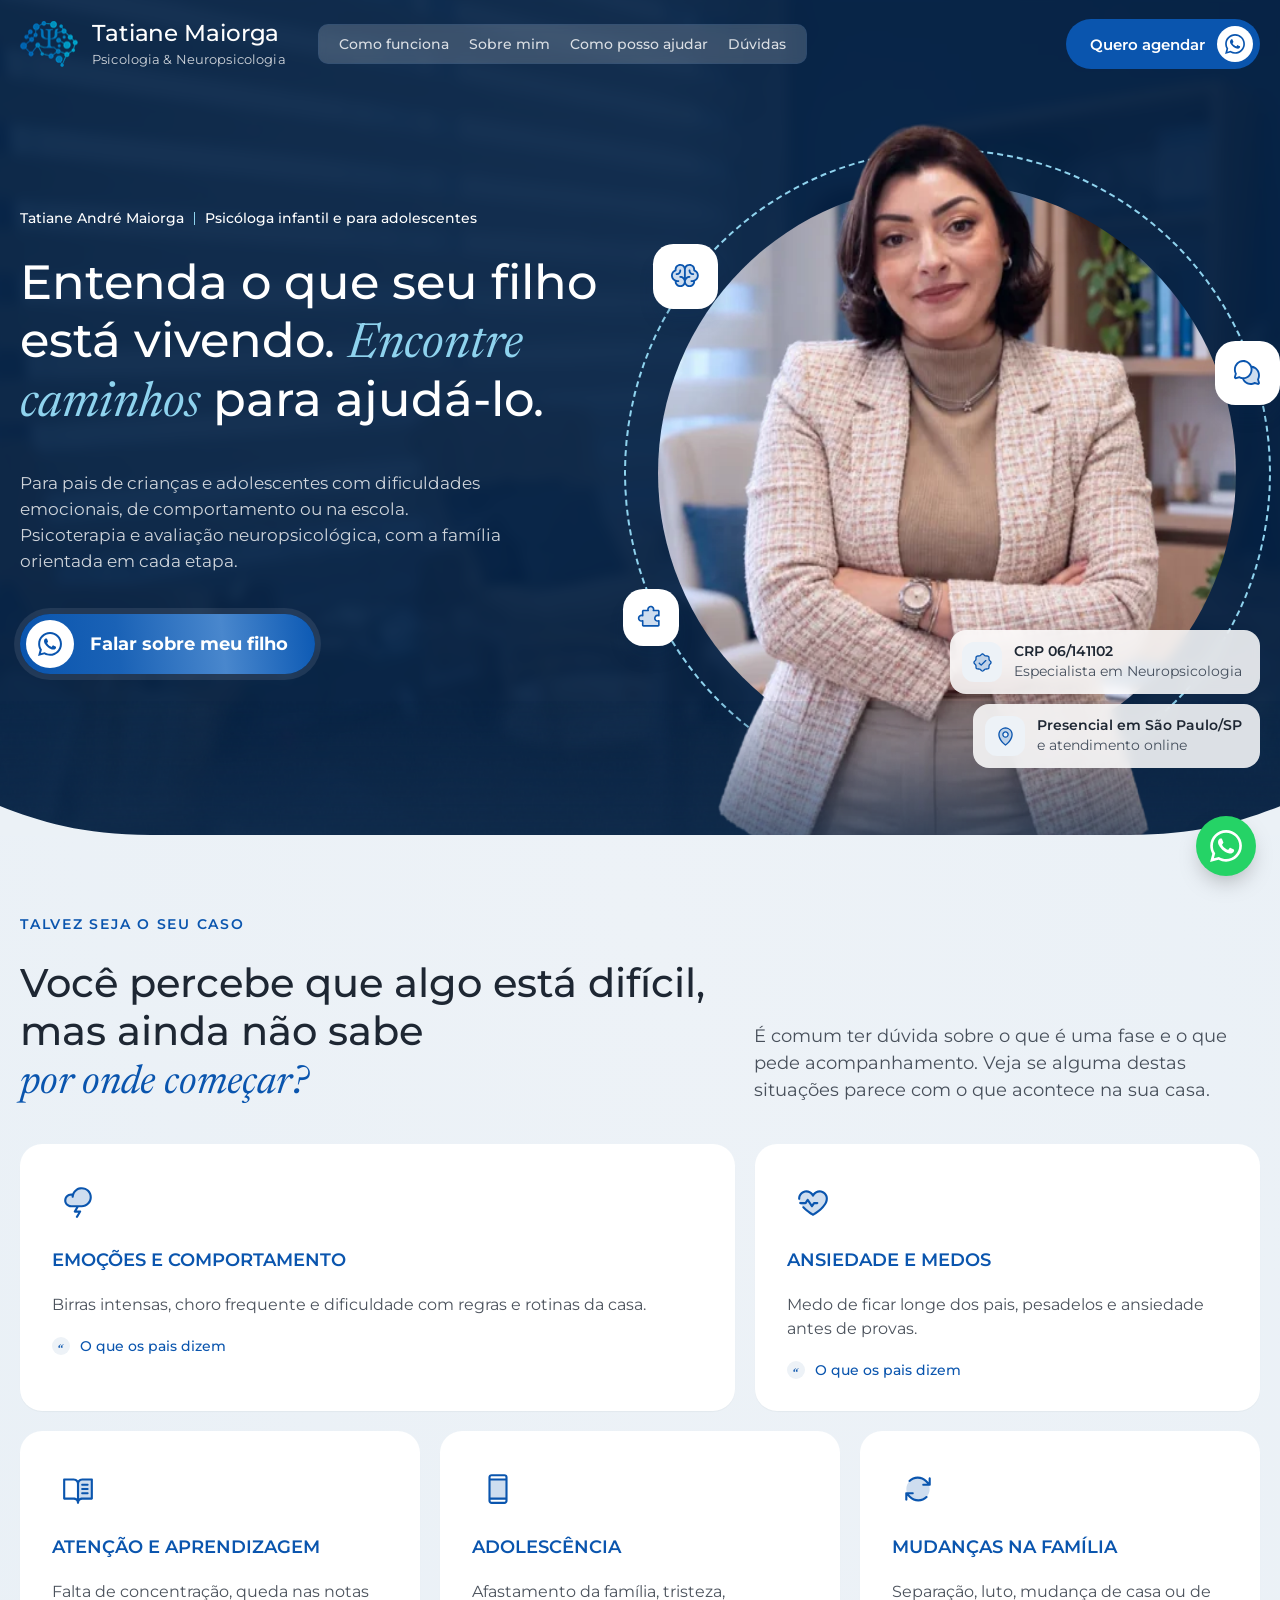
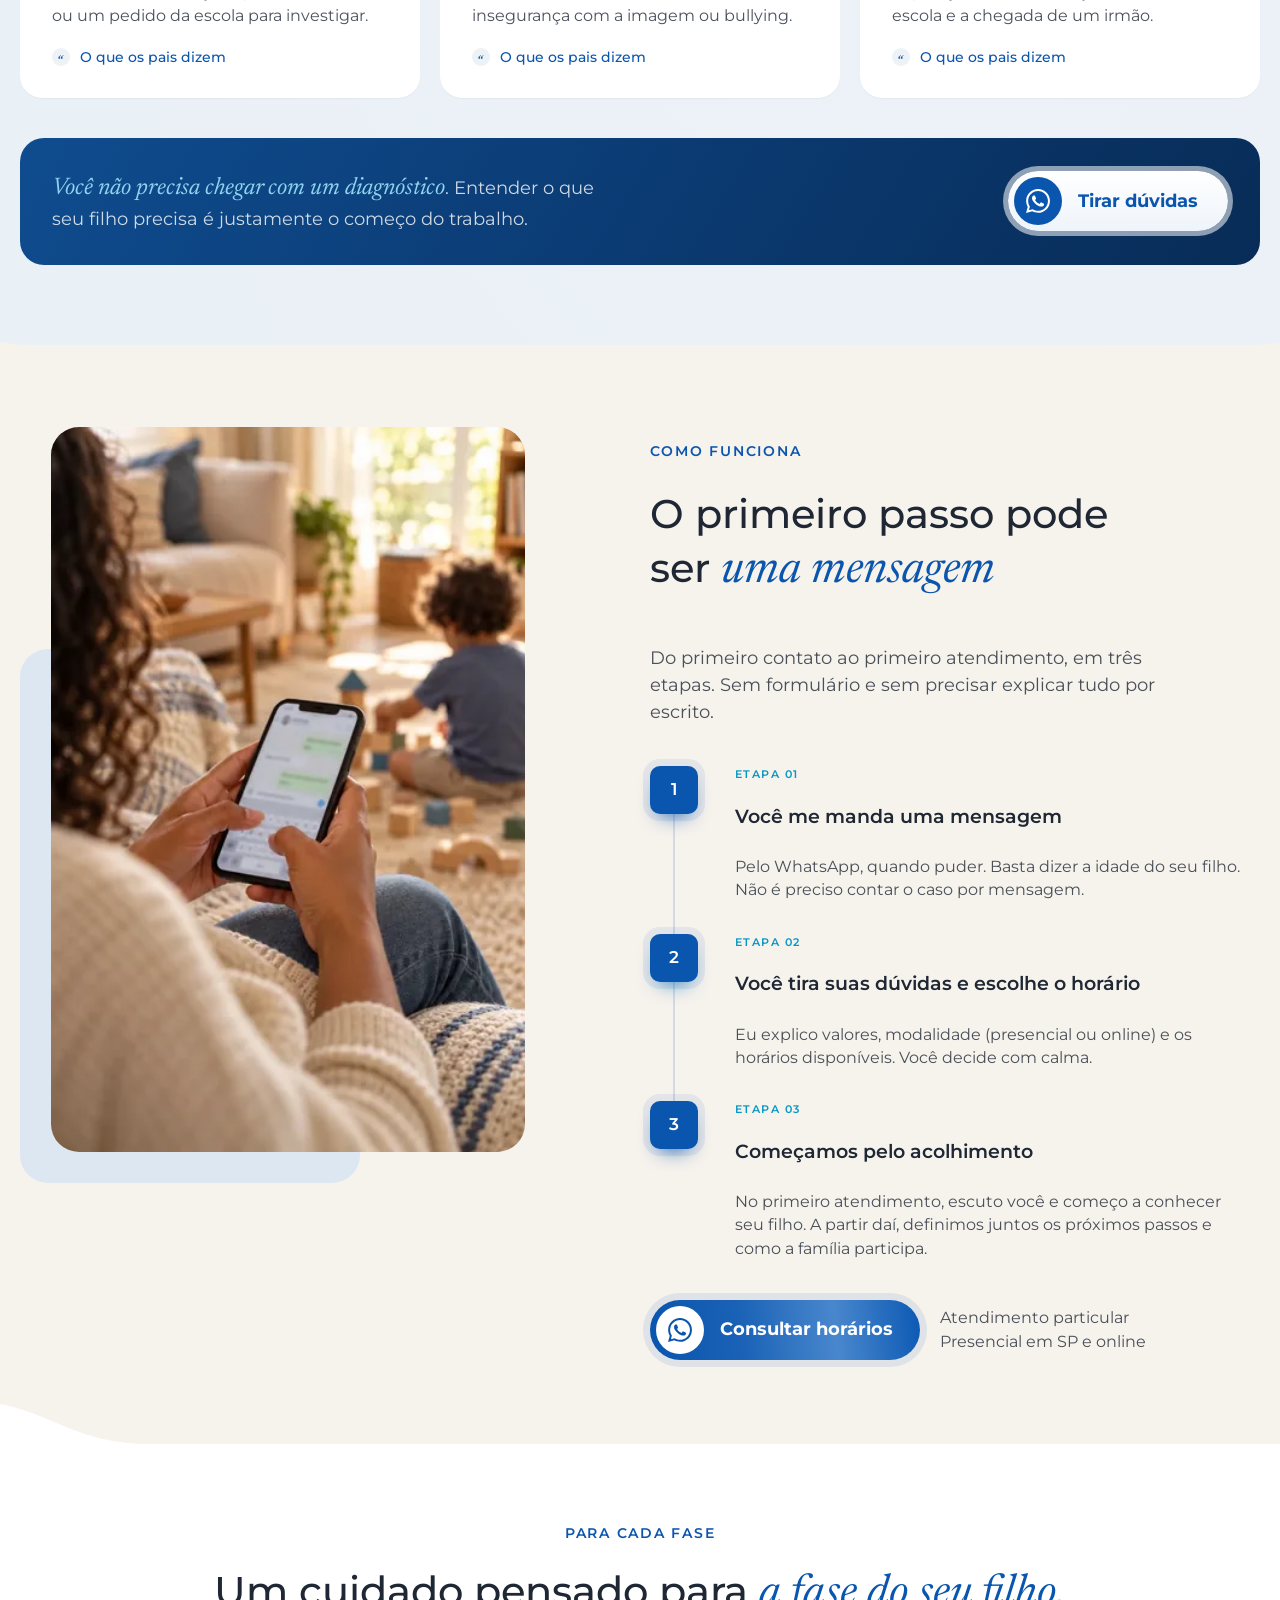
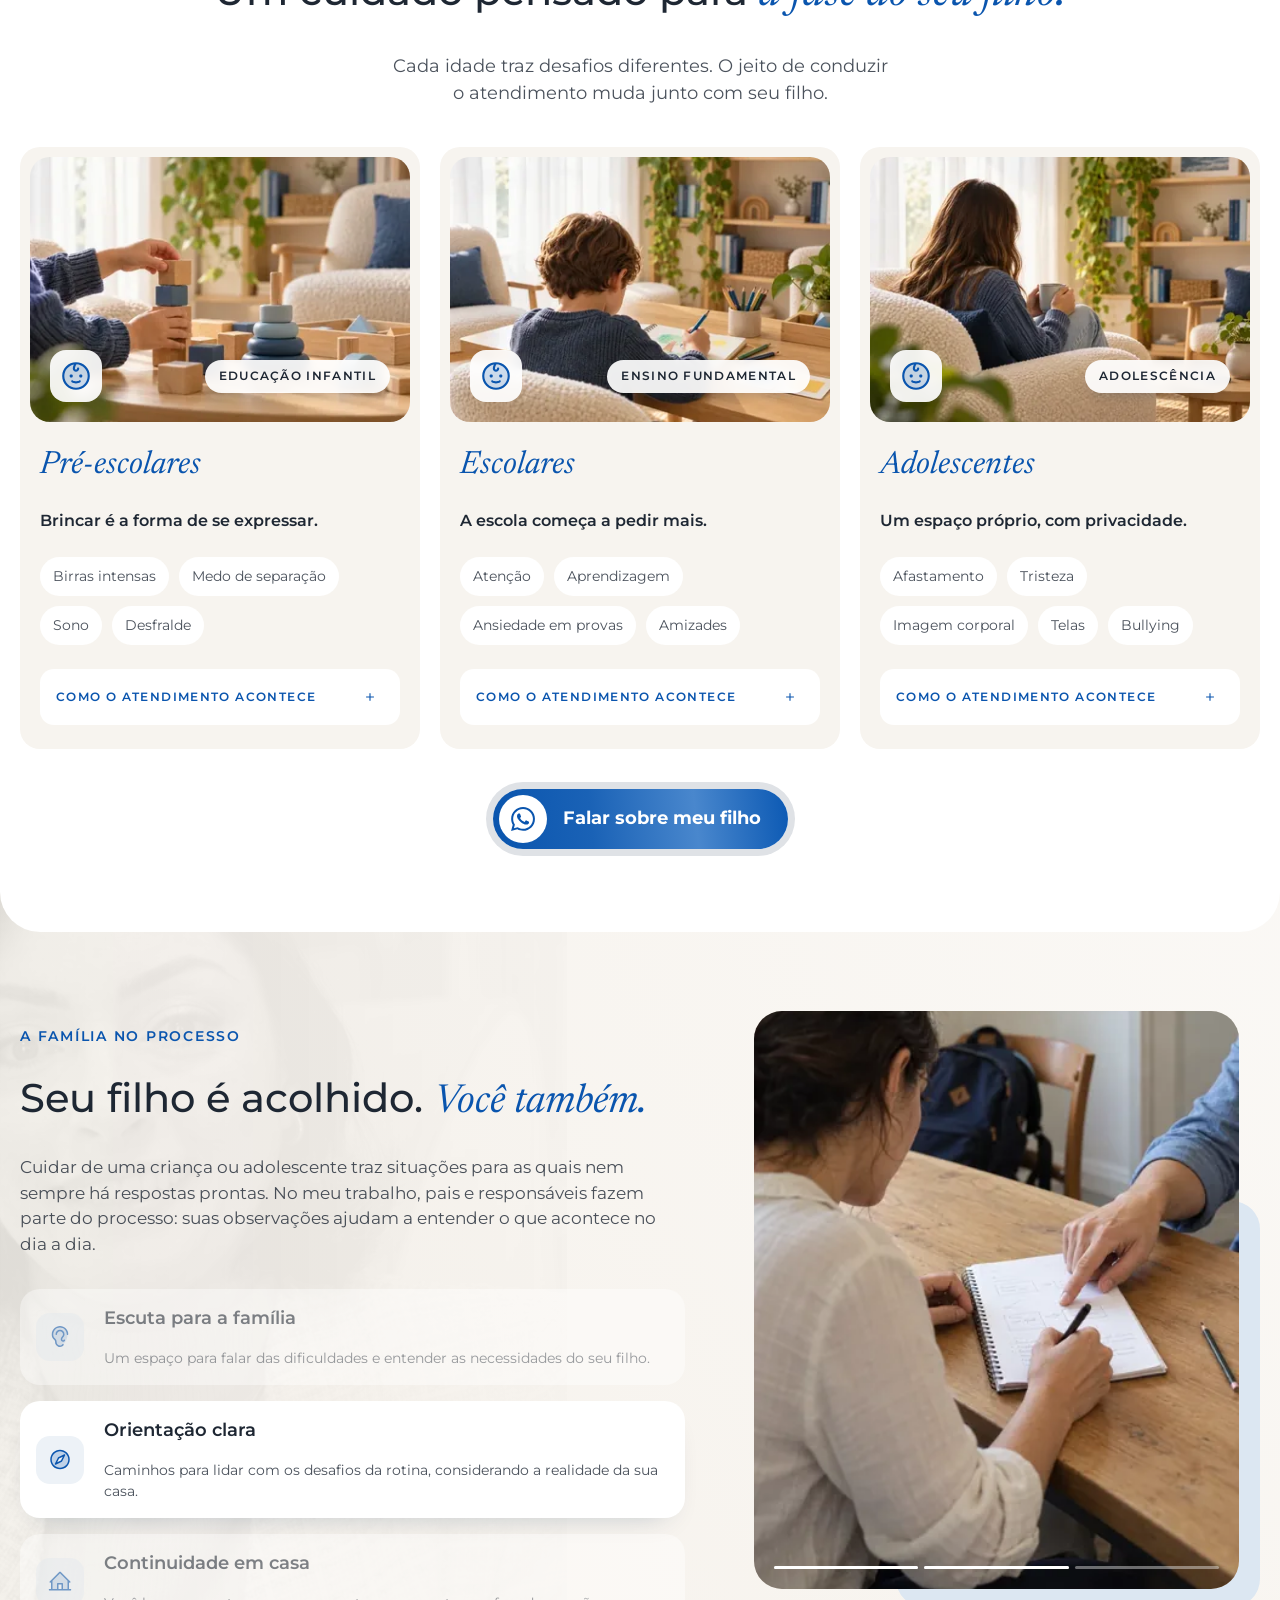
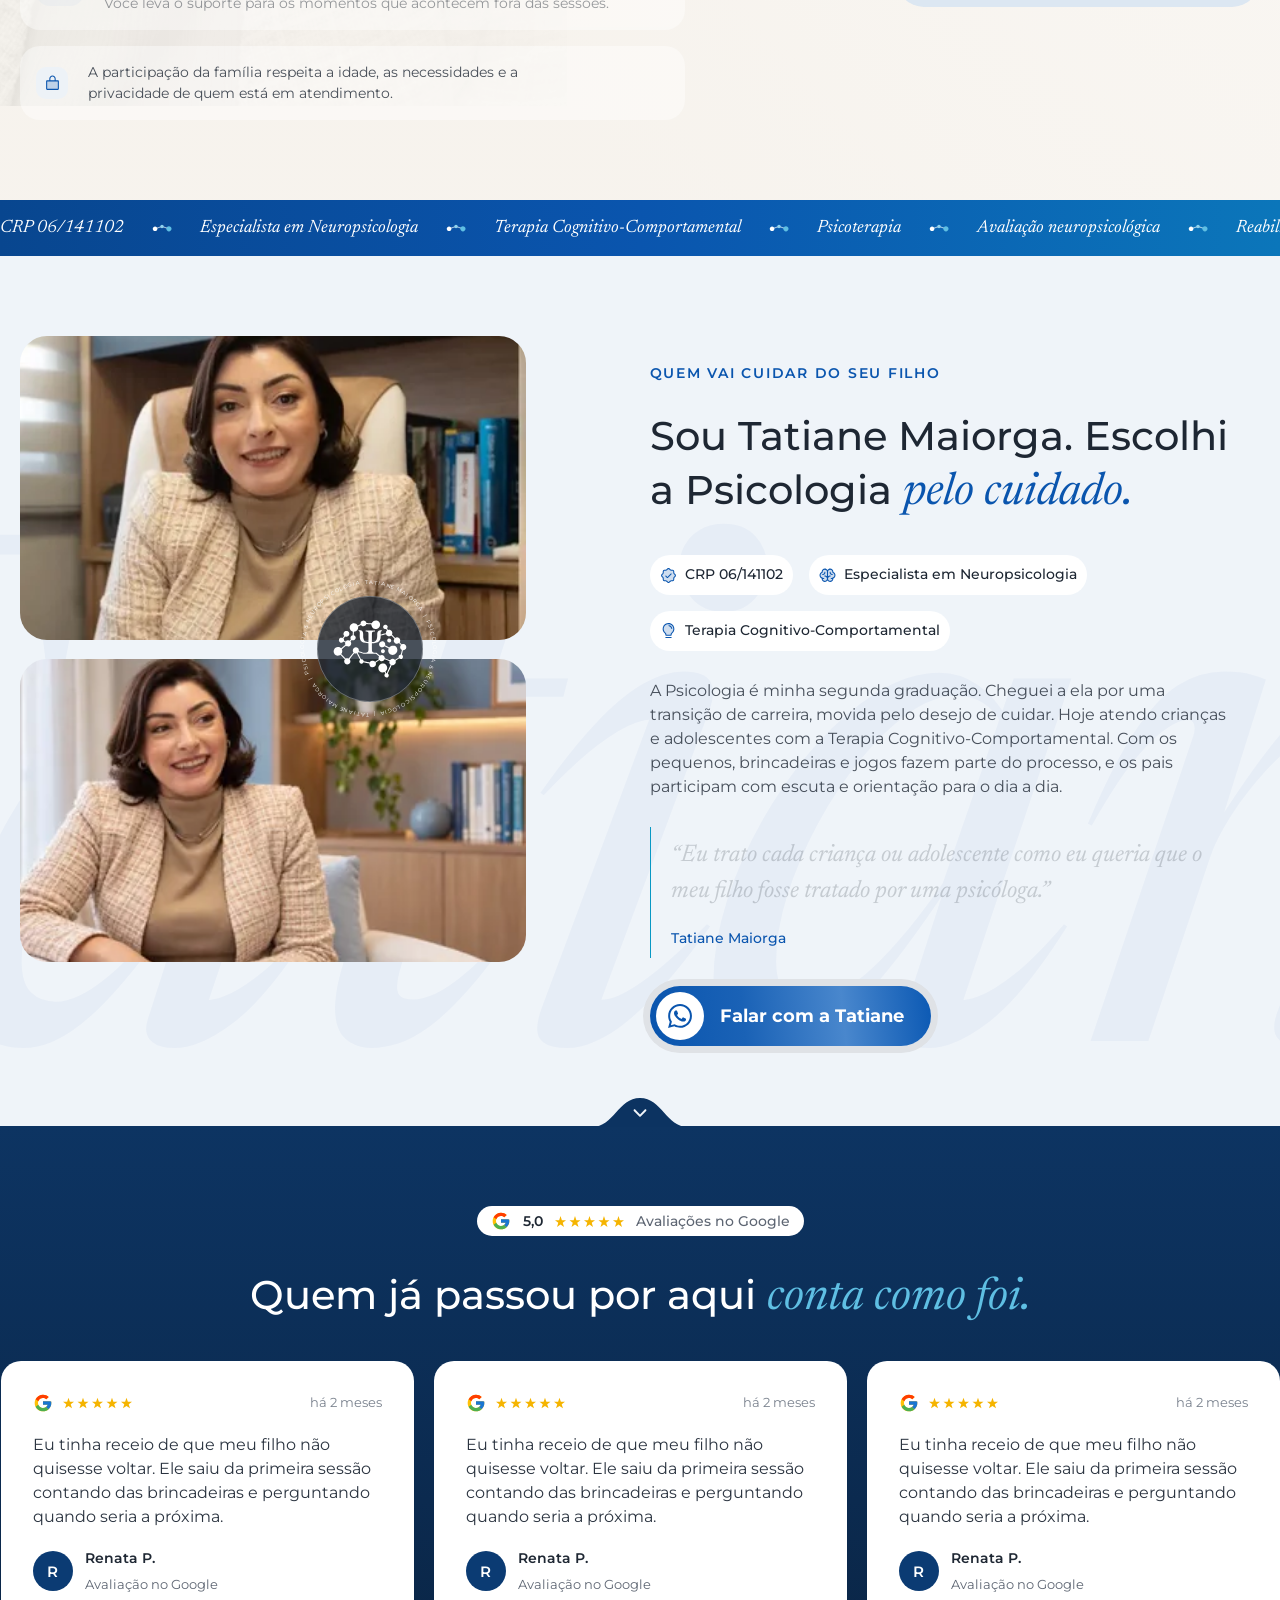
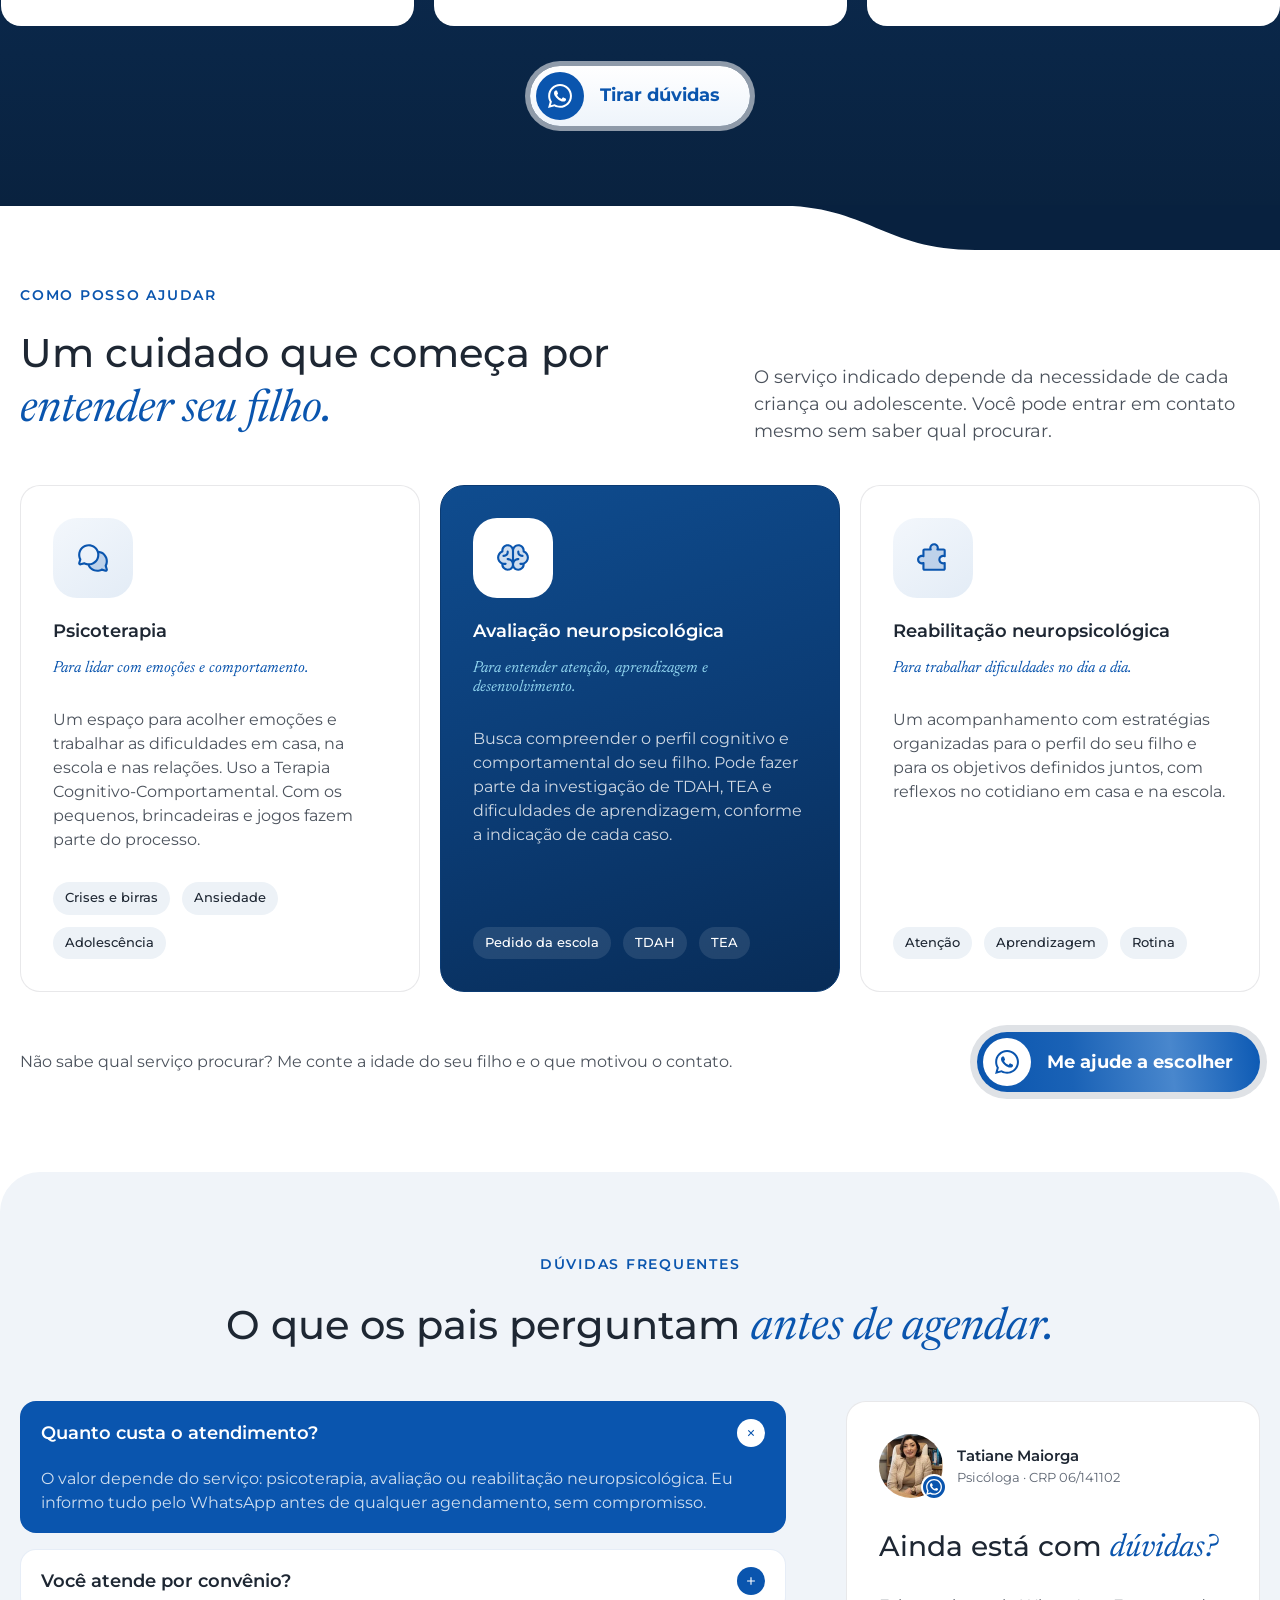
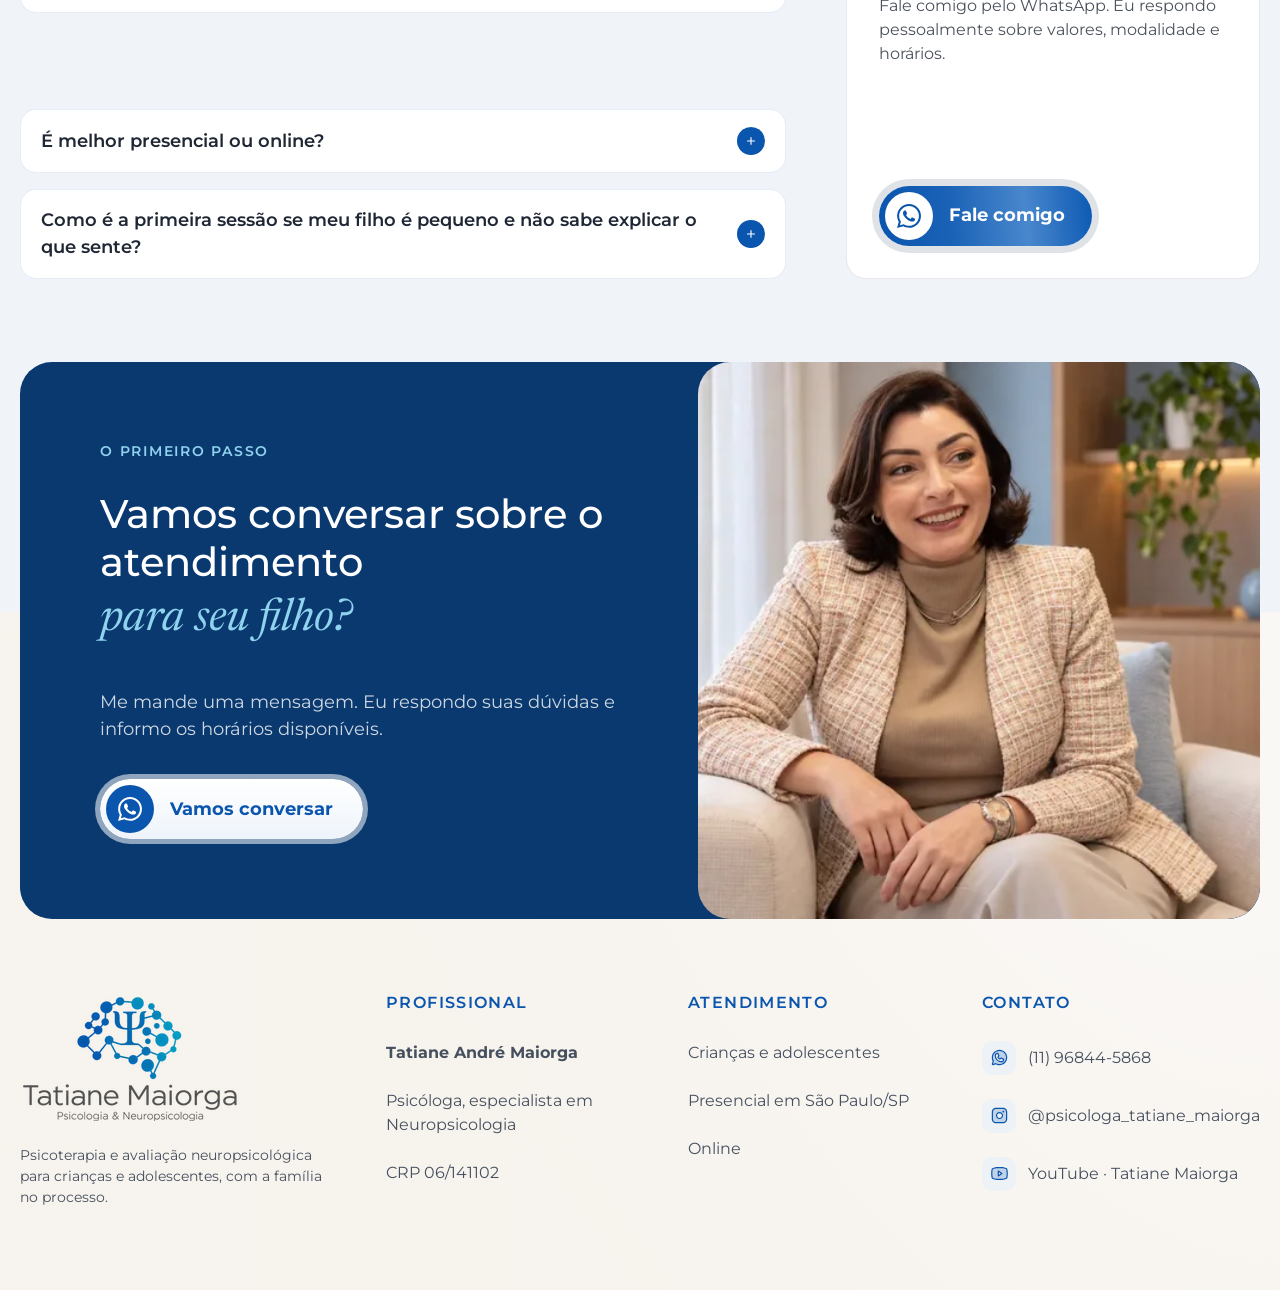
==== index-dark.html @ a5fa5084 "Mensagem predefinida do WhatsApp em cada botão, de acordo com o contexto Cada um dos 12 links abre a" ====
<!doctype html>
<html lang="pt-BR" class="escuro">
<!-- Versão escura: cópia do index.html com a classe "escuro" e noindex (só o hero muda, via style.css).
     Ao editar o conteúdo, aplique no index.html e gere de novo esta cópia. -->
<head>
  <meta charset="utf-8">
  <meta name="viewport" content="width=device-width, initial-scale=1">
  <title>Tatiane Maiorga — Psicologia Infantil e Neuropsicologia</title>
  <meta name="description" content="Psicoterapia e avaliação neuropsicológica para crianças e adolescentes, com a família orientada em cada etapa. Presencial em São Paulo/SP e online.">
  <meta name="robots" content="noindex, follow">
  <link rel="canonical" href="https://tatianemaiorga.vercel.app/">
  <link rel="icon" href="favicon.svg" type="image/svg+xml">
  <link rel="icon" href="favicon.ico" sizes="32x32">
  <link rel="apple-touch-icon" href="apple-touch-icon.png">

  <!-- Open Graph: prévia ao compartilhar o link (WhatsApp, Instagram, Facebook, LinkedIn, X).
       Ao trocar de domínio, substitua "tatianemaiorga.vercel.app" nas 3 URLs abaixo e no canonical. -->
  <meta property="og:type" content="website">
  <meta property="og:locale" content="pt_BR">
  <meta property="og:site_name" content="Tatiane Maiorga — Psicologia &amp; Neuropsicologia">
  <meta property="og:title" content="Tatiane Maiorga — Psicologia Infantil e Neuropsicologia">
  <meta property="og:description" content="Psicoterapia e avaliação neuropsicológica para crianças e adolescentes, com a família orientada em cada etapa. Presencial em São Paulo/SP e online.">
  <meta property="og:url" content="https://tatianemaiorga.vercel.app/">
  <meta property="og:image" content="https://tatianemaiorga.vercel.app/assets/og-imagem.jpg">
  <meta property="og:image:type" content="image/jpeg">
  <meta property="og:image:width" content="1200">
  <meta property="og:image:height" content="630">
  <meta property="og:image:alt" content="Tatiane Maiorga, psicóloga infantil, no consultório, ao lado da frase: Entenda o que seu filho está vivendo. Encontre caminhos para ajudá-lo.">
  <meta name="twitter:card" content="summary_large_image">
  <link rel="preload" href="assets/fonts/montserrat-latin.woff2" as="font" type="font/woff2" crossorigin>
  <link rel="preload" href="assets/fonts/newsreader-italic-latin.woff2" as="font" type="font/woff2" crossorigin>
  <link rel="stylesheet" href="style.css">
  <!-- Dados estruturados (schema.org) para buscadores -->
  <script type="application/ld+json">
  {
    "@context": "https://schema.org",
    "@graph": [
      {
        "@type": "WebSite",
        "@id": "https://tatianemaiorga.vercel.app/#site",
        "url": "https://tatianemaiorga.vercel.app/",
        "name": "Tatiane Maiorga — Psicologia & Neuropsicologia",
        "inLanguage": "pt-BR",
        "publisher": {
          "@id": "https://tatianemaiorga.vercel.app/#consultorio"
        }
      },
      {
        "@type": "MedicalBusiness",
        "@id": "https://tatianemaiorga.vercel.app/#consultorio",
        "name": "Tatiane Maiorga Psicologia e Neuropsicologia",
        "legalName": "Tatiane Maiorga Psicologia e Neuropsicologia Ltda - ME",
        "taxID": "53.846.377/0001-22",
        "description": "Psicoterapia e avaliação neuropsicológica para crianças e adolescentes, com a família orientada em cada etapa. Presencial em São Paulo/SP e online.",
        "url": "https://tatianemaiorga.vercel.app/",
        "image": "https://tatianemaiorga.vercel.app/assets/og-imagem.jpg",
        "logo": "https://tatianemaiorga.vercel.app/assets/logotipo.webp",
        "telephone": "+55 11 96844-5868",
        "address": {
          "@type": "PostalAddress",
          "streetAddress": "Rua Padre Chico, 221 - Conjunto 206 - Perdizes",
          "addressLocality": "São Paulo",
          "addressRegion": "SP",
          "postalCode": "05008-010",
          "addressCountry": "BR"
        },
        "areaServed": [
          {
            "@type": "City",
            "name": "São Paulo"
          },
          {
            "@type": "Country",
            "name": "Brasil"
          }
        ],
        "sameAs": [
          "https://www.instagram.com/psicologa_tatiane_maiorga/"
        ],
        "founder": {
          "@id": "https://tatianemaiorga.vercel.app/#tatiane"
        },
        "hasOfferCatalog": {
          "@type": "OfferCatalog",
          "name": "Serviços",
          "itemListElement": [
            {
              "@type": "Offer",
              "itemOffered": {
                "@type": "Service",
                "name": "Psicoterapia infantil e para adolescentes",
                "description": "Terapia Cognitivo-Comportamental para lidar com emoções e comportamento; com os pequenos, brincadeiras e jogos fazem parte do processo."
              }
            },
            {
              "@type": "Offer",
              "itemOffered": {
                "@type": "Service",
                "name": "Avaliação neuropsicológica",
                "description": "Para entender atenção, aprendizagem e desenvolvimento; pode fazer parte da investigação de TDAH, TEA e dificuldades de aprendizagem."
              }
            },
            {
              "@type": "Offer",
              "itemOffered": {
                "@type": "Service",
                "name": "Reabilitação neuropsicológica",
                "description": "Acompanhamento com estratégias organizadas para o perfil da criança, com reflexos em casa e na escola."
              }
            }
          ]
        }
      },
      {
        "@type": "Person",
        "@id": "https://tatianemaiorga.vercel.app/#tatiane",
        "name": "Tatiane André Maiorga",
        "jobTitle": "Psicóloga infantil e para adolescentes, especialista em Neuropsicologia",
        "image": "https://tatianemaiorga.vercel.app/assets/sobre-foto-1.webp",
        "worksFor": {
          "@id": "https://tatianemaiorga.vercel.app/#consultorio"
        },
        "knowsAbout": [
          "Psicologia infantil",
          "Psicologia do adolescente",
          "Neuropsicologia",
          "Avaliação neuropsicológica",
          "Reabilitação neuropsicológica",
          "Terapia Cognitivo-Comportamental"
        ],
        "hasCredential": {
          "@type": "EducationalOccupationalCredential",
          "name": "CRP 06/141102",
          "credentialCategory": "Registro profissional",
          "recognizedBy": {
            "@type": "Organization",
            "name": "Conselho Regional de Psicologia de São Paulo (CRP-06)"
          }
        },
        "sameAs": [
          "https://www.instagram.com/psicologa_tatiane_maiorga/"
        ]
      },
      {
        "@type": "FAQPage",
        "@id": "https://tatianemaiorga.vercel.app/#duvidas",
        "mainEntity": [
          {
            "@type": "Question",
            "name": "Quanto custa o atendimento?",
            "acceptedAnswer": {
              "@type": "Answer",
              "text": "O valor depende do serviço: psicoterapia, avaliação ou reabilitação neuropsicológica. Eu informo tudo pelo WhatsApp antes de qualquer agendamento, sem compromisso."
            }
          },
          {
            "@type": "Question",
            "name": "Você atende por convênio?",
            "acceptedAnswer": {
              "@type": "Answer",
              "text": "Não. O atendimento é particular. Valores e formas de pagamento são informados pelo WhatsApp."
            }
          },
          {
            "@type": "Question",
            "name": "Quanto tempo dura o acompanhamento?",
            "acceptedAnswer": {
              "@type": "Answer",
              "text": "Depende da necessidade do seu filho e dos objetivos definidos juntos. Os próximos passos são conversados com você ao longo do processo."
            }
          },
          {
            "@type": "Question",
            "name": "É melhor presencial ou online?",
            "acceptedAnswer": {
              "@type": "Answer",
              "text": "Atendo presencialmente em São Paulo/SP e também online. A modalidade mais adequada depende do serviço e das necessidades do seu filho, e conversamos sobre isso antes de começar."
            }
          },
          {
            "@type": "Question",
            "name": "Como é a primeira sessão se meu filho é pequeno e não sabe explicar o que sente?",
            "acceptedAnswer": {
              "@type": "Answer",
              "text": "Ele não precisa explicar. Com crianças pequenas, o processo é lúdico: brincadeiras e jogos ajudam a criança a se expressar do jeito dela. Você também é ouvido, para que eu entenda o que acontece em casa e na escola."
            }
          }
        ]
      }
    ]
  }
  </script>
  <!-- liga as entradas ao rolar já no carregamento (evita o conteúdo aparecer e sumir) -->
  <script>if (matchMedia('(prefers-reduced-motion: no-preference)').matches) document.documentElement.classList.add('revela');</script>
</head>
<body>

  <!-- Header + Hero -->
  <div class="topo">
    <header class="cabecalho container">
      <a class="logo" href="#" aria-label="Tatiane Maiorga — início">
        <img class="logo-simbolo" src="assets/logo-simbolo-58.webp" srcset="assets/logo-simbolo-58.webp 1x, assets/logo-simbolo.webp 2x" alt="" width="58" height="45">
        <span class="logo-texto">
          <span class="logo-nome">Tatiane Maiorga</span>
          <span class="logo-sub">Psicologia &amp; Neuropsicologia</span>
        </span>
      </a>

      <button class="menu-toggle" type="button" aria-label="Abrir menu" aria-expanded="false" aria-controls="nav">
        <span></span><span></span><span></span>
      </button>

      <nav class="nav" id="nav" aria-label="Principal">
        <ul class="menu">
          <li><a href="#como-funciona">Como funciona</a></li>
          <li><a href="#sobre-mim">Sobre mim</a></li>
          <li><a href="#como-posso-ajudar">Como posso ajudar</a></li>
          <li><a href="#duvidas">Dúvidas</a></li>
        </ul>
        <a class="btn-agendar" data-tm-shine style="--tm-atraso: 1s" href="https://wa.me/5511968445868?text=Ol%C3%A1%2C%20Tatiane%21%20Vim%20pelo%20seu%20site%20e%20gostaria%20de%20agendar%20um%20atendimento%20para%20meu%20filho." target="_blank" rel="noopener">
          <span>Quero agendar</span>
          <span class="btn-agendar__icone"><img src="assets/whatsapp.svg" alt=""></span>
        </a>
      </nav>
    </header>

    <section class="hero container">
      <div class="hero-conteudo">
        <p class="hero-eyebrow">
          <span class="so-desktop">Tatiane André Maiorga</span>
          <span class="hero-eyebrow__sep so-desktop" aria-hidden="true"></span>
          <span>Psicóloga infantil e para adolescentes</span>
        </p>
        <h1 class="hero-titulo">Entenda o que seu filho está vivendo. <em>Encontre caminhos</em> para ajudá-lo.</h1>
        <p class="hero-sub">Para pais de crianças e adolescentes com dificuldades emocionais, de comportamento ou na escola. Psicoterapia e avaliação neuropsicológica, com a família orientada em cada etapa.</p>
        <a class="btn-cta" data-tm-shine style="--tm-atraso: 1.6s" href="https://wa.me/5511968445868?text=Ol%C3%A1%2C%20Tatiane%21%20Vim%20pelo%20seu%20site%20e%20gostaria%20de%20conversar%20sobre%20o%20meu%20filho." target="_blank" rel="noopener">
          <span class="btn-cta__icone"><img src="assets/whatsapp.svg" alt=""></span>
          <span class="btn-cta__texto">Falar sobre meu filho</span>
        </a>
      </div>

      <div class="hero-visual">
        <span class="hero-anel" aria-hidden="true"></span>
        <img class="hero-foto" src="assets/hero-foto.webp" srcset="assets/hero-foto-400.webp 400w, assets/hero-foto-500.webp 500w, assets/hero-foto-600.webp 600w, assets/hero-foto-700.webp 700w, assets/hero-foto-800.webp 800w, assets/hero-foto-900.webp 900w, assets/hero-foto.webp 1040w" sizes="(max-width: 599px) 282px, (max-width: 1023px) 370px, (max-width: 1319px) calc(46.64vw - 19px), 597px" alt="Tatiane Maiorga em seu consultório" width="1040" height="1300" fetchpriority="high">
        <img class="hero-recorte" src="assets/hero-recorte.webp" srcset="assets/hero-recorte-400.webp 400w, assets/hero-recorte-500.webp 500w, assets/hero-recorte-600.webp 600w, assets/hero-recorte-700.webp 700w, assets/hero-recorte-800.webp 800w, assets/hero-recorte-900.webp 900w, assets/hero-recorte.webp 1040w" sizes="(max-width: 599px) 282px, (max-width: 1023px) 370px, (max-width: 1319px) calc(46.64vw - 19px), 597px" alt="" width="1040" height="1300" fetchpriority="high">
        <!-- recorte da versão escura (desktop); oculto na clara, então não chega a carregar -->
        <img class="hero-recorte hero-recorte--escuro" src="assets/hero-recorte-escuro.webp" srcset="assets/hero-recorte-escuro-400.webp 400w, assets/hero-recorte-escuro-500.webp 500w, assets/hero-recorte-escuro-600.webp 600w, assets/hero-recorte-escuro-700.webp 700w, assets/hero-recorte-escuro.webp 820w" sizes="(max-width: 1319px) calc(38.16vw - 15px), 489px" alt="" width="820" height="1024" loading="lazy">
        <span class="hero-badge hero-badge--cerebro"><img src="assets/icone-cerebro.svg" alt=""></span>
        <span class="hero-badge hero-badge--conversa"><img src="assets/icone-conversa.svg" alt=""></span>
        <span class="hero-badge hero-badge--quebra"><img src="assets/icone-quebra-cabeca.svg" alt=""></span>
      </div>

      <ul class="hero-selos">
        <li class="selo">
          <span class="selo__icone"><img src="assets/icone-selo.svg" alt=""></span>
          <span class="selo__texto"><strong>CRP 06/141102</strong> Especialista em Neuropsicologia</span>
        </li>
        <li class="selo">
          <span class="selo__icone"><img src="assets/icone-local.svg" alt=""></span>
          <span class="selo__texto"><strong>Presencial em São Paulo/SP</strong> e atendimento online</span>
        </li>
      </ul>
    </section>
  </div>

  <main>
    <!-- 2. Dores -->
    <section class="dores">
      <div class="container">
        <div class="cabecalho-duplo">
          <div>
            <p class="eyebrow">Talvez seja o seu caso</p>
            <h2 class="titulo-secao">Você percebe que algo está difícil, mas ainda não sabe <em>por onde começar?</em></h2>
          </div>
          <p class="texto-secao">É comum ter dúvida sobre o que é uma fase e o que pede acompanhamento. Veja se alguma destas situações parece com o que acontece na sua casa.</p>
        </div>

        <div class="dores-cards">
          <div class="dores-linha">
            <article class="card-dor">
              <img class="card-dor__icone" src="assets/icone-emocoes.svg" alt="">
              <h3>Emoções e comportamento</h3>
              <p>Birras intensas, choro frequente e dificuldade com regras e rotinas da casa.</p>
              <div class="card-dor__rodape">
                <button type="button" aria-describedby="dica-emocoes"><img src="assets/icone-aspas.svg" alt=""><span>O que os pais dizem</span></button>
                <span class="dica" id="dica-emocoes" role="tooltip">“Qualquer frustração vira uma crise.”</span>
              </div>
            </article>
            <article class="card-dor">
              <img class="card-dor__icone" src="assets/icone-ansiedade.svg" alt="">
              <h3>Ansiedade e medos</h3>
              <p>Medo de ficar longe dos pais, pesadelos e ansiedade antes de provas.</p>
              <div class="card-dor__rodape">
                <button type="button" aria-describedby="dica-ansiedade"><img src="assets/icone-aspas.svg" alt=""><span>O que os pais dizem</span></button>
                <span class="dica" id="dica-ansiedade" role="tooltip">“Ele chora na porta da escola e não me deixa ir embora.”</span>
              </div>
            </article>
          </div>
          <div class="dores-linha dores-linha--3">
            <article class="card-dor">
              <img class="card-dor__icone" src="assets/icone-atencao.svg" alt="">
              <h3>Atenção e aprendizagem</h3>
              <p>Falta de concentração, queda nas notas ou um pedido da escola para investigar.</p>
              <div class="card-dor__rodape">
                <button type="button" aria-describedby="dica-atencao"><img src="assets/icone-aspas.svg" alt=""><span>O que os pais dizem</span></button>
                <span class="dica" id="dica-atencao" role="tooltip">“A escola me chamou de novo para falar das notas.”</span>
              </div>
            </article>
            <article class="card-dor">
              <img class="card-dor__icone" src="assets/icone-adolescencia.svg" alt="">
              <h3>Adolescência</h3>
              <p>Afastamento da família, tristeza, insegurança com a imagem ou bullying.</p>
              <div class="card-dor__rodape">
                <button type="button" aria-describedby="dica-adolescencia"><img src="assets/icone-aspas.svg" alt=""><span>O que os pais dizem</span></button>
                <span class="dica" id="dica-adolescencia" role="tooltip">“Ela se fechou no quarto e no celular.”</span>
              </div>
            </article>
            <article class="card-dor">
              <img class="card-dor__icone" src="assets/icone-mudancas.svg" alt="">
              <h3>Mudanças na família</h3>
              <p>Separação, luto, mudança de casa ou de escola e a chegada de um irmão.</p>
              <div class="card-dor__rodape">
                <button type="button" aria-describedby="dica-mudancas"><img src="assets/icone-aspas.svg" alt=""><span>O que os pais dizem</span></button>
                <span class="dica" id="dica-mudancas" role="tooltip">“Depois da separação, ele não é mais o mesmo.”</span>
              </div>
            </article>
          </div>
        </div>

        <div class="dores-faixa">
          <p><em>Você não precisa chegar com um diagnóstico</em>. Entender o que seu filho precisa é justamente o começo do trabalho.</p>
          <a class="btn-cta btn-cta--claro" data-tm-shine style="--tm-atraso: 2.2s" href="https://wa.me/5511968445868?text=Ol%C3%A1%2C%20Tatiane%21%20Vim%20pelo%20seu%20site.%20Tenho%20percebido%20algumas%20dificuldades%20com%20meu%20filho%20e%20gostaria%20de%20tirar%20algumas%20d%C3%BAvidas." target="_blank" rel="noopener">
            <span class="btn-cta__icone"><img src="assets/whatsapp-branco.svg" alt=""></span>
            <span class="btn-cta__texto">Tirar dúvidas</span>
          </a>
        </div>
      </div>
    </section>

    <!-- 3. Como Funciona -->
    <section class="como-funciona" id="como-funciona">
      <div class="container">
        <div class="cf-foto">
          <img src="assets/como-funciona-mensagem.webp" srcset="assets/como-funciona-mensagem-400.webp 400w, assets/como-funciona-mensagem-500.webp 500w, assets/como-funciona-mensagem-600.webp 600w, assets/como-funciona-mensagem-700.webp 700w, assets/como-funciona-mensagem-800.webp 800w, assets/como-funciona-mensagem-900.webp 900w, assets/como-funciona-mensagem.webp 1024w" sizes="(max-width: 1023px) calc(100vw - 60px), (max-width: 1319px) calc(38.96vw - 16px), 499px" alt="Mãe mandando mensagem pelo celular enquanto o filho brinca com blocos na sala" width="1024" height="1536" loading="lazy">
        </div>

        <div class="cf-conteudo">
          <p class="eyebrow">Como funciona</p>
          <h2 class="titulo-secao">O primeiro passo pode ser <em>uma mensagem</em></h2>
          <p class="texto-secao">Do primeiro contato ao primeiro atendimento, em três etapas. Sem formulário e sem precisar explicar tudo por escrito.</p>

          <ol class="etapas">
            <li class="etapa">
              <span class="etapa__numero">1</span>
              <div class="etapa__conteudo">
                <p class="etapa__rotulo">Etapa 01</p>
                <h3>Você me manda uma mensagem</h3>
                <p class="etapa__texto">Pelo WhatsApp, quando puder. Basta dizer a idade do seu filho. Não é preciso contar o caso por mensagem.</p>
              </div>
            </li>
            <li class="etapa etapa--2">
              <span class="etapa__numero">2</span>
              <div class="etapa__conteudo">
                <p class="etapa__rotulo">Etapa 02</p>
                <h3>Você tira suas dúvidas e escolhe o horário</h3>
                <p class="etapa__texto">Eu explico valores, modalidade (presencial ou online) e os horários disponíveis. Você decide com calma.</p>
              </div>
            </li>
            <li class="etapa">
              <span class="etapa__numero">3</span>
              <div class="etapa__conteudo">
                <p class="etapa__rotulo">Etapa 03</p>
                <h3>Começamos pelo acolhimento</h3>
                <p class="etapa__texto">No primeiro atendimento, escuto você e começo a conhecer seu filho. A partir daí, definimos juntos os próximos passos e como a família participa.</p>
              </div>
            </li>
          </ol>

          <div class="cf-rodape">
            <a class="btn-cta" data-tm-shine style="--tm-atraso: 1s" href="https://wa.me/5511968445868?text=Ol%C3%A1%2C%20Tatiane%21%20Vim%20pelo%20seu%20site%20e%20gostaria%20de%20saber%20os%20hor%C3%A1rios%20dispon%C3%ADveis.%20Meu%20filho%20tem%20___%20anos." target="_blank" rel="noopener">
              <span class="btn-cta__icone"><img src="assets/whatsapp.svg" alt=""></span>
              <span class="btn-cta__texto">Consultar horários</span>
            </a>
            <p class="cf-apoio"><span>Atendimento particular</span> <span>Presencial em SP e online</span></p>
          </div>
        </div>
      </div>
    </section>

    <!-- 4. Para Cada Fase -->
    <section class="fases">
      <div class="container">
        <div class="fases-cabecalho">
          <p class="eyebrow">Para cada fase</p>
          <h2 class="titulo-secao">Um cuidado pensado para <em>a fase do seu filho.</em></h2>
          <p class="texto-secao">Cada idade traz desafios diferentes. O jeito de conduzir o atendimento muda junto com seu filho.</p>
        </div>

        <div class="fases-cards" role="region" aria-label="Fases do atendimento" tabindex="0">
          <article class="card-fase">
            <div class="card-fase__foto">
              <img src="assets/fase-pre-escolares.webp" srcset="assets/fase-pre-escolares-400.webp 400w, assets/fase-pre-escolares-500.webp 500w, assets/fase-pre-escolares-600.webp 600w, assets/fase-pre-escolares-700.webp 700w, assets/fase-pre-escolares.webp 786w" sizes="(max-width: 1023px) 304px, (max-width: 1319px) calc(33.33vw - 47px), 394px" alt="Criança brincando com blocos de madeira" width="786" height="590" loading="lazy">
              <div class="card-fase__selos">
                <span class="card-fase__icone"><img src="assets/icone-fase.svg" alt=""></span>
                <span class="card-fase__etiqueta">Educação infantil</span>
              </div>
            </div>
            <div class="card-fase__conteudo">
              <h3>Pré-escolares</h3>
              <p class="card-fase__sub">Brincar é a forma de se expressar.</p>
              <ul class="card-fase__tags">
                <li>Birras intensas</li>
                <li>Medo de separação</li>
                <li>Sono</li>
                <li>Desfralde</li>
              </ul>
              <div class="card-fase__mais">
                <button class="card-fase__toggle" type="button" aria-expanded="false" aria-controls="fase-pre">
                  <span>Como o atendimento acontece</span>
                  <span class="card-fase__sinal" aria-hidden="true"><svg viewBox="0 0 16 16"><path d="M7.43242 11.8244V4.17561H8.56758V11.8244H7.43242ZM4.08561 8.53698V7.47082H11.9144V8.53698H4.08561Z"/></svg></span>
                </button>
                <div class="card-fase__painel" id="fase-pre">
                  <div><p>O processo é lúdico: brincadeiras e jogos ajudam a criança a mostrar o que sente. Os pais são orientados de perto para lidar com a rotina em casa.</p></div>
                </div>
              </div>
            </div>
          </article>
          <article class="card-fase">
            <div class="card-fase__foto">
              <img src="assets/fase-escolares.webp" srcset="assets/fase-escolares-400.webp 400w, assets/fase-escolares-500.webp 500w, assets/fase-escolares-600.webp 600w, assets/fase-escolares-700.webp 700w, assets/fase-escolares.webp 786w" sizes="(max-width: 1023px) 304px, (max-width: 1319px) calc(33.33vw - 47px), 394px" alt="Menino desenhando em uma mesa" width="786" height="590" loading="lazy">
              <div class="card-fase__selos">
                <span class="card-fase__icone"><img src="assets/icone-fase.svg" alt=""></span>
                <span class="card-fase__etiqueta">Ensino fundamental</span>
              </div>
            </div>
            <div class="card-fase__conteudo">
              <h3>Escolares</h3>
              <p class="card-fase__sub">A escola começa a pedir mais.</p>
              <ul class="card-fase__tags">
                <li>Atenção</li>
                <li>Aprendizagem</li>
                <li>Ansiedade em provas</li>
                <li>Amizades</li>
              </ul>
              <div class="card-fase__mais">
                <button class="card-fase__toggle" type="button" aria-expanded="false" aria-controls="fase-escolares">
                  <span>Como o atendimento acontece</span>
                  <span class="card-fase__sinal" aria-hidden="true"><svg viewBox="0 0 16 16"><path d="M7.43242 11.8244V4.17561H8.56758V11.8244H7.43242ZM4.08561 8.53698V7.47082H11.9144V8.53698H4.08561Z"/></svg></span>
                </button>
                <div class="card-fase__painel" id="fase-escolares">
                  <div><p>Recursos da TCC adaptados à idade e, quando indicada, avaliação neuropsicológica. A família participa e recebe orientação para apoiar em casa e na escola.</p></div>
                </div>
              </div>
            </div>
          </article>
          <article class="card-fase">
            <div class="card-fase__foto">
              <img src="assets/fase-adolescentes.webp" srcset="assets/fase-adolescentes-400.webp 400w, assets/fase-adolescentes-500.webp 500w, assets/fase-adolescentes-600.webp 600w, assets/fase-adolescentes-700.webp 700w, assets/fase-adolescentes.webp 786w" sizes="(max-width: 1023px) 304px, (max-width: 1319px) calc(33.33vw - 47px), 394px" alt="Adolescente sentada em uma poltrona" width="786" height="590" loading="lazy">
              <div class="card-fase__selos">
                <span class="card-fase__icone"><img src="assets/icone-fase.svg" alt=""></span>
                <span class="card-fase__etiqueta">Adolescência</span>
              </div>
            </div>
            <div class="card-fase__conteudo">
              <h3>Adolescentes</h3>
              <p class="card-fase__sub">Um espaço próprio, com privacidade.</p>
              <ul class="card-fase__tags">
                <li>Afastamento</li>
                <li>Tristeza</li>
                <li>Imagem corporal</li>
                <li>Telas</li>
                <li>Bullying</li>
              </ul>
              <div class="card-fase__mais">
                <button class="card-fase__toggle" type="button" aria-expanded="false" aria-controls="fase-adolescentes">
                  <span>Como o atendimento acontece</span>
                  <span class="card-fase__sinal" aria-hidden="true"><svg viewBox="0 0 16 16"><path d="M7.43242 11.8244V4.17561H8.56758V11.8244H7.43242ZM4.08561 8.53698V7.47082H11.9144V8.53698H4.08561Z"/></svg></span>
                </button>
                <div class="card-fase__painel" id="fase-adolescentes">
                  <div><p>Conversas e estratégias para lidar com o que está difícil. A família participa de forma combinada, respeitando a privacidade do adolescente.</p></div>
                </div>
              </div>
            </div>
          </article>
        </div>

        <a class="btn-cta" data-tm-shine style="--tm-atraso: 1.6s" href="https://wa.me/5511968445868?text=Ol%C3%A1%2C%20Tatiane%21%20Vim%20pelo%20seu%20site%20e%20gostaria%20de%20saber%20como%20%C3%A9%20o%20atendimento%20para%20a%20fase%20do%20meu%20filho.%20Ele%20tem%20___%20anos." target="_blank" rel="noopener">
          <span class="btn-cta__icone"><img src="assets/whatsapp.svg" alt=""></span>
          <span class="btn-cta__texto">Falar sobre meu filho</span>
        </a>
      </div>
    </section>

    <!-- 5. Família no Processo -->
    <section class="familia">
      <div class="container">
        <div class="familia-conteudo">
          <p class="eyebrow">A família no processo</p>
          <h2 class="titulo-secao">Seu filho é acolhido. <em>Você também.</em></h2>
          <p class="texto-secao">Cuidar de uma criança ou adolescente traz situações para as quais nem sempre há respostas prontas. No meu trabalho, pais e responsáveis fazem parte do processo: suas observações ajudam a entender o que acontece no dia a dia.</p>

          <ul class="familia-lista">
            <li class="familia-item ativo" data-foto="0" tabindex="0" aria-current="true">
              <span class="familia-item__icone"><img src="assets/icone-escuta.svg" alt=""></span>
              <div>
                <h3>Escuta para a família</h3>
                <p>Um espaço para falar das dificuldades e entender as necessidades do seu filho.</p>
              </div>
            </li>
            <li class="familia-item" data-foto="1" tabindex="0">
              <span class="familia-item__icone"><img src="assets/icone-orientacao.svg" alt=""></span>
              <div>
                <h3>Orientação clara</h3>
                <p>Caminhos para lidar com os desafios da rotina, considerando a realidade da sua casa.</p>
              </div>
            </li>
            <li class="familia-item" data-foto="2" tabindex="0">
              <span class="familia-item__icone"><img src="assets/icone-casa.svg" alt=""></span>
              <div>
                <h3>Continuidade em casa</h3>
                <p>Você leva o suporte para os momentos que acontecem fora das sessões.</p>
              </div>
            </li>
            <li class="familia-item familia-item--nota">
              <span class="familia-item__icone"><img src="assets/icone-cadeado.svg" alt=""></span>
              <p>A participação da família respeita a idade, as necessidades e a privacidade de quem está em atendimento.</p>
            </li>
          </ul>
        </div>

        <div class="familia-foto">
          <div class="familia-foto__quadro">
            <!-- uma foto por item; trocam sozinhas (script.js) -->
            <img class="familia-slide ativo" src="assets/familia-escuta.webp" srcset="assets/familia-escuta-400.webp 400w, assets/familia-escuta-500.webp 500w, assets/familia-escuta-600.webp 600w, assets/familia-escuta-700.webp 700w, assets/familia-escuta-800.webp 800w, assets/familia-escuta-900.webp 900w, assets/familia-escuta.webp 1000w" sizes="(max-width: 1023px) calc(100vw - 56px), (max-width: 1319px) calc(39.06vw - 16px), 500px" alt="Mãe e pai conversando, sentados no sofá" width="1000" height="1249" loading="lazy" style="--foco: 50% 22%">
            <img class="familia-slide" src="assets/familia-orientacao.webp" srcset="assets/familia-orientacao-400.webp 400w, assets/familia-orientacao-500.webp 500w, assets/familia-orientacao-600.webp 600w, assets/familia-orientacao-700.webp 700w, assets/familia-orientacao-800.webp 800w, assets/familia-orientacao-900.webp 900w, assets/familia-orientacao.webp 1000w" sizes="(max-width: 1023px) calc(100vw - 56px), (max-width: 1319px) calc(39.06vw - 16px), 500px" alt="Mãe fazendo anotações em um caderno, com orientação" width="1000" height="1249" loading="lazy" style="--foco: 50% 58%">
            <img class="familia-slide" src="assets/familia-continuidade.webp" srcset="assets/familia-continuidade-400.webp 400w, assets/familia-continuidade-500.webp 500w, assets/familia-continuidade-600.webp 600w, assets/familia-continuidade-700.webp 700w, assets/familia-continuidade-800.webp 800w, assets/familia-continuidade-900.webp 900w, assets/familia-continuidade.webp 1000w" sizes="(max-width: 1023px) calc(100vw - 56px), (max-width: 1319px) calc(39.06vw - 16px), 500px" alt="Pai ajudando o filho a fechar a mochila em casa" width="1000" height="1249" loading="lazy" style="--foco: 50% 30%">
            <div class="familia-progresso" aria-hidden="true"><span></span><span></span><span></span></div>
          </div>
        </div>
      </div>
    </section>

    <!-- 6. Faixa de Credenciais (letreiro em loop: a 2ª lista é cópia para emendar) -->
    <section class="faixa" aria-label="Credenciais">
      <div class="faixa__trilho">
        <ul class="faixa__lista">
          <li><span>CRP 06/141102</span></li>
          <li><span>Especialista em Neuropsicologia</span></li>
          <li><span>Terapia Cognitivo-Comportamental</span></li>
          <li><span>Psicoterapia</span></li>
          <li><span>Avaliação neuropsicológica</span></li>
          <li><span>Reabilitação neuropsicológica</span></li>
        </ul>
        <ul class="faixa__lista" aria-hidden="true">
          <li><span>CRP 06/141102</span></li>
          <li><span>Especialista em Neuropsicologia</span></li>
          <li><span>Terapia Cognitivo-Comportamental</span></li>
          <li><span>Psicoterapia</span></li>
          <li><span>Avaliação neuropsicológica</span></li>
          <li><span>Reabilitação neuropsicológica</span></li>
        </ul>
      </div>
    </section>

    <!-- 7. Sobre Mim -->
    <section class="sobre" id="sobre-mim">
      <span class="sobre-marca" aria-hidden="true">Tatiane</span>
      <div class="container">
        <div class="sobre-galeria">
          <div class="sobre-foto sobre-foto--1">
            <img src="assets/sobre-foto-1.webp" srcset="assets/sobre-foto-1-400.webp 400w, assets/sobre-foto-1-500.webp 500w, assets/sobre-foto-1.webp 640w" sizes="(max-width: 1023px) calc(100vw - 39px), (max-width: 1319px) calc(40.78vw - 16px), 522px" alt="Tatiane Maiorga sorrindo em seu consultório" width="640" height="641" loading="lazy">
          </div>
          <div class="sobre-foto sobre-foto--2">
            <img src="assets/sobre-foto-2.webp" srcset="assets/sobre-foto-2-400.webp 400w, assets/sobre-foto-2-500.webp 500w, assets/sobre-foto-2-600.webp 600w, assets/sobre-foto-2-700.webp 700w, assets/sobre-foto-2-800.webp 800w, assets/sobre-foto-2-900.webp 900w, assets/sobre-foto-2-1000.webp 1000w, assets/sobre-foto-2-1100.webp 1100w, assets/sobre-foto-2-1200.webp 1200w, assets/sobre-foto-2-1300.webp 1300w, assets/sobre-foto-2-1400.webp 1400w, assets/sobre-foto-2.webp 1536w" sizes="(max-width: 1023px) calc(121.75vw - 47px), (max-width: 1319px) calc(49.65vw - 20px), 636px" alt="Tatiane Maiorga sentada no consultório, ao lado de uma estante de livros" width="1536" height="1024" loading="lazy">
          </div>
          <div class="sobre-selo" aria-hidden="true">
            <img src="assets/selo-simbolo.svg" alt="">
            <svg viewBox="0 0 143.4 143.4">
              <path id="selo-circulo" d="M71.7 5.5a66.2 66.2 0 1 1 0 132.4a66.2 66.2 0 1 1 0-132.4" fill="none"/>
              <text transform="rotate(-3 71.7 71.7)"><textPath href="#selo-circulo" textLength="410" lengthAdjust="spacing">TATIANE MAIORGA  |  PSICOLOGIA &amp; NEUROPSICOLOGIA  |  TATIANE MAIORGA  |  PSICOLOGIA &amp; NEUROPSICOLOGIA</textPath></text>
            </svg>
          </div>
        </div>

        <div class="sobre-conteudo">
          <p class="eyebrow">Quem vai cuidar do seu filho</p>
          <h2 class="titulo-secao">Sou Tatiane Maiorga. Escolhi a Psicologia <em>pelo cuidado.</em></h2>
          <ul class="sobre-credenciais">
            <li><img src="assets/icone-crp.svg" alt=""><span>CRP 06/141102</span></li>
            <li><img src="assets/icone-neuro.svg" alt=""><span>Especialista em Neuropsicologia</span></li>
            <li><img src="assets/icone-lampada.svg" alt=""><span>Terapia Cognitivo-Comportamental</span></li>
          </ul>
          <p class="texto-secao sobre-bio">A Psicologia é minha segunda graduação. Cheguei a ela por uma transição de carreira, movida pelo desejo de cuidar. Hoje atendo crianças e adolescentes com a Terapia Cognitivo-Comportamental. Com os pequenos, brincadeiras e jogos fazem parte do processo, e os pais participam com escuta e orientação para o dia a dia.</p>
          <figure class="sobre-citacao">
            <blockquote>“Eu trato cada criança ou adolescente como eu queria que o meu filho fosse tratado por uma psicóloga.”</blockquote>
            <figcaption>Tatiane Maiorga</figcaption>
          </figure>
          <a class="btn-cta" data-tm-shine style="--tm-atraso: 2.2s" href="https://wa.me/5511968445868?text=Ol%C3%A1%2C%20Tatiane%21%20Conheci%20seu%20trabalho%20pelo%20site%20e%20gostaria%20de%20conversar%20com%20voc%C3%AA%20sobre%20um%20atendimento%20para%20meu%20filho." target="_blank" rel="noopener">
            <span class="btn-cta__icone"><img src="assets/whatsapp.svg" alt=""></span>
            <span class="btn-cta__texto">Falar com a Tatiane</span>
          </a>
        </div>
      </div>
    </section>

    <!-- 8. Depoimentos (carrossel contínuo: o script.js clona a lista) -->
    <section class="depoimentos" aria-label="Depoimentos">
      <div class="container depo-cabecalho">
        <p class="depo-selo">
          <img src="assets/icone-google.svg" alt="" width="20" height="20">
          <strong>5,0</strong>
          <img src="assets/estrelas.svg" alt="5 de 5 estrelas" width="69" height="11">
          <span>Avaliações no Google</span>
        </p>
        <h2 class="titulo-secao">Quem já passou por aqui <em>conta como foi.</em></h2>
      </div>

      <div class="depo-carrossel">
        <div class="depo-trilho">
          <ul class="depo-lista">
            <li class="depo-card">
              <div class="depo-card__topo">
                <img src="assets/google-estrelas.svg" alt="Avaliação 5 estrelas no Google" width="99" height="20">
                <span>há 2 meses</span>
              </div>
              <p class="depo-card__texto">Eu tinha receio de que meu filho não quisesse voltar. Ele saiu da primeira sessão contando das brincadeiras e perguntando quando seria a próxima.</p>
              <div class="depo-card__autor">
                <span class="depo-card__avatar" aria-hidden="true">R</span>
                <div>
                  <p class="depo-card__nome">Renata P.</p>
                  <p class="depo-card__origem">Avaliação no Google</p>
                </div>
              </div>
            </li>
            <li class="depo-card">
              <div class="depo-card__topo">
                <img src="assets/google-estrelas.svg" alt="Avaliação 5 estrelas no Google" width="99" height="20">
                <span>há 2 meses</span>
              </div>
              <p class="depo-card__texto">Eu tinha receio de que meu filho não quisesse voltar. Ele saiu da primeira sessão contando das brincadeiras e perguntando quando seria a próxima.</p>
              <div class="depo-card__autor">
                <span class="depo-card__avatar" aria-hidden="true">R</span>
                <div>
                  <p class="depo-card__nome">Renata P.</p>
                  <p class="depo-card__origem">Avaliação no Google</p>
                </div>
              </div>
            </li>
            <li class="depo-card">
              <div class="depo-card__topo">
                <img src="assets/google-estrelas.svg" alt="Avaliação 5 estrelas no Google" width="99" height="20">
                <span>há 2 meses</span>
              </div>
              <p class="depo-card__texto">Eu tinha receio de que meu filho não quisesse voltar. Ele saiu da primeira sessão contando das brincadeiras e perguntando quando seria a próxima.</p>
              <div class="depo-card__autor">
                <span class="depo-card__avatar" aria-hidden="true">R</span>
                <div>
                  <p class="depo-card__nome">Renata P.</p>
                  <p class="depo-card__origem">Avaliação no Google</p>
                </div>
              </div>
            </li>
            <li class="depo-card">
              <div class="depo-card__topo">
                <img src="assets/google-estrelas.svg" alt="Avaliação 5 estrelas no Google" width="99" height="20">
                <span>há 2 meses</span>
              </div>
              <p class="depo-card__texto">Eu tinha receio de que meu filho não quisesse voltar. Ele saiu da primeira sessão contando das brincadeiras e perguntando quando seria a próxima.</p>
              <div class="depo-card__autor">
                <span class="depo-card__avatar" aria-hidden="true">R</span>
                <div>
                  <p class="depo-card__nome">Renata P.</p>
                  <p class="depo-card__origem">Avaliação no Google</p>
                </div>
              </div>
            </li>
            <li class="depo-card">
              <div class="depo-card__topo">
                <img src="assets/google-estrelas.svg" alt="Avaliação 5 estrelas no Google" width="99" height="20">
                <span>há 2 meses</span>
              </div>
              <p class="depo-card__texto">Eu tinha receio de que meu filho não quisesse voltar. Ele saiu da primeira sessão contando das brincadeiras e perguntando quando seria a próxima.</p>
              <div class="depo-card__autor">
                <span class="depo-card__avatar" aria-hidden="true">R</span>
                <div>
                  <p class="depo-card__nome">Renata P.</p>
                  <p class="depo-card__origem">Avaliação no Google</p>
                </div>
              </div>
            </li>
          </ul>
        </div>
      </div>

      <div class="container depo-rodape">
        <a class="btn-cta btn-cta--claro" data-tm-shine style="--tm-atraso: 1s" href="https://wa.me/5511968445868?text=Ol%C3%A1%2C%20Tatiane%21%20Vim%20pelo%20seu%20site%20e%20gostaria%20de%20tirar%20algumas%20d%C3%BAvidas%20sobre%20o%20atendimento." target="_blank" rel="noopener">
          <span class="btn-cta__icone"><img src="assets/whatsapp-branco.svg" alt=""></span>
          <span class="btn-cta__texto">Tirar dúvidas</span>
        </a>
      </div>
    </section>

    <!-- 9. Serviços -->
    <section class="servicos" id="como-posso-ajudar">
      <div class="container">
        <div class="cabecalho-duplo">
          <div>
            <p class="eyebrow">Como posso ajudar</p>
            <h2 class="titulo-secao">Um cuidado que começa por <em>entender seu filho.</em></h2>
          </div>
          <p class="texto-secao">O serviço indicado depende da necessidade de cada criança ou adolescente. Você pode entrar em contato mesmo sem saber qual procurar.</p>
        </div>

        <div class="servicos-cards">
          <article class="card-servico">
            <span class="card-servico__icone"><img src="assets/icone-servico-psicoterapia.svg" alt=""></span>
            <h3>Psicoterapia</h3>
            <p class="card-servico__sub">Para lidar com emoções e comportamento.</p>
            <p class="card-servico__texto">Um espaço para acolher emoções e trabalhar as dificuldades em casa, na escola e nas relações. Uso a Terapia Cognitivo-Comportamental. Com os pequenos, brincadeiras e jogos fazem parte do processo.</p>
            <ul class="card-servico__tags"><li>Crises e birras</li><li>Ansiedade</li><li>Adolescência</li></ul>
          </article>
          <article class="card-servico card-servico--destaque">
            <span class="card-servico__icone"><img src="assets/icone-servico-avaliacao.svg" alt=""></span>
            <h3>Avaliação neuropsicológica</h3>
            <p class="card-servico__sub">Para entender atenção, aprendizagem e desenvolvimento.</p>
            <p class="card-servico__texto">Busca compreender o perfil cognitivo e comportamental do seu filho. Pode fazer parte da investigação de TDAH, TEA e dificuldades de aprendizagem, conforme a indicação de cada caso.</p>
            <ul class="card-servico__tags"><li>Pedido da escola</li><li>TDAH</li><li>TEA</li></ul>
          </article>
          <article class="card-servico">
            <span class="card-servico__icone"><img src="assets/icone-servico-reabilitacao.svg" alt=""></span>
            <h3>Reabilitação neuropsicológica</h3>
            <p class="card-servico__sub">Para trabalhar dificuldades no dia a dia.</p>
            <p class="card-servico__texto">Um acompanhamento com estratégias organizadas para o perfil do seu filho e para os objetivos definidos juntos, com reflexos no cotidiano em casa e na escola.</p>
            <ul class="card-servico__tags"><li>Atenção</li><li>Aprendizagem</li><li>Rotina</li></ul>
          </article>
        </div>

        <div class="servicos-rodape">
          <p>Não sabe qual serviço procurar? Me conte a idade do seu filho e o que motivou o contato.</p>
          <a class="btn-cta" data-tm-shine style="--tm-atraso: 1.6s" href="https://wa.me/5511968445868?text=Ol%C3%A1%2C%20Tatiane%21%20Vim%20pelo%20seu%20site%20e%20gostaria%20de%20ajuda%20para%20saber%20qual%20atendimento%20%C3%A9%20o%20mais%20indicado.%20Meu%20filho%20tem%20___%20anos%20e%20o%20que%20me%20fez%20procurar%20foi%3A%20" target="_blank" rel="noopener">
            <span class="btn-cta__icone"><img src="assets/whatsapp.svg" alt=""></span>
            <span class="btn-cta__texto">Me ajude a escolher</span>
          </a>
        </div>
      </div>
    </section>

    <!-- 10. Dúvidas Frequentes (acordeão nativo: <details name> abre uma por vez) -->
    <section class="faq" id="duvidas">
      <div class="container">
        <div class="faq-cabecalho">
          <p class="eyebrow">Dúvidas frequentes</p>
          <h2 class="titulo-secao">O que os pais perguntam <em>antes de agendar.</em></h2>
        </div>

        <div class="faq-conteudo">
          <div class="faq-lista">
          <details class="faq-item" name="faq" open>
            <summary>
              <span>Quanto custa o atendimento?</span>
              <img class="faq-item__abrir" src="assets/faq-abrir.svg" alt="">
              <img class="faq-item__fechar" src="assets/faq-fechar.svg" alt="">
            </summary>
            <p>O valor depende do serviço: psicoterapia, avaliação ou reabilitação neuropsicológica. Eu informo tudo pelo WhatsApp antes de qualquer agendamento, sem compromisso.</p>
          </details>
          <details class="faq-item" name="faq">
            <summary>
              <span>Você atende por convênio?</span>
              <img class="faq-item__abrir" src="assets/faq-abrir.svg" alt="">
              <img class="faq-item__fechar" src="assets/faq-fechar.svg" alt="">
            </summary>
            <p>Não. O atendimento é particular. Valores e formas de pagamento são informados pelo WhatsApp.</p>
          </details>
          <details class="faq-item" name="faq">
            <summary>
              <span>Quanto tempo dura o acompanhamento?</span>
              <img class="faq-item__abrir" src="assets/faq-abrir.svg" alt="">
              <img class="faq-item__fechar" src="assets/faq-fechar.svg" alt="">
            </summary>
            <p>Depende da necessidade do seu filho e dos objetivos definidos juntos. Os próximos passos são conversados com você ao longo do processo.</p>
          </details>
          <details class="faq-item" name="faq">
            <summary>
              <span>É melhor presencial ou online?</span>
              <img class="faq-item__abrir" src="assets/faq-abrir.svg" alt="">
              <img class="faq-item__fechar" src="assets/faq-fechar.svg" alt="">
            </summary>
            <p>Atendo presencialmente em São Paulo/SP e também online. A modalidade mais adequada depende do serviço e das necessidades do seu filho, e conversamos sobre isso antes de começar.</p>
          </details>
          <details class="faq-item" name="faq">
            <summary>
              <span>Como é a primeira sessão se meu filho é pequeno e não sabe explicar o que sente?</span>
              <img class="faq-item__abrir" src="assets/faq-abrir.svg" alt="">
              <img class="faq-item__fechar" src="assets/faq-fechar.svg" alt="">
            </summary>
            <p>Ele não precisa explicar. Com crianças pequenas, o processo é lúdico: brincadeiras e jogos ajudam a criança a se expressar do jeito dela. Você também é ouvido, para que eu entenda o que acontece em casa e na escola.</p>
          </details>
          </div>

          <aside class="faq-contato">
            <div class="faq-contato__perfil">
              <span class="faq-contato__avatar">
                <img src="assets/faq-tatiane.webp" alt="Tatiane Maiorga" width="64" height="64" loading="lazy">
                <span class="faq-contato__badge"><img src="assets/whatsapp-branco.svg" alt=""></span>
              </span>
              <div>
                <p class="faq-contato__nome">Tatiane Maiorga</p>
                <p class="faq-contato__status">Psicóloga · CRP 06/141102</p>
              </div>
            </div>
            <h3 class="faq-contato__titulo">Ainda está com <em>dúvidas?</em></h3>
            <p class="faq-contato__texto">Fale comigo pelo WhatsApp. Eu respondo pessoalmente sobre valores, modalidade e horários.</p>
            <a class="btn-cta" data-tm-shine style="--tm-atraso: 2.2s" href="https://wa.me/5511968445868?text=Ol%C3%A1%2C%20Tatiane%21%20Vim%20pelo%20seu%20site%20e%20tenho%20uma%20d%C3%BAvida%20sobre%20o%20atendimento%3A%20" target="_blank" rel="noopener">
              <span class="btn-cta__icone"><img src="assets/whatsapp.svg" alt=""></span>
              <span class="btn-cta__texto">Fale comigo</span>
            </a>
          </aside>
        </div>
      </div>
    </section>
  </main>

  <!-- 11. CTA Final + 12. Rodapé: fundo compartilhado (degradê bege contínuo) -->
  <div class="fim">
    <section class="cta-final" aria-label="Agende uma conversa">
      <div class="container">
        <div class="cta-card">
          <div class="cta-card__texto">
            <p class="eyebrow">O primeiro passo</p>
            <h2 class="titulo-secao">Vamos conversar sobre o atendimento <em>para seu filho?</em></h2>
            <p class="texto-secao">Me mande uma mensagem. Eu respondo suas dúvidas e informo os horários disponíveis.</p>
            <a class="btn-cta btn-cta--claro" data-tm-shine style="--tm-atraso: 1.6s" href="https://wa.me/5511968445868?text=Ol%C3%A1%2C%20Tatiane%21%20Vim%20pelo%20seu%20site%20e%20gostaria%20de%20conversar%20sobre%20o%20atendimento%20para%20meu%20filho%20e%20saber%20os%20hor%C3%A1rios%20dispon%C3%ADveis." target="_blank" rel="noopener">
              <span class="btn-cta__icone"><img src="assets/whatsapp-branco.svg" alt=""></span>
              <span class="btn-cta__texto">Vamos conversar</span>
            </a>
          </div>
          <div class="cta-card__foto">
            <img src="assets/cta-foto.webp" srcset="assets/cta-foto-400.webp 400w, assets/cta-foto-500.webp 500w, assets/cta-foto-600.webp 600w, assets/cta-foto-700.webp 700w, assets/cta-foto-800.webp 800w, assets/cta-foto-900.webp 900w, assets/cta-foto-1000.webp 1000w, assets/cta-foto-1100.webp 1100w, assets/cta-foto.webp 1166w" sizes="(max-width: 1023px) calc(100vw - 40px), 678px" alt="Tatiane Maiorga sentada em uma poltrona no consultório, sorrindo" width="1166" height="777" loading="lazy">
          </div>
        </div>
      </div>
    </section>

    <!-- 12. Rodapé -->
    <footer class="rodape">
      <div class="container">
        <div class="rodape-marca">
          <div class="rodape-logo"><img src="assets/logotipo.webp" srcset="assets/logotipo-300.webp 300w, assets/logotipo-400.webp 400w, assets/logotipo-500.webp 500w, assets/logotipo.webp 600w" sizes="(max-width: 1023px) 195px, 300px" alt="Tatiane Maiorga — Psicologia &amp; Neuropsicologia" width="600" height="300" loading="lazy"></div>
          <p>Psicoterapia e avaliação neuropsicológica para crianças e adolescentes, com a família no processo.</p>
        </div>
        <div class="rodape-coluna rodape-coluna--profissional">
          <p class="rodape-titulo">Profissional</p>
          <ul class="rodape-lista">
            <li><strong>Tatiane André Maiorga</strong></li>
            <li>Psicóloga, especialista em<br>Neuropsicologia</li>
            <li>CRP 06/141102</li>
          </ul>
        </div>
        <div class="rodape-coluna rodape-coluna--atendimento">
          <p class="rodape-titulo">Atendimento</p>
          <ul class="rodape-lista">
            <li>Crianças e adolescentes</li>
            <li>Presencial em São Paulo/SP</li>
            <li>Online</li>
          </ul>
        </div>
        <div class="rodape-coluna">
          <p class="rodape-titulo">Contato</p>
          <ul class="rodape-lista rodape-contatos">
            <li><a href="https://wa.me/5511968445868?text=Ol%C3%A1%2C%20Tatiane%21%20Vim%20pelo%20seu%20site%20e%20gostaria%20de%20mais%20informa%C3%A7%C3%B5es%20sobre%20o%20atendimento." target="_blank" rel="noopener"><span class="rodape-icone"><img src="assets/icone-rodape-whatsapp.svg" alt=""></span><span>(11) 96844-5868</span></a></li>
            <li><a href="https://www.instagram.com/psicologa_tatiane_maiorga/" target="_blank" rel="noopener"><span class="rodape-icone"><img src="assets/icone-rodape-instagram.svg" alt=""></span><span>@psicologa_tatiane_maiorga</span></a></li>
            <!-- falta o link do canal: trocar o <span> por <a href="..."> quando tiver a URL -->
            <li><span class="rodape-contato"><span class="rodape-icone"><img src="assets/icone-rodape-youtube.svg" alt=""></span><span>YouTube · Tatiane Maiorga</span></span></li>
          </ul>
        </div>
      </div>
    </footer>
  </div>

  <!-- Botão flutuante do WhatsApp -->
  <a class="whatsapp-flutuante" href="https://wa.me/5511968445868?text=Ol%C3%A1%2C%20Tatiane%21%20Vim%20pelo%20seu%20site%20e%20gostaria%20de%20mais%20informa%C3%A7%C3%B5es%20sobre%20o%20atendimento." target="_blank" rel="noopener" aria-label="Conversar com a Tatiane pelo WhatsApp">
    <img src="assets/whatsapp-branco.svg" alt="" width="32" height="32">
  </a>

  <script src="script.js"></script>
</body>
</html>
---- style.css ----
/* ==========================================================================
   Fontes (auto-hospedadas, do Google Fonts — licença SIL Open Font License 1.1)
   Subconjunto "latin": cobre todo o português. Ambas são fontes variáveis.
   ========================================================================== */
@font-face {
  font-family: "Montserrat";
  font-style: normal;
  font-weight: 100 900;
  font-display: block; /* espera a fonte (arquivo local, carrega em ms) em vez de piscar com a fonte reserva */
  src: url("assets/fonts/montserrat-latin.woff2") format("woff2");
  unicode-range: U+0000-00FF, U+0131, U+0152-0153, U+02BB-02BC, U+02C6, U+02DA, U+02DC, U+0304, U+0308, U+0329, U+2000-206F, U+20AC, U+2122, U+2191, U+2193, U+2212, U+2215, U+FEFF, U+FFFD;
}
@font-face {
  font-family: "Newsreader";
  font-style: italic;
  font-weight: 400;
  font-display: block; /* espera a fonte (arquivo local, carrega em ms) em vez de piscar com a fonte reserva */
  src: url("assets/fonts/newsreader-italic-latin.woff2") format("woff2");
  unicode-range: U+0000-00FF, U+0131, U+0152-0153, U+02BB-02BC, U+02C6, U+02DA, U+02DC, U+0304, U+0308, U+0329, U+2000-206F, U+20AC, U+2122, U+2191, U+2193, U+2212, U+2215, U+FEFF, U+FFFD;
}

/* ==========================================================================
   Design tokens
   ========================================================================== */
:root {
  --azul: #0a55ae;
  --ciano: #0898c4;
  --texto: #1e2733;
  --texto-80: rgba(30, 39, 51, 0.8);
  --cinza: #46505e;
  --cinza-logo: #4a4e55;
  --cinza-logo-sub: #5e636b;
  --areia: #f6f2ec;
  --gelo: #edf2f7;
  --azul-gelo: #ebf1f6;
  --borda-botao: #dfe2e6;
  --marinho: #0b2a4f;
  --branco: #fff;

  --grad-cta: linear-gradient(84deg, #0a55ae 1.59%, #1a62b6 33.5%, #4987cd 68.45%, #0d5ab4 99.25%);

  --fonte: "Montserrat", system-ui, sans-serif;
  --fonte-serif: "Newsreader", Georgia, serif;

  --container: 1280px;
  --gutter: 20px;
  --u: 1px; /* escala das composições desktop (1px = Figma) */
}

/* ==========================================================================
   Base
   ========================================================================== */
*, *::before, *::after { box-sizing: border-box; }
* { margin: 0; padding: 0; }
html { scroll-behavior: smooth; }
body {
  font-family: var(--fonte);
  color: var(--texto);
  background: var(--branco);
  -webkit-font-smoothing: antialiased;
  -moz-osx-font-smoothing: grayscale;
  overflow-x: hidden;
}
img { display: block; max-width: 100%; }
a { color: inherit; text-decoration: none; }
ul { list-style: none; }
button { font: inherit; border: 0; background: none; cursor: pointer; }

.container {
  width: min(var(--container), 100% - var(--gutter) * 2);
  margin-inline: auto;
}
/* corta na horizontal as ondas e enfeites mais largos que a tela (sem criar rolagem lateral);
   "clip" mantém a vertical livre e não cria contêiner de rolagem */
main, .fim { overflow-x: clip; }

/* ==========================================================================
   Componentes compartilhados
   ========================================================================== */

/* Botão CTA (gradiente + ícone do WhatsApp) */
.btn-cta {
  display: inline-flex;
  flex-shrink: 0;
  align-items: center;
  gap: 16px;
  padding: 6px 27px 6px 6px;
  border-radius: 999px;
  background: var(--grad-cta);
  box-shadow: 0 0 0 7px var(--borda-botao);
  color: var(--branco);
  font-weight: 700;
  font-size: 18px;
  line-height: 1.4;
  white-space: nowrap;
  transition: filter 0.2s;
}
.btn-cta:hover { filter: brightness(1.08); }
.btn-cta__icone {
  display: grid;
  place-items: center;
  flex: none;
  width: 48px;
  height: 48px;
  border-radius: 50%;
  background: var(--branco);
}
.btn-cta__icone img { width: 24px; height: 24px; }
/* text-box: o Figma mede o texto da altura das maiúsculas até a linha de base */
.btn-cta__texto { text-box: trim-both cap alphabetic; }

/* telas muito estreitas (até 400px): o texto do botão quebra em vez de sair da tela */
@media (max-width: 400px) {
  .btn-cta { max-width: 100%; white-space: normal; }
}

/* Variante clara, usada sobre fundos azuis */
.btn-cta--claro {
  padding-right: 30px;
  background: linear-gradient(#fff, #eef4fb);
  box-shadow: 0 0 0 5px rgba(255, 255, 255, 0.54);
  color: var(--azul);
}
.btn-cta--claro .btn-cta__icone { background: var(--azul); }

/* Reflexo dos botões CTA: faixa de luz a cada 5s (passagem de ~1,2s) */
[data-tm-shine] {
  position: relative;
  overflow: hidden;
}
[data-tm-shine]::after {
  content: "";
  position: absolute;
  top: 0;
  bottom: 0;
  left: 0;
  width: 34%;
  background: linear-gradient(90deg, transparent, rgba(255, 255, 255, 0.42), transparent);
  pointer-events: none;
  transform: translateX(-160%) skewX(-20deg); /* fora do botão durante o atraso */
  animation: tm-shine 5s ease-in-out infinite;
  animation-delay: var(--tm-atraso, 1s);
}
.btn-cta--claro[data-tm-shine]::after {
  background: linear-gradient(90deg, transparent, rgba(10, 85, 174, 0.16), transparent);
}
@keyframes tm-shine {
  0%       { transform: translateX(-160%) skewX(-20deg); }
  24%,100% { transform: translateX(420%) skewX(-20deg); }
}
@media (prefers-reduced-motion: reduce) {
  [data-tm-shine]::after { animation: none !important; display: none; }
}

/* Cabeçalho de seção */
.eyebrow {
  font-weight: 600;
  font-size: 14px;
  line-height: 1.4;
  letter-spacing: 1.75px;
  text-transform: uppercase;
  color: var(--azul);
  text-box: trim-both cap alphabetic;
}
.titulo-secao {
  margin-top: 24px;
  font-weight: 500;
  font-size: 40px;
  line-height: 1.2;
  text-box: trim-both cap alphabetic;
}
.texto-secao {
  font-size: 18px;
  line-height: 1.5;
  color: var(--texto-80);
  text-box: trim-both cap alphabetic;
}
/* trecho em itálico azul dos títulos */
.titulo-secao em { white-space: nowrap; } /* não quebra o destaque entre linhas */
.hero-titulo em,
.titulo-secao em {
  line-height: 1; /* evita que a Newsreader aumente a altura da linha */
  font-family: var(--fonte-serif);
  font-style: italic;
  font-weight: 400;
  color: var(--azul);
}

/* ==========================================================================
   1. Header + Hero
   ========================================================================== */
.topo {
  position: relative;
  overflow: hidden;
  background: var(--areia);
}
/* foto do consultório desfocada ao fundo */
.topo::before {
  content: "";
  position: absolute;
  inset: -12px;
  background: url("assets/hero-fundo.webp") center / cover no-repeat;
  opacity: 0.07;
  filter: blur(5.8px);
  pointer-events: none;
}
/* onda de transição para a próxima seção */
.topo::after {
  content: "";
  position: absolute;
  /* -1px: avança 1px sobre a seção vizinha (mesma cor) para não sobrar uma linha fina
     na emenda quando a borda cai no meio de um pixel (zoom do sistema, larguras quebradas) */
  left: 50%;
  bottom: -1px;
  z-index: 3;
  width: 4617.72px;
  height: 79px;
  translate: -50% 0;
  background: url("assets/onda-hero.svg") 0 0 / 100% 100% no-repeat;
  pointer-events: none;
}

/* Header */
.cabecalho {
  position: relative;
  z-index: 10;
  display: flex;
  align-items: center;
  padding-top: 19px;
}
.logo {
  display: flex;
  align-items: center;
  gap: 14px;
  flex: none;
}
.logo-simbolo { width: 58px; height: 45.42px; }
.logo-texto { display: flex; flex-direction: column; gap: 8px; }
.logo-nome {
  font-weight: 500;
  font-size: 23px;
  line-height: 23px;
  letter-spacing: -0.115px;
  color: var(--cinza-logo);
  text-box: trim-both cap alphabetic;
}
.logo-sub {
  font-size: 13px;
  line-height: 13px;
  letter-spacing: 0.13px;
  color: var(--cinza-logo-sub);
  text-box: trim-both cap alphabetic;
}

.nav {
  flex: 1;
  display: flex;
  align-items: center;
  justify-content: space-between;
  padding-left: 168px;
}
.menu {
  display: flex;
  gap: 20px;
  padding: 12px 20px; /* + 1px de borda = 13px/21px (medidas do menu da versão escura) */
  border: 1px solid rgba(10, 85, 174, 0.08);
  border-radius: 10px;
  background: rgba(237, 242, 247, 0.85);
  backdrop-filter: blur(4px);
  font-weight: 500;
  font-size: 14px;
  line-height: 14px;
  white-space: nowrap;
}
.menu a {
  display: block;
  text-box: trim-both cap alphabetic;
  transition: color 0.2s;
}
.menu a:hover { color: var(--azul); }

.btn-agendar {
  display: flex;
  align-items: center;
  gap: 12px;
  height: 50px;
  padding: 0 7px 0 24px;
  border-radius: 999px;
  background: var(--azul);
  color: var(--branco);
  font-weight: 600;
  font-size: 15px;
  line-height: 15px;
  white-space: nowrap;
  transition: filter 0.2s;
}
.btn-agendar:hover { filter: brightness(1.12); }
.btn-agendar__icone {
  display: grid;
  place-items: center;
  width: 36px;
  height: 36px;
  border-radius: 50%;
  background: var(--branco);
}
.btn-agendar__icone img { width: 20.39px; height: 20.39px; }

.menu-toggle {
  display: none;
  flex-direction: column;
  align-items: center;
  justify-content: center;
  gap: 2px;
  width: 35.9px;
  height: 35.9px;
  margin-left: auto;
  border-radius: 8.2px;
  background: var(--azul);
}
.menu-toggle span {
  width: 19.95px;
  height: 3px;
  border-radius: 1px;
  background: var(--branco);
}

/* Hero */
.hero {
  position: relative;
  height: 766px; /* 835 do Figma menos os 69 do header */
}
.hero-conteudo {
  position: relative;
  z-index: 2;
  width: 630px;
  padding-top: 140px;
}
.hero-eyebrow {
  display: flex;
  align-items: center;
  gap: 10px;
  font-weight: 500;
  font-size: 14px;
  line-height: 1.4;
  color: var(--cinza);
  white-space: nowrap;
}
.hero-eyebrow span { text-box: trim-both cap alphabetic; }
.hero-eyebrow__sep {
  width: 1.24px;
  height: 13.1px;
  background: var(--ciano);
}
.hero-titulo {
  margin-top: 24px;
  font-weight: 500;
  font-size: 50px;
  line-height: 1.2;
  text-box: trim-both cap alphabetic;
}
.hero-sub {
  width: 506px;
  margin-top: 40px;
  font-size: 18px;
  line-height: 1.5;
  color: var(--texto-80);
  text-box: trim-both cap alphabetic;
}
.hero-conteudo .btn-cta { margin-top: 40px; }

/* Composição da foto: medidas do Figma multiplicadas por --u */
.hero-visual {
  position: absolute;
  right: calc(-11.04 * var(--u));
  bottom: calc(-3.67 * var(--u));
  width: calc(668 * var(--u));
  height: calc(711.33 * var(--u));
}
.hero-anel {
  position: absolute;
  inset: 0 0 auto;
  height: calc(668 * var(--u));
  border: max(1.044 * var(--u), 0.5px) dashed rgba(10, 85, 174, 0.28);
  border-radius: 50%;
}
.hero-foto {
  position: absolute;
  left: calc(35.49 * var(--u));
  top: calc(35.49 * var(--u));
  width: calc(597.03 * var(--u));
  height: calc(597.03 * var(--u));
  max-width: none;
  border-radius: 50%;
  object-fit: cover;
}
.hero-recorte {
  position: absolute;
  left: calc(35.5 * var(--u));
  top: calc(-34.67 * var(--u));
  width: calc(597.03 * var(--u));
  height: calc(746 * var(--u));
  max-width: none;
}
.hero-badge {
  --tam: 66.8;
  --icone: 31.31px;
  position: absolute;
  display: grid;
  place-items: center;
  width: calc(var(--tam) * var(--u));
  height: calc(var(--tam) * var(--u));
  border-radius: calc(20.875 * var(--u));
  background: var(--branco);
  box-shadow: 0 calc(14.613 * var(--u)) calc(15.656 * var(--u)) rgba(11, 42, 79, 0.12);
}
.hero-badge img { width: var(--icone); height: var(--icone); }
.hero-badge--cerebro  { left: calc(32.36 * var(--u));  top: calc(101.24 * var(--u)); }
.hero-badge--conversa { left: calc(611.64 * var(--u)); top: calc(192.05 * var(--u)); }
.hero-badge--quebra   { left: 0; top: calc(457.16 * var(--u)); --tam: 58.45; --icone: 27.14px; }

.hero-selos {
  position: absolute;
  right: 0;
  bottom: 67px;
  z-index: 4;
  display: flex;
  flex-direction: column;
  align-items: flex-end;
  gap: 10px;
}
.selo {
  display: flex;
  align-items: center;
  gap: 12px;
  padding: 12px 18px 12px 12px;
  border-radius: 16px;
  background: rgba(255, 255, 255, 0.86);
  backdrop-filter: blur(5.8px);
}
.selo__icone {
  display: grid;
  place-items: center;
  flex: none;
  width: 40px;
  height: 40px;
  border-radius: 12px;
  background: var(--gelo);
}
.selo__icone img { width: 21px; height: 21px; }
.selo__texto {
  font-size: 14px;
  line-height: 1.4;
  color: var(--cinza);
  white-space: nowrap;
  text-box: trim-both cap alphabetic;
}
.selo__texto strong {
  display: block;
  font-weight: 600;
  color: var(--texto);
}

/* Desktop estreito: o hero encolhe na proporção do container */
@media (min-width: 1024px) and (max-width: 1319px) {
  :root { --u: calc((100vw - 40px) / 1280); }
  .nav { padding-left: 32px; }
  .hero-conteudo { width: calc(630 * var(--u)); }
  .hero-titulo { font-size: calc(50 * var(--u)); }
  .hero-sub { width: max(420px, 506 * var(--u)); font-size: max(16px, 18 * var(--u)); }
}

/* Tablet e mobile: layout empilhado (Figma mobile 420px) */
@media (max-width: 1023px) {
  .topo { --u: 0.4718px; }
  .topo::after {
    width: 1827.62px;
    height: 33px;
    background-image: url("assets/onda-hero-mobile.svg");
  }

  .cabecalho { padding-top: 17px; }
  .logo { gap: 10px; }
  .logo-texto { gap: 6px; }
  .logo-nome { font-size: 17px; line-height: 17px; letter-spacing: -0.085px; }
  .logo-sub { font-size: 10px; line-height: 10px; letter-spacing: 0.1px; }
  .menu-toggle { display: flex; }
  .nav {
    display: none;
    position: absolute;
    top: calc(100% + 12px);
    left: 0;
    right: 0;
    flex-direction: column;
    align-items: stretch;
    gap: 16px;
    padding: 16px;
    border-radius: 16px;
    background: var(--branco);
    box-shadow: 0 14px 32px rgba(11, 42, 79, 0.12);
  }
  .cabecalho.aberto .nav { display: flex; }
  .menu {
    flex-direction: column;
    gap: 0;
    padding: 0;
    border: 0;
    background: none;
    backdrop-filter: none;
    font-size: 16px;
  }
  .menu a { padding: 14px 4px; text-box: none; }
  .btn-agendar { justify-content: space-between; }

  .hero {
    height: auto;
    display: flex;
    flex-direction: column;
    align-items: center;
  }
  .hero-conteudo {
    width: 100%;
    max-width: 560px;
    padding-top: 70.6px;
    display: flex;
    flex-direction: column;
    align-items: center;
    text-align: center;
  }
  .hero-eyebrow { gap: 7px; font-size: 12px; }
  /* linhas com o itálico de 34px ditam a altura (34 × 1.2) */
  .hero-titulo { font-size: 28px; line-height: calc(40.8 / 28); }
  .hero-titulo em { font-size: calc(34em / 28); }
  .hero-sub { width: auto; margin-top: 32px; font-size: 16px; }
  .hero-conteudo .btn-cta { margin-top: 32px; }

  .hero-visual {
    position: relative;
    right: auto;
    bottom: auto;
    flex: none;
    margin: 65.5px 0 -4.2px;
  }
  .hero-badge { --icone: 21.7px; }
  .hero-badge--quebra { --icone: 21.7px; }
  .hero-selos { display: none; }
}

@media (min-width: 600px) and (max-width: 1023px) {
  .topo { --u: 0.62px; }
}

/* ==========================================================================
   2. Dores
   ========================================================================== */
.dores {
  position: relative;
  padding: 80px 0;
  background: url("data:image/svg+xml;utf8,<svg viewBox='0 0 1920 978' xmlns='http://www.w3.org/2000/svg' preserveAspectRatio='none'><rect width='100%' height='100%' fill='url(%23g)'/><defs><radialGradient id='g' gradientUnits='userSpaceOnUse' cx='0' cy='0' r='10' gradientTransform='matrix(-96 87.131 -171.05 -183.93 960 80.512)'><stop stop-color='%23edf2f7'/><stop offset='1' stop-color='%23e9f0f6'/></radialGradient></defs></svg>") 0 0 / 100% 100%;
  background-color: #e9f0f6; /* cor da borda do degradê, por baixo da imagem (evita linha clara na emenda) */
}
/* onda de transição para "Como funciona" */
.dores::after {
  content: "";
  position: absolute;
  left: 50%;
  bottom: -1px; /* ver nota da onda do hero */
  width: 3267.5px;
  height: 45px;
  translate: -50% 0;
  background: url("assets/onda-dores.svg") 0 0 / 100% 100% no-repeat;
  pointer-events: none;
}

.cabecalho-duplo {
  display: flex;
  align-items: flex-end;
  gap: 36px;
}
.cabecalho-duplo > div { flex: 1; }
.cabecalho-duplo .texto-secao { flex: none; width: 506px; }

.dores-cards {
  display: flex;
  flex-direction: column;
  gap: 20px;
  margin-top: 40px;
}
.dores-linha {
  display: grid;
  grid-template-columns: 738fr 522fr;
  gap: 20px;
}
.dores-linha--3 { grid-template-columns: repeat(3, 1fr); }

.card-dor {
  display: flex;
  flex-direction: column;
  align-items: flex-start;
  gap: 20px;
  padding: 32px;
  border-radius: 22px;
  background: var(--branco);
  box-shadow: 0 1px 1px rgba(30, 39, 51, 0.04);
}
.card-dor__icone { width: 52px; height: 52px; padding: 9px; }
.card-dor h3 {
  font-weight: 600;
  font-size: 18px;
  line-height: 1.4;
  text-transform: uppercase;
  color: var(--azul);
  text-box: trim-both cap alphabetic;
}
.card-dor p {
  font-size: 16px;
  line-height: 1.5;
  color: var(--texto-80);
  text-box: trim-both cap alphabetic;
}
.card-dor__rodape { position: relative; }
.card-dor__rodape button {
  display: flex;
  align-items: center;
  gap: 10px;
  font-weight: 500;
  font-size: 14px;
  line-height: 12.5px;
  color: var(--azul);
  white-space: nowrap;
}
.card-dor__rodape img { width: 18px; height: 18px; }
.card-dor__rodape button span { text-box: trim-both cap alphabetic; }

/* Tooltip "O que os pais dizem" (abre via .aberta, controlado no script.js) */
.dica {
  position: absolute;
  left: -10px;
  bottom: calc(100% + 12px);
  z-index: 10;
  width: 250px;
  padding: 16px 18px;
  border-radius: 16px;
  background: var(--marinho);
  box-shadow: 0 18px 36px -16px rgba(11, 42, 79, 0.55);
  font-family: var(--fonte-serif);
  font-style: italic;
  font-weight: 400;
  font-size: 19px;
  line-height: 1.35;
  color: var(--branco);
  pointer-events: none;
  visibility: hidden;
  opacity: 0;
  translate: 0 6px;
  /* ao fechar, esconde só depois do fade */
  transition: opacity 0.2s ease, translate 0.2s ease, visibility 0s linear 0.2s;
}
.dica::after {
  content: "";
  position: absolute;
  left: 18px;
  bottom: -6px;
  width: 14px;
  height: 14px;
  border-radius: 2px;
  background: var(--marinho);
  rotate: 45deg;
}
.card-dor__rodape.aberta .dica {
  visibility: visible;
  opacity: 1;
  translate: 0 0;
  transition: opacity 0.25s ease-out, translate 0.25s ease-out, visibility 0s;
}
@media (prefers-reduced-motion: reduce) {
  .dica { transition: none !important; translate: none; }
}

.dores-faixa {
  display: flex;
  align-items: center;
  justify-content: space-between;
  gap: 24px;
  margin-top: 40px;
  padding: 32px;
  border-radius: 24px;
  background: linear-gradient(121.57deg, #0f4c8f 0%, #0b3b73 50%, #082c57 100%);
}
.dores-faixa p {
  flex: 0 1 556px;
  font-size: 18px;
  line-height: 1.5;
  color: rgba(255, 255, 255, 0.8);
  text-box: trim-both cap alphabetic;
}
.dores-faixa em {
  font-family: var(--fonte-serif);
  font-size: 24px;
  color: #8fd3ee;
}

@media (max-width: 1023px) {
  .titulo-secao { font-size: 28px; }
  /* a linha com o itálico de 34px fica mais alta, como no Figma */
  .titulo-secao em { font-size: calc(34em / 28); line-height: 1.56; }
  .texto-secao { font-size: 16px; }

  .dores {
    padding: 100px 0 60px;
    background-image: url("data:image/svg+xml;utf8,<svg viewBox='0 0 420 1841' xmlns='http://www.w3.org/2000/svg' preserveAspectRatio='none'><rect width='100%' height='100%' fill='url(%23g)'/><defs><radialGradient id='g' gradientUnits='userSpaceOnUse' cx='0' cy='0' r='10' gradientTransform='matrix(-21 164.02 -37.418 -346.22 210 151.56)'><stop stop-color='%23edf2f7'/><stop offset='1' stop-color='%23e9f0f6'/></radialGradient></defs></svg>");
  }
  .dores::after { display: none; }
  .cabecalho-duplo { flex-direction: column; align-items: stretch; }
  .cabecalho-duplo .texto-secao { width: auto; }
  .dores-cards { margin-top: 36px; }
  .dores-linha,
  .dores-linha--3 { grid-template-columns: 1fr; }
  .card-dor { padding: 20px; }

  .dores-faixa {
    flex-direction: column;
    gap: 25px;
    margin-top: 36px;
    padding: 28px 20px;
    text-align: center;
    background: linear-gradient(96.76deg, #0f4c8f 0%, #0b3b73 50%, #082c57 100%);
  }
  .dores-faixa p { flex: none; font-size: 16px; }
  .dores-faixa em { font-size: 20px; line-height: 1.4; }
}

/* ==========================================================================
   3. Como Funciona
   ========================================================================== */
.como-funciona {
  position: relative;
  padding: 82px 0 84px;
  background: var(--areia);
}
/* onda de transição para "Para cada fase" (só sobe do lado esquerdo) */
.como-funciona::after {
  content: "";
  position: absolute;
  left: calc(50% - 1522px);
  bottom: -1px; /* ver nota da onda do hero */
  width: 2426.5px;
  height: 45px;
  background: url("assets/onda-como-funciona.svg") 0 0 / 100% 100% no-repeat;
  pointer-events: none;
}
.como-funciona .container {
  position: relative;
  z-index: 1;
  display: flex;
  align-items: flex-start;
}

.cf-foto {
  position: relative;
  flex: none;
  width: calc(521.66 * var(--u));
  height: calc(780 * var(--u));
}
/* moldura azul atrás da foto */
.cf-foto::before {
  content: "";
  position: absolute;
  left: 0;
  top: calc(229 * var(--u));
  width: calc(351 * var(--u));
  height: calc(551 * var(--u));
  border-radius: 28px;
  background: #dce7f2;
}
.cf-foto img {
  position: absolute;
  left: calc(32 * var(--u));
  top: 0;
  width: calc(489.66 * var(--u));
  height: calc(748 * var(--u));
  max-width: none;
  border-radius: 28px;
  background: #e9e2d8;
  object-fit: cover;
}

.cf-conteudo {
  flex: 0 1 630px;
  min-width: 0;
  margin: 15px 0 0 calc(128.34 * var(--u));
}
.cf-conteudo .eyebrow,
.cf-conteudo .titulo-secao,
.cf-conteudo > .texto-secao { max-width: 522px; }
.cf-conteudo .titulo-secao { margin-top: 28px; }
/* itálico maior (45px): a linha cresce como no Figma */
.cf-conteudo .titulo-secao em { font-size: 45px; line-height: 1.5; }
.cf-conteudo > .texto-secao { max-width: 506px; margin-top: 40px; }

.etapas {
  margin-top: 40px;
  max-width: 591px;
  list-style: none;
}
.etapa {
  --sombra-numero: var(--azul);
  position: relative;
  display: flex;
  align-items: flex-start;
  gap: 37px;
}
.etapa--2 { --sombra-numero: #0b76ba; }
/* linha que liga os números */
.etapa:not(:last-child)::before {
  content: "";
  position: absolute;
  left: 23px;
  top: 48px;
  bottom: 0;
  width: 2px;
  background: var(--azul);
}
/* a linha vai sendo preenchida conforme o scroll, medida pelo meio da tela
   (navegadores sem suporte mostram a linha cheia, como no Figma) */
@supports (animation-timeline: view()) {
  .etapa {
    view-timeline: --etapa block;
    view-timeline-inset: 50% 50%;
  }
  .etapa:not(:last-child)::before {
    background: linear-gradient(var(--azul), var(--azul)) 0 0 / 100% 0% no-repeat rgba(10, 85, 174, 0.15);
    animation: preencher-linha linear both;
    animation-timeline: --etapa;
    animation-range: cover 48px cover 100%;
  }
}
@keyframes preencher-linha { to { background-size: 100% 100%; } }
.etapa__numero {
  position: relative;
  z-index: 1;
  flex: none;
  width: 48px;
  height: 48px;
  padding-top: 15px;
  border-radius: 10px;
  background: var(--azul);
  box-shadow: 0 0 0 7px rgba(10, 85, 174, 0.08), 0 10px 20px -10px var(--sombra-numero);
  font-weight: 600;
  font-size: 17px;
  line-height: 17px;
  text-align: center;
  color: var(--branco);
}
.etapa__conteudo {
  flex: 1;
  padding-bottom: 32px;
  line-height: 1.5;
}
.etapa:last-child .etapa__conteudo { padding-bottom: 0; }
.etapa__rotulo {
  font-weight: 600;
  font-size: 11px;
  letter-spacing: 1.54px;
  text-transform: uppercase;
  color: var(--ciano);
  text-box: trim-both cap alphabetic;
}
.etapa h3 {
  margin-top: 20px;
  font-weight: 600;
  font-size: 19px;
  line-height: 1.5;
  text-box: trim-both cap alphabetic;
}
.etapa__texto {
  margin-top: 24px;
  font-size: 15.5px;
  color: var(--texto-80);
  text-box: trim-both cap alphabetic;
}

.cf-rodape {
  display: flex;
  flex-wrap: wrap;
  align-items: center;
  gap: 20px;
  margin-top: 40px;
}
.cf-apoio {
  font-size: 16px;
  line-height: 1.5;
  color: var(--texto-80);
  white-space: nowrap;
  text-box: trim-both cap alphabetic;
}
.cf-apoio span { display: block; }

@media (max-width: 1023px) {
  .como-funciona { padding: 60px 0; }
  .como-funciona::after { display: none; }
  .como-funciona .container { flex-direction: column; align-items: stretch; gap: 40px; }

  .cf-foto { width: auto; height: 418.84px; margin-left: -1px; }
  .cf-foto::before {
    top: 16.41px;
    width: 67.3%;
    height: 402.43px;
    border-radius: 20.45px;
  }
  .cf-foto img {
    left: auto;
    right: 0;
    width: calc(100% - 20px);
    height: 400px;
    border-radius: 20.45px;
    object-position: 50% 50%;
  }

  .cf-conteudo { flex: none; margin: 0; }
  .cf-conteudo .titulo-secao em { font-size: calc(34em / 28); line-height: 1.56; }
  .cf-conteudo > .texto-secao { margin-top: 36px; }

  .etapas { margin-top: 36px; }
  .etapa { gap: 24px; }
  .etapa h3 { font-size: 16px; }
  .etapa__texto { margin-top: 20px; font-size: 14px; }

  .cf-rodape { flex-direction: column; align-items: flex-start; margin-top: 36px; }
  .cf-apoio { font-size: 14px; white-space: normal; }
  .cf-apoio span { display: inline; }
  .cf-apoio span + span::before { content: "- "; }
}

/* ==========================================================================
   4. Para Cada Fase
   ========================================================================== */
.fases {
  position: relative;
  z-index: 1;           /* cantos arredondados ficam por cima da próxima seção */
  margin-bottom: -55px; /* e avançam 55px sobre ela, como no Figma */
  padding: 80px 0 83px;
  border-radius: 0 0 40px 40px;
  background: var(--branco);
}
.fases .container {
  display: flex;
  flex-direction: column;
  align-items: center;
}
.fases-cabecalho {
  display: flex;
  flex-direction: column;
  align-items: center;
  text-align: center;
}
.fases-cabecalho .titulo-secao em { font-size: 44px; }
.fases-cabecalho .texto-secao { width: 506px; max-width: 100%; margin-top: 36px; }

.fases-cards {
  display: grid;
  grid-template-columns: repeat(3, 1fr);
  gap: 20px;
  width: 100%;
  margin-top: 40px;
}
.card-fase {
  --curva: cubic-bezier(0.2, 0.7, 0.2, 1);
  display: flex;
  flex-direction: column;
  overflow: hidden;
  border-radius: 20px;
  background: #f7f4ef;
  transition: transform 0.3s var(--curva), box-shadow 0.3s ease;
}
@media (hover: hover) and (min-width: 1024px) {
  .card-fase:hover {
    transform: translateY(-4px);
    box-shadow: 0 14px 28px -22px rgba(11, 42, 79, 0.18);
  }
}
.card-fase__foto {
  position: relative;
  display: flex;
  align-items: flex-end;
  flex: 1 0 265px; /* cresce para ocupar a sobra do card, sem deixar vão */
  margin: 10px 10px 0;
  padding: 20px;
  overflow: hidden;
  border-radius: 20px;
  transition: flex-basis 0.45s var(--curva);
}
.card-fase.aberto .card-fase__foto { flex-basis: 112px; }
.card-fase__foto > img {
  position: absolute;
  inset: 0;
  width: 100%;
  height: 100%;
  object-fit: cover;
}
.card-fase__selos {
  position: relative;
  display: flex;
  align-items: center;
  justify-content: space-between;
  width: 100%;
}
.card-fase__icone {
  display: grid;
  place-items: center;
  width: 52px;
  height: 52px;
  border-radius: 16px;
  background: rgba(255, 255, 255, 0.92);
  backdrop-filter: blur(4px);
}
.card-fase__icone img { width: 34px; height: 34px; }
.card-fase__etiqueta {
  padding: 9px 14px;
  border-radius: 999px;
  background: rgba(255, 255, 255, 0.92);
  backdrop-filter: blur(4px);
  box-shadow: 0 6px 16px -8px rgba(11, 42, 79, 0.35);
  font-weight: 600;
  font-size: 12px;
  line-height: 1.2;
  letter-spacing: 1.32px;
  text-transform: uppercase;
  white-space: nowrap;
  text-box: trim-both cap alphabetic;
}

.card-fase__conteudo {
  flex: 1;
  display: flex;
  flex-direction: column;
  gap: 24px;
  padding: 24px 20px;
}
.card-fase h3 {
  font-family: var(--fonte-serif);
  font-style: italic;
  font-weight: 400;
  font-size: 32px;
  line-height: 1.2;
  color: var(--azul);
  text-box: trim-both cap alphabetic;
}
.card-fase__sub {
  font-weight: 600;
  font-size: 16px;
  line-height: 1.5;
  text-box: trim-both cap alphabetic;
}
.card-fase__tags {
  display: flex;
  flex-wrap: wrap;
  gap: 10px;
  max-width: 372px; /* quebra as tags nas mesmas linhas do Figma */
  list-style: none;
}
.card-fase__tags li {
  padding: 9px 13px;
  border-radius: 99px;
  background: var(--branco);
  font-size: 14px;
  line-height: 1.5;
  color: var(--texto-80);
  white-space: nowrap;
  text-box: trim-both cap alphabetic;
}
/* "Como o atendimento acontece": abre/fecha (classe .aberto no script.js) */
.card-fase__mais {
  margin-top: auto; /* alinha os blocos quando os cards têm alturas diferentes */
  padding: 14px 16px;
  border-radius: 14px;
  background: var(--branco);
}
.card-fase__toggle {
  display: flex;
  align-items: center;
  justify-content: space-between;
  gap: 8px;
  width: 100%;
  font-weight: 600;
  font-size: 11.5px;
  line-height: 1.4;
  letter-spacing: 0.12em;
  text-transform: uppercase;
  text-align: left;
  color: var(--azul);
}
.card-fase__sinal {
  display: grid;
  place-items: center;
  flex: none;
  width: 28px;
  height: 28px;
  border-radius: 50%;
  background: var(--branco);
  color: var(--azul);
  transition: rotate 0.25s ease, background-color 0.25s ease, color 0.25s ease;
}
.card-fase__sinal svg { width: 16px; height: 16px; fill: currentColor; }
.card-fase.aberto .card-fase__sinal { rotate: 45deg; background: var(--azul); color: var(--branco); }

.card-fase__painel {
  display: grid;
  grid-template-rows: 0fr;
  opacity: 0;
  visibility: hidden;
  transition: grid-template-rows 0.45s var(--curva), opacity 0.4s ease, visibility 0s linear 0.45s;
}
.card-fase.aberto .card-fase__painel {
  grid-template-rows: 1fr;
  opacity: 1;
  visibility: visible;
  transition: grid-template-rows 0.45s var(--curva), opacity 0.4s ease, visibility 0s;
}
.card-fase__painel > div { min-height: 0; overflow: hidden; }
.card-fase__painel p {
  padding-top: 10px;
  font-size: 15.5px;
  line-height: 1.6;
  color: var(--cinza);
}

@media (prefers-reduced-motion: reduce) {
  .card-fase,
  .card-fase__foto,
  .card-fase__painel,
  .card-fase__sinal { transition: none !important; }
}

.fases .btn-cta { margin-top: 40px; }

@media (max-width: 1023px) {
  .fases {
    margin-bottom: -60px;
    padding: 60px 0;
  }
  .fases-cabecalho .titulo-secao em { font-size: calc(34em / 28); }
  .fases-cabecalho .texto-secao { width: auto; }

  /* carrossel horizontal, de borda a borda da tela */
  .fases-cards {
    display: flex;
    align-self: stretch;
    width: auto;
    margin: 36px calc(var(--gutter) * -1) 0;
    padding-inline: var(--gutter);
    overflow-x: auto;
    scroll-snap-type: x mandatory;
    scroll-padding-inline: var(--gutter);
    scrollbar-width: none;
  }
  .fases-cards::-webkit-scrollbar { display: none; }
  .card-fase {
    flex: none;
    width: 319.36px;
    border-radius: 15.465px;
    scroll-snap-align: start;
  }
  .card-fase__foto {
    flex-basis: 204.91px;
    margin: 7.733px 7.733px 0;
    padding: 15.465px;
    border-radius: 15.465px;
  }
  .card-fase__etiqueta {
    padding: 6.959px 10.826px;
    backdrop-filter: blur(3.09px);
    box-shadow: 0 4.64px 12.37px -6.19px rgba(11, 42, 79, 0.35);
    letter-spacing: 1.02px;
  }
  .card-fase__conteudo { gap: 18.558px; padding: 18.558px 15.465px; }
  .card-fase h3 { font-size: 24px; }
  .card-fase__sub { font-size: 14px; }
  .card-fase__tags { gap: 7.733px; max-width: none; }
  .card-fase__tags li { padding: 6.959px 10.052px; font-size: 12px; }
  /* bloco que expande na escala dos cards mobile do Figma (×0,773),
     assim o texto aberto ocupa o espaço que a foto libera e a página não pula */
  .card-fase__mais { padding: 10.83px 12.37px; border-radius: 10.83px; }
  .card-fase__toggle { font-size: 9.28px; letter-spacing: 1.07px; }
  .card-fase__sinal { width: 21.65px; height: 21.65px; }
  .card-fase__sinal svg { width: 12.37px; height: 12.37px; }
  .card-fase__painel p { padding-top: 7.73px; font-size: 12px; }

  .so-desktop { display: none; }
  .fases .btn-cta { margin-top: 36px; }
}

/* ==========================================================================
   5. Família no Processo
   ========================================================================== */
.familia {
  position: relative;
  padding: 134px 0 80px;
  background:
    url("data:image/svg+xml;utf8,<svg viewBox='0 0 2056.4 829' xmlns='http://www.w3.org/2000/svg' preserveAspectRatio='none'><rect width='100%' height='100%' fill='url(%23g)'/><defs><radialGradient id='g' gradientUnits='userSpaceOnUse' cx='0' cy='0' r='10' gradientTransform='matrix(-75.242 76.795 -127.79 -125.2 1780.6 61.051)'><stop stop-color='rgba(246,242,236,0.5)'/><stop offset='1' stop-color='rgba(246,242,236,0.92549)'/></radialGradient></defs></svg>") 50% 0 / 2056.4px 100% no-repeat,
    linear-gradient(var(--branco), var(--branco)) 50% 0 / 2056.4px 100% no-repeat, /* o degradê é translúcido sobre branco */
    #f7f3ed; /* fora dos 2056px (telas muito largas): cor da borda do degradê */
}
/* retrato da Tatiane em tons de cinza, bem apagado, à esquerda */
.familia::before {
  content: "";
  position: absolute;
  left: -223.14px;
  top: 0;
  width: 790px;
  height: 829px;
  background: url("assets/familia-retrato.webp") 0 0 / 100% 100% no-repeat;
  pointer-events: none;
}
.familia .container {
  position: relative;
  display: flex;
  align-items: flex-start;
  justify-content: space-between;
  gap: 40px;
}

.familia-conteudo {
  flex: 0 1 665px;
  min-width: 0;
  margin-top: 16px;
}
.familia .titulo-secao { margin-top: 28px; }
.familia-conteudo > .texto-secao { margin-top: 32px; font-size: 17px; }

.familia-lista {
  display: flex;
  flex-direction: column;
  gap: 16px;
  margin-top: 32px;
  list-style: none;
}
.familia-item {
  display: flex;
  align-items: center;
  gap: 20px;
  padding: 16px;
  border-radius: 20px;
  background: rgba(255, 255, 255, 0.7);
}
.familia-item__icone {
  display: grid;
  place-items: center;
  flex: none;
  width: 48px;
  height: 48px;
  border-radius: 14px;
  background: var(--gelo);
}
.familia-item__icone img { width: 24px; height: 24px; }
.familia-item > div { flex: 1; min-width: 0; }
.familia-item h3 {
  font-weight: 600;
  font-size: 18px;
  line-height: 1.5;
  text-box: trim-both cap alphabetic;
}
.familia-item p {
  font-size: 14px;
  line-height: 1.5;
  color: var(--texto-80);
  text-box: trim-both cap alphabetic;
}
.familia-item div p { margin-top: 16px; }
.familia-item--nota { background: rgba(255, 255, 255, 0.4); }
.familia-item--nota .familia-item__icone { width: 32px; height: 32px; border-radius: 10px; }
.familia-item--nota .familia-item__icone img { width: 17px; height: 17px; }
.familia-item--nota > p { max-width: 506px; }

.familia-foto {
  position: relative;
  flex: none;
  width: calc(522 * var(--u));
  height: calc(615 * var(--u));
}
/* moldura azul atrás da foto */
.familia-foto::before {
  content: "";
  position: absolute;
  left: calc(146.17 * var(--u));
  top: calc(196.8 * var(--u));
  width: calc(375.83 * var(--u));
  height: calc(418.2 * var(--u));
  border-radius: 28px;
  background: #dce7f2;
}
.familia-foto__quadro {
  position: absolute;
  left: 0;
  top: 0;
  width: calc(500 * var(--u));
  height: calc(597 * var(--u));
  overflow: hidden;
  border-radius: 28px;
  background: #e9e2d8;
}
/* fotos que se dissolvem uma na outra; --foco ajusta o recorte de cada uma (pesa no mobile) */
.familia-slide {
  position: absolute;
  inset: 0;
  width: 100%;
  height: 100%;
  object-fit: cover;
  object-position: var(--foco, 50% 50%);
  opacity: 0;
  transition: opacity 0.9s ease;
}
.familia-slide.ativo { opacity: 1; }

/* barrinhas de carregamento dentro da foto, a 20px das bordas */
.familia-progresso {
  position: absolute;
  left: 20px;
  right: 20px;
  bottom: 20px;
  z-index: 1;
  display: flex;
  gap: 6px;
}
.familia-progresso span {
  flex: 1;
  height: 3px;
  overflow: hidden;
  border-radius: 3px;
  background: rgba(255, 255, 255, 0.4);
}
.familia-progresso span::after {
  content: "";
  display: block;
  height: 100%;
  background: var(--branco);
  transform-origin: left;
  scale: 0 1;
}
.familia-progresso .feito::after { scale: 1 1; }
.familia-progresso .atual::after { animation: familia-carregar 6s linear forwards; }
/* mouse/teclado em cima de um item: a contagem para e a barra dele fica cheia */
.familia.pausado .familia-progresso .atual::after { animation: none; scale: 1 1; }
/* fora da tela: o tempo não corre */
.familia.fora .familia-progresso .atual::after { animation-play-state: paused; }
@keyframes familia-carregar { to { scale: 1 1; } }

/* item em destaque: fundo branco e sombra leve; os outros mais apagados */
.familia-item[data-foto] {
  cursor: pointer;
  transition: background-color 0.4s ease, box-shadow 0.4s ease, opacity 0.4s ease;
}
.familia-item[data-foto]:not(.ativo) { opacity: 0.55; }
.familia-item.ativo {
  background: var(--branco);
  box-shadow: 0 14px 30px -20px rgba(11, 42, 79, 0.3);
}
.familia-item[data-foto]:focus-visible { outline: 2px solid var(--azul); outline-offset: 2px; }

@media (prefers-reduced-motion: reduce) {
  /* sem troca automática: as fotos só mudam no hover/toque, sem dissolver */
  .familia-progresso .atual::after { animation: none; scale: 1 1; }
  .familia-slide, .familia-item[data-foto] { transition: none; }
}

@media (max-width: 1023px) {
  .familia {
    padding: 120px 0 61px;
    background-image: url("data:image/svg+xml;utf8,<svg viewBox='0 0 435 1360' xmlns='http://www.w3.org/2000/svg' preserveAspectRatio='none'><rect width='100%' height='100%' fill='url(%23g)'/><defs><radialGradient id='g' gradientUnits='userSpaceOnUse' cx='0' cy='0' r='10' gradientTransform='matrix(-15.916 125.98 -27.031 -205.4 376.66 100.16)'><stop stop-color='rgba(246,242,236,0.5)'/><stop offset='1' stop-color='rgba(246,242,236,0.92549)'/></radialGradient></defs></svg>");
    background-size: 100% 100%;
  }
  .familia::before { display: none; }
  .familia .container { flex-direction: column; align-items: stretch; }

  .familia-foto {
    order: -1;
    width: auto;
    height: 352.94px;
  }
  .familia-foto::before {
    left: auto;
    right: 0;
    top: 47.7px;
    width: 72%;
    height: 305.23px;
    border-radius: 20.437px;
  }
  .familia-foto__quadro {
    width: calc(100% - 16px);
    height: 340px;
    border-radius: 20.437px;
  }

  .familia-conteudo { flex: none; margin-top: 0; }
  /* no Figma mobile o destaque quebra entre as linhas e é maior (36px) */
  .familia .titulo-secao { line-height: calc(48.4 / 28); } /* altura das duas linhas igual ao Figma (68px) */
  .familia .titulo-secao em { font-size: calc(36em / 28); line-height: 1; white-space: normal; }
  .familia-conteudo > .texto-secao { font-size: 16px; }
  .familia-item h3 { font-size: 16px; }
  .familia-item--nota > p { flex: 1; max-width: none; }
}

/* ==========================================================================
   6. Faixa de Credenciais
   ========================================================================== */
.faixa {
  --faixa-duracao: 40s;
  display: flex;
  align-items: center;
  height: 56px;
  overflow: hidden;
  background: linear-gradient(90deg, #08468f, #0a55ae 50%, #0b76ba);
}
.faixa__trilho {
  display: flex;
  flex: none;
  animation: faixa-rolar var(--faixa-duracao) linear infinite;
}
/* cada lista = um ciclo de 1511px (6 itens + separadores); o trilho anda uma lista e recomeça */
.faixa__lista {
  display: flex;
  flex: none;
  gap: 28px;
  padding-right: 28px;
  list-style: none;
}
.faixa__lista li {
  display: flex;
  align-items: center;
  gap: 28px;
  font-family: var(--fonte-serif);
  font-style: italic;
  font-size: 18px;
  line-height: 20px;
  color: var(--branco);
  white-space: nowrap;
}
.faixa__lista li span { text-box: trim-both cap alphabetic; }
.faixa__lista li::after {
  content: "";
  width: 20px;
  height: 10px;
  background: url("assets/separador-faixa.svg") 0 0 / 100% 100% no-repeat;
}
@keyframes faixa-rolar {
  to { translate: -50% 0; }
}

@media (max-width: 1023px) {
  /* no Figma mobile a faixa começa deslocada 750px */
  .faixa__trilho { animation-delay: calc(var(--faixa-duracao) * -750 / 1511); }
}
@media (prefers-reduced-motion: reduce) {
  .faixa__trilho { animation: none; }
}
@media (prefers-reduced-motion: reduce) and (max-width: 1023px) {
  .faixa__trilho { translate: -750px 0; }
}

/* ==========================================================================
   7. Sobre Mim
   ========================================================================== */
.sobre {
  position: relative;
  /* corta o "Tatiane" gigante na borda da seção; "clip" (e não "hidden")
     para não virar contêiner de rolagem e não quebrar a citação animada pelo scroll */
  overflow: clip;
  padding: 80px 0;
  background: #eff4f9;
}
/* "Tatiane" decorativo ao fundo */
.sobre-marca {
  position: absolute;
  left: calc(50% - 1103px);
  bottom: -103px;
  font-family: var(--fonte-serif);
  font-style: italic;
  font-size: 708.056px;
  line-height: 708.056px;
  letter-spacing: -14.161px;
  color: rgba(10, 85, 174, 0.04);
  white-space: nowrap;
  pointer-events: none;
  text-box: trim-both cap alphabetic;
}
.sobre .container {
  position: relative;
  display: flex;
  align-items: flex-start;
}

.sobre-galeria {
  position: relative;
  flex: none;
  display: flex;
  flex-direction: column;
  gap: calc(20 * var(--u));
  width: calc(522 * var(--u));
}
.sobre-foto {
  position: relative;
  height: calc(313 * var(--u));
  overflow: hidden;
  border-radius: 27px;
}
/* recortes do Figma: largura e deslocamento da foto dentro da moldura;
   a altura segue a proporção da imagem (height: auto), então nunca deforma */
.sobre-foto img { position: absolute; max-width: none; height: auto; }
.sobre-foto--1 img { left: 0; top: -9.76%; width: 100%; }
.sobre-foto--2 img { left: -21.69%; top: -3.26%; width: 121.75%; }

/* selo circular entre as fotos */
.sobre-selo {
  position: absolute;
  left: calc(287.88 * var(--u));
  top: calc(250.88 * var(--u));
  width: calc(143.4 * var(--u));
  aspect-ratio: 1;
}
.sobre-selo img {
  position: absolute;
  left: 12.76%;
  top: 11.74%;
  width: 76.53%;
  height: 76.53%;
}
.sobre-selo svg { position: absolute; inset: 0; width: 100%; height: 100%; overflow: visible; }
.sobre-selo text {
  font-family: var(--fonte);
  font-weight: 400;
  font-size: 5.5px;
  white-space: pre;
  fill: var(--branco);
}

.sobre-conteudo {
  flex: 0 1 585px;
  min-width: 0;
  margin: 28px 0 0 calc(128 * var(--u));
}
.sobre .titulo-secao { margin-top: 28px; }
.sobre .titulo-secao em { font-size: 45px; line-height: 1.5; }
.sobre-credenciais {
  display: flex;
  flex-wrap: wrap;
  gap: 16px;
  margin-top: 28px;
  list-style: none;
}
.sobre-credenciais li {
  display: flex;
  align-items: center;
  gap: 8px;
  padding: 10px;
  border-radius: 999px;
  background: var(--branco);
  font-weight: 500;
  font-size: 14px;
  line-height: 1.4;
  white-space: nowrap;
}
.sobre-credenciais img { width: 17px; height: 17px; }
.sobre-credenciais span { text-box: trim-both cap alphabetic; }
.sobre-bio { margin-top: 28px; font-size: 16px; }
.sobre-citacao {
  margin-top: 28px;
  padding: 10px 20px;
  border-left: 1px solid var(--ciano);
}
.sobre-citacao blockquote {
  font-family: var(--fonte-serif);
  font-style: italic;
  font-size: 24px;
  line-height: 1.5;
  text-box: trim-both cap alphabetic;
}
/* citação "lida" com o scroll: cada palavra começa clara e escurece em sequência
   (palavras separadas pelo script.js; sem suporte, o texto fica na cor final) */
@supports (animation-timeline: view()) {
  .sobre-citacao blockquote { view-timeline: --citacao block; }
  .sobre-citacao .palavra {
    color: rgba(30, 39, 51, 0.2);
    animation: ler-palavra linear both;
    animation-timeline: --citacao;
    animation-range:
      contain calc(10% + 40% * var(--i) / var(--n))
      contain calc(10% + 40% * (var(--i) + 1) / var(--n));
  }
}
@keyframes ler-palavra { to { color: var(--texto); } }
@media (prefers-reduced-motion: reduce) {
  .sobre-citacao .palavra { animation: none; color: var(--texto); }
}
.sobre-citacao figcaption {
  margin-top: 20px;
  font-weight: 500;
  font-size: 14px;
  line-height: 1.4;
  color: var(--azul);
  text-box: trim-both cap alphabetic;
}
.sobre .btn-cta { margin-top: 28px; }

@media (max-width: 1023px) {
  .sobre { padding: 60px 0 89.36px; }
  .sobre-marca {
    left: -51.2px;
    bottom: 0;
    font-size: 198.073px;
    line-height: 198.073px;
    letter-spacing: -3.9615px;
  }
  .sobre .container { flex-direction: column; align-items: stretch; gap: 40px; }

  .sobre-galeria { width: auto; gap: 14.636px; margin-left: -1px; }
  .sobre-foto { border-radius: 19.759px; }
  .sobre-foto--1 { height: 175px; }
  .sobre-foto--1 img { top: -9.46%; }
  .sobre-foto--2 { height: 170px; }
  .sobre-foto--2 img { top: -4.6%; }
  /* ancorado pela direita: em 420px fica em x=231 como no Figma e não sai da tela nas menores */
  .sobre-selo { left: auto; right: 45.2px; top: 128px; width: 104.82px; }

  .sobre-conteudo { flex: none; margin: 0; }
  /* no Figma mobile o destaque quebra entre as linhas (como no hero) */
  .sobre .titulo-secao { line-height: calc(40.8 / 28); }
  .sobre .titulo-secao em { font-size: calc(34em / 28); line-height: 1; white-space: normal; }
  .sobre-credenciais { gap: 12px; }
  .sobre-credenciais li { font-size: 12px; }
  .sobre-citacao blockquote { font-size: 18px; }
}

/* ==========================================================================
   8. Depoimentos
   ========================================================================== */
.depoimentos {
  --depo-card: 413px;
  --depo-x: 1072.5px;  /* início da lista em relação ao centro da tela (como no Figma) */
  --depo-s: 2165px;    /* largura de uma lista: 5 × (card + 20px) */
  --depo-duracao: 50s;
  position: relative;
  padding: 80px 0;
  background: linear-gradient(#0d3462, #0b2a4f 55%, #09223f);
}
/* "abinha" com seta no topo da seção */
.depoimentos::before {
  content: "";
  position: absolute;
  left: 50%;
  top: -28px; /* 1px dentro da seção, para não sobrar linha na emenda */
  width: 96px;
  height: 29px;
  translate: -50% 0;
  background: url("assets/seta-depoimentos.svg") 0 0 / 100% 100% no-repeat;
}

.depo-cabecalho {
  display: flex;
  flex-direction: column;
  align-items: center;
  text-align: center;
}
.depo-selo {
  display: inline-flex;
  align-items: center;
  gap: 12px;
  padding: 5px 14px;
  border-radius: 999px;
  background: var(--branco);
  font-size: 14px;
  white-space: nowrap;
}
.depo-selo img:first-child { width: 20px; height: 20px; }
.depo-selo img + strong + img { width: 69.01px; height: 10.5px; }
.depo-selo strong { font-weight: 600; line-height: 15px; text-box: trim-both cap alphabetic; }
.depo-selo span { font-weight: 500; line-height: 13px; color: #5e6673; text-box: trim-both cap alphabetic; }
/* padding: o itálico de 45px é mais alto que a linha de 40px (30px no Figma em vez de 28px) */
.depoimentos .titulo-secao { margin-top: 33px; padding-top: 2px; color: var(--branco); }
.depoimentos .titulo-secao em { font-size: 45px; color: #5fbfe3; }

/* carrossel contínuo */
.depo-carrossel {
  margin-top: 40px;
  overflow: hidden;
}
.depo-trilho {
  display: flex;
  width: max-content;
  margin-left: calc(50% - var(--depo-x));
}
.depo-trilho.rolando {
  margin-left: calc(50% - var(--depo-x) - var(--depo-s));
  animation: depo-rolar var(--depo-duracao) linear infinite;
}
@keyframes depo-rolar {
  to { translate: calc(var(--depo-s) * -1) 0; }
}
@media (hover: hover) {
  .depo-trilho.rolando:hover { animation-play-state: paused; }
}
.depo-lista {
  display: flex;
  flex: none;
  gap: 20px;
  padding-right: 20px;
  list-style: none;
}
.depo-card {
  display: flex;
  flex-direction: column;
  gap: 20px;
  flex: none;
  width: var(--depo-card);
  padding: 32px;
  border-radius: 20px;
  background: var(--branco);
  box-shadow: 0 1px 1px rgba(30, 39, 51, 0.04);
}
.depo-card__topo {
  display: flex;
  align-items: center;
  justify-content: space-between;
  height: 20px;
}
.depo-card__topo img { width: 99.01px; height: 20px; }
.depo-card__topo span { font-size: 12.5px; line-height: 12.5px; color: #7a828e; }
.depo-card__texto {
  font-size: 16px;
  line-height: 1.5;
  color: #2b3440;
  text-box: trim-both cap alphabetic;
}
.depo-card__autor { display: flex; align-items: center; gap: 12px; }
.depo-card__avatar {
  display: grid;
  place-items: center;
  flex: none;
  width: 40px;
  height: 40px;
  border-radius: 50%;
  background: #0b3b73;
  font-weight: 600;
  font-size: 15px;
  line-height: 15px;
  color: var(--branco);
}
.depo-card__nome {
  font-weight: 600;
  font-size: 14px;
  line-height: 18.2px;
  text-box: trim-both cap alphabetic;
}
.depo-card__origem {
  margin-top: 10px;
  font-size: 12.5px;
  line-height: 16.25px;
  color: #5e6673;
  text-box: trim-both cap alphabetic;
}

.depo-rodape { display: flex; justify-content: center; margin-top: 40px; }

@media (max-width: 1023px) {
  .depoimentos {
    --depo-card: 294px;
    --depo-x: 775.5px;
    --depo-s: 1570px;
    --depo-duracao: 36s;
    padding: 60px 0;
  }
  .depoimentos .titulo-secao { padding-top: 0; }
  .depoimentos .titulo-secao em { font-size: calc(36em / 28); line-height: 1.5; }
  .depo-carrossel { margin-top: 36px; }
  .depo-card { padding: 24px 20px; }
  .depo-rodape { margin-top: 36px; }
}
@media (prefers-reduced-motion: reduce) {
  /* sem animação: o carrossel vira uma faixa com rolagem manual */
  .depo-carrossel { overflow-x: auto; }
  .depo-trilho.rolando { animation: none; }
}

/* ==========================================================================
   9. Serviços
   ========================================================================== */
.servicos {
  position: relative;
  padding: 80px 0;
  background: var(--branco);
}
/* curva escura que continua o fundo dos Depoimentos (vetor do Figma girado 180°) */
.servicos::before {
  content: "";
  position: absolute;
  left: calc(50% - 1254px);
  top: -1px; /* ver nota da onda do hero */
  width: 2426.5px;
  height: 45px;
  rotate: 180deg;
  background: url("assets/onda-servicos.svg") 0 0 / 100% 100% no-repeat;
  pointer-events: none;
}
.servicos .container { position: relative; }
.servicos .titulo-secao em { font-size: 45px; line-height: 1.5; }

.servicos-cards {
  display: grid;
  grid-template-columns: repeat(3, 1fr);
  gap: 20px;
  margin-top: 40px;
}
.card-servico {
  display: flex;
  flex-direction: column;
  padding: 32px;
  border: 1px solid rgba(30, 33, 51, 0.1);
  border-radius: 20px;
  background: var(--branco);
}
.card-servico__icone {
  display: grid;
  place-items: center;
  width: 80px;
  height: 80px;
  border-radius: 24px;
  background: linear-gradient(145deg, #f3f7fc, #e3ecf6);
}
.card-servico__icone img { width: 34px; height: 34px; }
.card-servico h3 {
  margin-top: 20px;
  font-weight: 600;
  font-size: 18px;
  line-height: 1.5;
  text-box: trim-both cap alphabetic;
}
.card-servico__sub {
  margin-top: 14px;
  font-family: var(--fonte-serif);
  font-style: italic;
  /* abaixo de 18px o Figma não alarga a Newsreader pelo tamanho óptico (usa o padrão, 18) */
  font-optical-sizing: none;
  font-size: 16px;
  line-height: 1.2;
  color: var(--azul);
  text-box: trim-both cap alphabetic;
}
.card-servico__texto {
  max-width: 345px; /* quebra as linhas nos mesmos pontos do Figma */
  margin-top: 30px;
  font-size: 16px;
  line-height: 1.5;
  color: var(--texto-80);
  text-box: trim-both cap alphabetic;
}
/* tags sempre no pé do card, a pelo menos 30px do texto */
.card-servico__tags {
  display: flex;
  flex-wrap: wrap;
  gap: 12px;
  margin-top: auto;
  padding-top: 30px;
  list-style: none;
}
.card-servico__tags li {
  padding: 7px 12px;
  border-radius: 999px;
  background: var(--gelo);
  font-weight: 500;
  font-size: 12.5px;
  line-height: 1.5;
  white-space: nowrap;
  text-box: trim-both cap alphabetic;
}
.card-servico--destaque {
  border-color: #0b3b73;
  border-radius: 24px;
  background: linear-gradient(161.67deg, #0f4c8f 0%, #0b3b73 55%, #082c57 100%);
  color: var(--branco);
}
.card-servico--destaque .card-servico__icone { background: var(--branco); }
.card-servico--destaque .card-servico__sub { color: #8fd3ee; }
.card-servico--destaque .card-servico__texto { color: rgba(255, 255, 255, 0.8); }
.card-servico--destaque .card-servico__tags li { background: rgba(255, 255, 255, 0.1); }

.servicos-rodape {
  display: flex;
  align-items: center;
  justify-content: space-between;
  gap: 24px;
  margin-top: 40px;
}
.servicos-rodape p {
  font-size: 16px;
  line-height: 1.5;
  color: var(--texto-80);
  text-box: trim-both cap alphabetic;
}

@media (max-width: 1023px) {
  .servicos { padding: 60px 0; }
  .servicos::before { display: none; }
  .servicos .cabecalho-duplo { align-items: center; text-align: center; }
  .servicos .titulo-secao em { font-size: calc(35em / 28); line-height: 1.56; }

  .servicos-cards { grid-template-columns: 1fr; margin-top: 36px; }
  .card-servico { padding: 28px 20px; }
  .card-servico h3 { font-size: 20px; }
  .card-servico__sub { font-size: 15px; }
  .card-servico--destaque .card-servico__tags { padding-top: 20px; }

  .servicos-rodape {
    flex-direction: column;
    gap: 32px;
    margin-top: 36px;
    text-align: center;
  }
}

/* ==========================================================================
   10. Dúvidas Frequentes
   ========================================================================== */
.faq {
  padding: 83px 0;
  border-radius: 40px 40px 0 0;
  background: #f0f4f9;
}
.faq-cabecalho {
  display: flex;
  flex-direction: column;
  align-items: center;
  text-align: center;
}
/* padding: o itálico de 45px é mais alto que a linha de 40px (30px no Figma) */
.faq .titulo-secao { padding-top: 2px; }
.faq .titulo-secao em { font-size: 45px; }

.faq-conteudo {
  display: flex;
  align-items: stretch;
  gap: 60px;
  margin-top: 50px;
}
.faq-lista {
  flex: 1;
  min-width: 0;
  display: flex;
  flex-direction: column;
  gap: 16px;
}

/* Pergunta (acordeão) */
.faq-item {
  padding: 17px 20px;
  border: 1px solid rgba(10, 85, 174, 0.1);
  border-radius: 16px;
  background: var(--branco);
  transition: background-color 0.3s ease;
}
.faq-item summary {
  display: flex;
  align-items: center;
  justify-content: space-between;
  gap: 16px;
  list-style: none;
  cursor: pointer;
  font-weight: 600;
  font-size: 18px;
  line-height: 1.5;
}
.faq-item summary::-webkit-details-marker { display: none; }
.faq-item summary span { text-box: trim-both cap alphabetic; transition: color 0.3s ease; }
.faq-item summary img { flex: none; width: 28px; height: 28px; }
.faq-item__fechar { display: none; }
.faq-item p {
  padding-top: 20px;
  font-size: 16px;
  line-height: 1.5;
  color: rgba(255, 255, 255, 0.8);
  text-box: trim-both cap alphabetic;
}
.faq-item[open] { background: var(--azul); }
.faq-item[open] summary span { color: var(--branco); }
.faq-item[open] .faq-item__abrir { display: none; }
.faq-item[open] .faq-item__fechar { display: block; }
/* abre e fecha deslizando (navegadores que suportam; nos outros, abre direto) */
@supports selector(::details-content) {
  .faq-lista { interpolate-size: allow-keywords; }
  .faq-item::details-content {
    block-size: 0;
    /* clip + margem: corta na animação sem cortar as letras que descem da linha (g, p, ç) */
    overflow: clip;
    overflow-clip-margin: 8px;
    transition: block-size 0.35s ease, content-visibility 0.35s allow-discrete;
  }
  .faq-item[open]::details-content { block-size: auto; }
}
@media (prefers-reduced-motion: reduce) {
  .faq-item, .faq-item summary span, .faq-item::details-content { transition: none !important; }
}

/* Card de contato */
.faq-contato {
  display: flex;
  flex-direction: column;
  flex: none;
  width: 414px;
  padding: 32px;
  border: 1px solid rgba(30, 33, 51, 0.1);
  border-radius: 20px;
  background: var(--branco);
}
.faq-contato__perfil { display: flex; align-items: center; gap: 14px; }
.faq-contato__avatar { position: relative; flex: none; width: 64px; height: 64px; }
.faq-contato__avatar > img { width: 64px; height: 64px; border-radius: 50%; }
.faq-contato__badge {
  position: absolute;
  right: -4px;
  bottom: -2px;
  display: grid;
  place-items: center;
  width: 26px;
  height: 26px;
  border: 2px solid var(--branco);
  border-radius: 50%;
  background: var(--azul);
}
.faq-contato__badge img { width: 15.59px; height: 15.59px; }
.faq-contato__nome { font-weight: 600; font-size: 15px; line-height: 18px; }
.faq-contato__status { margin-top: 4px; font-size: 13px; line-height: 16.9px; color: #5e6673; }
.faq-contato__titulo {
  margin-top: 30px;
  padding-top: 2.4px; /* o itálico de 32px é mais alto que a linha de 28px */
  font-weight: 500;
  font-size: 28px;
  line-height: 1.2;
  text-box: trim-both cap alphabetic;
}
.faq-contato__titulo em {
  font-family: var(--fonte-serif);
  font-style: italic;
  font-weight: 400;
  font-size: 32px;
  line-height: 1;
  color: var(--azul);
}
.faq-contato__texto {
  margin-top: 30px;
  font-size: 16px;
  line-height: 1.5;
  color: var(--texto-80);
  text-box: trim-both cap alphabetic;
}
.faq-contato .btn-cta { align-self: flex-start; margin-top: auto; }

@media (max-width: 1023px) {
  /* no Figma mobile o fundo azul-claro tem 968px e termina no meio do card de contato */
  .faq {
    padding: 60px 0;
    background: linear-gradient(#f0f4f9, #f0f4f9) 0 0 / 100% 968px no-repeat, var(--branco);
  }
  /* no Figma o espaço antes do itálico também tem 34px e deixa a 1ª linha mais alta (título com 65px) */
  .faq .titulo-secao { padding-top: 0; line-height: calc(41 / 28); }
  .faq .titulo-secao em { font-size: calc(34em / 28); }
  .faq-conteudo { flex-direction: column; gap: 38px; margin-top: 38px; }
  .faq-contato { width: auto; }
  .faq-contato__titulo { padding-top: 0; }
  .faq-contato__titulo em { line-height: 1.5; } /* "dúvidas?" na 2ª linha, que fica mais alta (60px no Figma) */
  .faq-contato .btn-cta { margin-top: 32px; }
}

/* ==========================================================================
   Entradas ao rolar
   (.revela no <html> é ligada no <head>; o script.js marca e revela os blocos)
   ========================================================================== */
[data-revela] { --rx: 0px; --ry: 28px; }
[data-revela="esq"] { --rx: -48px; --ry: 0px; }
[data-revela="dir"] { --rx: 48px; --ry: 0px; }
@media (max-width: 1023px) {
  [data-revela="esq"],
  [data-revela="dir"] { --rx: 0px; --ry: 28px; }
}
.revela [data-revela]:not(.visivel) { opacity: 0; }
.revela [data-revela].visivel,
.revela [data-revela="esq"].visivel img,
.revela [data-revela="dir"].visivel img {
  animation: revela 0.9s cubic-bezier(0.2, 0.7, 0.2, 1) both;
  animation-delay: calc(var(--i, 0) * 90ms); /* itens que entram juntos vêm em sequência */
}
.revela [data-revela="esq"].visivel img,
.revela [data-revela="dir"].visivel img { animation-name: revela-zoom; }
.revela [data-revela="selo"].visivel { animation-name: revela-selo; animation-duration: 1.1s; }
@keyframes revela { from { opacity: 0; translate: var(--rx) var(--ry); } }
@keyframes revela-zoom { from { scale: 1.08; } }
@keyframes revela-selo { from { opacity: 0; scale: 0.6; rotate: -30deg; } }

/* ==========================================================================
   11. CTA Final  (dentro de .fim, que também vai envolver o rodapé)
   ========================================================================== */
.fim {
  --faq-resto: 249px; /* o fundo azul-claro da FAQ continua por trás do topo do card */
  background:
    url("assets/onda-cta.svg") 50% var(--faq-resto) / 3355.5px 45px no-repeat,
    linear-gradient(#f0f4f9, #f0f4f9) 0 0 / 100% calc(var(--faq-resto) + 1px) no-repeat, /* +1px por baixo da onda */
    url("data:image/svg+xml;utf8,<svg viewBox='0 0 1920 563' xmlns='http://www.w3.org/2000/svg' preserveAspectRatio='none'><rect width='100%' height='100%' fill='url(%23g)'/><defs><radialGradient id='g' gradientUnits='userSpaceOnUse' cx='0' cy='0' r='10' gradientTransform='matrix(-70.25 52.154 -119.31 -85.028 1662.5 41.461)'><stop stop-color='rgba(246,242,236,0.5)'/><stop offset='1' stop-color='rgba(246,242,236,0.92549)'/></radialGradient></defs></svg>") 0 var(--faq-resto) / 100% calc(100% - var(--faq-resto)) no-repeat,
    var(--branco);
}

.cta-card {
  display: flex;
  gap: 1px;
  overflow: hidden;
  border-radius: 32px;
  background: #0a3970;
}
.cta-card__texto {
  flex: 0 1 696px;
  min-width: 0;
  padding: 80px;
}
.cta-card .eyebrow { color: #8fd3ee; }
.cta-card .titulo-secao { margin-top: 28px; color: var(--branco); }
.cta-card .titulo-secao em { font-size: 45px; line-height: 1.5; color: #8fd3ee; }
.cta-card .texto-secao { margin-top: 36px; color: rgba(255, 255, 255, 0.8); }
.cta-card .btn-cta { margin-top: 36px; }
.cta-card__foto {
  position: relative;
  flex: 1 1 583px;
  min-width: 300px;
  overflow: hidden;
  border-radius: 32px;
}
.cta-card__foto img {
  position: absolute;
  inset: 0;
  width: 100%;
  height: 100%;
  object-fit: cover;
}

@media (max-width: 1023px) {
  .fim {
    /* mobile: sem onda; o bege começa na metade do card (453px abaixo do topo) */
    background:
      url("data:image/svg+xml;utf8,<svg viewBox='0 0 420 1107' xmlns='http://www.w3.org/2000/svg' preserveAspectRatio='none'><rect width='100%' height='100%' fill='url(%23g)'/><defs><radialGradient id='g' gradientUnits='userSpaceOnUse' cx='0' cy='0' r='10' gradientTransform='matrix(-15.367 102.55 -26.099 -167.19 363.67 81.523)'><stop stop-color='rgba(246,242,236,0.5)'/><stop offset='1' stop-color='rgba(246,242,236,0.92549)'/></radialGradient></defs></svg>") 0 453px / 100% calc(100% - 453px) no-repeat,
      var(--branco);
  }
  .cta-card { flex-direction: column; }
  /* proporção do Figma mobile (380×176): 176px no celular, cresce no tablet */
  .cta-card__foto { order: -1; flex: none; min-width: 0; aspect-ratio: 380 / 176; }
  .cta-card__foto img { object-position: 50% 0; }
  .cta-card__texto {
    flex: none;
    display: flex;
    flex-direction: column;
    align-items: center;
    padding: 54px 20px;
    text-align: center;
  }
  /* linhas na altura do itálico de 34px, que quebra entre a 2ª e a 3ª linha (102px no Figma) */
  .cta-card .titulo-secao { line-height: calc(40.8 / 28); }
  .cta-card .titulo-secao em { font-size: calc(34em / 28); line-height: 1; white-space: normal; }
}

/* ==========================================================================
   12. Rodapé
   ========================================================================== */
.rodape { padding: 78px 0 82px; }
.rodape .container {
  display: flex;
  align-items: flex-start;
  justify-content: space-between;
  gap: 24px;
}
.rodape-marca { flex: 0 1 305px; min-width: 0; }
.rodape-coluna--profissional { flex: 0 1 241px; min-width: 0; }
.rodape-coluna--atendimento { flex: 0 1 233px; min-width: 0; }

/* logotipo: recorte do Figma (moldura 220×124, imagem 300×150 deslocada) */
.rodape-logo { position: relative; width: 220px; height: 124px; overflow: hidden; }
.rodape-logo img { position: absolute; left: -40px; top: -18px; width: 300px; height: 150px; max-width: none; }
.rodape-marca p {
  margin-top: 24px;
  font-size: 14px;
  line-height: 1.5;
  color: var(--cinza);
  text-box: trim-both cap alphabetic;
}

.rodape-titulo {
  font-weight: 600;
  font-size: 16px;
  line-height: 11.5px;
  letter-spacing: 1.38px;
  text-transform: uppercase;
  color: var(--azul);
  text-box: trim-both cap alphabetic;
}
.rodape-lista {
  display: flex;
  flex-direction: column;
  gap: 24px;
  margin-top: 32px;
  list-style: none;
  font-size: 16px;
  line-height: 1.5;
  color: var(--cinza);
}
.rodape-lista li { text-box: trim-both cap alphabetic; }
.rodape-lista strong { font-weight: 700; }
.rodape-contatos li { text-box: none; }
.rodape-contatos a,
.rodape-contato {
  display: flex;
  align-items: center;
  gap: 12px;
  height: 34px;
  white-space: nowrap;
  transition: color 0.2s;
}
.rodape-contatos a:hover { color: var(--azul); }
.rodape-contatos a > span:last-child,
.rodape-contato > span:last-child { text-box: trim-both cap alphabetic; }
.rodape-icone {
  display: grid;
  place-items: center;
  flex: none;
  width: 34px;
  height: 34px;
  border-radius: 10px;
  background: var(--gelo);
}
.rodape-icone img { width: 19px; height: 19px; }

@media (max-width: 1023px) {
  .rodape { padding: 120px 0 60px; }
  .rodape .container { flex-direction: column; gap: 60px; }
  .rodape-marca { flex: none; width: min(305px, 100%); }
  .rodape-coluna--profissional { flex: none; width: 241px; }
  .rodape-coluna--atendimento { flex: none; width: 233px; }
  .rodape-logo { width: 143px; height: 80.6px; }
  .rodape-logo img { left: -26px; top: -11.7px; width: 195px; height: 97.5px; }
  .rodape-marca p { margin-top: 20px; }
  .rodape-lista { gap: 20px; }
}

@media (max-width: 360px) {
  .depo-selo { gap: 8px; }
}

/* ==========================================================================
   Versão escura (index-dark.html, <html class="escuro">): só o hero muda
   ========================================================================== */
.hero-recorte--escuro { display: none; }

.escuro .topo { background: #032145; }
.escuro .logo-nome { color: var(--branco); }
.escuro .logo-sub { color: rgba(255, 255, 255, 0.8); }

.escuro .hero-eyebrow,
.escuro .hero-titulo { color: var(--branco); }
.escuro .hero-eyebrow__sep { background: #8fd3ee; }
.escuro .hero-titulo em { color: #8fd3ee; }
.escuro .hero-sub { color: rgba(255, 255, 255, 0.8); }
.escuro .hero .btn-cta { box-shadow: 0 0 0 6px rgba(223, 226, 230, 0.1); }
.escuro .hero-anel { border: calc(2.088 * var(--u)) dashed #8fd3ee; }

/* faixa escura esfumada que apaga a base da foto (por cima da foto, abaixo da onda e dos selos) */
.escuro .hero::after {
  content: "";
  position: absolute;
  left: 50%;
  bottom: -4.2px;
  z-index: 2;
  width: 100vw;
  height: 137.78px;
  translate: -50% 0;
  background: url("assets/hero-sombra-escuro.png") 0 0 / 100% 100% no-repeat;
  pointer-events: none;
}

@media (min-width: 1024px) {
  /* menu em "vidro" escuro, cantos de 10px */
  .escuro .menu {
    background: rgba(237, 242, 247, 0.19);
    color: rgba(255, 255, 255, 0.81);
  }
  .escuro .menu a:hover { color: var(--branco); }

  /* no desktop o escuro usa outro recorte, esticado na moldura como no Figma */
  .escuro .hero-recorte { display: none; }
  .escuro .hero-recorte--escuro {
    display: block;
    left: calc(89.77 * var(--u));
    top: calc(-34.45 * var(--u));
    width: calc(488.475 * var(--u));
    height: calc(746.281 * var(--u));
  }
  .escuro .hero-badge--cerebro  { left: calc(30.27 * var(--u));  top: calc(98.11 * var(--u)); }
  .escuro .hero-badge--conversa { left: calc(610.6 * var(--u));  top: calc(197.27 * var(--u)); }
  .escuro .hero-badge--quebra   { left: calc(-1.04 * var(--u));  top: calc(454.03 * var(--u)); }
}
@media (max-width: 1023px) {
  .escuro .hero::after {
    bottom: 0;
    height: 65px;
    background-image: url("assets/hero-sombra-escuro-mobile.png");
  }
  .escuro .hero-badge--cerebro  { left: calc(28.13 * var(--u));  top: calc(101.33 * var(--u)); }
  .escuro .hero-badge--conversa { left: calc(601.2 * var(--u));  top: calc(197.27 * var(--u)); }
  .escuro .hero-badge--quebra   { left: calc(3.12 * var(--u));   top: calc(457.16 * var(--u)); }
}

/* Celulares mais estreitos que o Figma mobile (420px, coluna de texto de 380px): os títulos
   encolhem na mesma proporção da coluna, então as quebras de linha ficam iguais às do Figma
   (ex.: iPhone 14, 390px → título com 25,8px em vez de 28px). */
@media (max-width: 419px) {
  .hero-titulo,
  .titulo-secao { font-size: calc((100vw - 40px) * 28 / 380); }
}


/* ==========================================================================
   Botão flutuante do WhatsApp (canto inferior direito, verde oficial)
   ========================================================================== */
.whatsapp-flutuante {
  position: fixed;
  right: 24px;
  bottom: calc(24px + env(safe-area-inset-bottom)); /* acima da barra do iPhone */
  z-index: 50;
  display: grid;
  place-items: center;
  width: 60px;
  height: 60px;
  border-radius: 50%;
  background: #25d366;
  box-shadow: 0 10px 24px -8px rgba(0, 0, 0, 0.35);
  transition: scale 0.2s ease, box-shadow 0.2s ease;
}
.whatsapp-flutuante:hover {
  scale: 1.08;
  box-shadow: 0 14px 28px -8px rgba(0, 0, 0, 0.4);
}
.whatsapp-flutuante:focus-visible { outline: 3px solid #128c7e; outline-offset: 3px; }
.whatsapp-flutuante img { width: 32px; height: 32px; }

@media (max-width: 1023px) {
  .whatsapp-flutuante {
    right: 16px;
    bottom: calc(16px + env(safe-area-inset-bottom));
    width: 56px;
    height: 56px;
  }
  .whatsapp-flutuante img { width: 30px; height: 30px; }
}
@media (prefers-reduced-motion: reduce) {
  .whatsapp-flutuante { transition: none; }
}
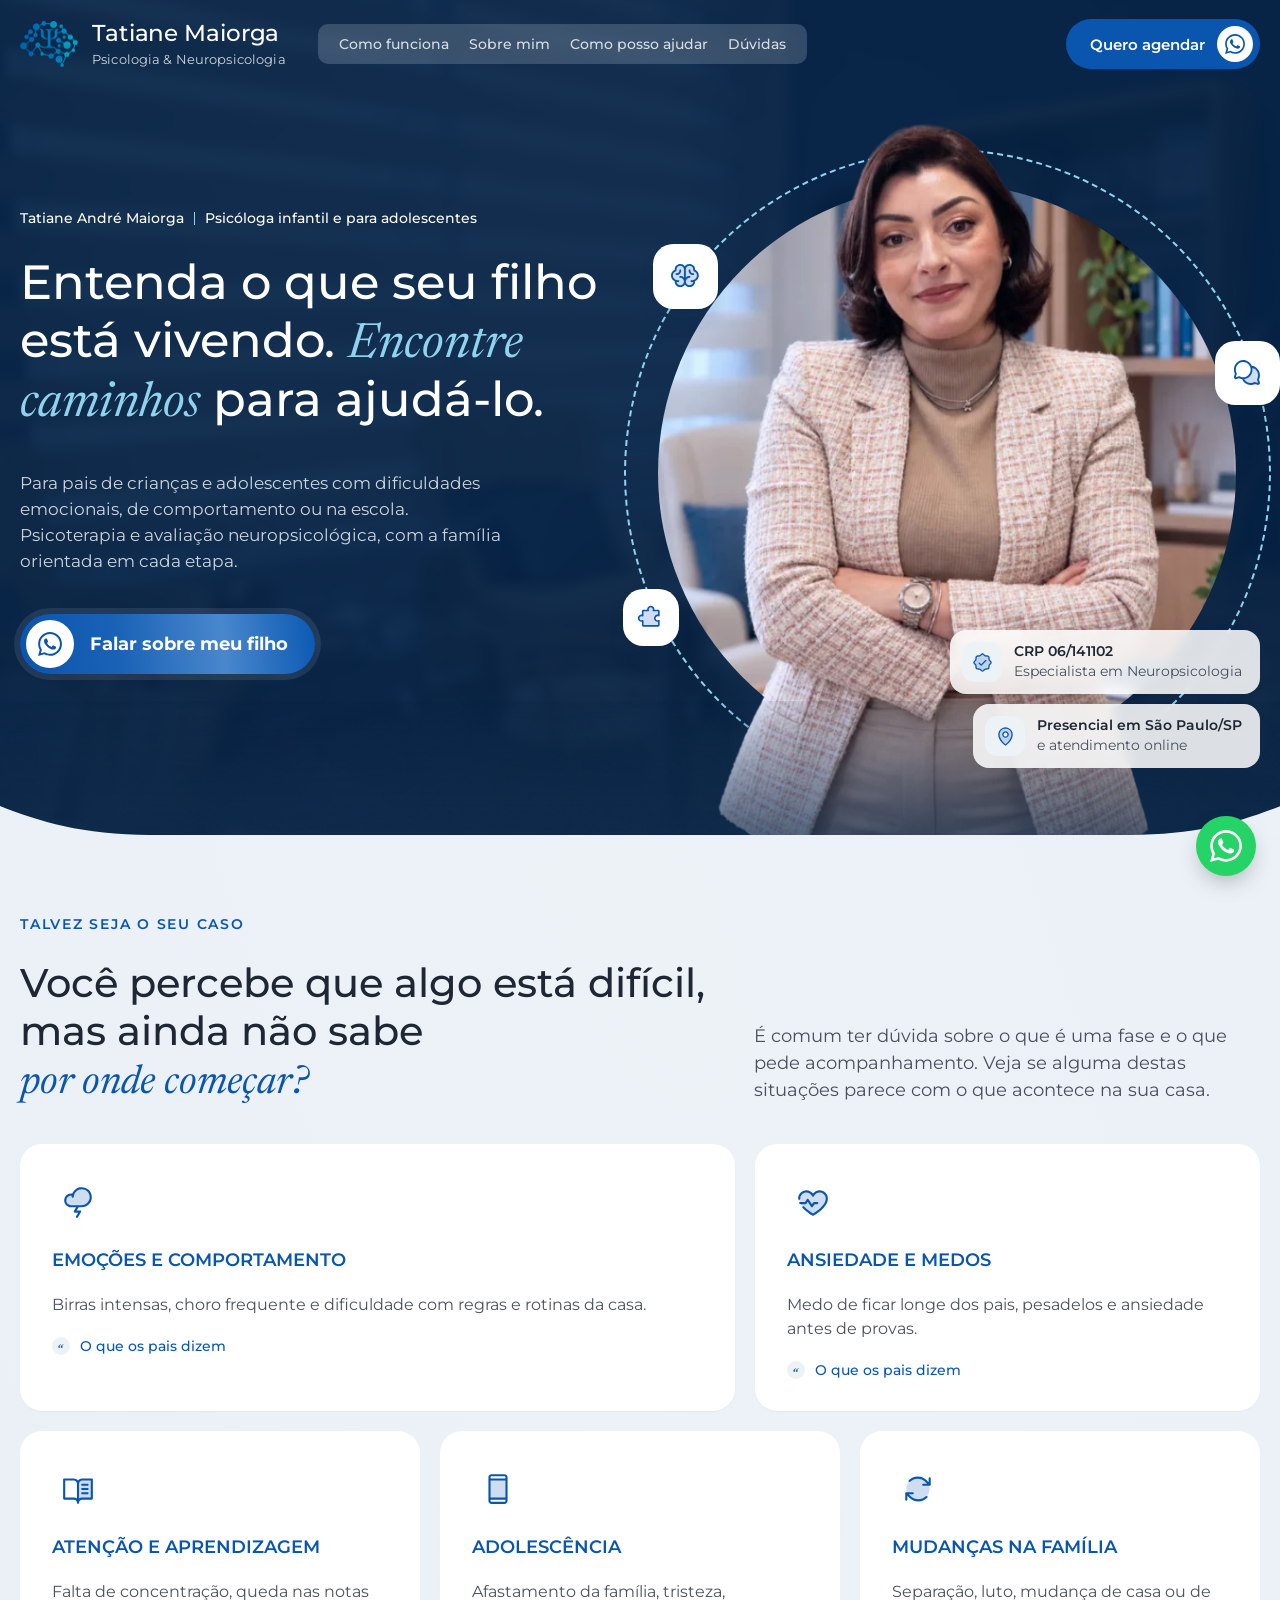
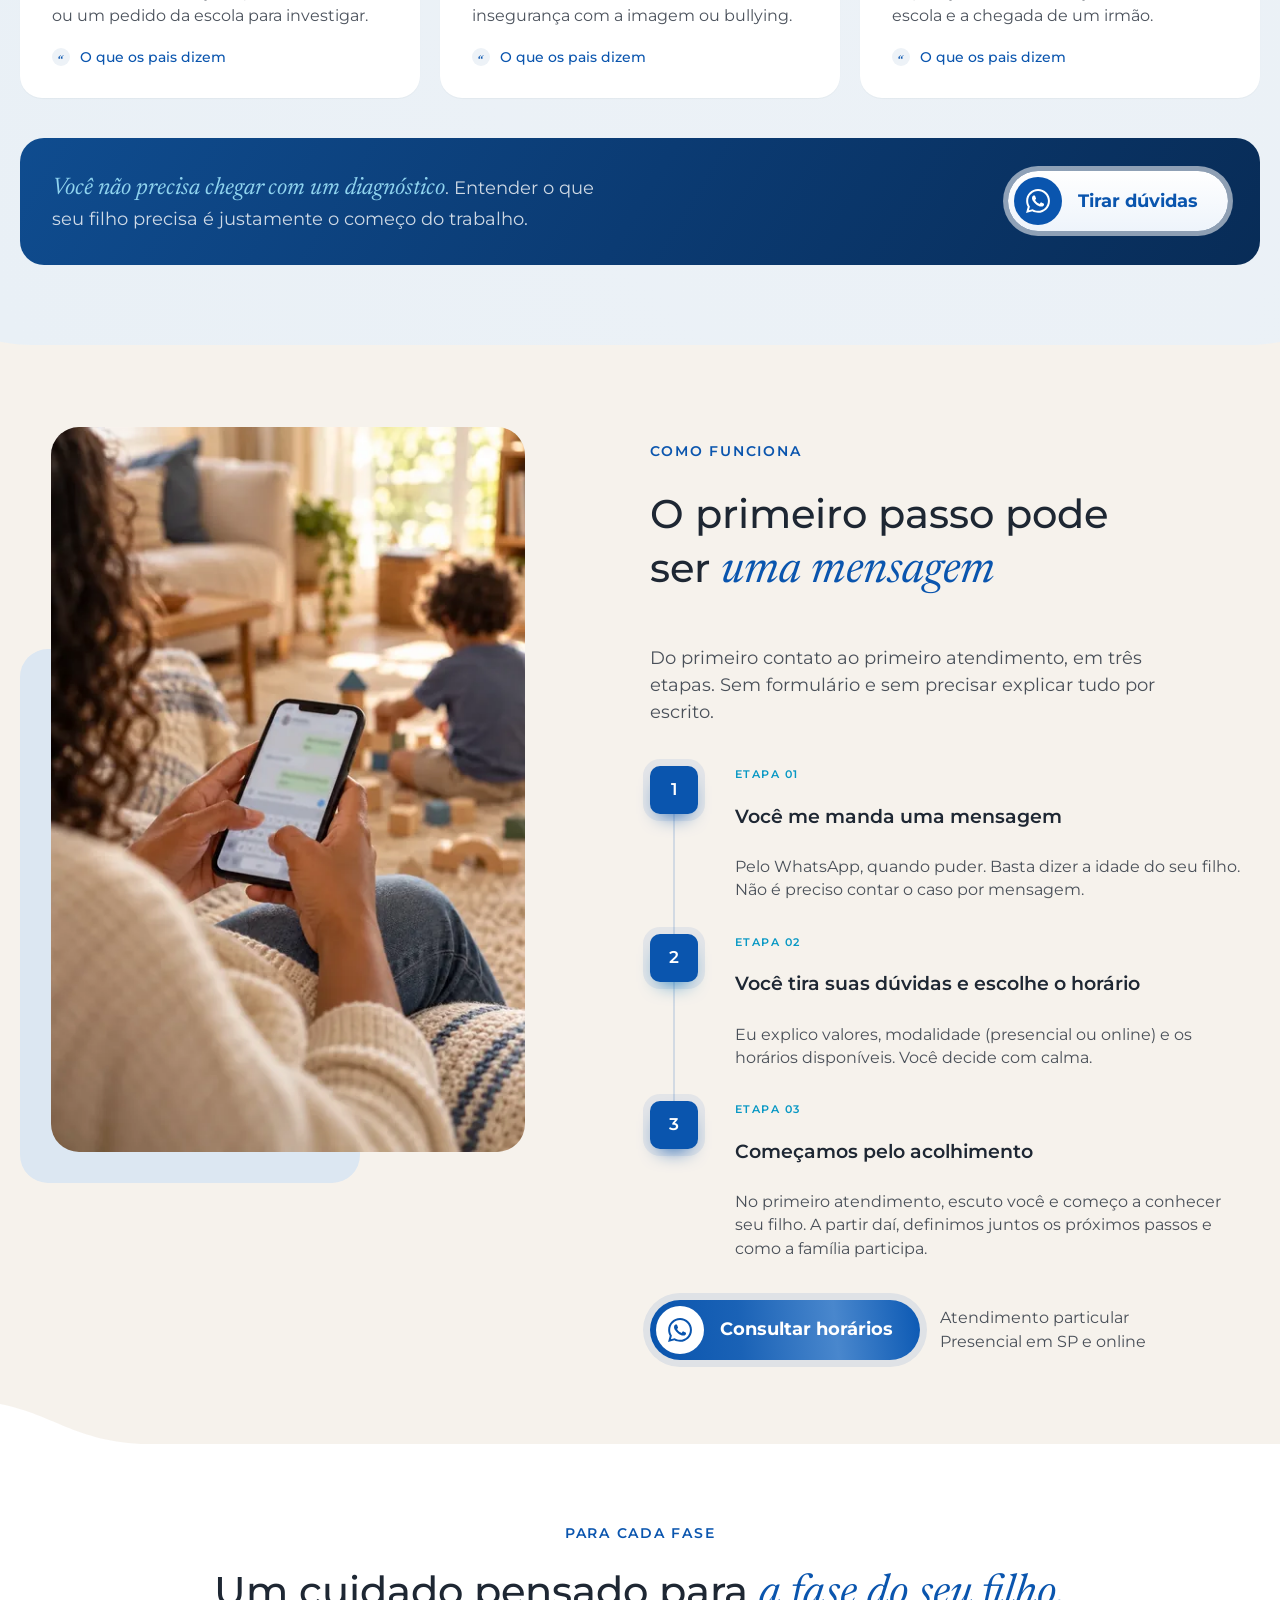
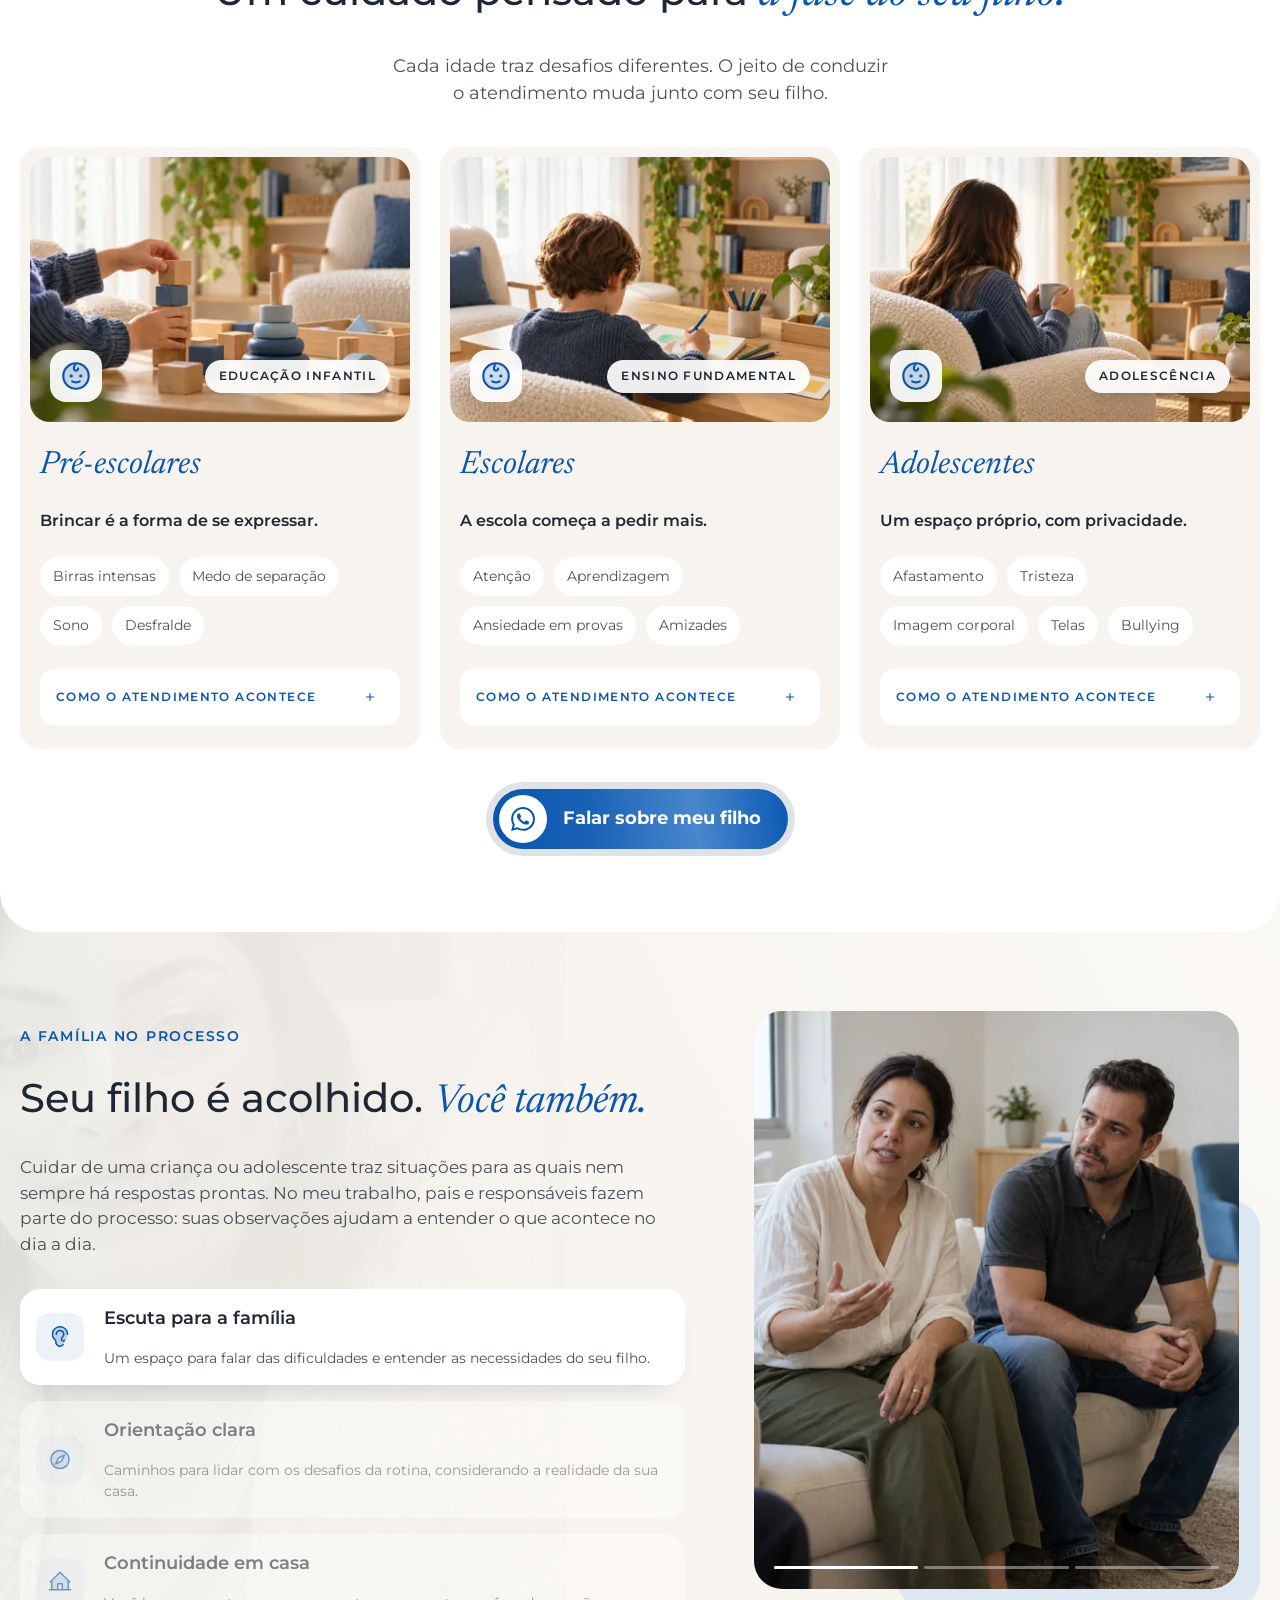
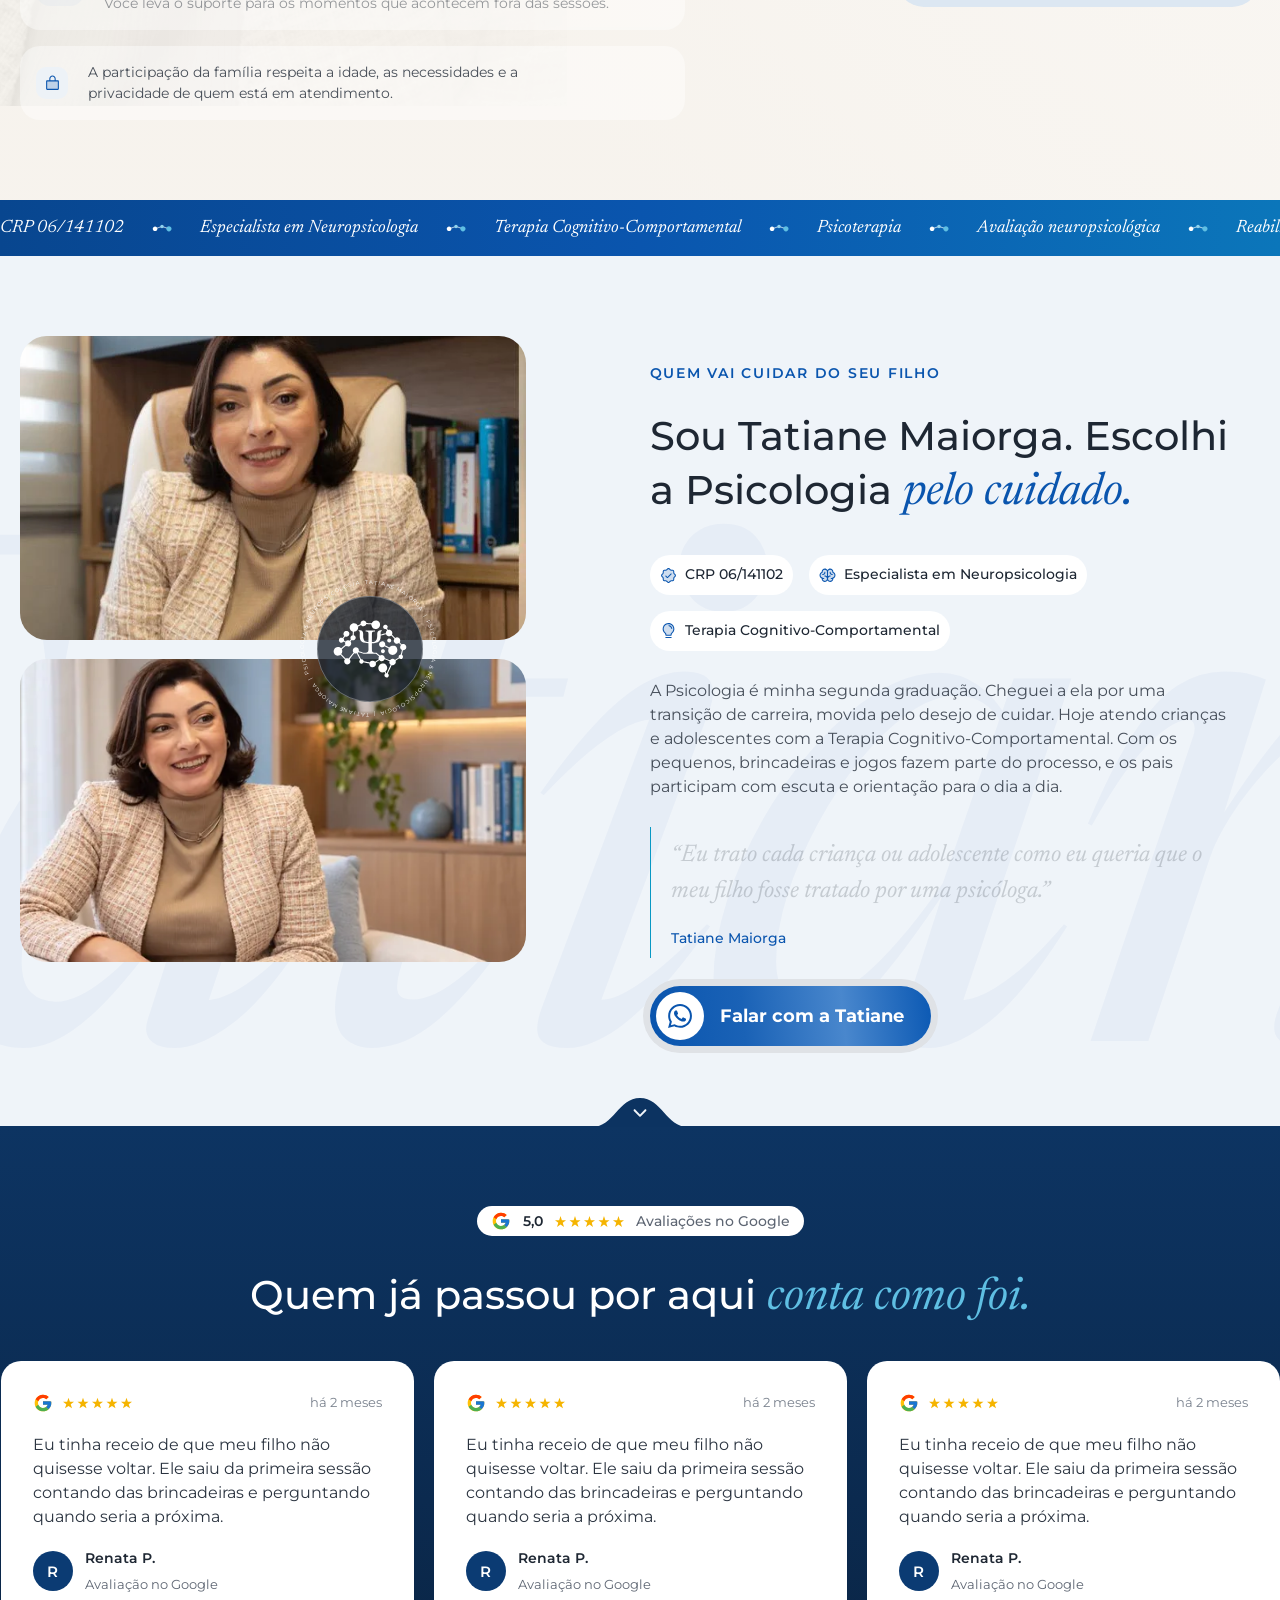
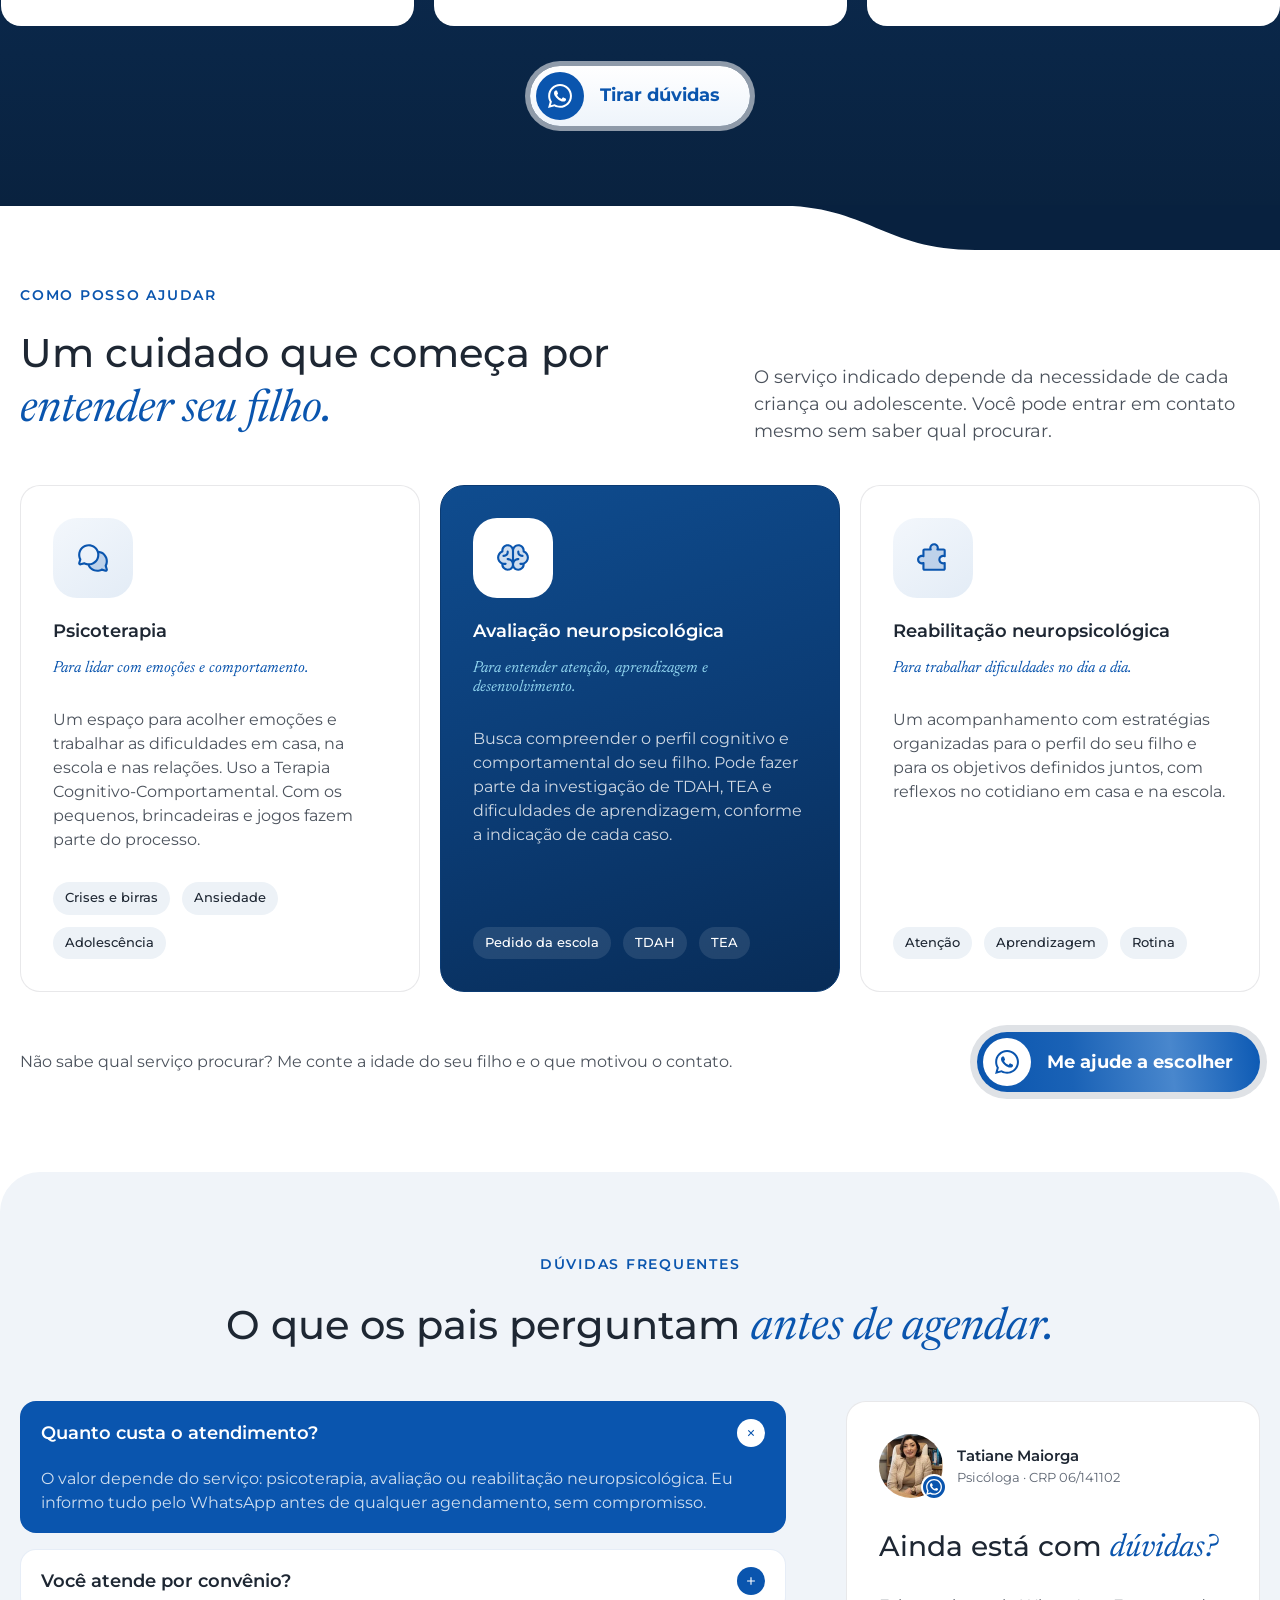
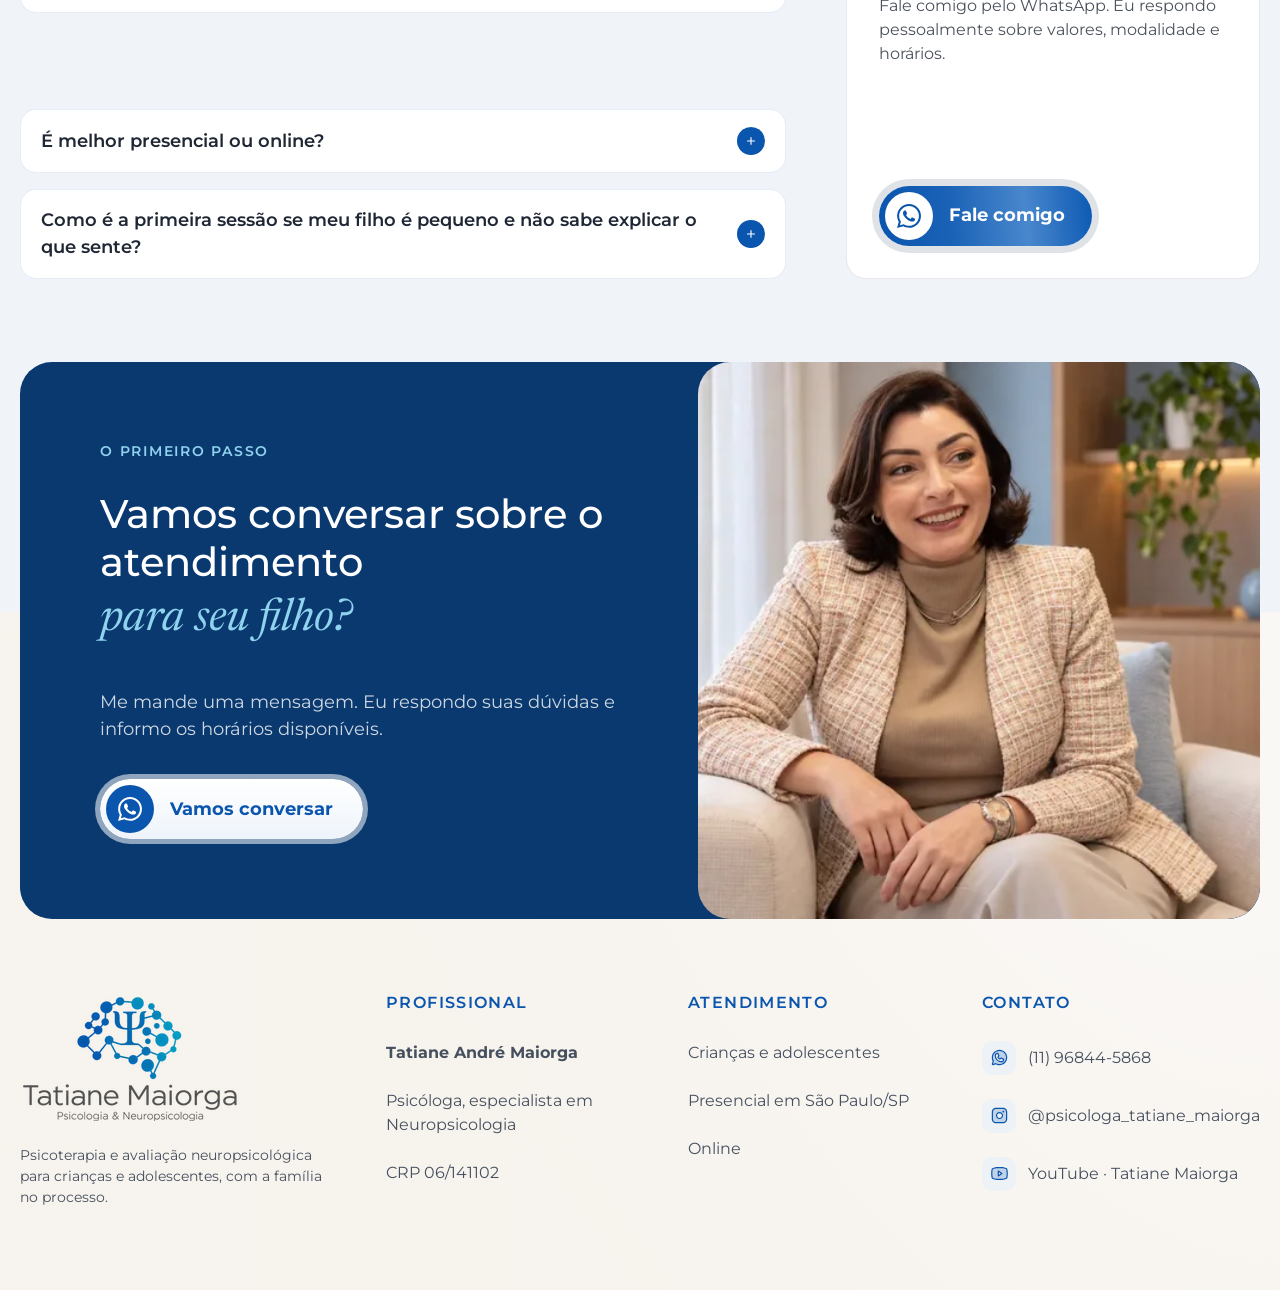
==== commit f1d0de57: "Camada de eventos para tags (Zaraz/GTM): clique no WhatsApp com o local do botão Cada link do WhatsA" ====
--- a/index-dark.html
+++ b/index-dark.html
@@ -217,7 +217,7 @@
           <li><a href="#como-posso-ajudar">Como posso ajudar</a></li>
           <li><a href="#duvidas">Dúvidas</a></li>
         </ul>
-        <a class="btn-agendar" data-tm-shine style="--tm-atraso: 1s" href="https://wa.me/5511968445868?text=Ol%C3%A1%2C%20Tatiane%21%20Vim%20pelo%20seu%20site%20e%20gostaria%20de%20agendar%20um%20atendimento%20para%20meu%20filho." target="_blank" rel="noopener">
+        <a data-local="header" class="btn-agendar" data-tm-shine style="--tm-atraso: 1s" href="https://wa.me/5511968445868?text=Ol%C3%A1%2C%20Tatiane%21%20Vim%20pelo%20seu%20site%20e%20gostaria%20de%20agendar%20um%20atendimento%20para%20meu%20filho." target="_blank" rel="noopener">
           <span>Quero agendar</span>
           <span class="btn-agendar__icone"><img src="assets/whatsapp.svg" alt=""></span>
         </a>
@@ -233,7 +233,7 @@
         </p>
         <h1 class="hero-titulo">Entenda o que seu filho está vivendo. <em>Encontre caminhos</em> para ajudá-lo.</h1>
         <p class="hero-sub">Para pais de crianças e adolescentes com dificuldades emocionais, de comportamento ou na escola. Psicoterapia e avaliação neuropsicológica, com a família orientada em cada etapa.</p>
-        <a class="btn-cta" data-tm-shine style="--tm-atraso: 1.6s" href="https://wa.me/5511968445868?text=Ol%C3%A1%2C%20Tatiane%21%20Vim%20pelo%20seu%20site%20e%20gostaria%20de%20conversar%20sobre%20o%20meu%20filho." target="_blank" rel="noopener">
+        <a data-local="hero" class="btn-cta" data-tm-shine style="--tm-atraso: 1.6s" href="https://wa.me/5511968445868?text=Ol%C3%A1%2C%20Tatiane%21%20Vim%20pelo%20seu%20site%20e%20gostaria%20de%20conversar%20sobre%20o%20meu%20filho." target="_blank" rel="noopener">
           <span class="btn-cta__icone"><img src="assets/whatsapp.svg" alt=""></span>
           <span class="btn-cta__texto">Falar sobre meu filho</span>
         </a>
@@ -329,7 +329,7 @@
 
         <div class="dores-faixa">
           <p><em>Você não precisa chegar com um diagnóstico</em>. Entender o que seu filho precisa é justamente o começo do trabalho.</p>
-          <a class="btn-cta btn-cta--claro" data-tm-shine style="--tm-atraso: 2.2s" href="https://wa.me/5511968445868?text=Ol%C3%A1%2C%20Tatiane%21%20Vim%20pelo%20seu%20site.%20Tenho%20percebido%20algumas%20dificuldades%20com%20meu%20filho%20e%20gostaria%20de%20tirar%20algumas%20d%C3%BAvidas." target="_blank" rel="noopener">
+          <a data-local="situacoes" class="btn-cta btn-cta--claro" data-tm-shine style="--tm-atraso: 2.2s" href="https://wa.me/5511968445868?text=Ol%C3%A1%2C%20Tatiane%21%20Vim%20pelo%20seu%20site.%20Tenho%20percebido%20algumas%20dificuldades%20com%20meu%20filho%20e%20gostaria%20de%20tirar%20algumas%20d%C3%BAvidas." target="_blank" rel="noopener">
             <span class="btn-cta__icone"><img src="assets/whatsapp-branco.svg" alt=""></span>
             <span class="btn-cta__texto">Tirar dúvidas</span>
           </a>
@@ -377,7 +377,7 @@
           </ol>
 
           <div class="cf-rodape">
-            <a class="btn-cta" data-tm-shine style="--tm-atraso: 1s" href="https://wa.me/5511968445868?text=Ol%C3%A1%2C%20Tatiane%21%20Vim%20pelo%20seu%20site%20e%20gostaria%20de%20saber%20os%20hor%C3%A1rios%20dispon%C3%ADveis.%20Meu%20filho%20tem%20___%20anos." target="_blank" rel="noopener">
+            <a data-local="como-funciona" class="btn-cta" data-tm-shine style="--tm-atraso: 1s" href="https://wa.me/5511968445868?text=Ol%C3%A1%2C%20Tatiane%21%20Vim%20pelo%20seu%20site%20e%20gostaria%20de%20saber%20os%20hor%C3%A1rios%20dispon%C3%ADveis.%20Meu%20filho%20tem%20___%20anos." target="_blank" rel="noopener">
               <span class="btn-cta__icone"><img src="assets/whatsapp.svg" alt=""></span>
               <span class="btn-cta__texto">Consultar horários</span>
             </a>
@@ -484,7 +484,7 @@
           </article>
         </div>
 
-        <a class="btn-cta" data-tm-shine style="--tm-atraso: 1.6s" href="https://wa.me/5511968445868?text=Ol%C3%A1%2C%20Tatiane%21%20Vim%20pelo%20seu%20site%20e%20gostaria%20de%20saber%20como%20%C3%A9%20o%20atendimento%20para%20a%20fase%20do%20meu%20filho.%20Ele%20tem%20___%20anos." target="_blank" rel="noopener">
+        <a data-local="fases" class="btn-cta" data-tm-shine style="--tm-atraso: 1.6s" href="https://wa.me/5511968445868?text=Ol%C3%A1%2C%20Tatiane%21%20Vim%20pelo%20seu%20site%20e%20gostaria%20de%20saber%20como%20%C3%A9%20o%20atendimento%20para%20a%20fase%20do%20meu%20filho.%20Ele%20tem%20___%20anos." target="_blank" rel="noopener">
           <span class="btn-cta__icone"><img src="assets/whatsapp.svg" alt=""></span>
           <span class="btn-cta__texto">Falar sobre meu filho</span>
         </a>
@@ -595,7 +595,7 @@
             <blockquote>“Eu trato cada criança ou adolescente como eu queria que o meu filho fosse tratado por uma psicóloga.”</blockquote>
             <figcaption>Tatiane Maiorga</figcaption>
           </figure>
-          <a class="btn-cta" data-tm-shine style="--tm-atraso: 2.2s" href="https://wa.me/5511968445868?text=Ol%C3%A1%2C%20Tatiane%21%20Conheci%20seu%20trabalho%20pelo%20site%20e%20gostaria%20de%20conversar%20com%20voc%C3%AA%20sobre%20um%20atendimento%20para%20meu%20filho." target="_blank" rel="noopener">
+          <a data-local="sobre" class="btn-cta" data-tm-shine style="--tm-atraso: 2.2s" href="https://wa.me/5511968445868?text=Ol%C3%A1%2C%20Tatiane%21%20Conheci%20seu%20trabalho%20pelo%20site%20e%20gostaria%20de%20conversar%20com%20voc%C3%AA%20sobre%20um%20atendimento%20para%20meu%20filho." target="_blank" rel="noopener">
             <span class="btn-cta__icone"><img src="assets/whatsapp.svg" alt=""></span>
             <span class="btn-cta__texto">Falar com a Tatiane</span>
           </a>
@@ -693,7 +693,7 @@
       </div>
 
       <div class="container depo-rodape">
-        <a class="btn-cta btn-cta--claro" data-tm-shine style="--tm-atraso: 1s" href="https://wa.me/5511968445868?text=Ol%C3%A1%2C%20Tatiane%21%20Vim%20pelo%20seu%20site%20e%20gostaria%20de%20tirar%20algumas%20d%C3%BAvidas%20sobre%20o%20atendimento." target="_blank" rel="noopener">
+        <a data-local="depoimentos" class="btn-cta btn-cta--claro" data-tm-shine style="--tm-atraso: 1s" href="https://wa.me/5511968445868?text=Ol%C3%A1%2C%20Tatiane%21%20Vim%20pelo%20seu%20site%20e%20gostaria%20de%20tirar%20algumas%20d%C3%BAvidas%20sobre%20o%20atendimento." target="_blank" rel="noopener">
           <span class="btn-cta__icone"><img src="assets/whatsapp-branco.svg" alt=""></span>
           <span class="btn-cta__texto">Tirar dúvidas</span>
         </a>
@@ -737,7 +737,7 @@
 
         <div class="servicos-rodape">
           <p>Não sabe qual serviço procurar? Me conte a idade do seu filho e o que motivou o contato.</p>
-          <a class="btn-cta" data-tm-shine style="--tm-atraso: 1.6s" href="https://wa.me/5511968445868?text=Ol%C3%A1%2C%20Tatiane%21%20Vim%20pelo%20seu%20site%20e%20gostaria%20de%20ajuda%20para%20saber%20qual%20atendimento%20%C3%A9%20o%20mais%20indicado.%20Meu%20filho%20tem%20___%20anos%20e%20o%20que%20me%20fez%20procurar%20foi%3A%20" target="_blank" rel="noopener">
+          <a data-local="servicos" class="btn-cta" data-tm-shine style="--tm-atraso: 1.6s" href="https://wa.me/5511968445868?text=Ol%C3%A1%2C%20Tatiane%21%20Vim%20pelo%20seu%20site%20e%20gostaria%20de%20ajuda%20para%20saber%20qual%20atendimento%20%C3%A9%20o%20mais%20indicado.%20Meu%20filho%20tem%20___%20anos%20e%20o%20que%20me%20fez%20procurar%20foi%3A%20" target="_blank" rel="noopener">
             <span class="btn-cta__icone"><img src="assets/whatsapp.svg" alt=""></span>
             <span class="btn-cta__texto">Me ajude a escolher</span>
           </a>
@@ -810,7 +810,7 @@
             </div>
             <h3 class="faq-contato__titulo">Ainda está com <em>dúvidas?</em></h3>
             <p class="faq-contato__texto">Fale comigo pelo WhatsApp. Eu respondo pessoalmente sobre valores, modalidade e horários.</p>
-            <a class="btn-cta" data-tm-shine style="--tm-atraso: 2.2s" href="https://wa.me/5511968445868?text=Ol%C3%A1%2C%20Tatiane%21%20Vim%20pelo%20seu%20site%20e%20tenho%20uma%20d%C3%BAvida%20sobre%20o%20atendimento%3A%20" target="_blank" rel="noopener">
+            <a data-local="duvidas" class="btn-cta" data-tm-shine style="--tm-atraso: 2.2s" href="https://wa.me/5511968445868?text=Ol%C3%A1%2C%20Tatiane%21%20Vim%20pelo%20seu%20site%20e%20tenho%20uma%20d%C3%BAvida%20sobre%20o%20atendimento%3A%20" target="_blank" rel="noopener">
               <span class="btn-cta__icone"><img src="assets/whatsapp.svg" alt=""></span>
               <span class="btn-cta__texto">Fale comigo</span>
             </a>
@@ -829,7 +829,7 @@
             <p class="eyebrow">O primeiro passo</p>
             <h2 class="titulo-secao">Vamos conversar sobre o atendimento <em>para seu filho?</em></h2>
             <p class="texto-secao">Me mande uma mensagem. Eu respondo suas dúvidas e informo os horários disponíveis.</p>
-            <a class="btn-cta btn-cta--claro" data-tm-shine style="--tm-atraso: 1.6s" href="https://wa.me/5511968445868?text=Ol%C3%A1%2C%20Tatiane%21%20Vim%20pelo%20seu%20site%20e%20gostaria%20de%20conversar%20sobre%20o%20atendimento%20para%20meu%20filho%20e%20saber%20os%20hor%C3%A1rios%20dispon%C3%ADveis." target="_blank" rel="noopener">
+            <a data-local="cta-final" class="btn-cta btn-cta--claro" data-tm-shine style="--tm-atraso: 1.6s" href="https://wa.me/5511968445868?text=Ol%C3%A1%2C%20Tatiane%21%20Vim%20pelo%20seu%20site%20e%20gostaria%20de%20conversar%20sobre%20o%20atendimento%20para%20meu%20filho%20e%20saber%20os%20hor%C3%A1rios%20dispon%C3%ADveis." target="_blank" rel="noopener">
               <span class="btn-cta__icone"><img src="assets/whatsapp-branco.svg" alt=""></span>
               <span class="btn-cta__texto">Vamos conversar</span>
             </a>
@@ -867,7 +867,7 @@
         <div class="rodape-coluna">
           <p class="rodape-titulo">Contato</p>
           <ul class="rodape-lista rodape-contatos">
-            <li><a href="https://wa.me/5511968445868?text=Ol%C3%A1%2C%20Tatiane%21%20Vim%20pelo%20seu%20site%20e%20gostaria%20de%20mais%20informa%C3%A7%C3%B5es%20sobre%20o%20atendimento." target="_blank" rel="noopener"><span class="rodape-icone"><img src="assets/icone-rodape-whatsapp.svg" alt=""></span><span>(11) 96844-5868</span></a></li>
+            <li><a data-local="rodape" href="https://wa.me/5511968445868?text=Ol%C3%A1%2C%20Tatiane%21%20Vim%20pelo%20seu%20site%20e%20gostaria%20de%20mais%20informa%C3%A7%C3%B5es%20sobre%20o%20atendimento." target="_blank" rel="noopener"><span class="rodape-icone"><img src="assets/icone-rodape-whatsapp.svg" alt=""></span><span>(11) 96844-5868</span></a></li>
             <li><a href="https://www.instagram.com/psicologa_tatiane_maiorga/" target="_blank" rel="noopener"><span class="rodape-icone"><img src="assets/icone-rodape-instagram.svg" alt=""></span><span>@psicologa_tatiane_maiorga</span></a></li>
             <!-- falta o link do canal: trocar o <span> por <a href="..."> quando tiver a URL -->
             <li><span class="rodape-contato"><span class="rodape-icone"><img src="assets/icone-rodape-youtube.svg" alt=""></span><span>YouTube · Tatiane Maiorga</span></span></li>
@@ -878,7 +878,7 @@
   </div>
 
   <!-- Botão flutuante do WhatsApp -->
-  <a class="whatsapp-flutuante" href="https://wa.me/5511968445868?text=Ol%C3%A1%2C%20Tatiane%21%20Vim%20pelo%20seu%20site%20e%20gostaria%20de%20mais%20informa%C3%A7%C3%B5es%20sobre%20o%20atendimento." target="_blank" rel="noopener" aria-label="Conversar com a Tatiane pelo WhatsApp">
+  <a data-local="botao-flutuante" class="whatsapp-flutuante" href="https://wa.me/5511968445868?text=Ol%C3%A1%2C%20Tatiane%21%20Vim%20pelo%20seu%20site%20e%20gostaria%20de%20mais%20informa%C3%A7%C3%B5es%20sobre%20o%20atendimento." target="_blank" rel="noopener" aria-label="Conversar com a Tatiane pelo WhatsApp">
     <img src="assets/whatsapp-branco.svg" alt="" width="32" height="32">
   </a>
 
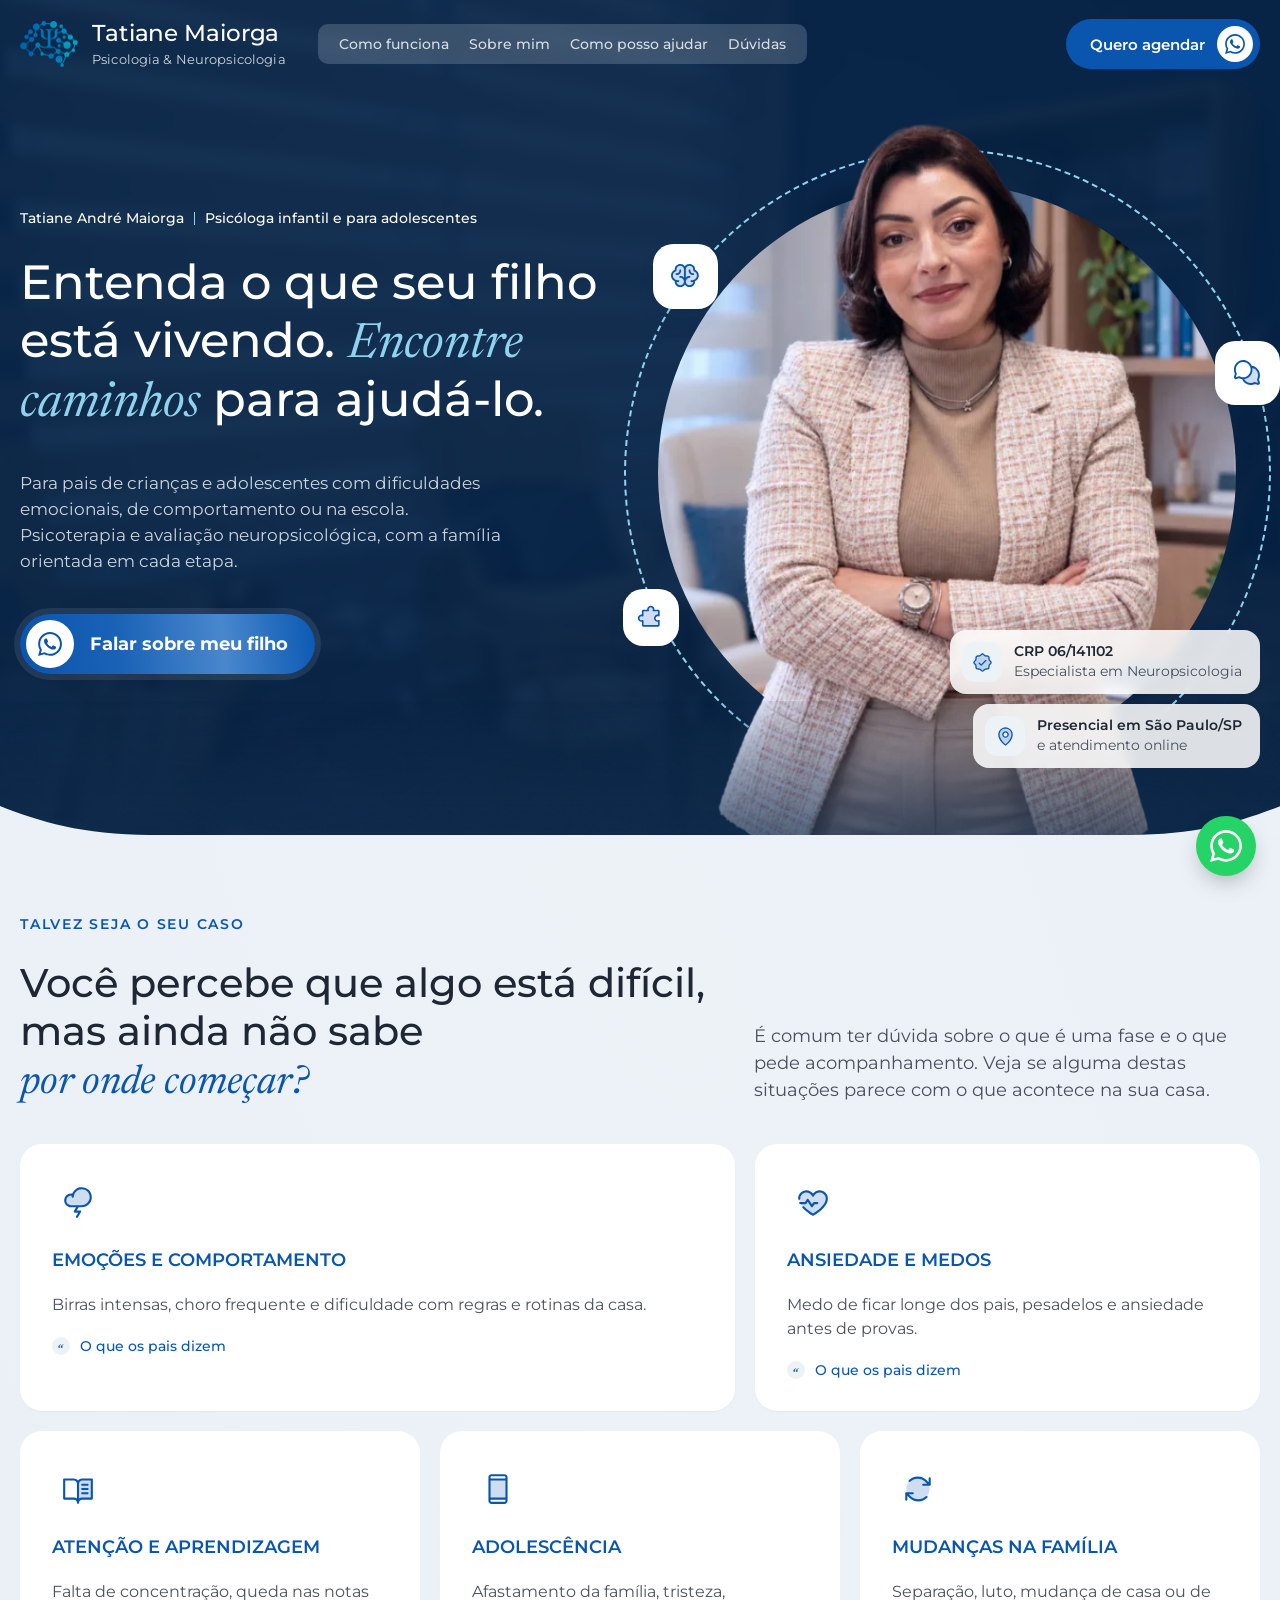
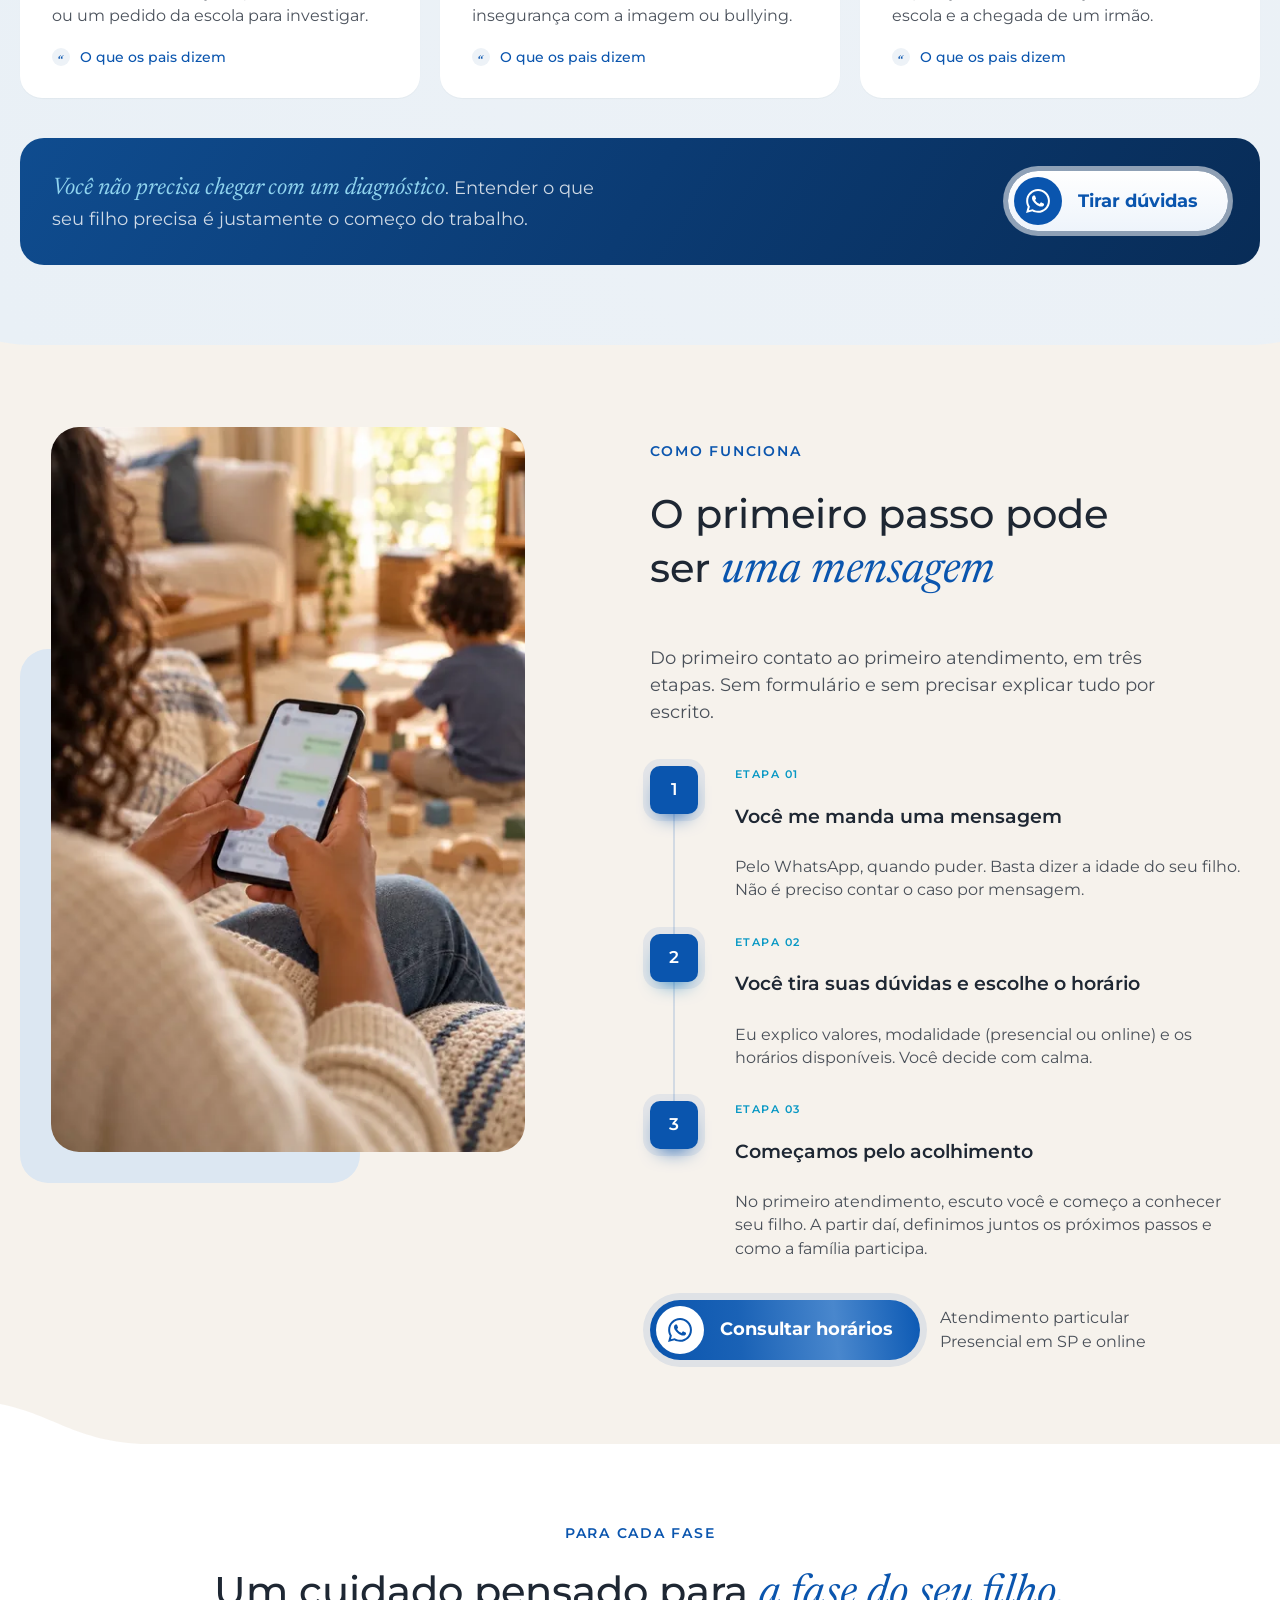
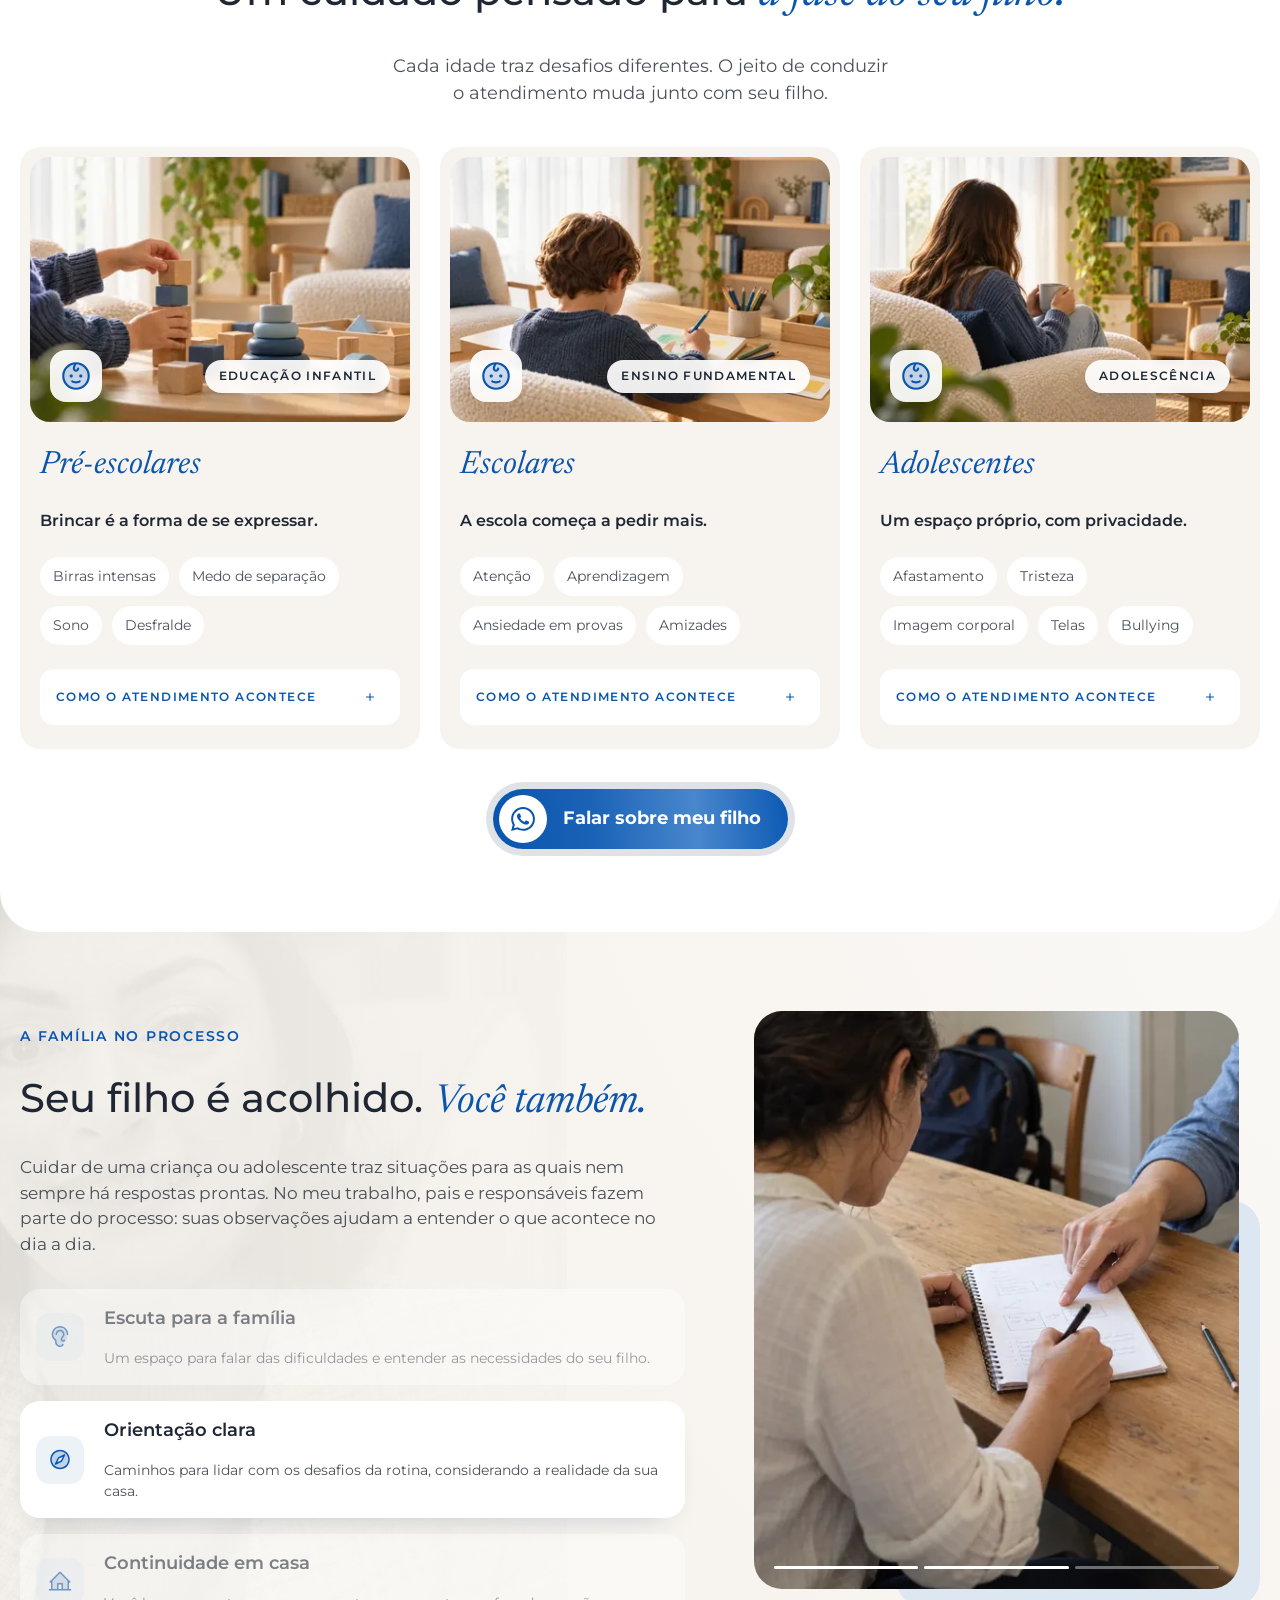
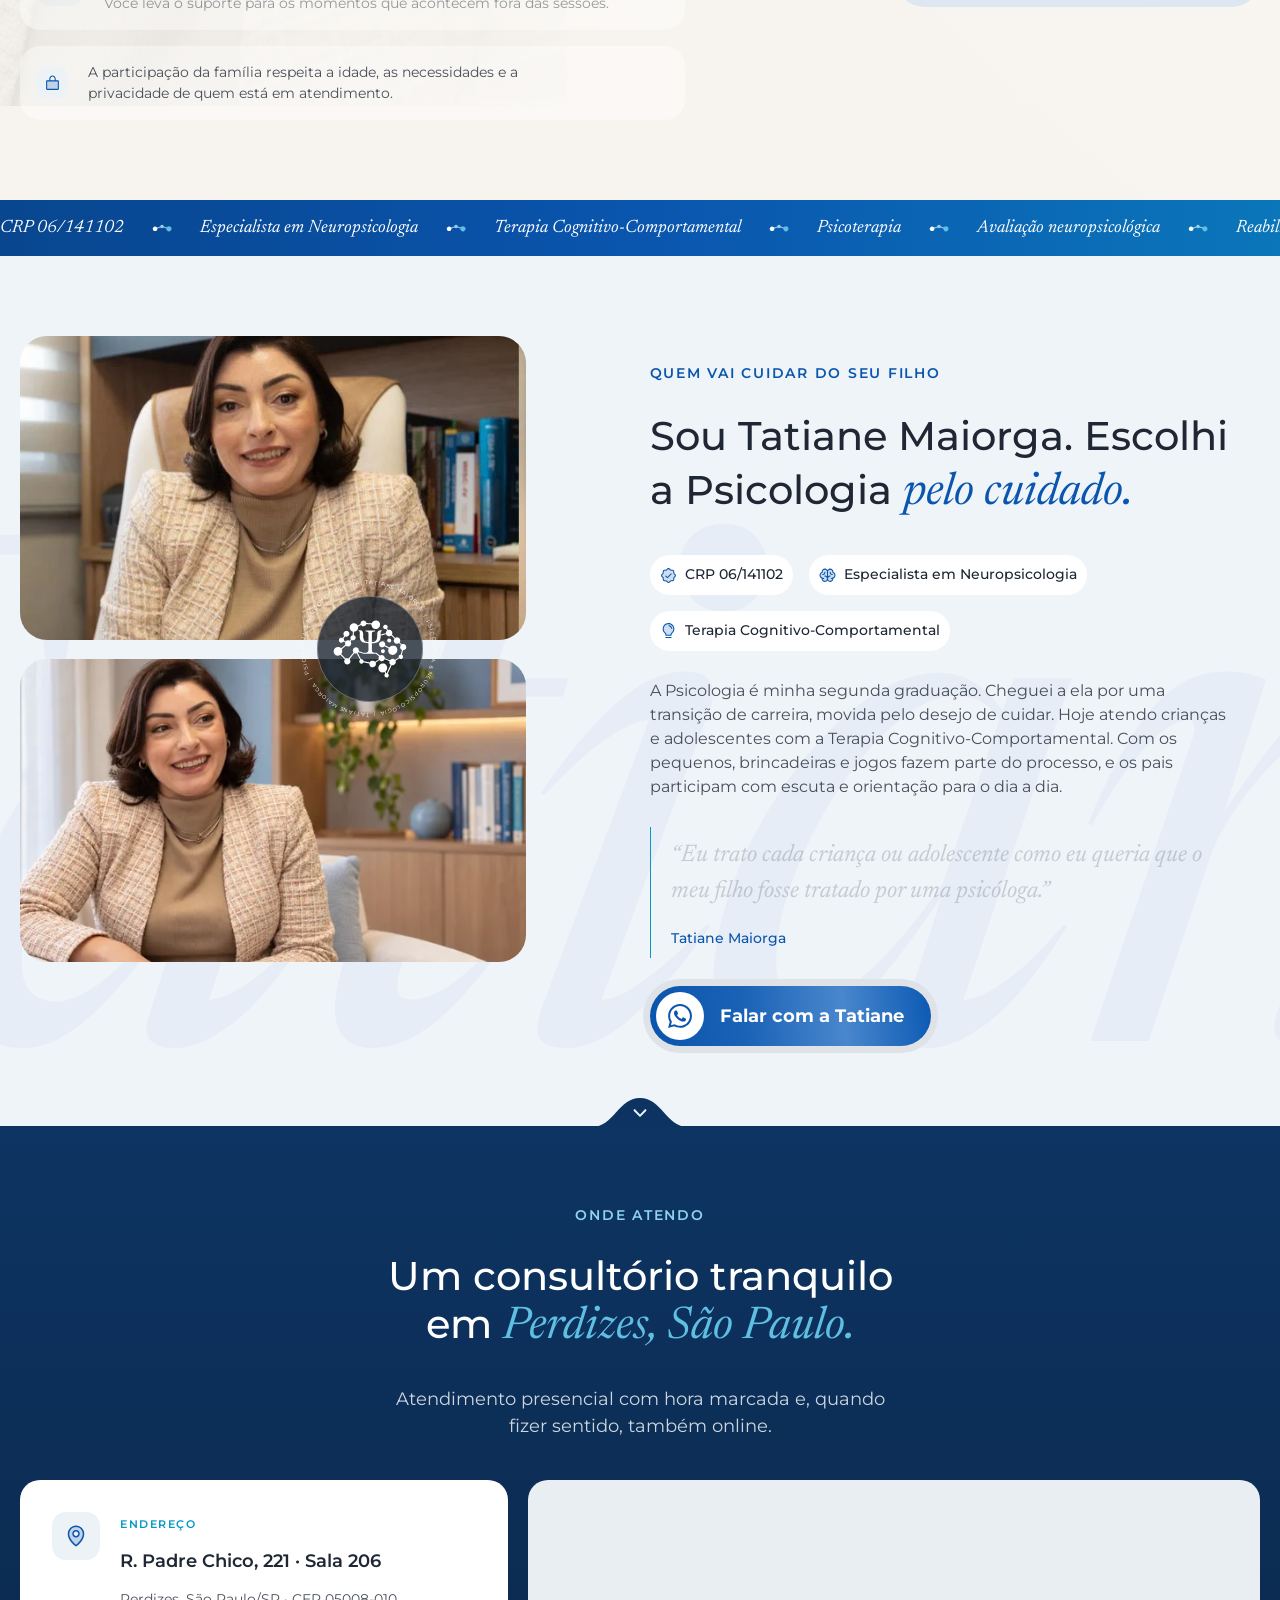
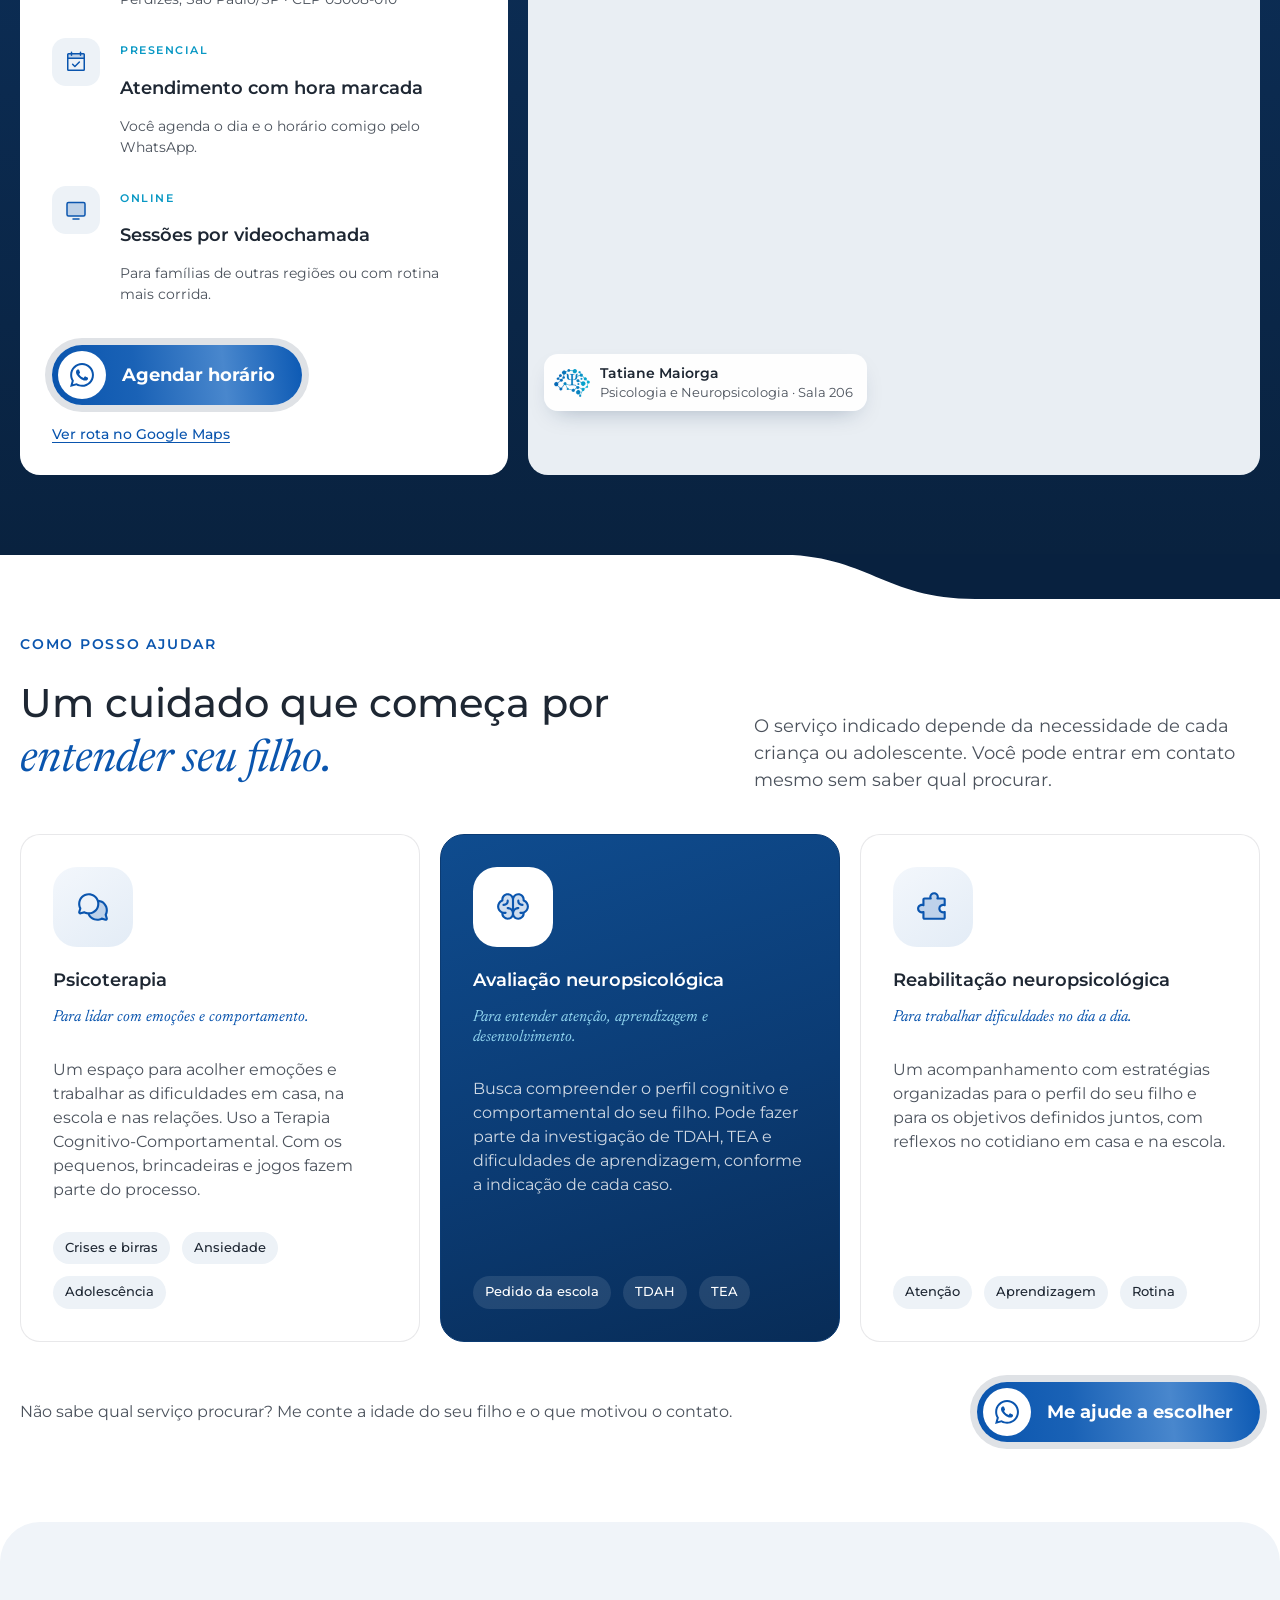
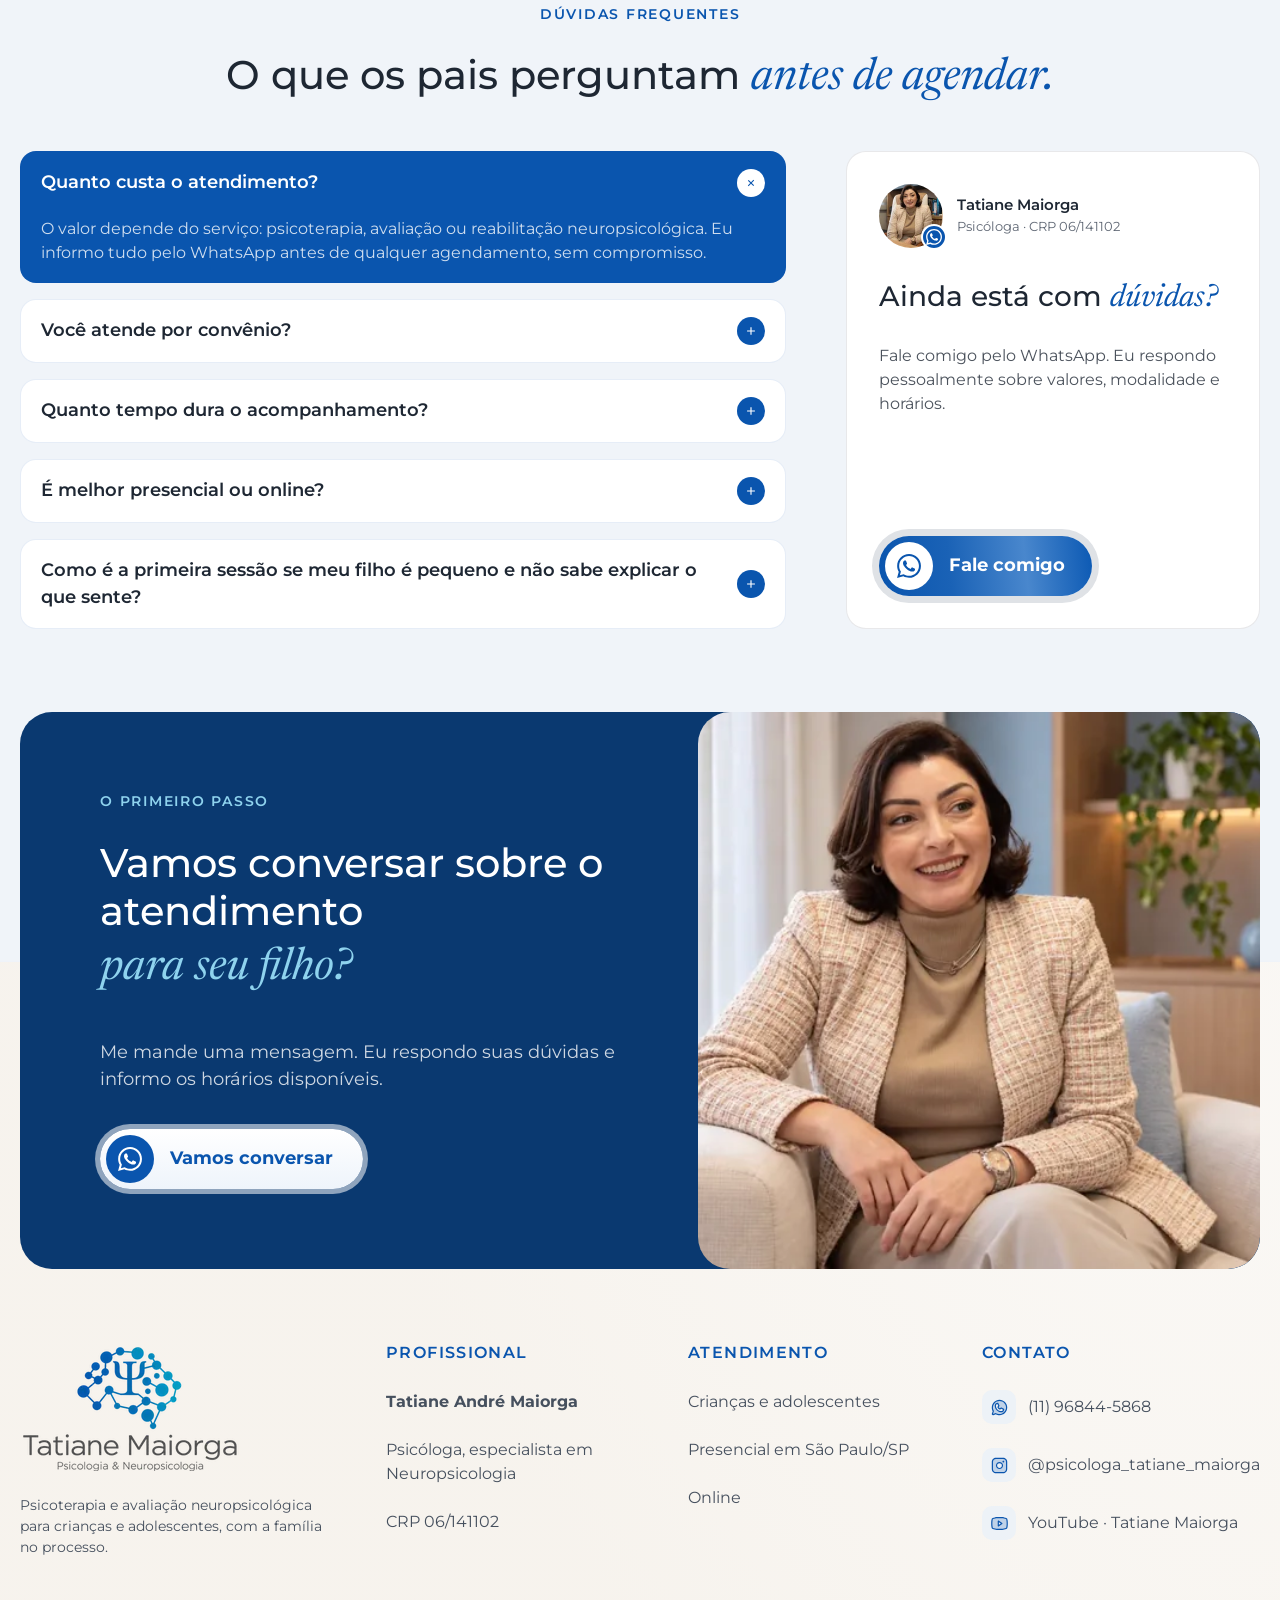
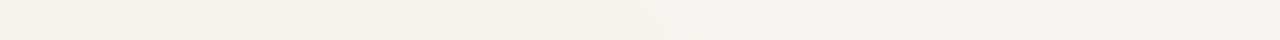
==== commit 138b7a7c: "Troca a seção de Depoimentos por "Onde atendo" (localização) A cliente não tem avaliações públicas n" ====
--- a/index-dark.html
+++ b/index-dark.html
@@ -27,6 +27,26 @@
   <meta property="og:image:height" content="630">
   <meta property="og:image:alt" content="Tatiane Maiorga, psicóloga infantil, no consultório, ao lado da frase: Entenda o que seu filho está vivendo. Encontre caminhos para ajudá-lo.">
   <meta name="twitter:card" content="summary_large_image">
+  <!-- Rastreamento: Google Tag Manager. Para ativar, preencha o ID do contêiner (ex.: 'GTM-ABC1234').
+       Vazio = nenhuma tag carrega e o banner de cookies não aparece. Tags, eventos e IDs ficam no painel do GTM. -->
+  <script>
+    window.GTM_ID = '';
+    window.dataLayer = window.dataLayer || [];
+    function gtag() { dataLayer.push(arguments); }
+    // LGPD: tudo negado até a pessoa escolher no banner (Modo de Consentimento v2 do Google)
+    gtag('consent', 'default', { ad_storage: 'denied', ad_user_data: 'denied', ad_personalization: 'denied', analytics_storage: 'denied' });
+    gtag('set', 'ads_data_redaction', true);
+    try {
+      var c = JSON.parse(localStorage.getItem('consentimento'));
+      if (c) gtag('consent', 'update', { analytics_storage: c.estatistica ? 'granted' : 'denied', ad_storage: c.marketing ? 'granted' : 'denied',
+        ad_user_data: c.marketing ? 'granted' : 'denied', ad_personalization: c.marketing ? 'granted' : 'denied' });
+    } catch (e) {}
+    if (window.GTM_ID) {
+      dataLayer.push({ 'gtm.start': Date.now(), event: 'gtm.js' });
+      var g = document.createElement('script'); g.async = true; g.src = 'https://www.googletagmanager.com/gtm.js?id=' + window.GTM_ID;
+      document.head.appendChild(g);
+    }
+  </script>
   <link rel="preload" href="assets/fonts/montserrat-latin.woff2" as="font" type="font/woff2" crossorigin>
   <link rel="preload" href="assets/fonts/newsreader-italic-latin.woff2" as="font" type="font/woff2" crossorigin>
   <link rel="stylesheet" href="style.css">
@@ -603,100 +623,58 @@
       </div>
     </section>
 
-    <!-- 8. Depoimentos (carrossel contínuo: o script.js clona a lista) -->
-    <section class="depoimentos" aria-label="Depoimentos">
-      <div class="container depo-cabecalho">
-        <p class="depo-selo">
-          <img src="assets/icone-google.svg" alt="" width="20" height="20">
-          <strong>5,0</strong>
-          <img src="assets/estrelas.svg" alt="5 de 5 estrelas" width="69" height="11">
-          <span>Avaliações no Google</span>
-        </p>
-        <h2 class="titulo-secao">Quem já passou por aqui <em>conta como foi.</em></h2>
-      </div>
-
-      <div class="depo-carrossel">
-        <div class="depo-trilho">
-          <ul class="depo-lista">
-            <li class="depo-card">
-              <div class="depo-card__topo">
-                <img src="assets/google-estrelas.svg" alt="Avaliação 5 estrelas no Google" width="99" height="20">
-                <span>há 2 meses</span>
-              </div>
-              <p class="depo-card__texto">Eu tinha receio de que meu filho não quisesse voltar. Ele saiu da primeira sessão contando das brincadeiras e perguntando quando seria a próxima.</p>
-              <div class="depo-card__autor">
-                <span class="depo-card__avatar" aria-hidden="true">R</span>
+    <!-- 8. Onde atendo (localização) -->
+    <section class="local" id="onde-atendo" aria-labelledby="titulo-local">
+      <div class="container">
+        <div class="local-cabecalho">
+          <p class="eyebrow">Onde atendo</p>
+          <h2 class="titulo-secao" id="titulo-local">Um consultório tranquilo<br class="so-desktop"> em <em>Perdizes, São Paulo.</em></h2>
+          <p class="texto-secao">Atendimento presencial com hora marcada e, quando fizer sentido, também online.</p>
+        </div>
+
+        <div class="local-grade">
+          <div class="local-card">
+            <ul class="local-lista">
+              <li class="local-item">
+                <span class="local-item__icone"><img src="assets/icone-local.svg" alt=""></span>
                 <div>
-                  <p class="depo-card__nome">Renata P.</p>
-                  <p class="depo-card__origem">Avaliação no Google</p>
+                  <p class="local-item__rotulo">Endereço</p>
+                  <address class="local-item__titulo">R. Padre Chico, 221<span class="local-sep"> · </span><span class="local-linha">Sala 206</span></address>
+                  <p class="local-item__texto">Perdizes, São Paulo/SP<span class="local-sep"> · </span><span class="local-linha">CEP 05008-010</span></p>
                 </div>
-              </div>
-            </li>
-            <li class="depo-card">
-              <div class="depo-card__topo">
-                <img src="assets/google-estrelas.svg" alt="Avaliação 5 estrelas no Google" width="99" height="20">
-                <span>há 2 meses</span>
-              </div>
-              <p class="depo-card__texto">Eu tinha receio de que meu filho não quisesse voltar. Ele saiu da primeira sessão contando das brincadeiras e perguntando quando seria a próxima.</p>
-              <div class="depo-card__autor">
-                <span class="depo-card__avatar" aria-hidden="true">R</span>
+              </li>
+              <li class="local-item">
+                <span class="local-item__icone"><img src="assets/icone-calendario.svg" alt=""></span>
                 <div>
-                  <p class="depo-card__nome">Renata P.</p>
-                  <p class="depo-card__origem">Avaliação no Google</p>
+                  <p class="local-item__rotulo">Presencial</p>
+                  <h3 class="local-item__titulo">Atendimento com hora marcada</h3>
+                  <p class="local-item__texto">Você agenda o dia e o horário comigo pelo WhatsApp.</p>
                 </div>
-              </div>
-            </li>
-            <li class="depo-card">
-              <div class="depo-card__topo">
-                <img src="assets/google-estrelas.svg" alt="Avaliação 5 estrelas no Google" width="99" height="20">
-                <span>há 2 meses</span>
-              </div>
-              <p class="depo-card__texto">Eu tinha receio de que meu filho não quisesse voltar. Ele saiu da primeira sessão contando das brincadeiras e perguntando quando seria a próxima.</p>
-              <div class="depo-card__autor">
-                <span class="depo-card__avatar" aria-hidden="true">R</span>
+              </li>
+              <li class="local-item">
+                <span class="local-item__icone"><img src="assets/icone-monitor.svg" alt=""></span>
                 <div>
-                  <p class="depo-card__nome">Renata P.</p>
-                  <p class="depo-card__origem">Avaliação no Google</p>
+                  <p class="local-item__rotulo">Online</p>
+                  <h3 class="local-item__titulo">Sessões por videochamada</h3>
+                  <p class="local-item__texto">Para famílias de outras regiões ou com rotina mais corrida.</p>
                 </div>
-              </div>
-            </li>
-            <li class="depo-card">
-              <div class="depo-card__topo">
-                <img src="assets/google-estrelas.svg" alt="Avaliação 5 estrelas no Google" width="99" height="20">
-                <span>há 2 meses</span>
-              </div>
-              <p class="depo-card__texto">Eu tinha receio de que meu filho não quisesse voltar. Ele saiu da primeira sessão contando das brincadeiras e perguntando quando seria a próxima.</p>
-              <div class="depo-card__autor">
-                <span class="depo-card__avatar" aria-hidden="true">R</span>
-                <div>
-                  <p class="depo-card__nome">Renata P.</p>
-                  <p class="depo-card__origem">Avaliação no Google</p>
-                </div>
-              </div>
-            </li>
-            <li class="depo-card">
-              <div class="depo-card__topo">
-                <img src="assets/google-estrelas.svg" alt="Avaliação 5 estrelas no Google" width="99" height="20">
-                <span>há 2 meses</span>
-              </div>
-              <p class="depo-card__texto">Eu tinha receio de que meu filho não quisesse voltar. Ele saiu da primeira sessão contando das brincadeiras e perguntando quando seria a próxima.</p>
-              <div class="depo-card__autor">
-                <span class="depo-card__avatar" aria-hidden="true">R</span>
-                <div>
-                  <p class="depo-card__nome">Renata P.</p>
-                  <p class="depo-card__origem">Avaliação no Google</p>
-                </div>
-              </div>
-            </li>
-          </ul>
-        </div>
-      </div>
-
-      <div class="container depo-rodape">
-        <a data-local="depoimentos" class="btn-cta btn-cta--claro" data-tm-shine style="--tm-atraso: 1s" href="https://wa.me/5511968445868?text=Ol%C3%A1%2C%20Tatiane%21%20Vim%20pelo%20seu%20site%20e%20gostaria%20de%20tirar%20algumas%20d%C3%BAvidas%20sobre%20o%20atendimento." target="_blank" rel="noopener">
-          <span class="btn-cta__icone"><img src="assets/whatsapp-branco.svg" alt=""></span>
-          <span class="btn-cta__texto">Tirar dúvidas</span>
-        </a>
+              </li>
+            </ul>
+            <a class="btn-cta" data-local="localizacao" data-tm-shine style="--tm-atraso: 1s" href="https://wa.me/5511968445868?text=Ol%C3%A1%2C%20Tatiane%21%20Vim%20pelo%20seu%20site%20e%20gostaria%20de%20agendar%20um%20hor%C3%A1rio%20no%20consult%C3%B3rio%2C%20em%20Perdizes." target="_blank" rel="noopener">
+              <span class="btn-cta__icone"><img src="assets/whatsapp.svg" alt=""></span>
+              <span class="btn-cta__texto">Agendar horário</span>
+            </a>
+            <a class="local-rota" href="https://www.google.com/maps/dir/?api=1&amp;destination=Tatiane+Maiorga+Piscologia+e+Neuropsicologia%2C+R.+Padre+Chico%2C+221+-+Perdizes%2C+S%C3%A3o+Paulo+-+SP%2C+05008-010" target="_blank" rel="noopener">Ver rota no Google Maps</a>
+          </div>
+
+          <div class="local-mapa">
+            <iframe src="https://maps.google.com/maps?q=R.%20Padre%20Chico%2C%20221%20-%20Perdizes%2C%20S%C3%A3o%20Paulo%20-%20SP%2C%2005008-010&amp;z=16&amp;hl=pt-BR&amp;output=embed" title="Mapa do consultório: R. Padre Chico, 221, Perdizes, São Paulo" loading="lazy" referrerpolicy="no-referrer-when-downgrade"></iframe>
+            <div class="local-mapa__selo" aria-hidden="true">
+              <img src="assets/logo-simbolo-58.webp" alt="" width="36" height="28">
+              <span><strong>Tatiane Maiorga</strong> Psicologia e Neuropsicologia · Sala 206</span>
+            </div>
+          </div>
+        </div>
       </div>
     </section>
 
--- a/style.css
+++ b/style.css
@@ -1630,19 +1630,15 @@
 }
 
 /* ==========================================================================
-   8. Depoimentos
+   8. Onde atendo (localização) — mesmo fundo e divisores da antiga seção de depoimentos
    ========================================================================== */
-.depoimentos {
-  --depo-card: 413px;
-  --depo-x: 1072.5px;  /* início da lista em relação ao centro da tela (como no Figma) */
-  --depo-s: 2165px;    /* largura de uma lista: 5 × (card + 20px) */
-  --depo-duracao: 50s;
+.local {
   position: relative;
   padding: 80px 0;
   background: linear-gradient(#0d3462, #0b2a4f 55%, #09223f);
 }
 /* "abinha" com seta no topo da seção */
-.depoimentos::before {
+.local::before {
   content: "";
   position: absolute;
   left: 50%;
@@ -1650,133 +1646,129 @@
   width: 96px;
   height: 29px;
   translate: -50% 0;
-  background: url("assets/seta-depoimentos.svg") 0 0 / 100% 100% no-repeat;
-}
-
-.depo-cabecalho {
+  background: url("assets/seta-secao.svg") 0 0 / 100% 100% no-repeat;
+}
+
+.local-cabecalho {
   display: flex;
   flex-direction: column;
   align-items: center;
   text-align: center;
 }
-.depo-selo {
-  display: inline-flex;
-  align-items: center;
-  gap: 12px;
-  padding: 5px 14px;
-  border-radius: 999px;
-  background: var(--branco);
-  font-size: 14px;
-  white-space: nowrap;
-}
-.depo-selo img:first-child { width: 20px; height: 20px; }
-.depo-selo img + strong + img { width: 69.01px; height: 10.5px; }
-.depo-selo strong { font-weight: 600; line-height: 15px; text-box: trim-both cap alphabetic; }
-.depo-selo span { font-weight: 500; line-height: 13px; color: #5e6673; text-box: trim-both cap alphabetic; }
-/* padding: o itálico de 45px é mais alto que a linha de 40px (30px no Figma em vez de 28px) */
-.depoimentos .titulo-secao { margin-top: 33px; padding-top: 2px; color: var(--branco); }
-.depoimentos .titulo-secao em { font-size: 45px; color: #5fbfe3; }
-
-/* carrossel contínuo */
-.depo-carrossel {
+.local .eyebrow { color: #8fd3ee; }
+/* padding: o itálico de 45px é mais alto que a linha de 40px */
+.local .titulo-secao { padding-top: 2px; color: var(--branco); }
+.local .titulo-secao em { font-size: 45px; color: #5fbfe3; }
+.local-cabecalho .texto-secao { max-width: 506px; margin-top: 36px; color: rgba(255, 255, 255, 0.8); }
+
+.local-grade {
+  display: grid;
+  grid-template-columns: 2fr 3fr;
+  gap: 20px;
   margin-top: 40px;
-  overflow: hidden;
-}
-.depo-trilho {
-  display: flex;
-  width: max-content;
-  margin-left: calc(50% - var(--depo-x));
-}
-.depo-trilho.rolando {
-  margin-left: calc(50% - var(--depo-x) - var(--depo-s));
-  animation: depo-rolar var(--depo-duracao) linear infinite;
-}
-@keyframes depo-rolar {
-  to { translate: calc(var(--depo-s) * -1) 0; }
-}
-@media (hover: hover) {
-  .depo-trilho.rolando:hover { animation-play-state: paused; }
-}
-.depo-lista {
-  display: flex;
-  flex: none;
-  gap: 20px;
-  padding-right: 20px;
-  list-style: none;
-}
-.depo-card {
+}
+.local-card {
   display: flex;
   flex-direction: column;
-  gap: 20px;
-  flex: none;
-  width: var(--depo-card);
   padding: 32px;
   border-radius: 20px;
   background: var(--branco);
-  box-shadow: 0 1px 1px rgba(30, 39, 51, 0.04);
-}
-.depo-card__topo {
-  display: flex;
-  align-items: center;
-  justify-content: space-between;
-  height: 20px;
-}
-.depo-card__topo img { width: 99.01px; height: 20px; }
-.depo-card__topo span { font-size: 12.5px; line-height: 12.5px; color: #7a828e; }
-.depo-card__texto {
-  font-size: 16px;
-  line-height: 1.5;
-  color: #2b3440;
-  text-box: trim-both cap alphabetic;
-}
-.depo-card__autor { display: flex; align-items: center; gap: 12px; }
-.depo-card__avatar {
+}
+.local-lista {
+  display: flex;
+  flex-direction: column;
+  gap: 28px;
+  list-style: none;
+}
+.local-item { display: flex; align-items: flex-start; gap: 20px; }
+.local-item__icone {
   display: grid;
   place-items: center;
   flex: none;
-  width: 40px;
-  height: 40px;
-  border-radius: 50%;
-  background: #0b3b73;
+  width: 48px;
+  height: 48px;
+  border-radius: 14px;
+  background: var(--gelo);
+}
+.local-item__icone img { width: 24px; height: 24px; }
+.local-item__rotulo {
+  padding-top: 4px;
   font-weight: 600;
-  font-size: 15px;
-  line-height: 15px;
-  color: var(--branco);
-}
-.depo-card__nome {
+  font-size: 11px;
+  line-height: 1.5;
+  letter-spacing: 1.54px;
+  text-transform: uppercase;
+  color: var(--ciano);
+  text-box: trim-both cap alphabetic;
+}
+.local-item__titulo {
+  margin-top: 16px;
+  font-style: normal;
   font-weight: 600;
+  font-size: 18px;
+  line-height: 1.5;
+  text-box: trim-both cap alphabetic;
+}
+.local-item__texto {
+  margin-top: 14px;
   font-size: 14px;
-  line-height: 18.2px;
-  text-box: trim-both cap alphabetic;
-}
-.depo-card__origem {
-  margin-top: 10px;
+  line-height: 1.5;
+  color: var(--texto-80);
+  text-box: trim-both cap alphabetic;
+}
+.local-card .btn-cta { align-self: flex-start; margin-top: auto; }
+.local-lista { margin-bottom: 40px; } /* distância mínima até o botão, que desce para a base do card */
+.local-rota {
+  align-self: flex-start;
+  margin-top: 20px;
+  font-weight: 500;
+  font-size: 14px;
+  color: var(--azul);
+  text-decoration: underline;
+  text-underline-offset: 3px;
+}
+.local-rota:hover { color: var(--texto); }
+
+.local-mapa {
+  position: relative;
+  min-height: 460px;
+  overflow: hidden;
+  border-radius: 20px;
+  background: #e9eef3;
+}
+.local-mapa iframe { position: absolute; inset: 0; width: 100%; height: 100%; border: 0; }
+/* selinho com o nome (acima do seletor de satélite, sem cobrir o logo e os créditos do Google) */
+.local-mapa__selo {
+  position: absolute;
+  left: 16px;
+  bottom: 64px;
+  display: flex;
+  align-items: center;
+  gap: 10px;
+  max-width: calc(100% - 32px);
+  padding: 10px 14px 10px 10px;
+  border-radius: 14px;
+  background: rgba(255, 255, 255, 0.95);
+  box-shadow: 0 10px 24px -12px rgba(11, 42, 79, 0.35);
   font-size: 12.5px;
-  line-height: 16.25px;
-  color: #5e6673;
-  text-box: trim-both cap alphabetic;
-}
-
-.depo-rodape { display: flex; justify-content: center; margin-top: 40px; }
+  line-height: 1.4;
+  color: var(--texto-80);
+  pointer-events: none;
+}
+.local-mapa__selo img { flex: none; width: 36px; height: 28px; }
+.local-mapa__selo strong { display: block; font-weight: 600; font-size: 14px; color: var(--texto); }
 
 @media (max-width: 1023px) {
-  .depoimentos {
-    --depo-card: 294px;
-    --depo-x: 775.5px;
-    --depo-s: 1570px;
-    --depo-duracao: 36s;
-    padding: 60px 0;
-  }
-  .depoimentos .titulo-secao { padding-top: 0; }
-  .depoimentos .titulo-secao em { font-size: calc(36em / 28); line-height: 1.5; }
-  .depo-carrossel { margin-top: 36px; }
-  .depo-card { padding: 24px 20px; }
-  .depo-rodape { margin-top: 36px; }
-}
-@media (prefers-reduced-motion: reduce) {
-  /* sem animação: o carrossel vira uma faixa com rolagem manual */
-  .depo-carrossel { overflow-x: auto; }
-  .depo-trilho.rolando { animation: none; }
+  .local { padding: 60px 0; }
+  .local .titulo-secao { padding-top: 0; }
+  .local-grade { grid-template-columns: 1fr; margin-top: 36px; }
+  .local .titulo-secao { text-wrap: balance; } /* sem "em" sozinho numa linha */
+  .local-card { padding: 28px 20px; }
+  .local-item__titulo { font-size: 16px; text-wrap: balance; } /* padrão mobile do Figma para títulos de item */
+  /* endereço em duas linhas no celular, sem número ou CEP pulando sozinho */
+  .local-sep { display: none; }
+  .local-linha { display: block; }
+  .local-mapa { min-height: 340px; }
 }
 
 /* ==========================================================================
@@ -1787,7 +1779,7 @@
   padding: 80px 0;
   background: var(--branco);
 }
-/* curva escura que continua o fundo dos Depoimentos (vetor do Figma girado 180°) */
+/* curva escura que continua o fundo da seção "Onde atendo" (vetor do Figma girado 180°) */
 .servicos::before {
   content: "";
   position: absolute;
@@ -2242,9 +2234,6 @@
   .rodape-lista { gap: 20px; }
 }
 
-@media (max-width: 360px) {
-  .depo-selo { gap: 8px; }
-}
 
 /* ==========================================================================
    Versão escura (index-dark.html, <html class="escuro">): só o hero muda
@@ -2354,3 +2343,96 @@
 @media (prefers-reduced-motion: reduce) {
   .whatsapp-flutuante { transition: none; }
 }
+
+/* ==========================================================================
+   Banner de cookies (LGPD) — só aparece com o Google Tag Manager ativo
+   ========================================================================== */
+.cookies {
+  position: fixed;
+  left: 24px;
+  bottom: 24px;
+  z-index: 60;
+  width: min(460px, calc(100vw - 48px));
+  padding: 20px;
+  border: 1px solid rgba(10, 85, 174, 0.1);
+  border-radius: 20px;
+  background: var(--branco);
+  box-shadow: 0 18px 40px -16px rgba(11, 42, 79, 0.35);
+  font-size: 14px;
+  line-height: 1.5;
+  color: var(--texto);
+  animation: cookies-entra 0.4s ease-out;
+}
+@keyframes cookies-entra { from { opacity: 0; translate: 0 16px; } }
+.cookies__texto { color: var(--texto-80); }
+.cookies__opcoes {
+  display: flex;
+  flex-direction: column;
+  gap: 10px;
+  margin-top: 14px;
+  padding-top: 14px;
+  border-top: 1px solid rgba(10, 85, 174, 0.1);
+}
+.cookies__opcoes[hidden] { display: none; }
+.cookies__opcoes label { display: flex; align-items: flex-start; gap: 10px; cursor: pointer; }
+.cookies__opcoes input { width: 18px; height: 18px; margin-top: 1px; accent-color: var(--azul); flex: none; }
+.cookies__opcoes strong { display: block; font-weight: 600; }
+.cookies__opcoes span { color: var(--texto-80); }
+.cookies__acoes {
+  display: flex;
+  flex-wrap: wrap;
+  align-items: center;
+  justify-content: flex-end;
+  gap: 8px;
+  margin-top: 16px;
+}
+.cookies__btn {
+  min-height: 44px;
+  padding: 0 20px;
+  border-radius: 999px;
+  background: var(--azul);
+  font-weight: 600;
+  font-size: 14px;
+  color: var(--branco);
+  transition: filter 0.2s;
+}
+.cookies__btn:hover { filter: brightness(1.1); }
+.cookies__btn--sec {
+  border: 1px solid rgba(10, 85, 174, 0.3);
+  background: var(--branco);
+  color: var(--azul);
+}
+.cookies__btn--sec:hover { filter: brightness(0.97); }
+.cookies__btn--link {
+  margin-right: auto;
+  padding: 0 4px;
+  background: none;
+  color: var(--azul);
+  text-decoration: underline;
+  text-underline-offset: 3px;
+}
+.cookies__btn:focus-visible { outline: 2px solid var(--azul); outline-offset: 2px; }
+
+/* link "Preferências de cookies" no rodapé */
+.rodape-cookies {
+  margin-top: 16px;
+  font-size: 13px;
+  color: var(--cinza);
+  text-decoration: underline;
+  text-underline-offset: 3px;
+}
+.rodape-cookies:hover { color: var(--azul); }
+
+@media (max-width: 1023px) {
+  .cookies {
+    left: 12px;
+    right: 12px;
+    bottom: calc(12px + env(safe-area-inset-bottom));
+    width: auto;
+  }
+  /* no celular o banner ocupa a base da tela: o botão do WhatsApp some até a escolha */
+  .cookies-aberto .whatsapp-flutuante { opacity: 0; pointer-events: none; }
+}
+@media (prefers-reduced-motion: reduce) {
+  .cookies { animation: none; }
+}
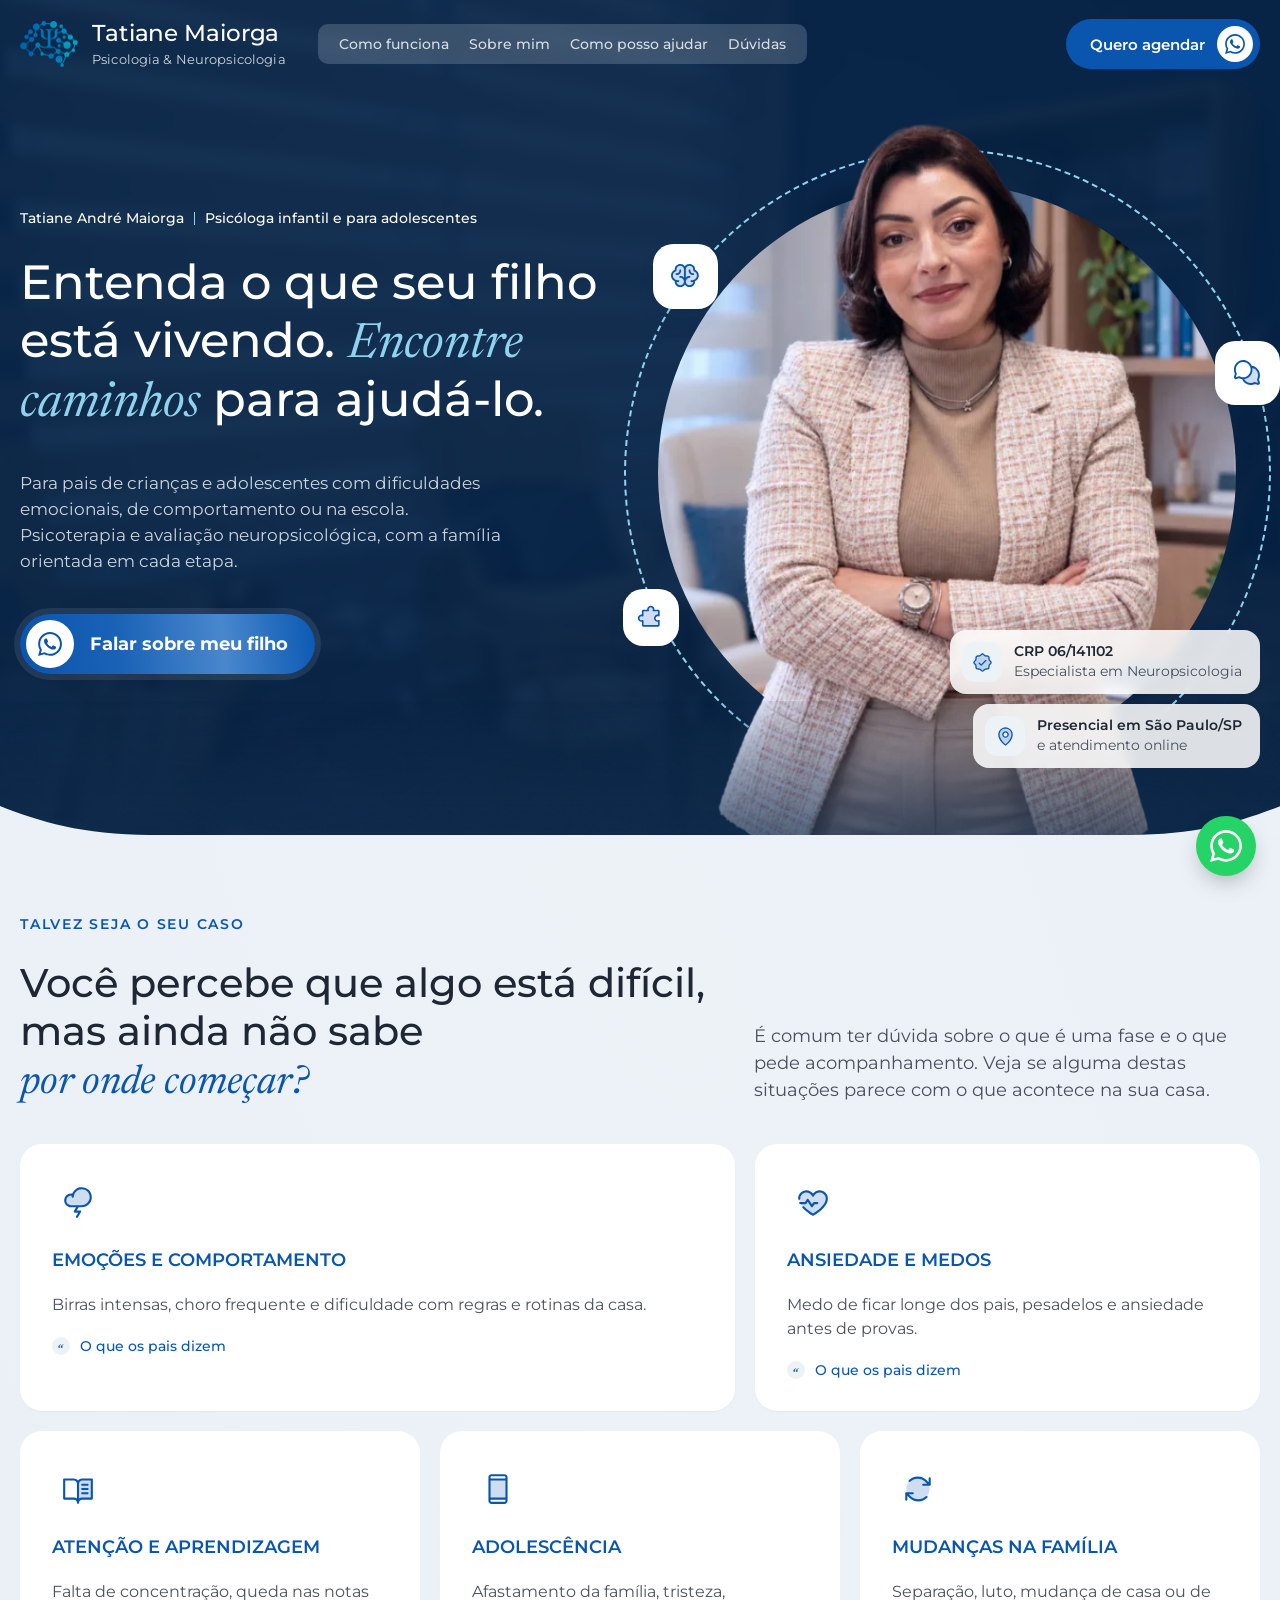
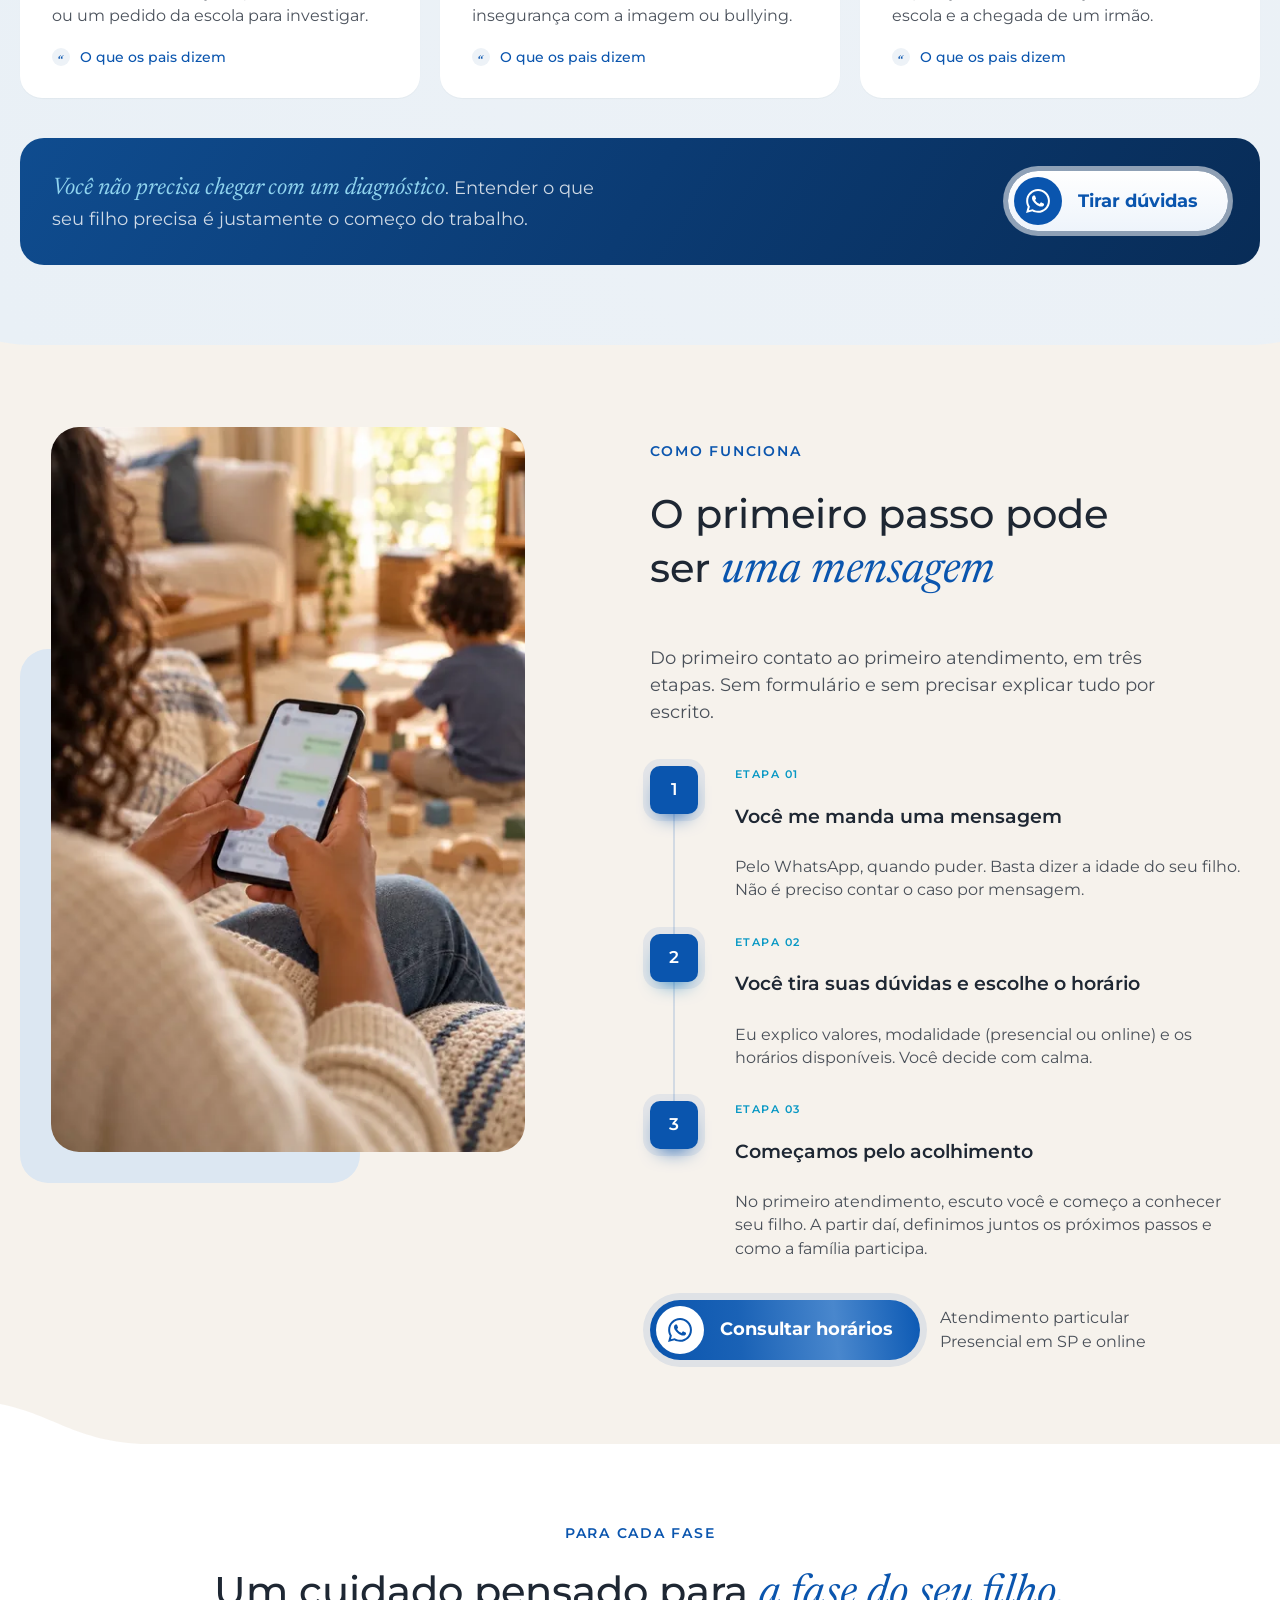
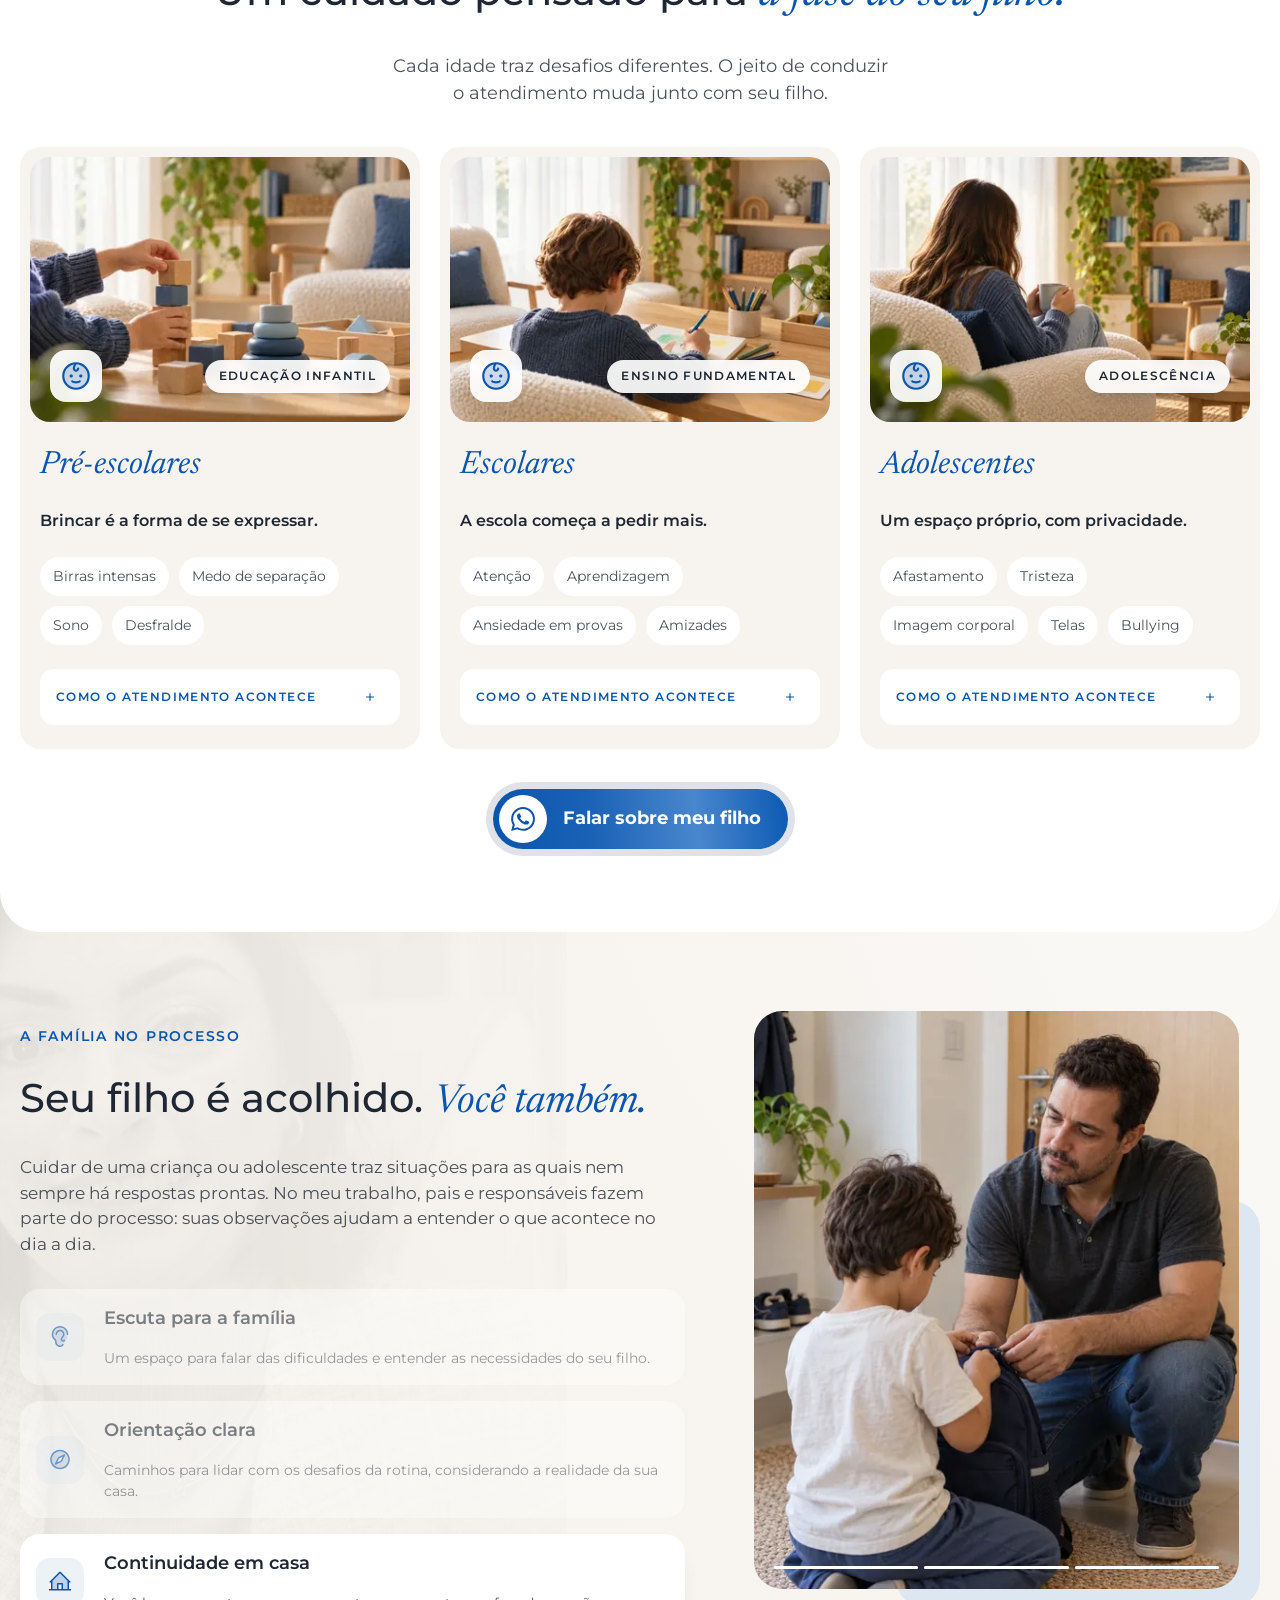
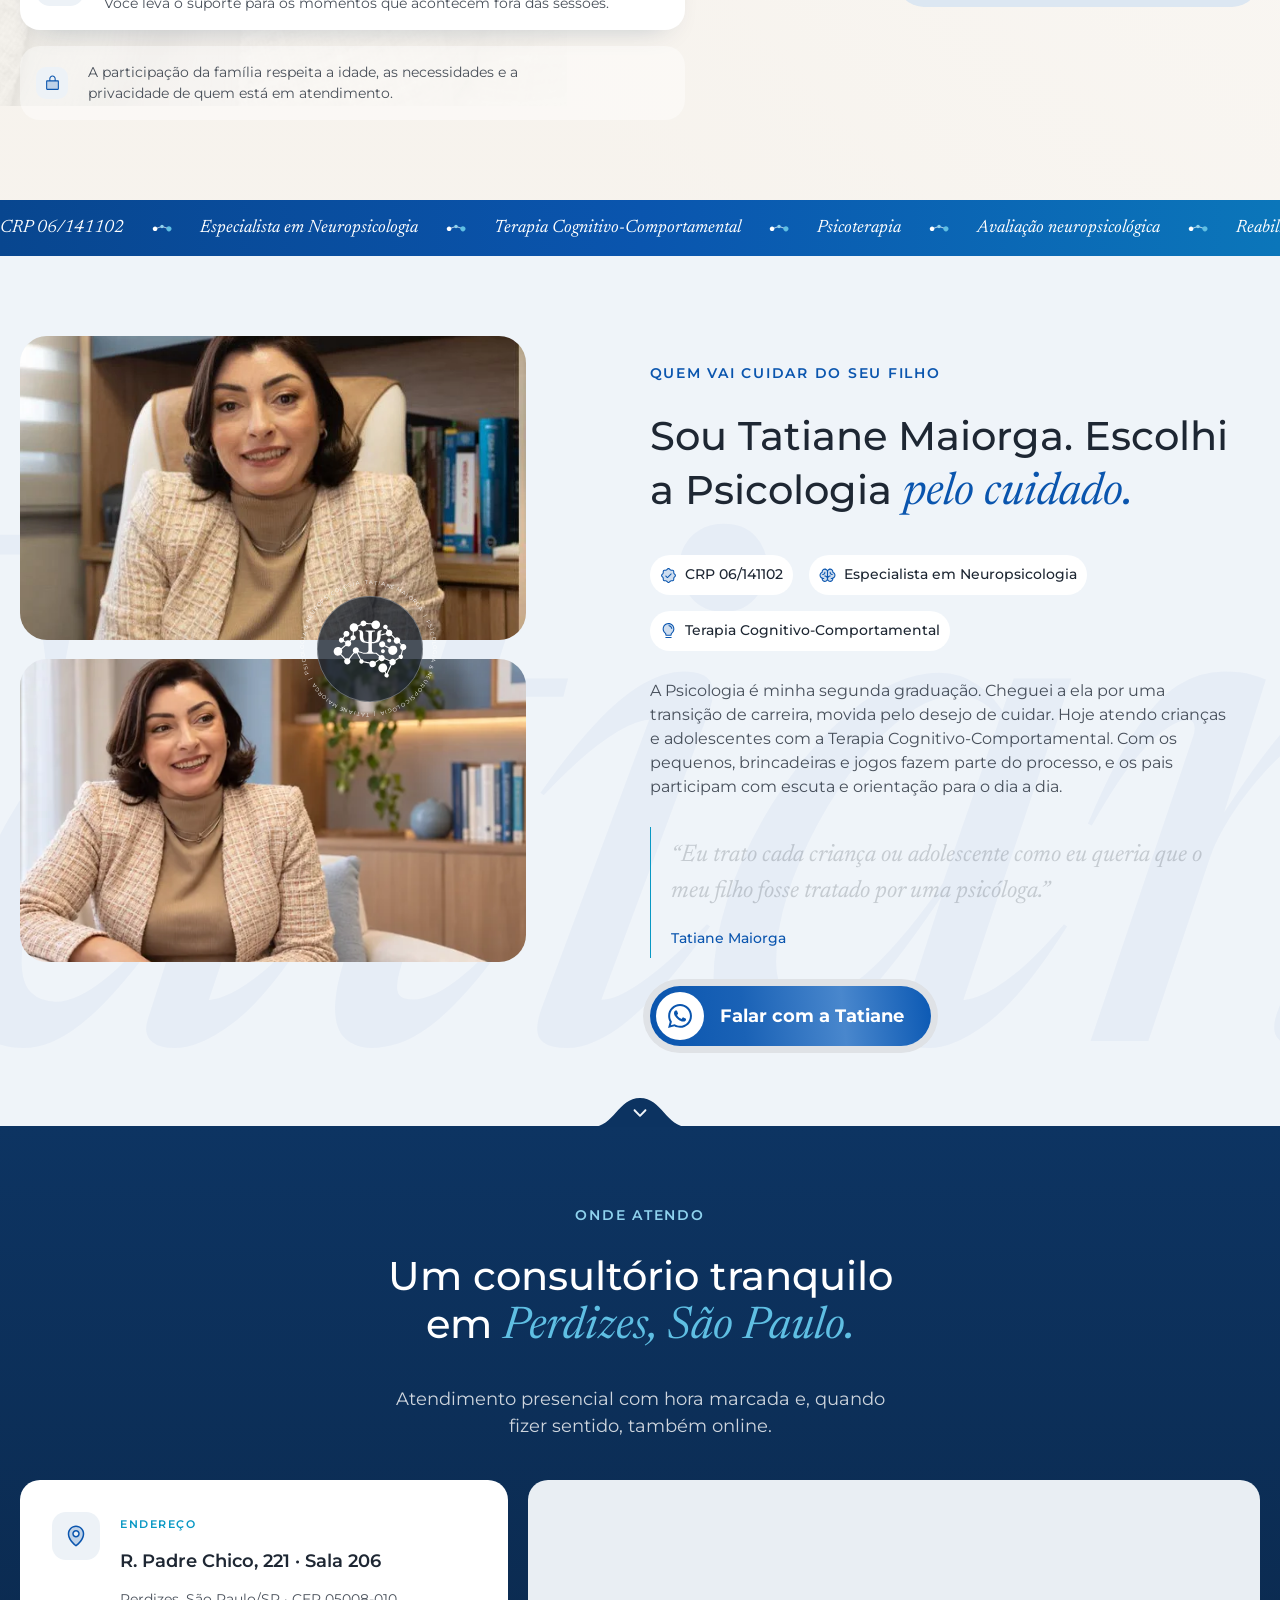
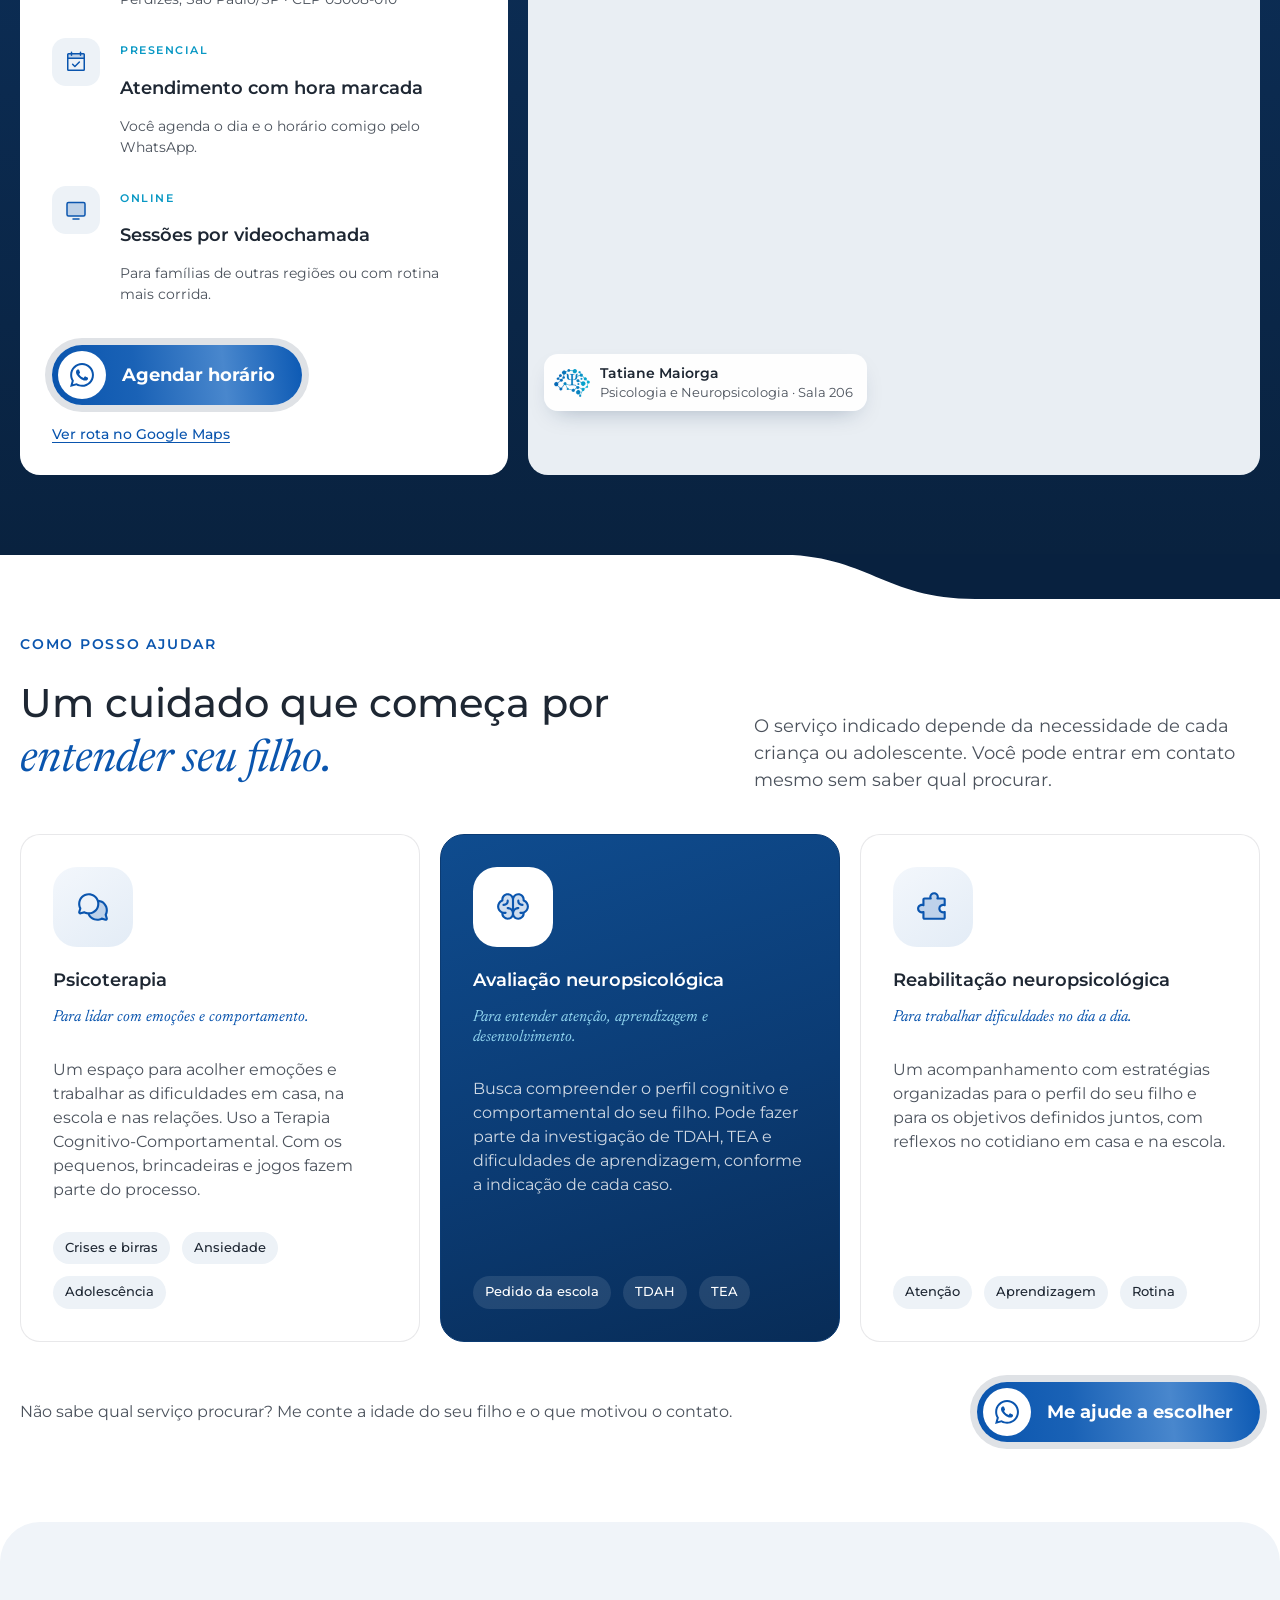
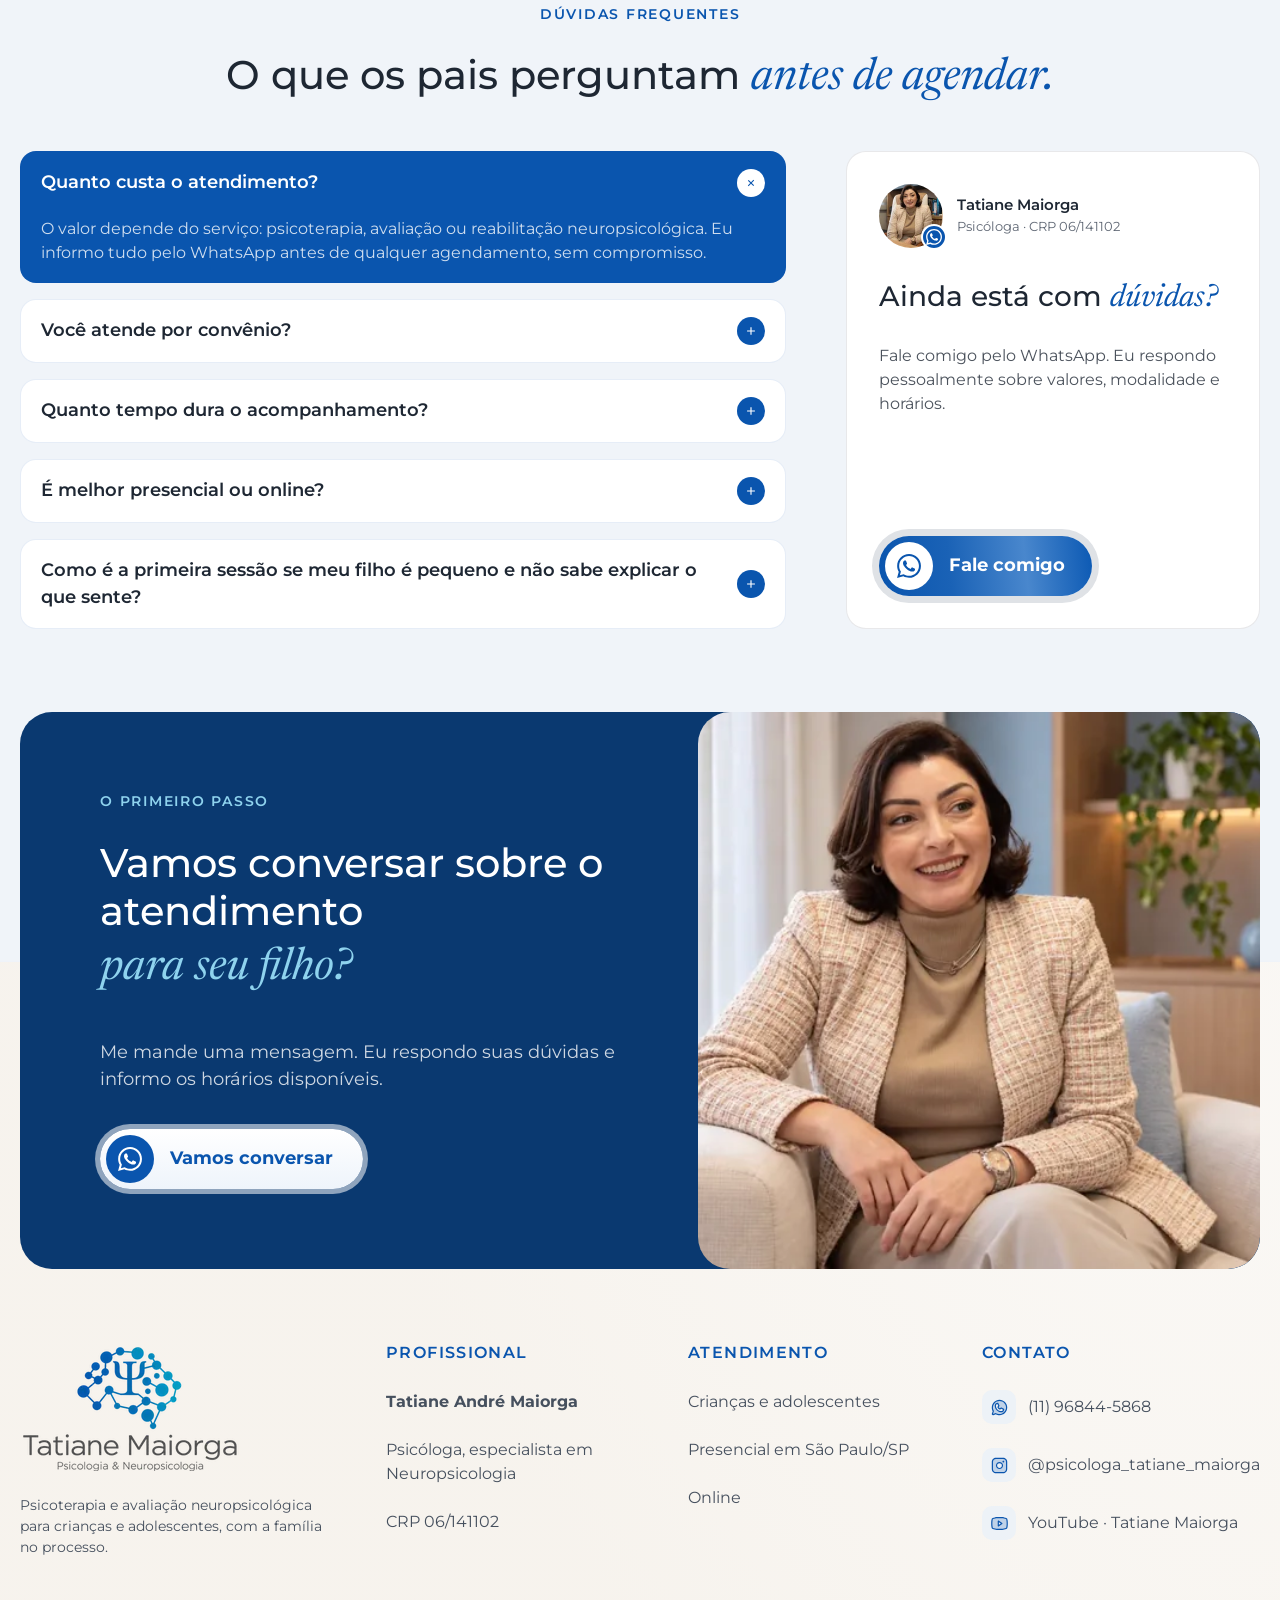
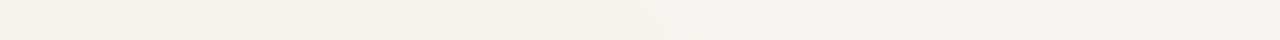
==== commit edff4a16: "Mapa e rota apontam para a ficha do Google Meu Negócio Co-Authored-By: Claude Opus 5.5 <noreply@anth" ====
--- a/index-dark.html
+++ b/index-dark.html
@@ -95,7 +95,8 @@
           }
         ],
         "sameAs": [
-          "https://www.instagram.com/psicologa_tatiane_maiorga/"
+          "https://www.instagram.com/psicologa_tatiane_maiorga/",
+          "https://maps.google.com/?cid=3370122279599488494"
         ],
         "founder": {
           "@id": "https://tatianemaiorga.vercel.app/#tatiane"
@@ -129,7 +130,13 @@
               }
             }
           ]
-        }
+        },
+        "geo": {
+          "@type": "GeoCoordinates",
+          "latitude": -23.5304259,
+          "longitude": -46.6818989
+        },
+        "hasMap": "https://maps.google.com/?cid=3370122279599488494"
       },
       {
         "@type": "Person",
@@ -664,15 +671,15 @@
               <span class="btn-cta__icone"><img src="assets/whatsapp.svg" alt=""></span>
               <span class="btn-cta__texto">Agendar horário</span>
             </a>
-            <a class="local-rota" href="https://www.google.com/maps/dir/?api=1&amp;destination=Tatiane+Maiorga+Piscologia+e+Neuropsicologia%2C+R.+Padre+Chico%2C+221+-+Perdizes%2C+S%C3%A3o+Paulo+-+SP%2C+05008-010" target="_blank" rel="noopener">Ver rota no Google Maps</a>
+            <a class="local-rota" href="https://www.google.com/maps/dir//Tatiane+Maiorga+Piscologia+e+Neuropsicologia/@-23.5304259,-46.6818989,17z/data=!4m8!4m7!1m0!1m5!1m1!1s0x94ce57366da62259:0x2ec5145b8d283dee!2m2!1d-46.6818989!2d-23.5304259" target="_blank" rel="noopener">Ver rota no Google Maps</a>
           </div>
 
           <div class="local-mapa">
-            <iframe src="https://maps.google.com/maps?q=R.%20Padre%20Chico%2C%20221%20-%20Perdizes%2C%20S%C3%A3o%20Paulo%20-%20SP%2C%2005008-010&amp;z=16&amp;hl=pt-BR&amp;output=embed" title="Mapa do consultório: R. Padre Chico, 221, Perdizes, São Paulo" loading="lazy" referrerpolicy="no-referrer-when-downgrade"></iframe>
-            <div class="local-mapa__selo" aria-hidden="true">
+            <iframe src="https://www.google.com/maps/embed?pb=!1m18!1m12!1m3!1d1828.7!2d-46.6818989!3d-23.5304259!2m3!1f0!2f0!3f0!3m2!1i1024!2i768!4f13.1!3m3!1m2!1s0x94ce57366da62259%3A0x2ec5145b8d283dee!2sTatiane%20Maiorga%20Piscologia%20e%20Neuropsicologia!5e0!3m2!1spt-BR!2sbr!4v1791480000000!5m2!1spt-BR!2sbr" title="Mapa do consultório: R. Padre Chico, 221, Perdizes, São Paulo" loading="lazy" referrerpolicy="no-referrer-when-downgrade"></iframe>
+            <a class="local-mapa__selo" href="https://maps.google.com/?cid=3370122279599488494" target="_blank" rel="noopener" aria-label="Abrir a ficha do consultório no Google Maps">
               <img src="assets/logo-simbolo-58.webp" alt="" width="36" height="28">
               <span><strong>Tatiane Maiorga</strong> Psicologia e Neuropsicologia · Sala 206</span>
-            </div>
+            </a>
           </div>
         </div>
       </div>
--- a/style.css
+++ b/style.css
@@ -217,6 +217,9 @@
   height: 79px;
   translate: -50% 0;
   background: url("assets/onda-hero.svg") 0 0 / 100% 100% no-repeat;
+  /* telas mais largas que a onda (ultra-wide, zoom reduzido): a ponta cheia continua até a borda
+     com a mesma cor; a curva fica no mesmo lugar do Figma (sombra sobrepõe 1px para não criar linha) */
+  box-shadow: -4616.72px 0 0 #ebf1f6, 4616.72px 0 0 #ebf1f6;
   pointer-events: none;
 }
 
@@ -476,6 +479,7 @@
     width: 1827.62px;
     height: 33px;
     background-image: url("assets/onda-hero-mobile.svg");
+    box-shadow: none;
   }
 
   .cabecalho { padding-top: 17px; }
@@ -568,6 +572,7 @@
   height: 45px;
   translate: -50% 0;
   background: url("assets/onda-dores.svg") 0 0 / 100% 100% no-repeat;
+  box-shadow: -3266.5px 0 0 #f6f2ec, 3266.5px 0 0 #f6f2ec; /* ver nota da onda do hero */
   pointer-events: none;
 }
 
@@ -746,6 +751,7 @@
   width: 2426.5px;
   height: 45px;
   background: url("assets/onda-como-funciona.svg") 0 0 / 100% 100% no-repeat;
+  box-shadow: -2425.5px 0 0 var(--branco); /* ver nota da onda do hero */
   pointer-events: none;
 }
 .como-funciona .container {
@@ -1737,7 +1743,7 @@
   background: #e9eef3;
 }
 .local-mapa iframe { position: absolute; inset: 0; width: 100%; height: 100%; border: 0; }
-/* selinho com o nome (acima do seletor de satélite, sem cobrir o logo e os créditos do Google) */
+/* selinho com o nome, abre a ficha no Google (acima do seletor de satélite, sem cobrir o logo e os créditos do Google) */
 .local-mapa__selo {
   position: absolute;
   left: 16px;
@@ -1753,8 +1759,10 @@
   font-size: 12.5px;
   line-height: 1.4;
   color: var(--texto-80);
-  pointer-events: none;
-}
+  transition: translate 0.2s ease, box-shadow 0.2s ease;
+}
+.local-mapa__selo:hover { translate: 0 -2px; box-shadow: 0 14px 28px -12px rgba(11, 42, 79, 0.45); }
+.local-mapa__selo:focus-visible { outline: 2px solid var(--azul); outline-offset: 2px; }
 .local-mapa__selo img { flex: none; width: 36px; height: 28px; }
 .local-mapa__selo strong { display: block; font-weight: 600; font-size: 14px; color: var(--texto); }
 
@@ -1789,6 +1797,7 @@
   height: 45px;
   rotate: 180deg;
   background: url("assets/onda-servicos.svg") 0 0 / 100% 100% no-repeat;
+  box-shadow: -2425.5px 0 0 #08213f; /* girada 180°: estende a ponta escura da direita (ver nota da onda do hero) */
   pointer-events: none;
 }
 .servicos .container { position: relative; }
@@ -2091,6 +2100,9 @@
   --faq-resto: 249px; /* o fundo azul-claro da FAQ continua por trás do topo do card */
   background:
     url("assets/onda-cta.svg") 50% var(--faq-resto) / 3355.5px 45px no-repeat,
+    /* telas mais largas que a onda: as pontas azul-claras continuam até as bordas */
+    linear-gradient(#f0f4f9, #f0f4f9) left var(--faq-resto) / max(0px, 50% - 1676.75px) 45px no-repeat,
+    linear-gradient(#f0f4f9, #f0f4f9) right var(--faq-resto) / max(0px, 50% - 1676.75px) 45px no-repeat,
     linear-gradient(#f0f4f9, #f0f4f9) 0 0 / 100% calc(var(--faq-resto) + 1px) no-repeat, /* +1px por baixo da onda */
     url("data:image/svg+xml;utf8,<svg viewBox='0 0 1920 563' xmlns='http://www.w3.org/2000/svg' preserveAspectRatio='none'><rect width='100%' height='100%' fill='url(%23g)'/><defs><radialGradient id='g' gradientUnits='userSpaceOnUse' cx='0' cy='0' r='10' gradientTransform='matrix(-70.25 52.154 -119.31 -85.028 1662.5 41.461)'><stop stop-color='rgba(246,242,236,0.5)'/><stop offset='1' stop-color='rgba(246,242,236,0.92549)'/></radialGradient></defs></svg>") 0 var(--faq-resto) / 100% calc(100% - var(--faq-resto)) no-repeat,
     var(--branco);
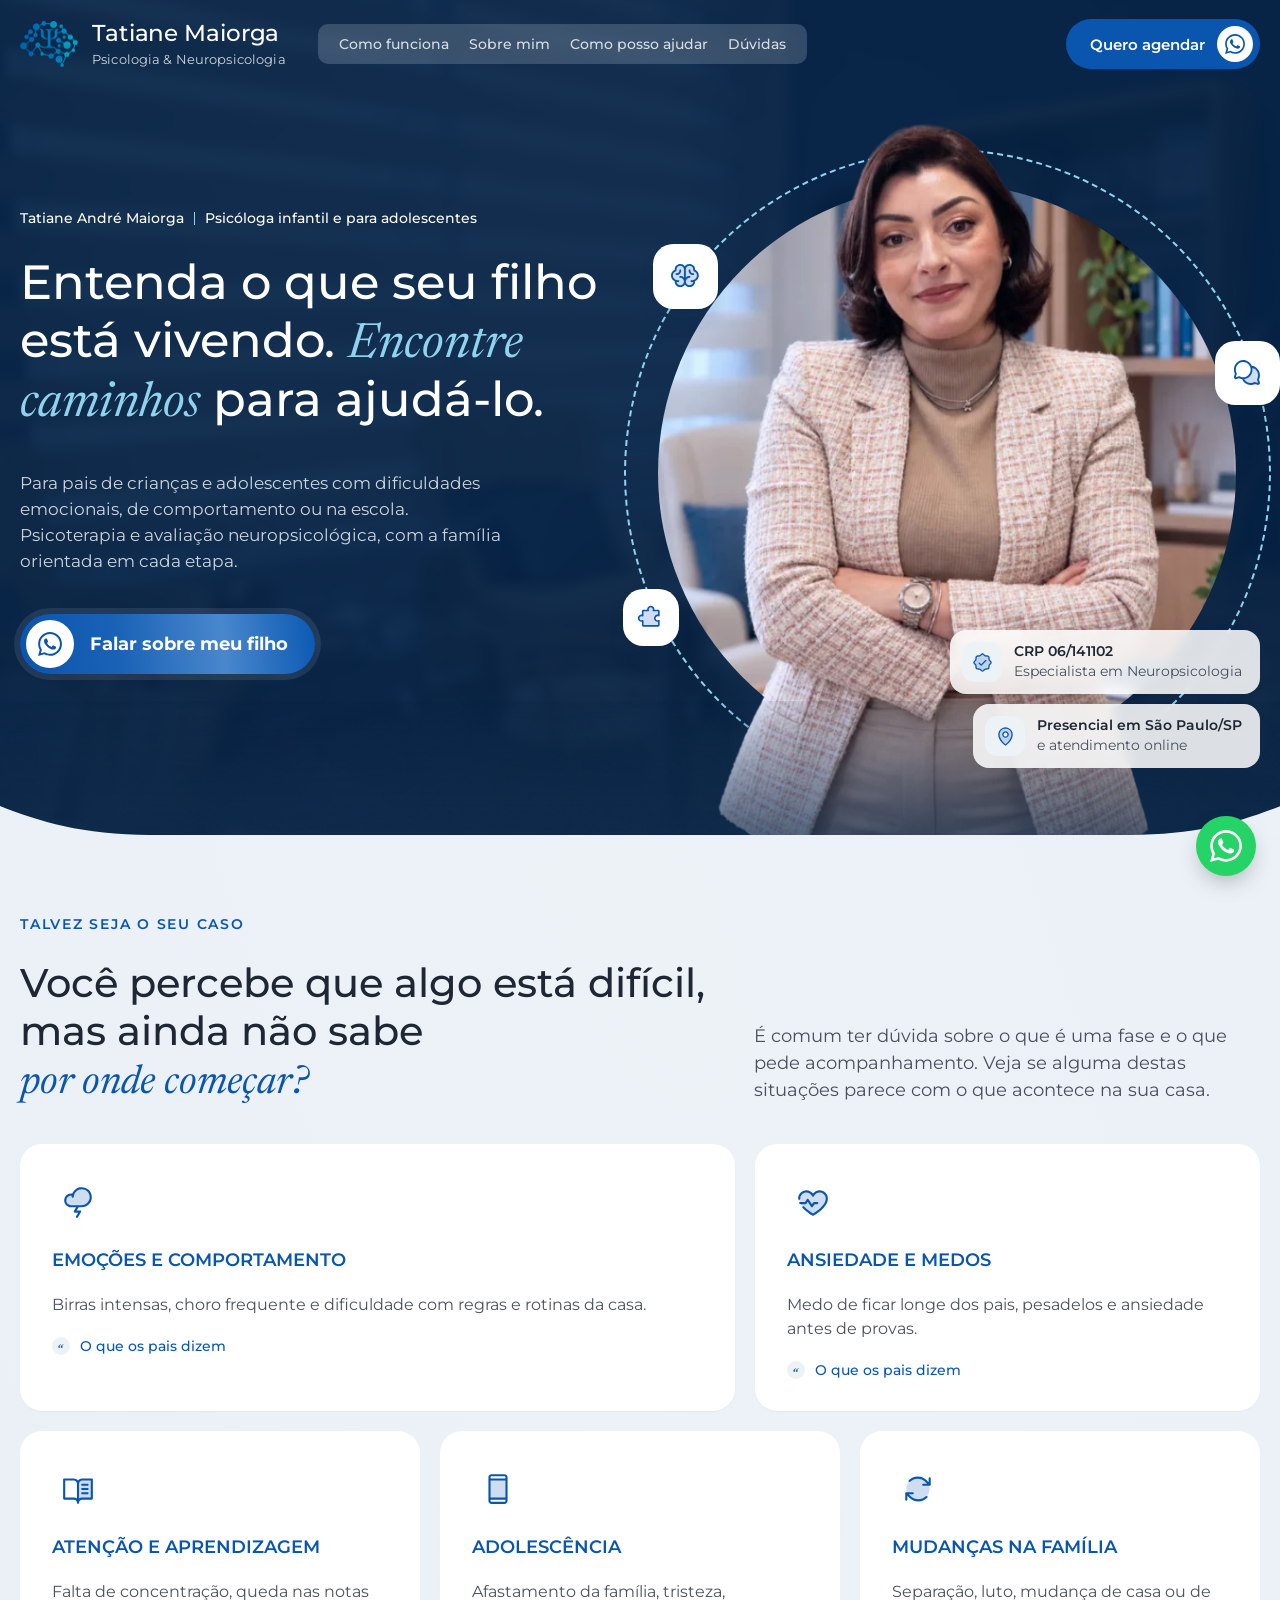
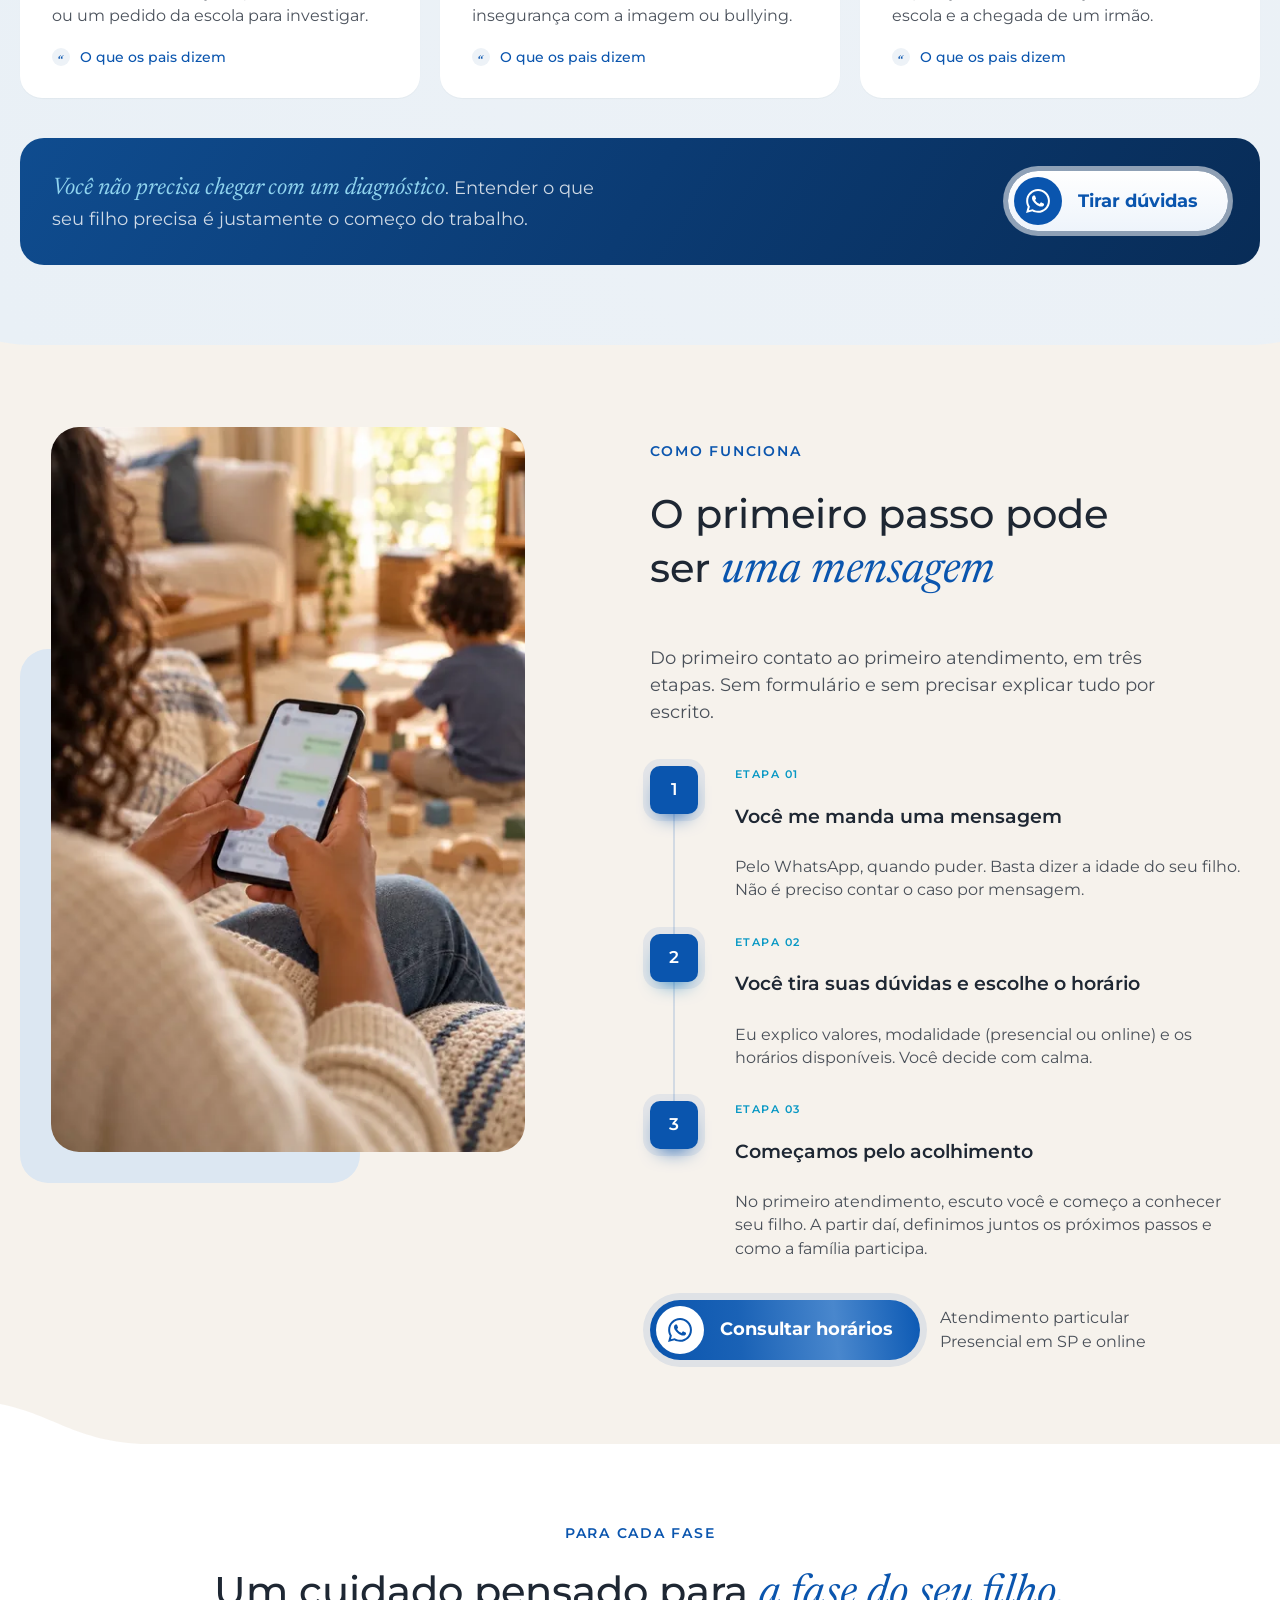
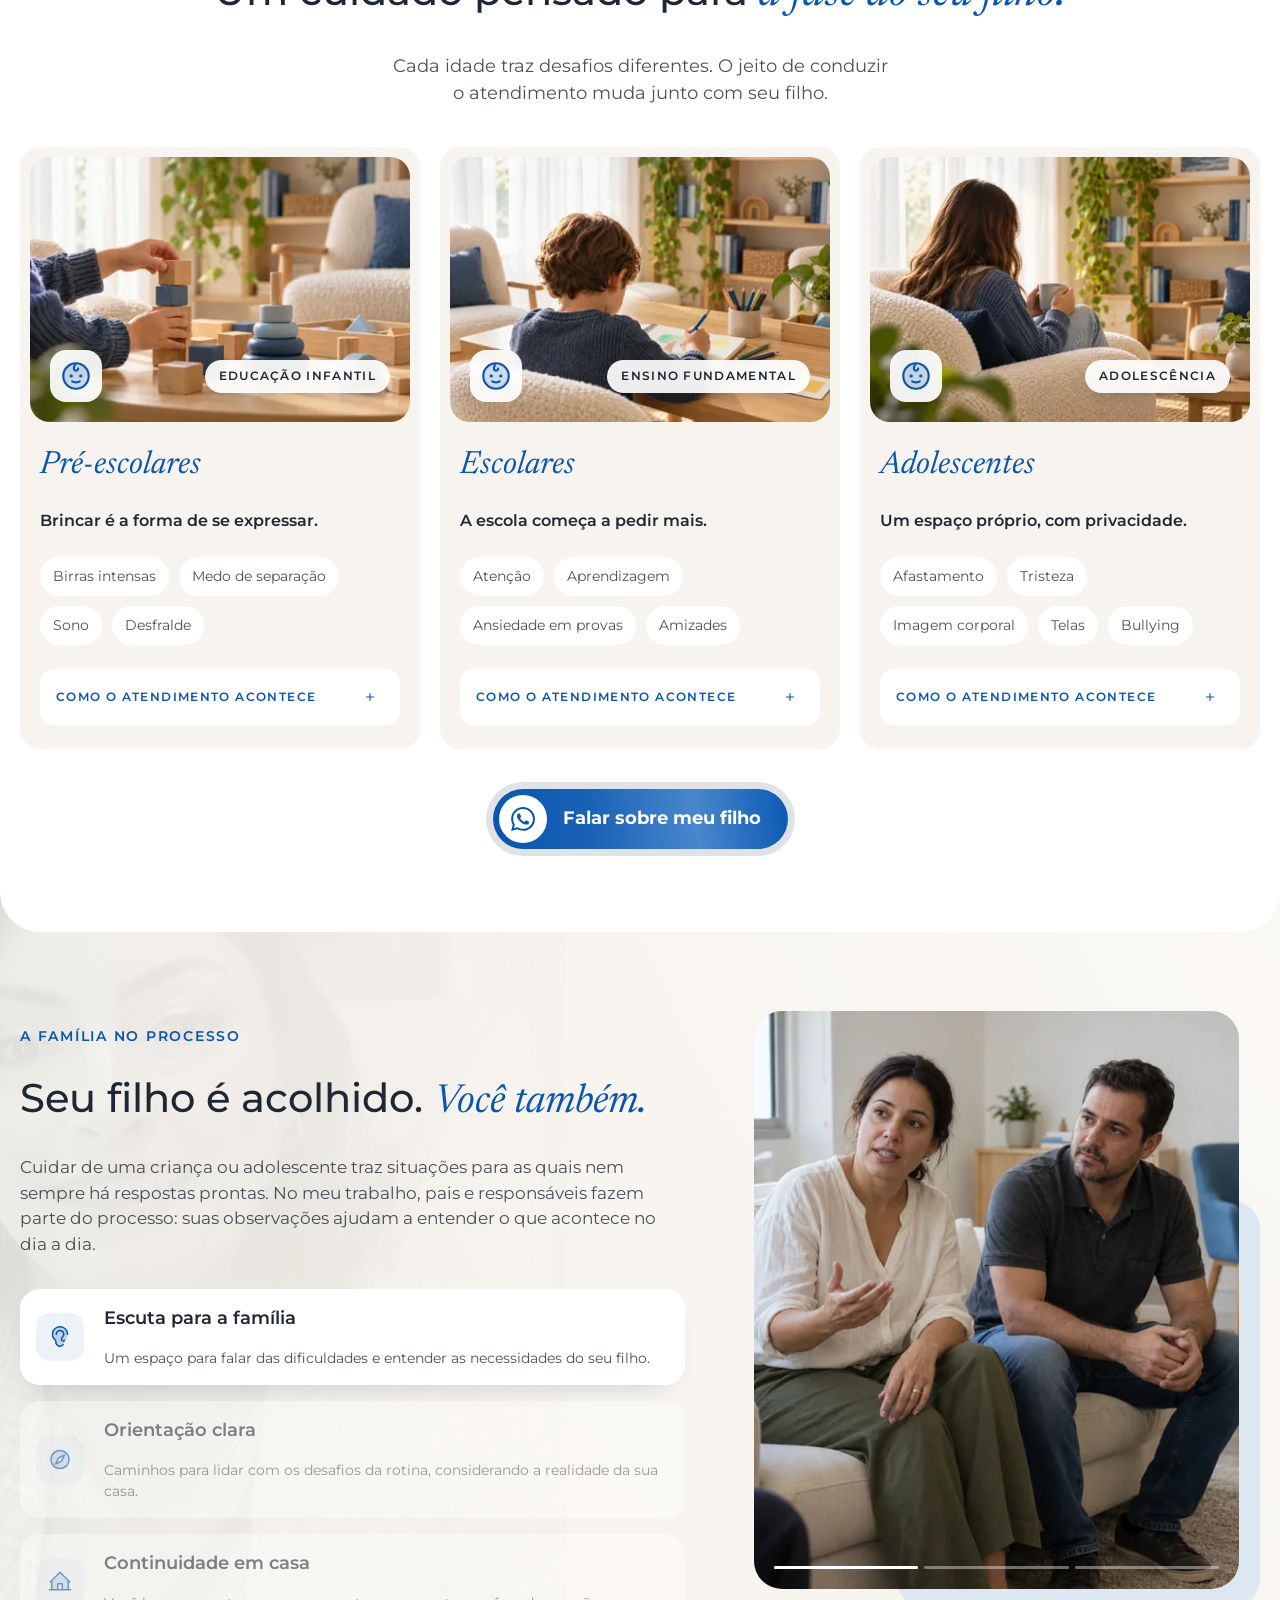
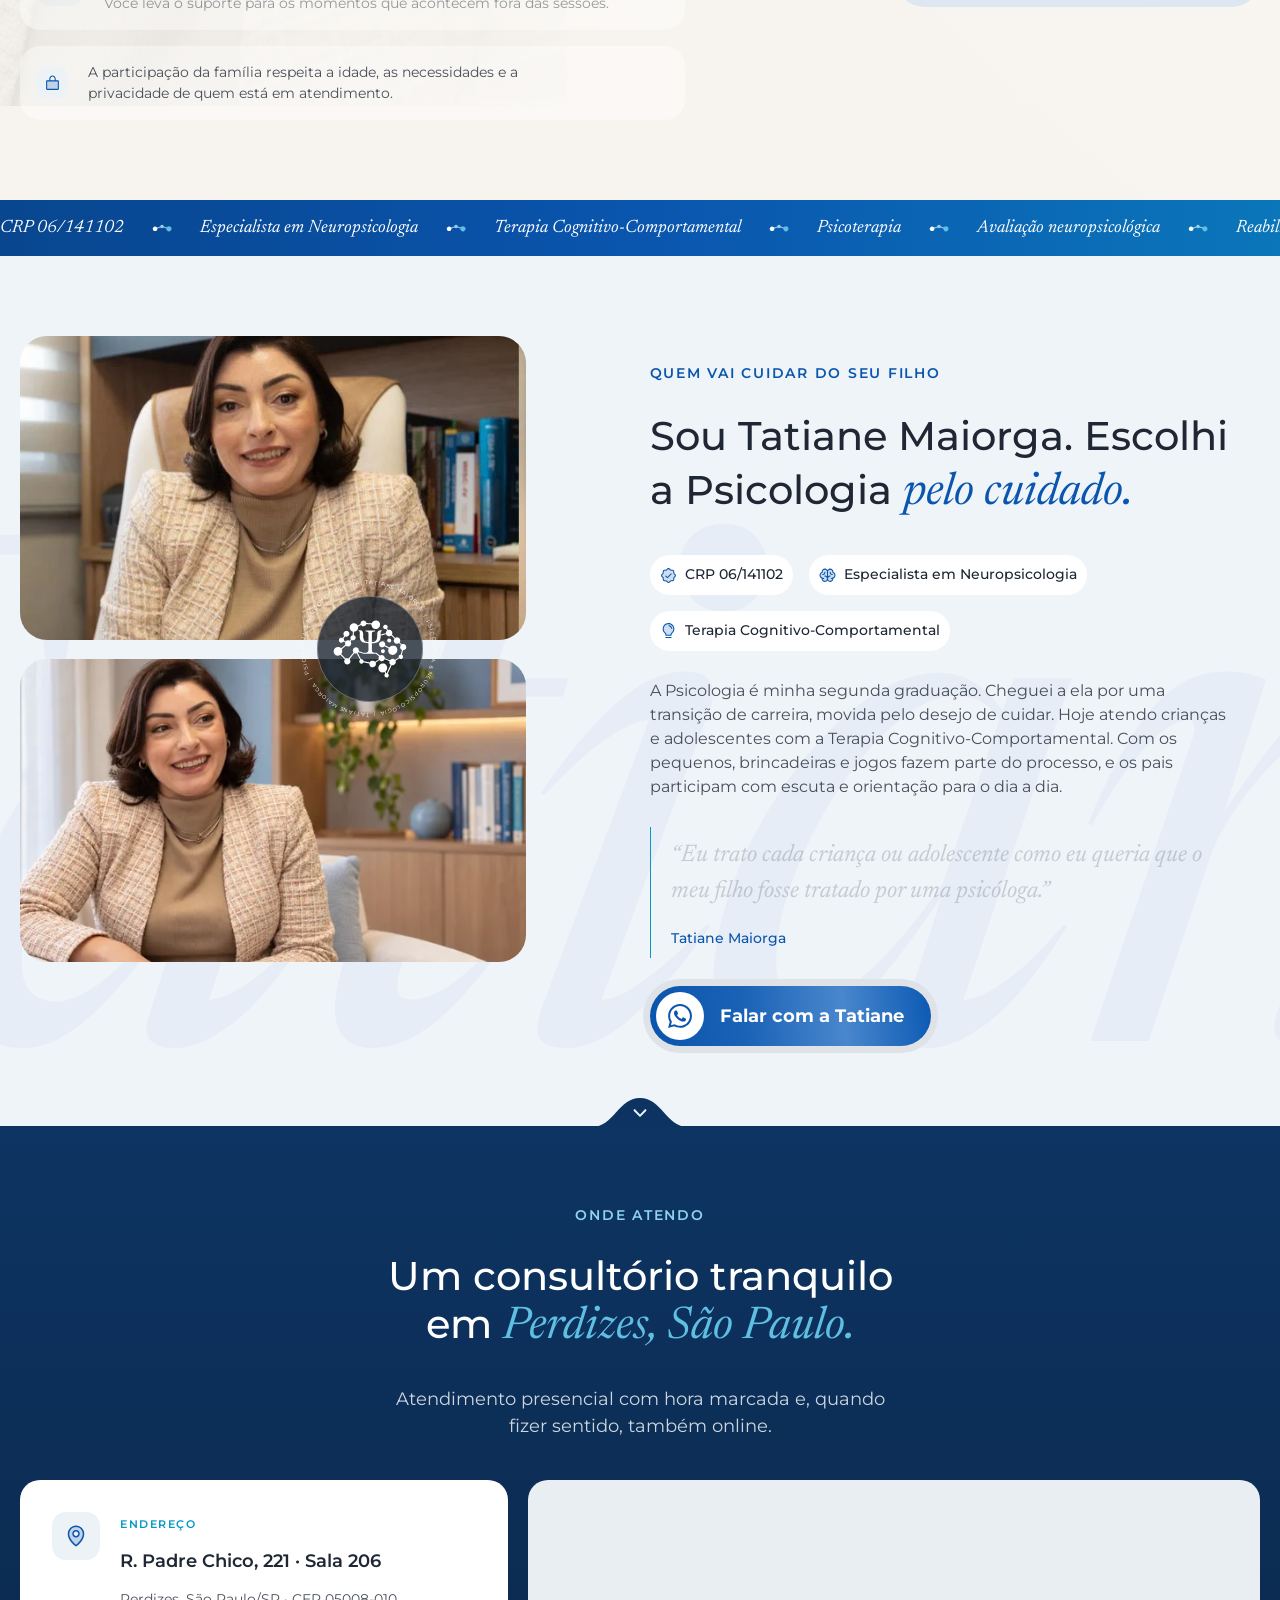
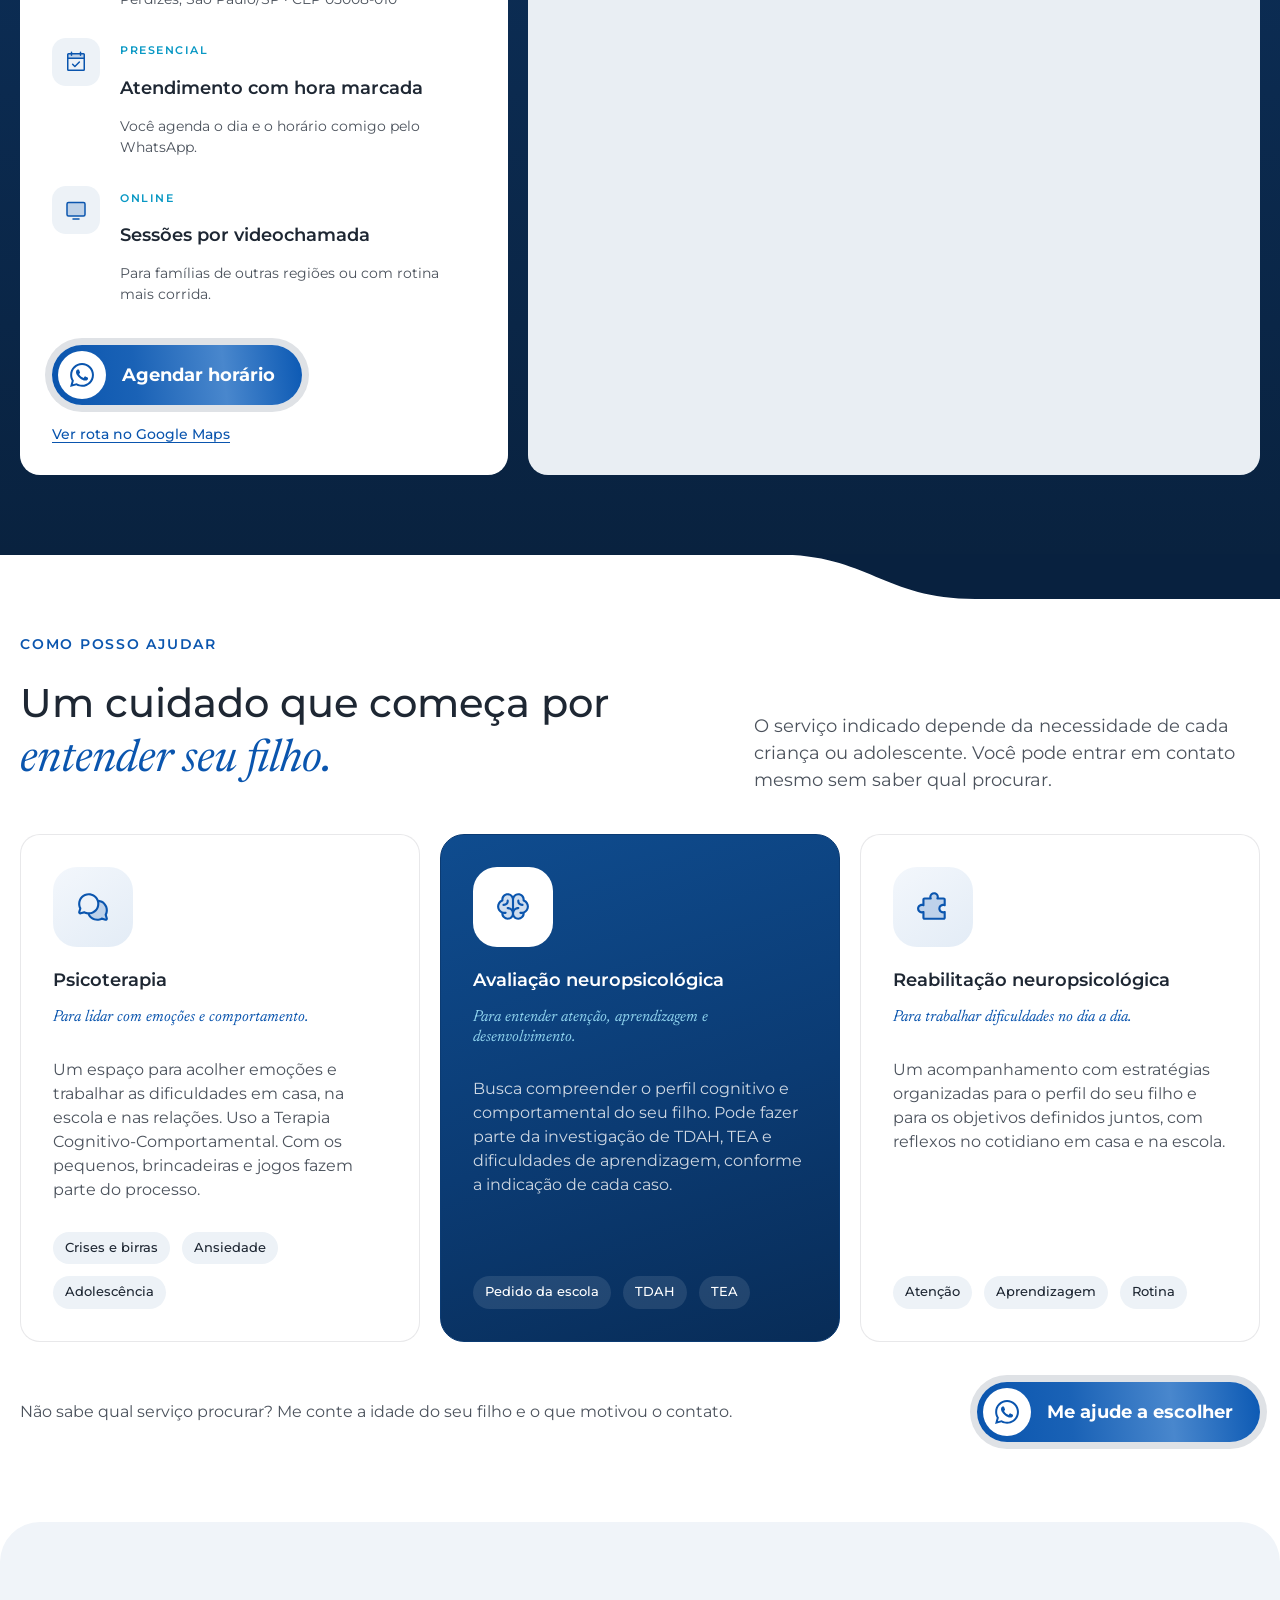
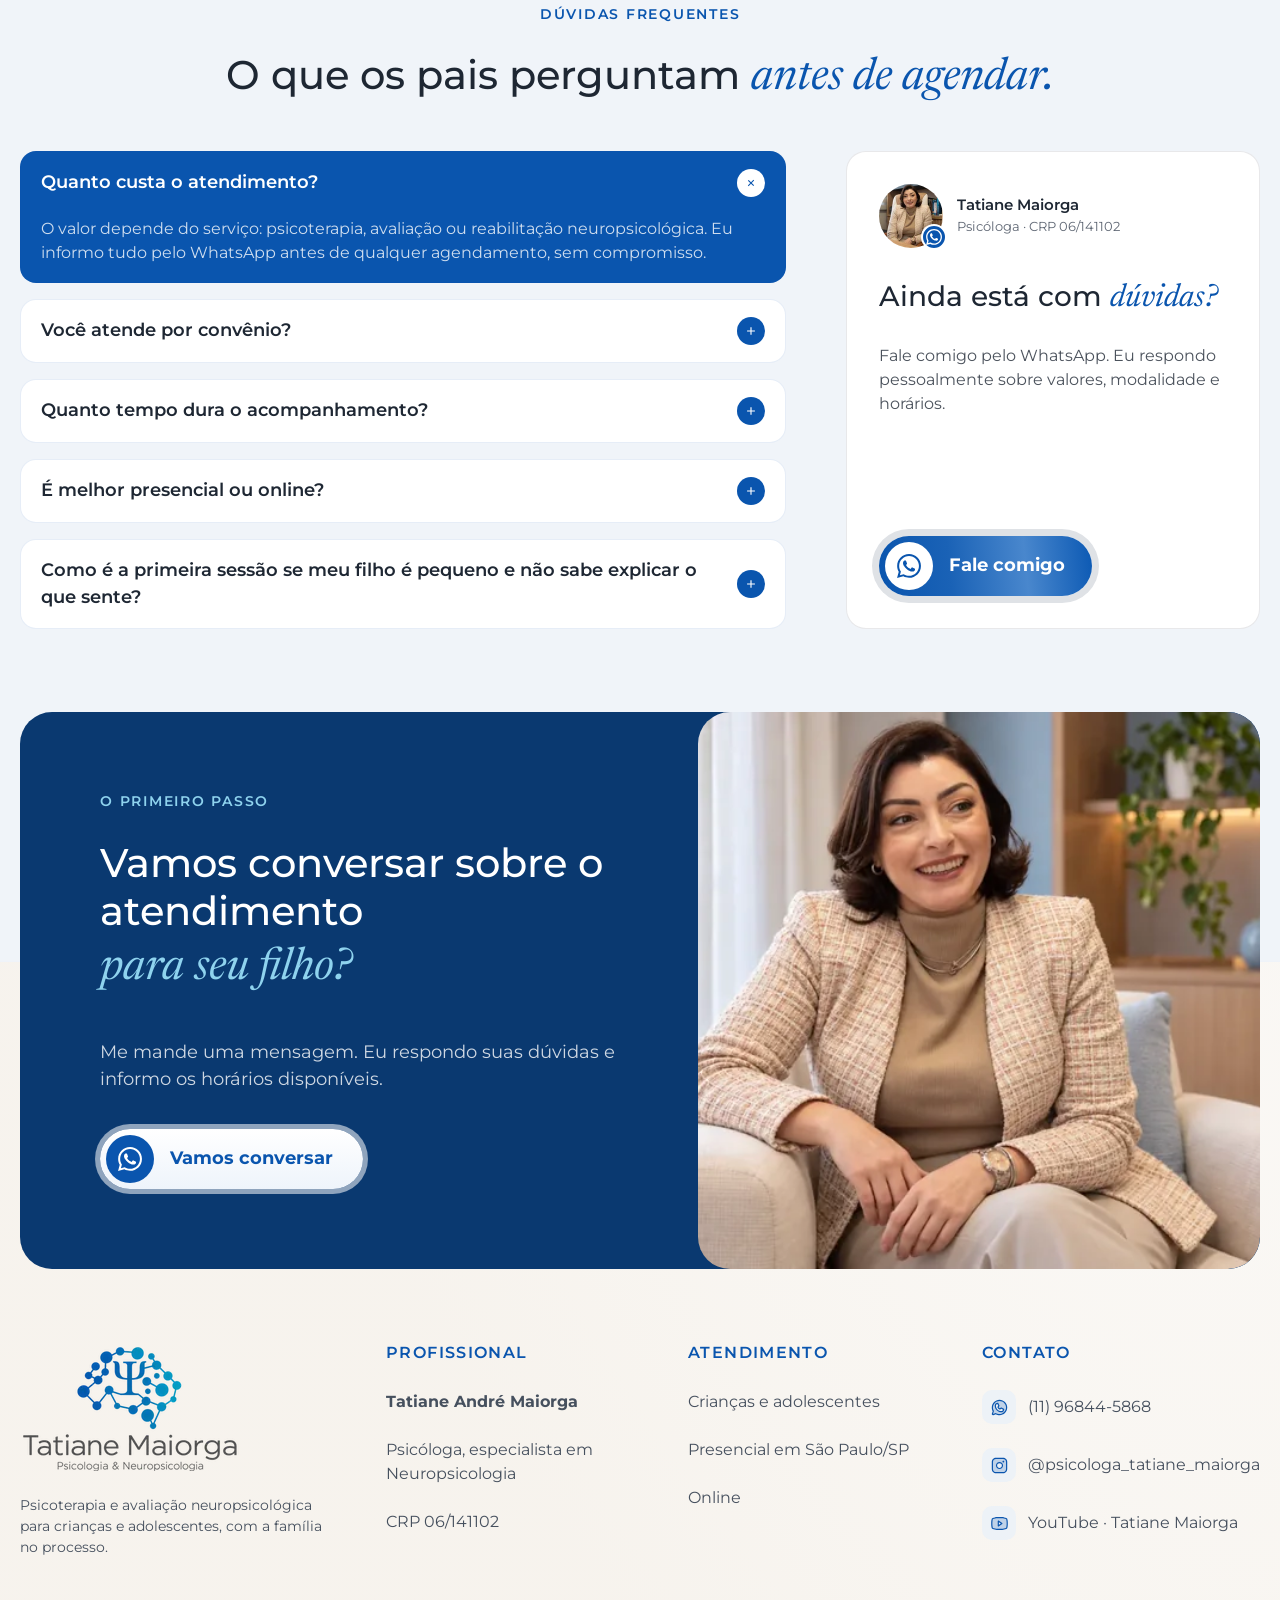
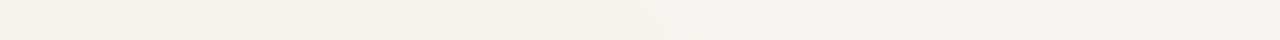
==== commit e4a63ce4: "Remove o selo sobre o mapa e o link abre a ficha no Google Maps Co-Authored-By: Claude Opus 5.5 <nor" ====
--- a/index-dark.html
+++ b/index-dark.html
@@ -671,15 +671,11 @@
               <span class="btn-cta__icone"><img src="assets/whatsapp.svg" alt=""></span>
               <span class="btn-cta__texto">Agendar horário</span>
             </a>
-            <a class="local-rota" href="https://www.google.com/maps/dir//Tatiane+Maiorga+Piscologia+e+Neuropsicologia/@-23.5304259,-46.6818989,17z/data=!4m8!4m7!1m0!1m5!1m1!1s0x94ce57366da62259:0x2ec5145b8d283dee!2m2!1d-46.6818989!2d-23.5304259" target="_blank" rel="noopener">Ver rota no Google Maps</a>
+            <a class="local-rota" href="https://maps.google.com/?cid=3370122279599488494" target="_blank" rel="noopener">Ver rota no Google Maps</a>
           </div>
 
           <div class="local-mapa">
             <iframe src="https://www.google.com/maps/embed?pb=!1m18!1m12!1m3!1d1828.7!2d-46.6818989!3d-23.5304259!2m3!1f0!2f0!3f0!3m2!1i1024!2i768!4f13.1!3m3!1m2!1s0x94ce57366da62259%3A0x2ec5145b8d283dee!2sTatiane%20Maiorga%20Piscologia%20e%20Neuropsicologia!5e0!3m2!1spt-BR!2sbr!4v1791480000000!5m2!1spt-BR!2sbr" title="Mapa do consultório: R. Padre Chico, 221, Perdizes, São Paulo" loading="lazy" referrerpolicy="no-referrer-when-downgrade"></iframe>
-            <a class="local-mapa__selo" href="https://maps.google.com/?cid=3370122279599488494" target="_blank" rel="noopener" aria-label="Abrir a ficha do consultório no Google Maps">
-              <img src="assets/logo-simbolo-58.webp" alt="" width="36" height="28">
-              <span><strong>Tatiane Maiorga</strong> Psicologia e Neuropsicologia · Sala 206</span>
-            </a>
           </div>
         </div>
       </div>
--- a/style.css
+++ b/style.css
@@ -1743,28 +1743,6 @@
   background: #e9eef3;
 }
 .local-mapa iframe { position: absolute; inset: 0; width: 100%; height: 100%; border: 0; }
-/* selinho com o nome, abre a ficha no Google (acima do seletor de satélite, sem cobrir o logo e os créditos do Google) */
-.local-mapa__selo {
-  position: absolute;
-  left: 16px;
-  bottom: 64px;
-  display: flex;
-  align-items: center;
-  gap: 10px;
-  max-width: calc(100% - 32px);
-  padding: 10px 14px 10px 10px;
-  border-radius: 14px;
-  background: rgba(255, 255, 255, 0.95);
-  box-shadow: 0 10px 24px -12px rgba(11, 42, 79, 0.35);
-  font-size: 12.5px;
-  line-height: 1.4;
-  color: var(--texto-80);
-  transition: translate 0.2s ease, box-shadow 0.2s ease;
-}
-.local-mapa__selo:hover { translate: 0 -2px; box-shadow: 0 14px 28px -12px rgba(11, 42, 79, 0.45); }
-.local-mapa__selo:focus-visible { outline: 2px solid var(--azul); outline-offset: 2px; }
-.local-mapa__selo img { flex: none; width: 36px; height: 28px; }
-.local-mapa__selo strong { display: block; font-weight: 600; font-size: 14px; color: var(--texto); }
 
 @media (max-width: 1023px) {
   .local { padding: 60px 0; }
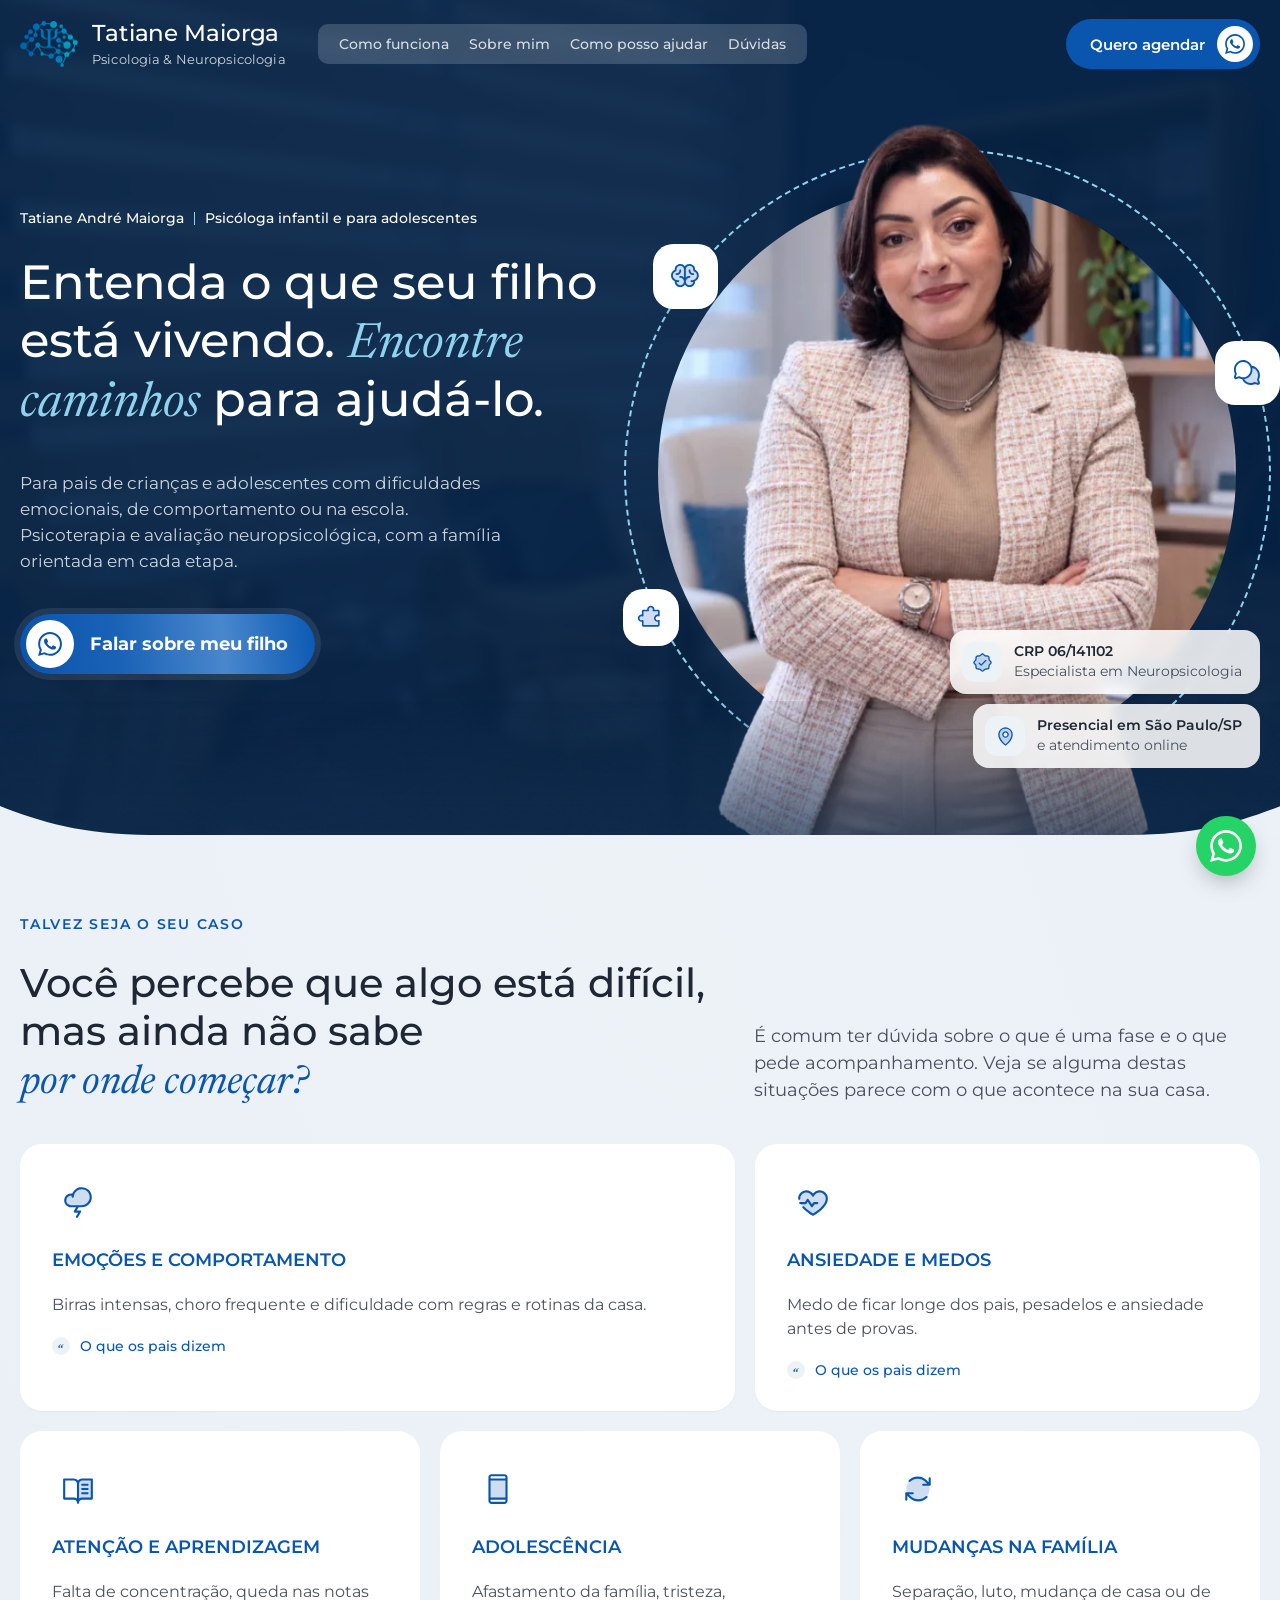
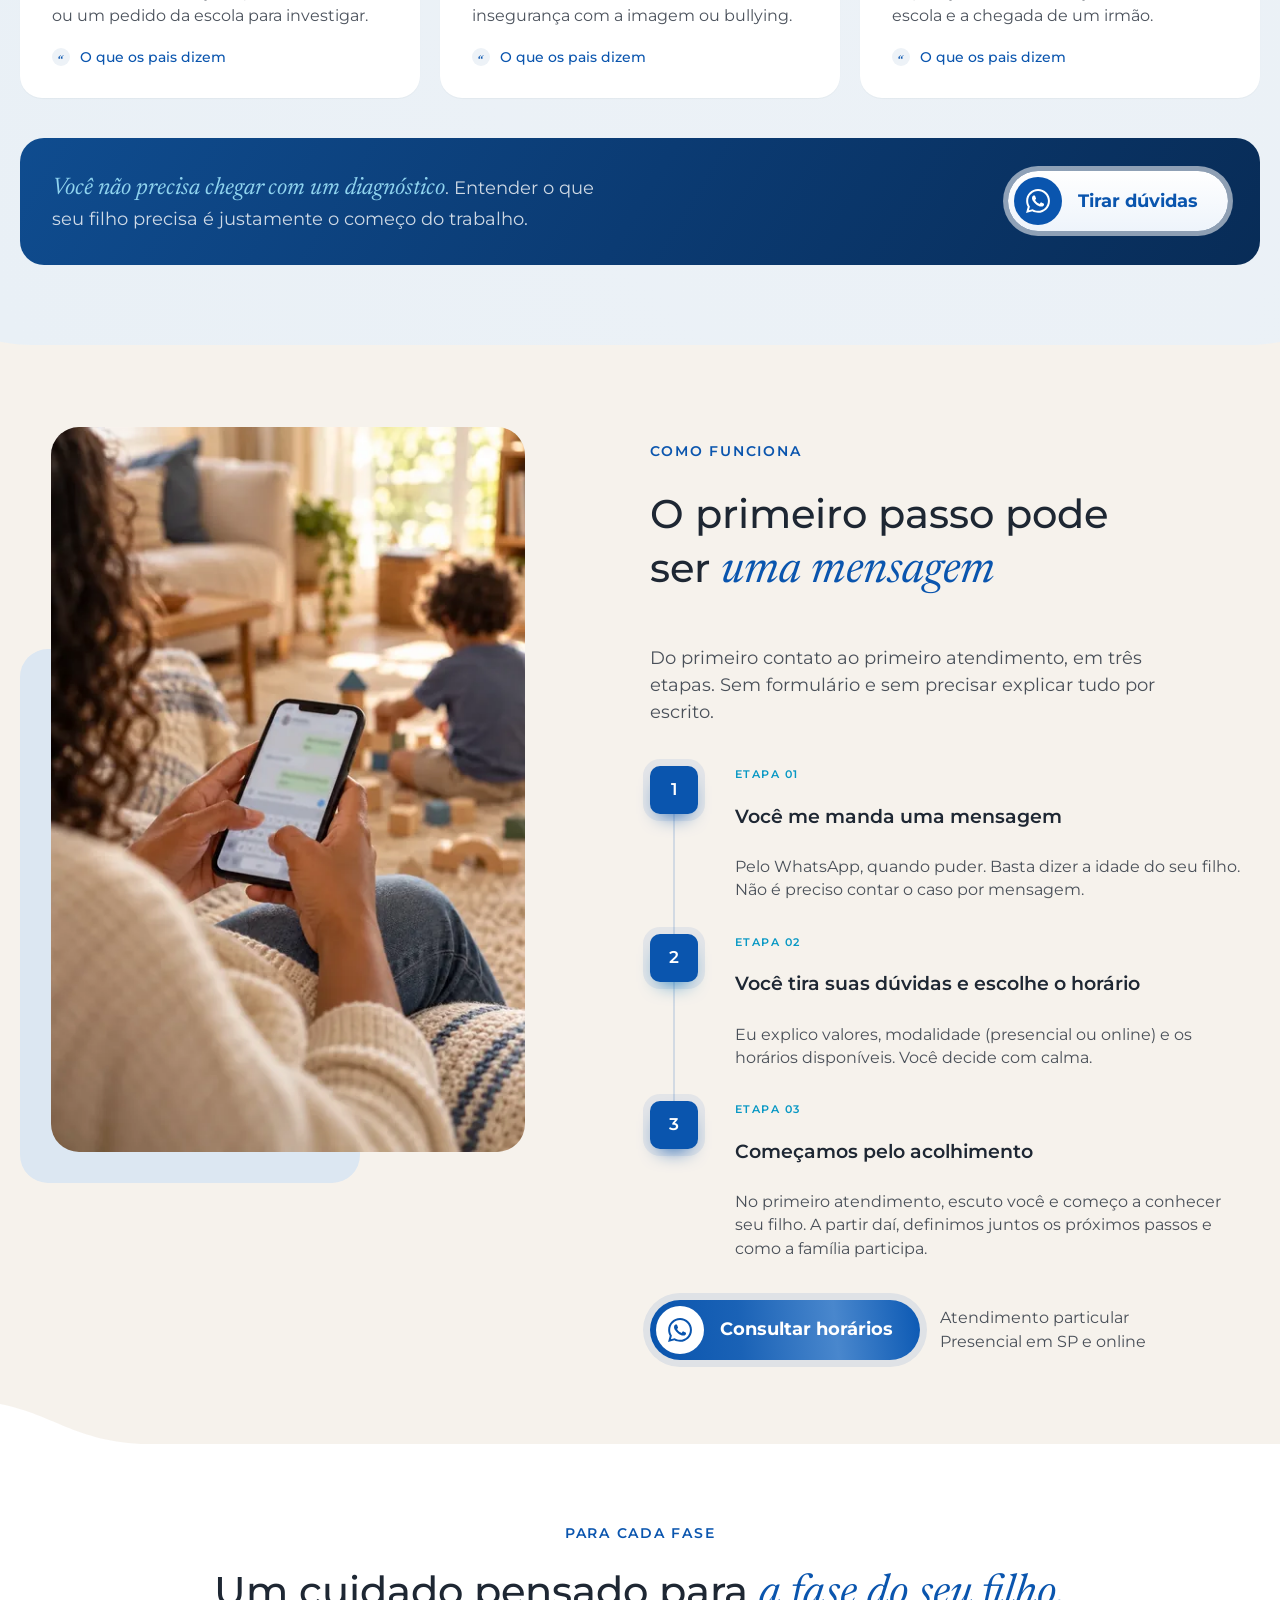
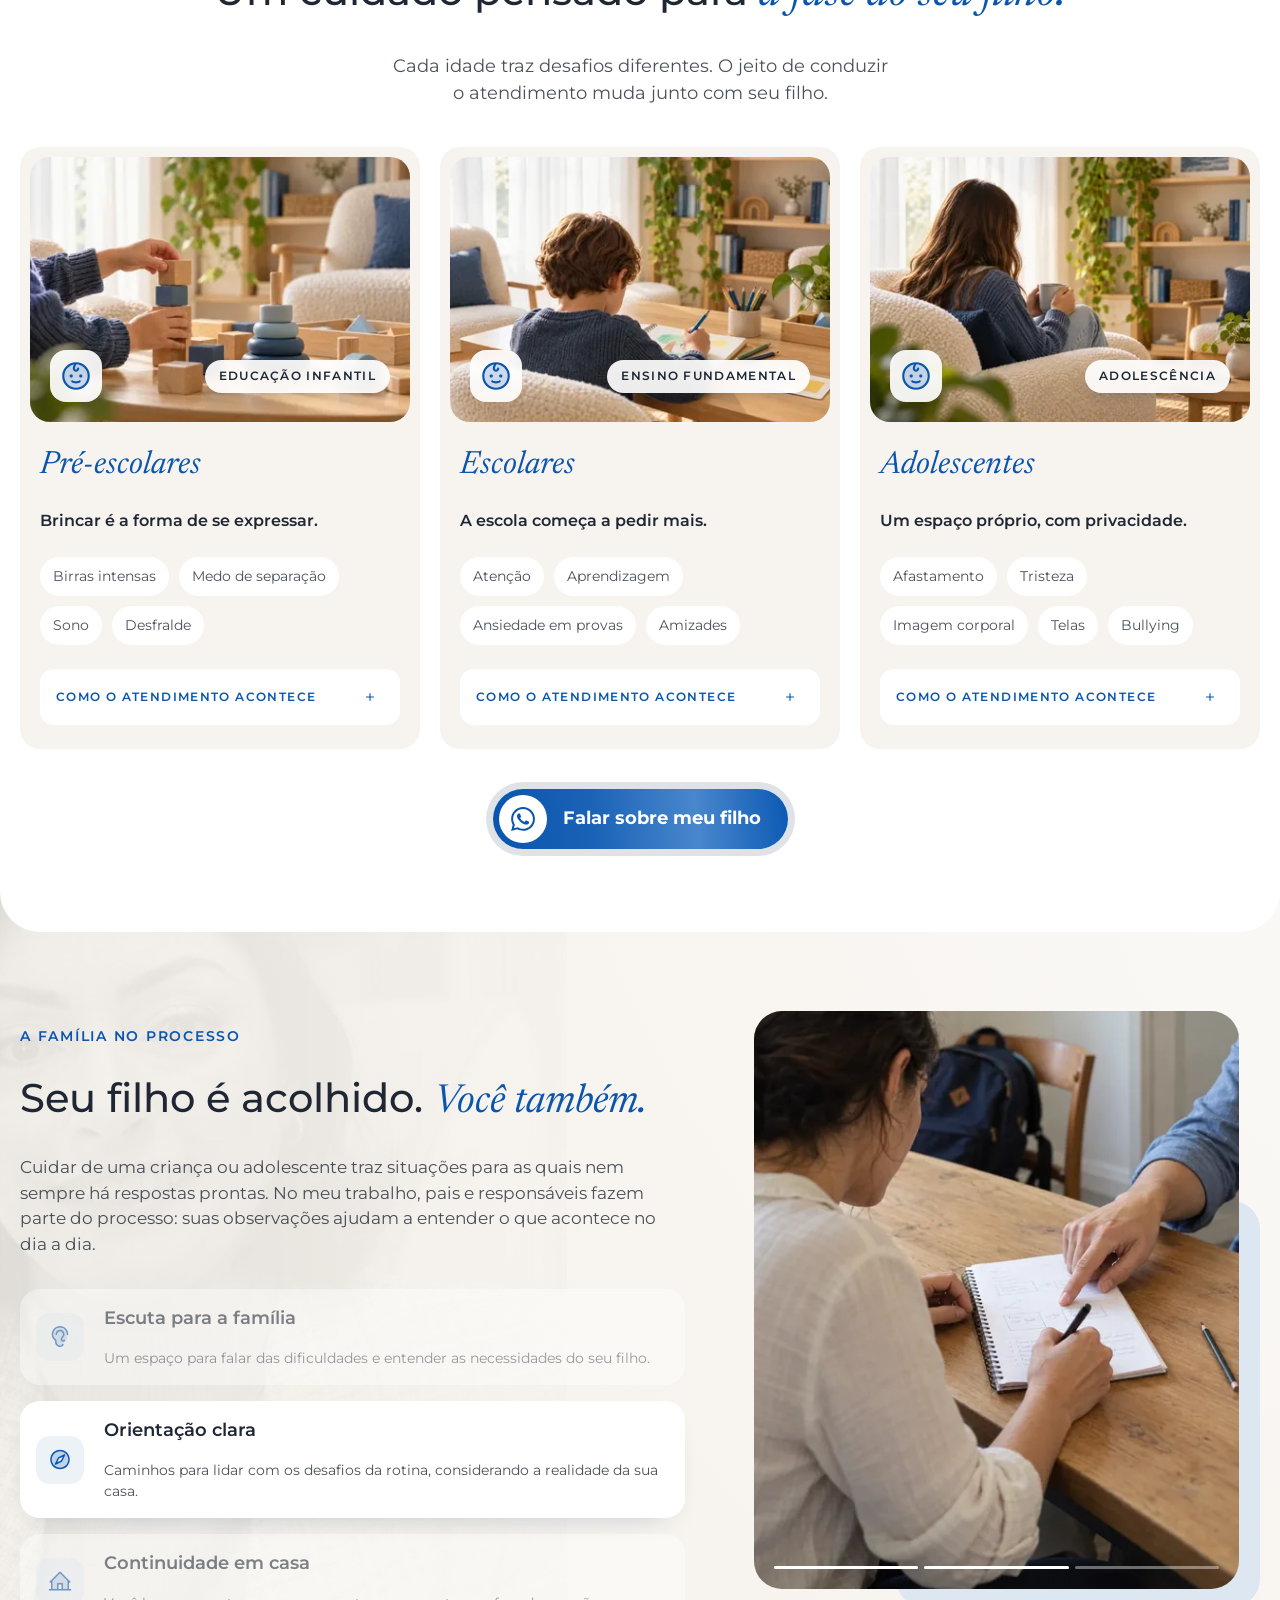
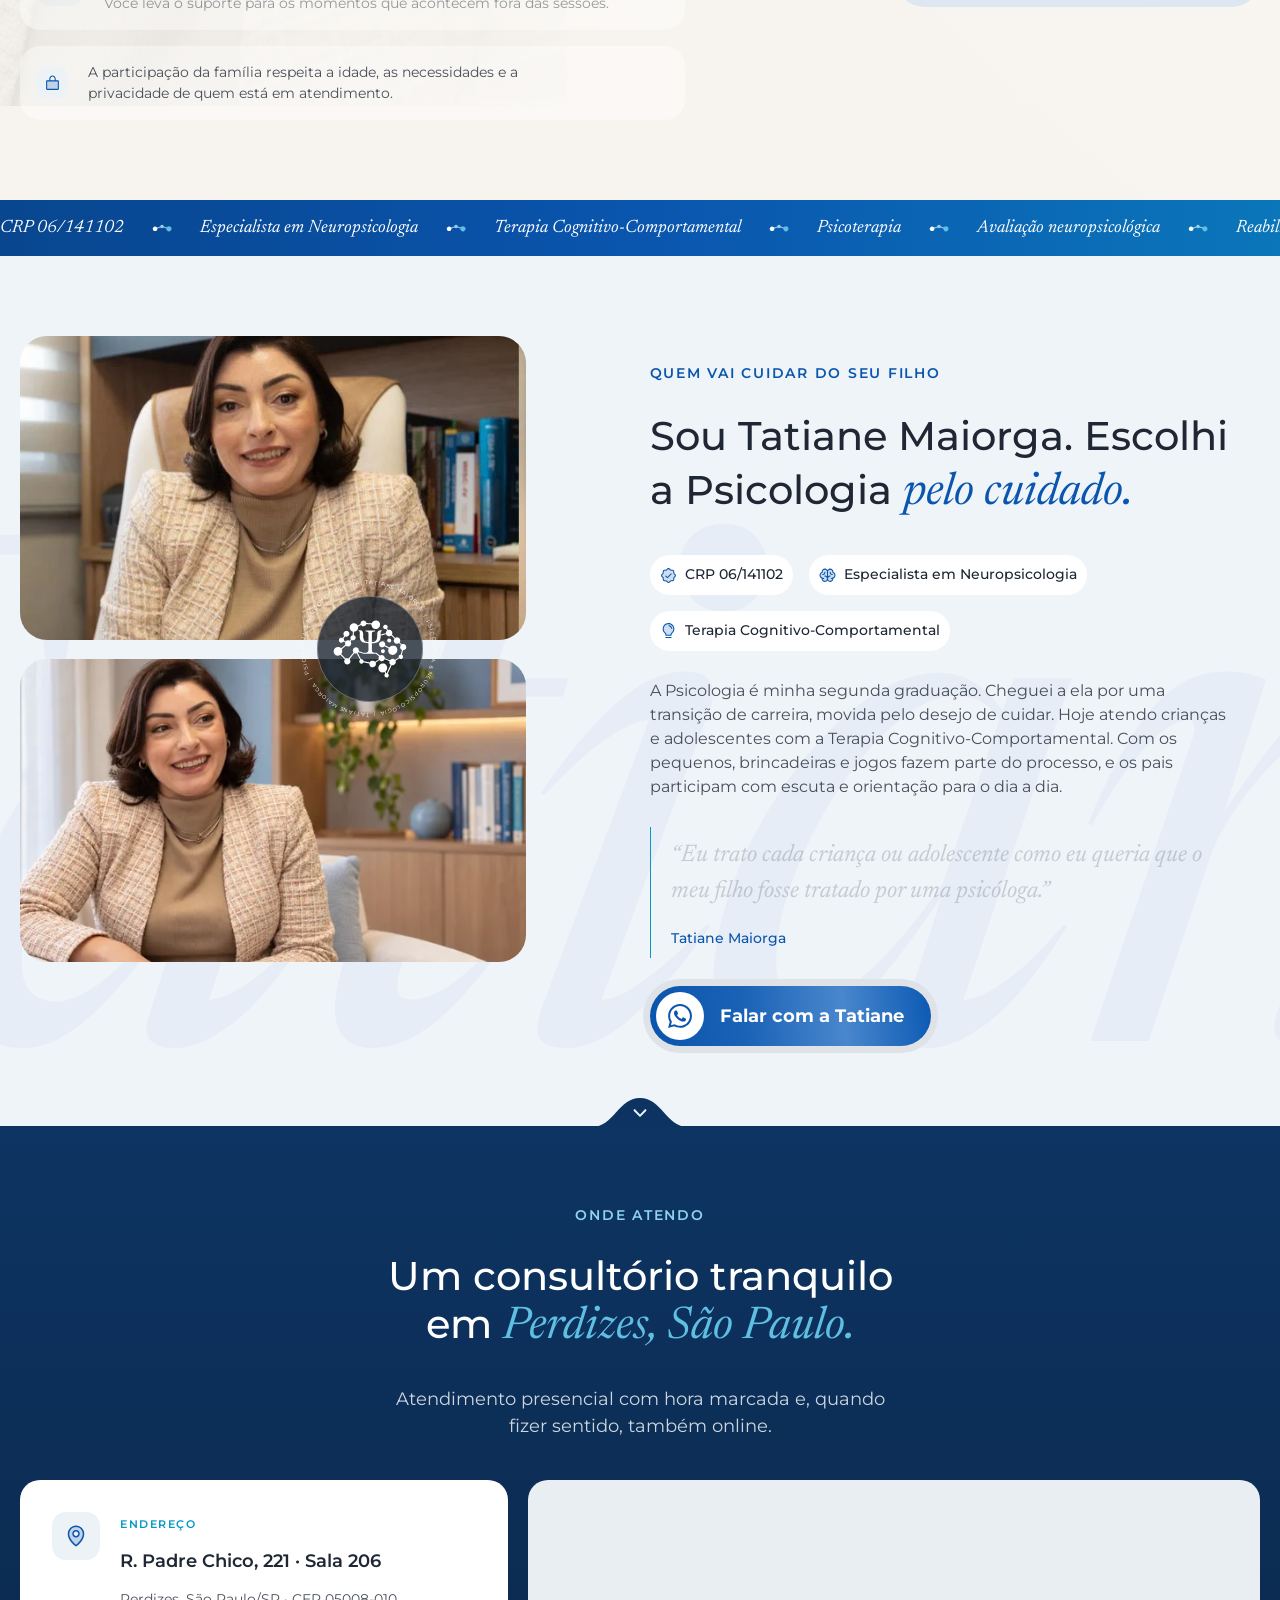
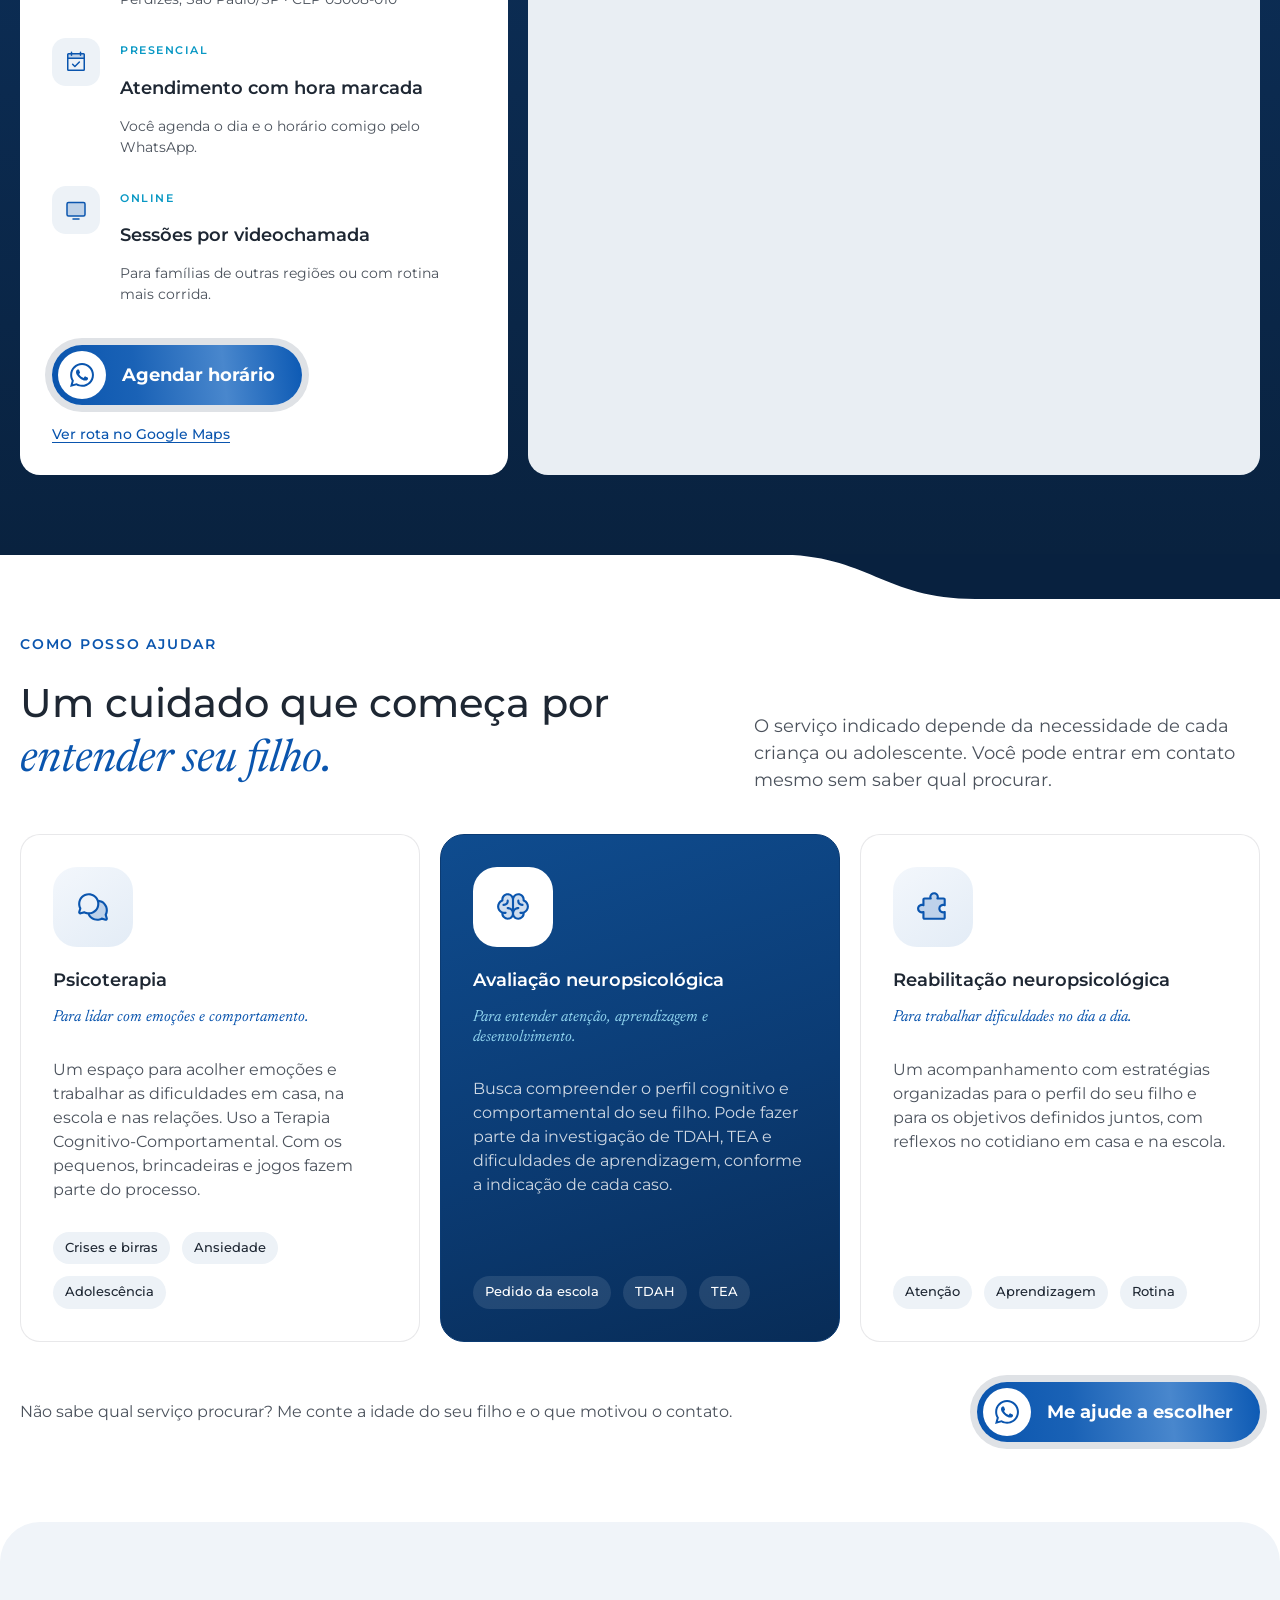
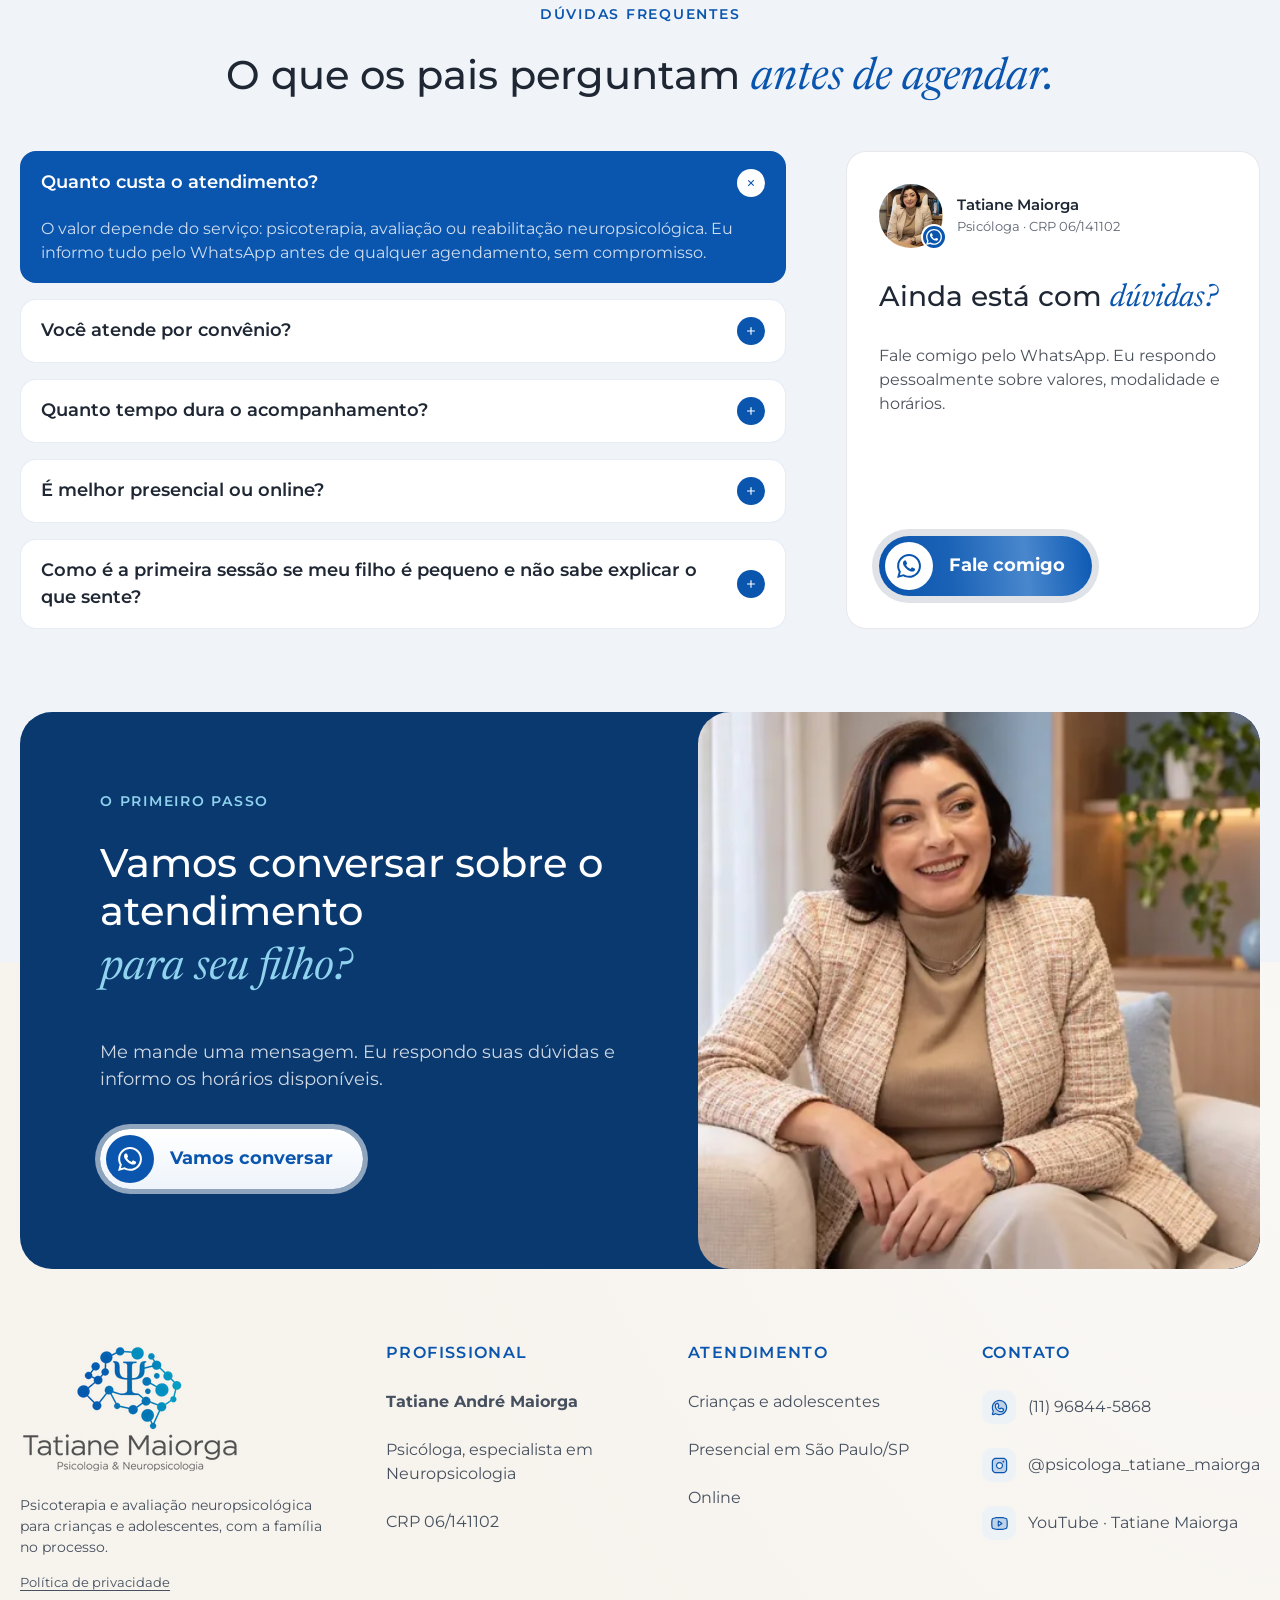
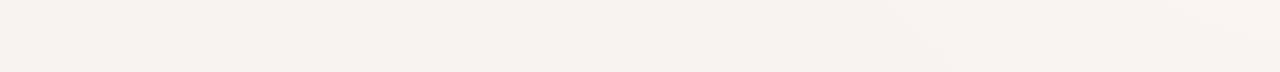
==== commit 85cc6dbe: "Página de Política de Privacidade (noindex) ligada ao aviso de cookies e ao rodapé Co-Authored-By: C" ====
--- a/index-dark.html
+++ b/index-dark.html
@@ -828,6 +828,7 @@
         <div class="rodape-marca">
           <div class="rodape-logo"><img src="assets/logotipo.webp" srcset="assets/logotipo-300.webp 300w, assets/logotipo-400.webp 400w, assets/logotipo-500.webp 500w, assets/logotipo.webp 600w" sizes="(max-width: 1023px) 195px, 300px" alt="Tatiane Maiorga — Psicologia &amp; Neuropsicologia" width="600" height="300" loading="lazy"></div>
           <p>Psicoterapia e avaliação neuropsicológica para crianças e adolescentes, com a família no processo.</p>
+          <div class="rodape-legal"><a href="politica-de-privacidade.html">Política de privacidade</a></div>
         </div>
         <div class="rodape-coluna rodape-coluna--profissional">
           <p class="rodape-titulo">Profissional</p>
--- a/style.css
+++ b/style.css
@@ -2403,14 +2403,21 @@
 }
 .cookies__btn:focus-visible { outline: 2px solid var(--azul); outline-offset: 2px; }
 
-/* link "Preferências de cookies" no rodapé */
-.rodape-cookies {
+/* link para a política no texto do banner */
+.cookies__texto a { color: var(--azul); text-decoration: underline; text-underline-offset: 3px; }
+
+/* links legais no rodapé: "Política de privacidade" e "Preferências de cookies" (este entra pelo script.js) */
+.rodape-legal {
+  display: flex;
+  flex-wrap: wrap;
+  gap: 8px 20px;
   margin-top: 16px;
   font-size: 13px;
   color: var(--cinza);
-  text-decoration: underline;
-  text-underline-offset: 3px;
-}
+}
+.rodape-legal a,
+.rodape-cookies { color: inherit; text-decoration: underline; text-underline-offset: 3px; }
+.rodape-legal a:hover,
 .rodape-cookies:hover { color: var(--azul); }
 
 @media (max-width: 1023px) {
@@ -2426,3 +2433,56 @@
 @media (prefers-reduced-motion: reduce) {
   .cookies { animation: none; }
 }
+
+/* ==========================================================================
+   Página de Política de Privacidade (politica-de-privacidade.html)
+   ========================================================================== */
+.pagina-politica { background: var(--areia); }
+.politica-voltar { margin-left: auto; font-weight: 500; font-size: 14px; color: var(--azul); }
+.politica-voltar:hover { text-decoration: underline; text-underline-offset: 3px; }
+
+.politica { max-width: 760px; padding: 80px 0 100px; }
+.politica-data { margin-top: 20px; font-size: 14px; color: var(--cinza); }
+.politica > p,
+.politica li { font-size: 16px; line-height: 1.7; color: var(--texto-80); }
+.politica > p { margin-top: 16px; }
+.politica-data + p { margin-top: 40px; }
+.politica h2 { margin-top: 48px; font-weight: 600; font-size: 20px; line-height: 1.4; }
+.politica ul { display: flex; flex-direction: column; gap: 10px; margin-top: 16px; padding-left: 20px; list-style: disc; }
+.politica strong { font-weight: 600; color: var(--texto); }
+.politica a { color: var(--azul); text-decoration: underline; text-underline-offset: 3px; white-space: nowrap; }
+
+/* tabela de cookies: rola na horizontal no celular */
+.politica-tabela {
+  margin-top: 20px;
+  overflow-x: auto;
+  border: 1px solid rgba(10, 85, 174, 0.1);
+  border-radius: 16px;
+  background: var(--branco);
+}
+.politica table { width: 100%; min-width: 560px; border-collapse: collapse; font-size: 14px; line-height: 1.5; }
+.politica th,
+.politica td {
+  padding: 12px 16px;
+  border-bottom: 1px solid rgba(10, 85, 174, 0.08);
+  text-align: left;
+  vertical-align: top;
+  color: var(--texto-80);
+}
+.politica th { font-weight: 600; color: var(--texto); background: var(--gelo); }
+.politica tr:last-child td { border-bottom: 0; }
+.politica td:first-child { font-weight: 500; white-space: nowrap; color: var(--texto); }
+
+.politica-rodape {
+  padding: 32px 0;
+  border-top: 1px solid rgba(10, 85, 174, 0.1);
+  font-size: 13px;
+  line-height: 1.6;
+  color: var(--cinza);
+}
+
+@media (max-width: 1023px) {
+  .politica { padding: 48px 0 72px; }
+  .politica h2 { margin-top: 40px; font-size: 18px; }
+  .politica-voltar { font-size: 13px; }
+}
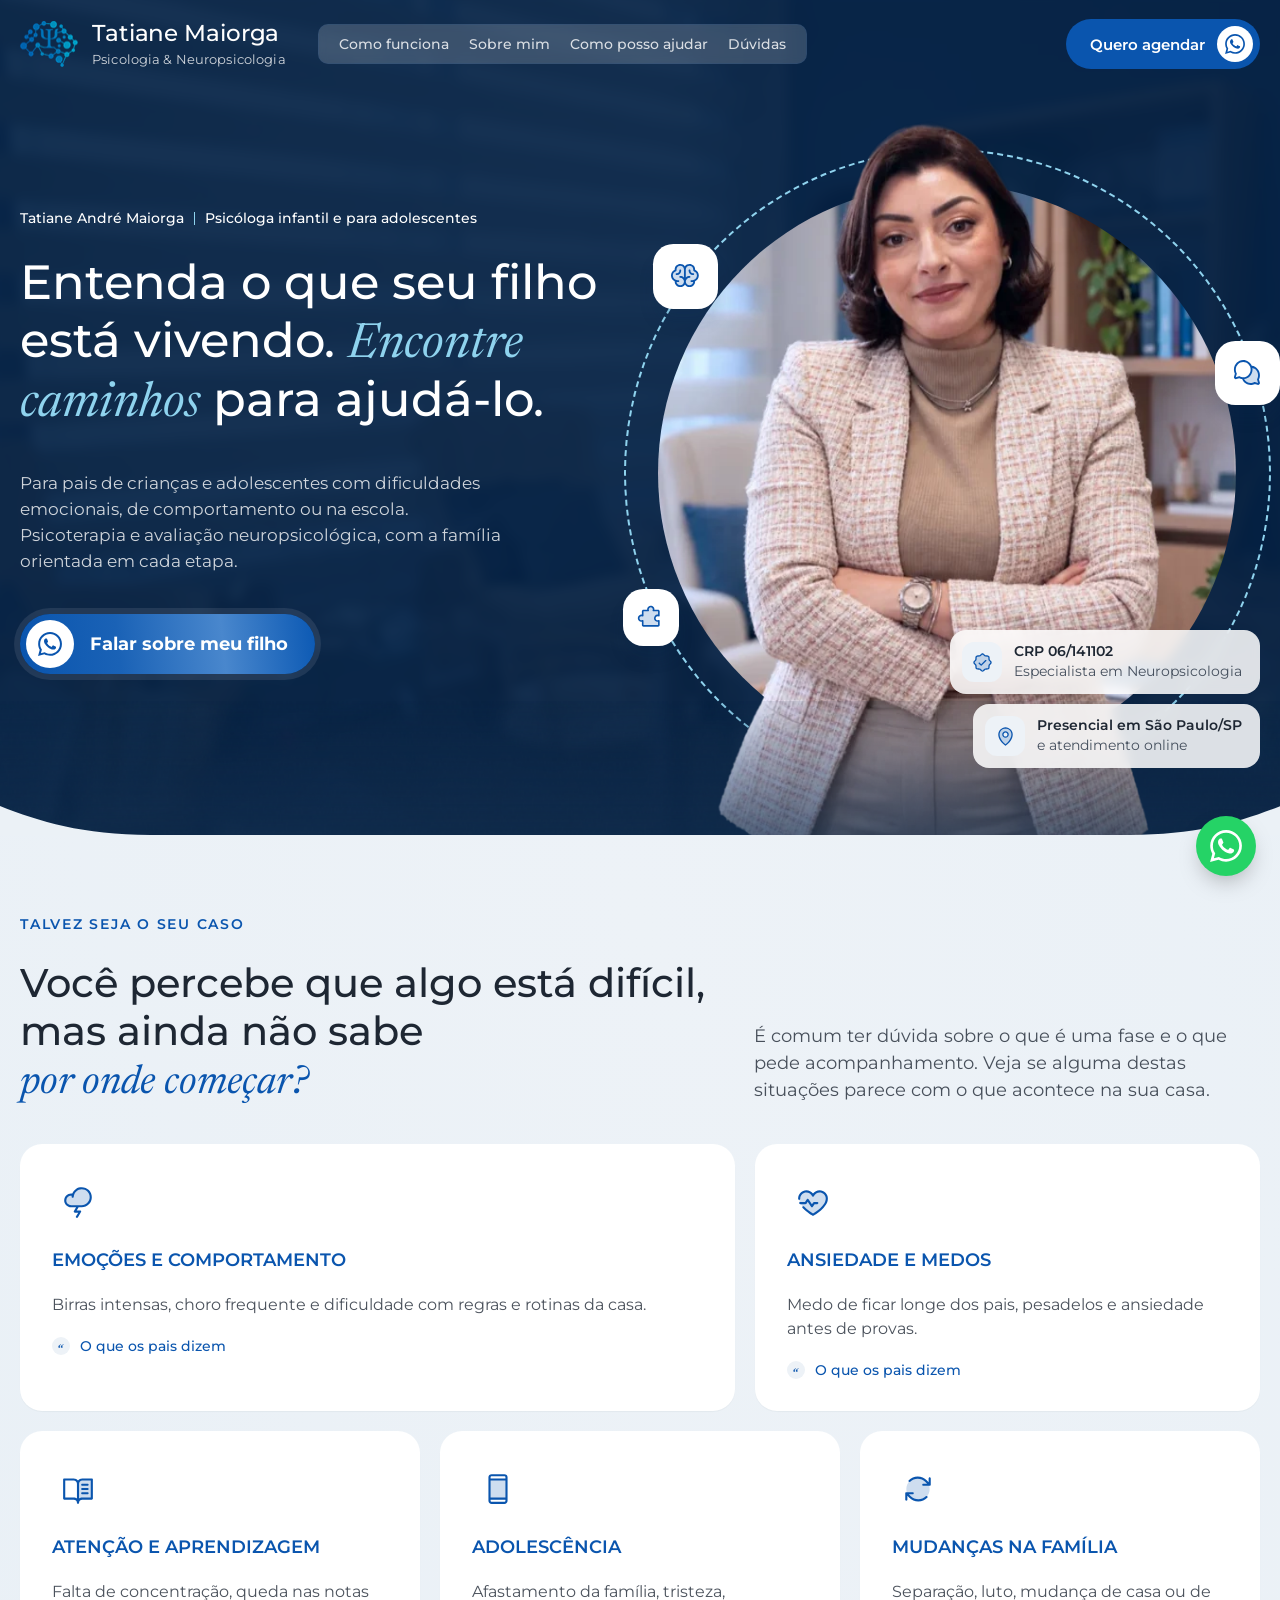
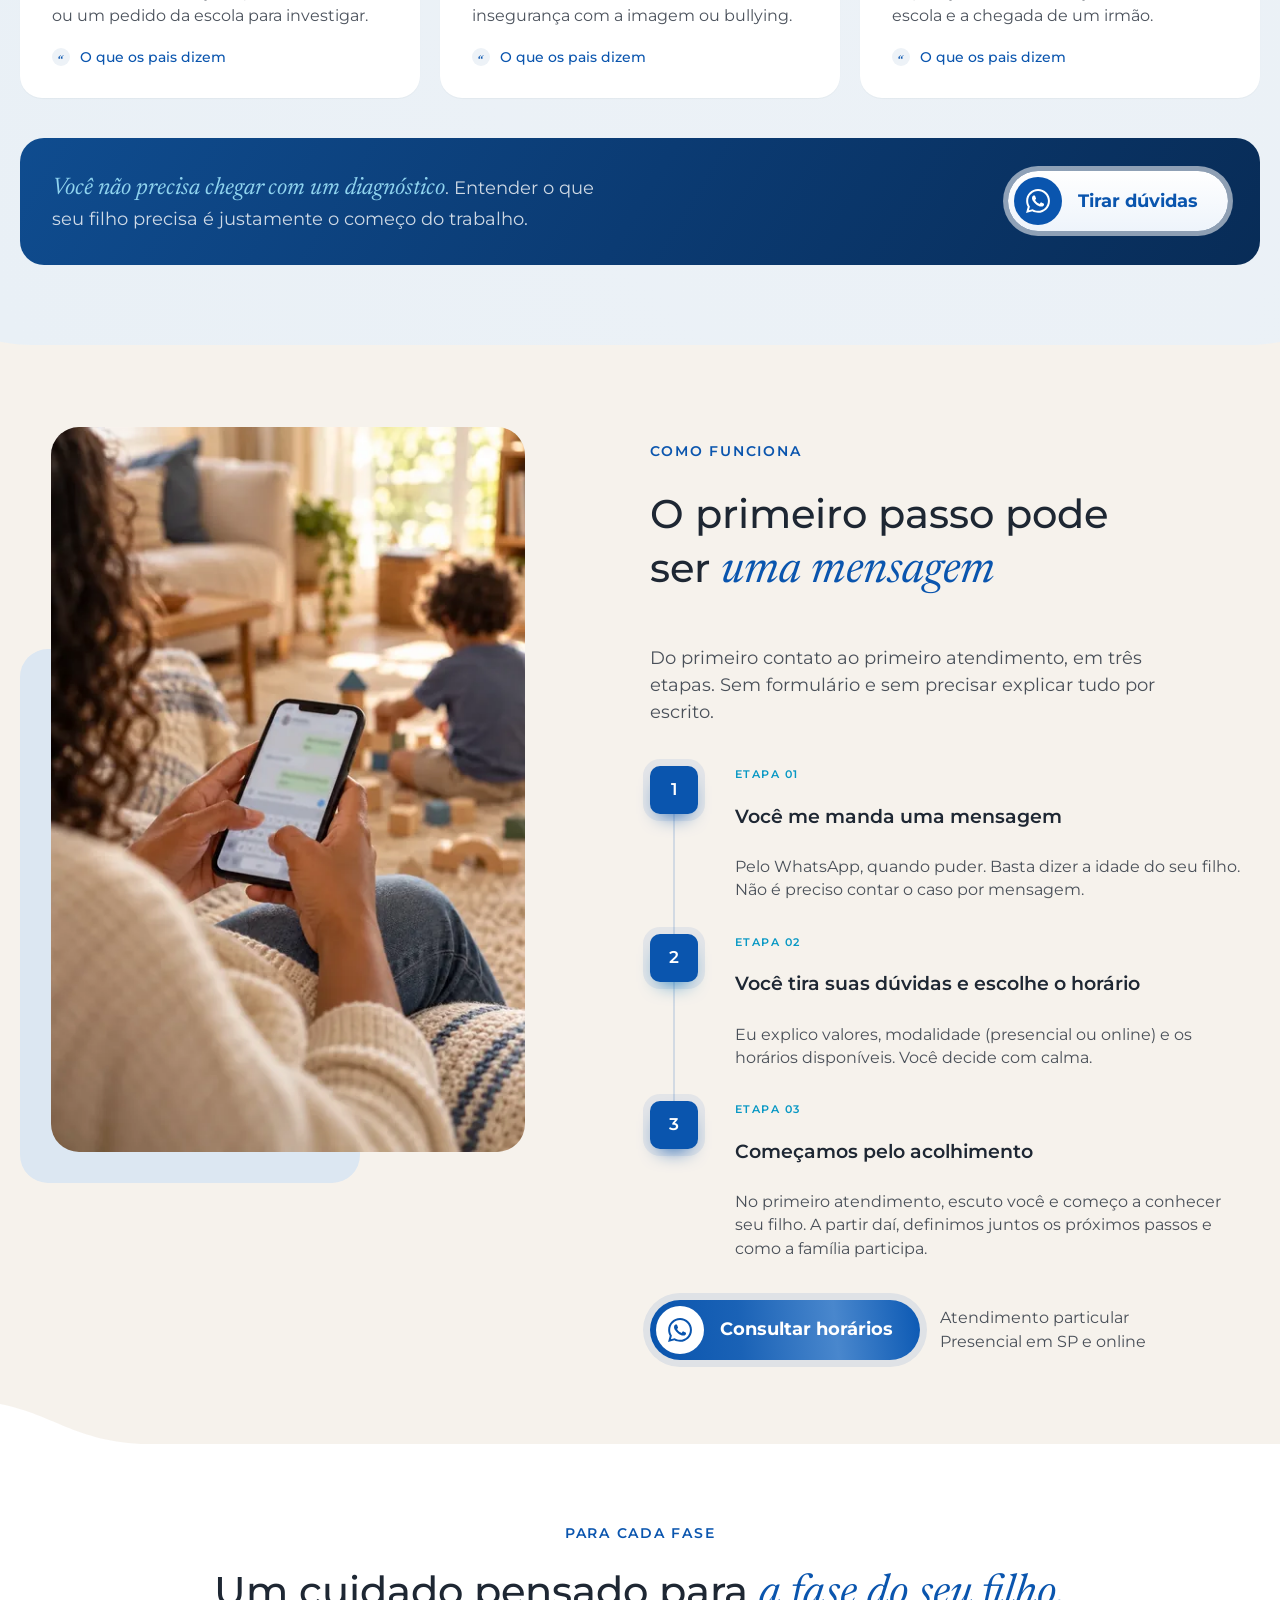
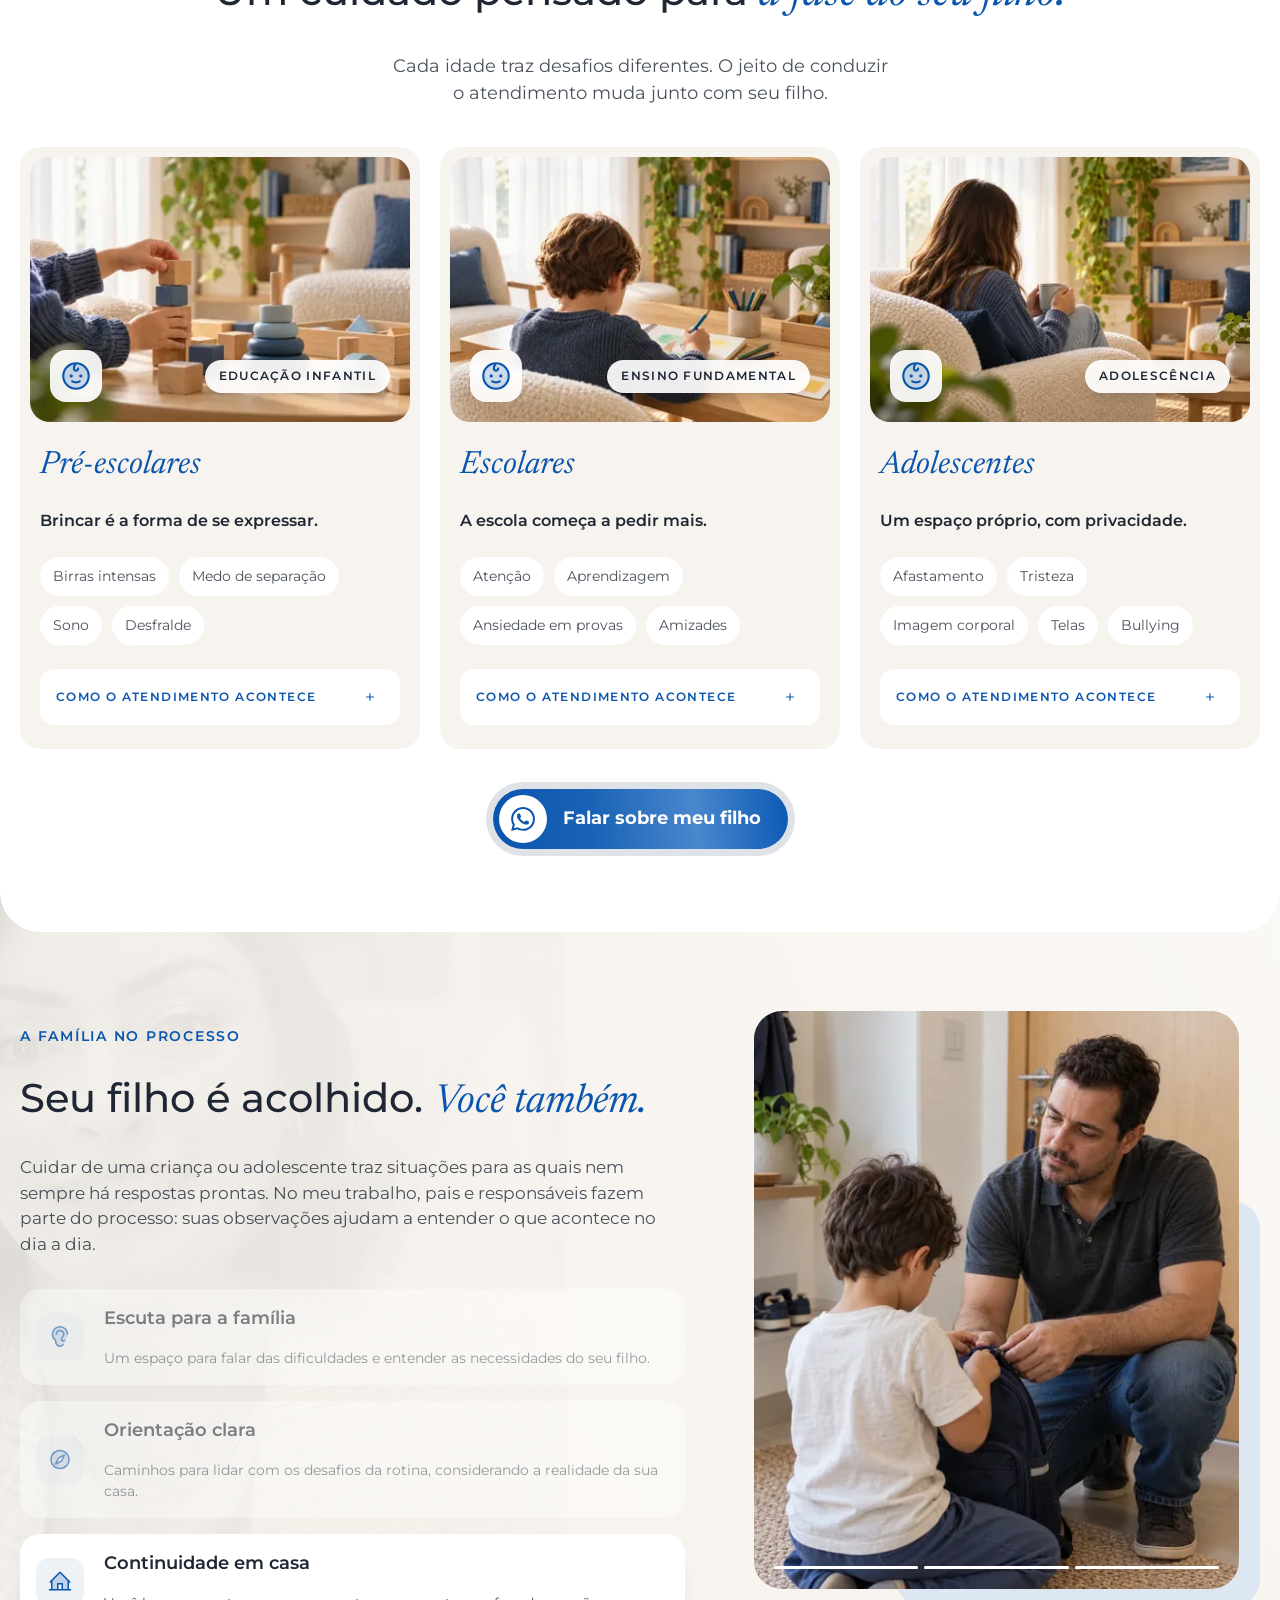
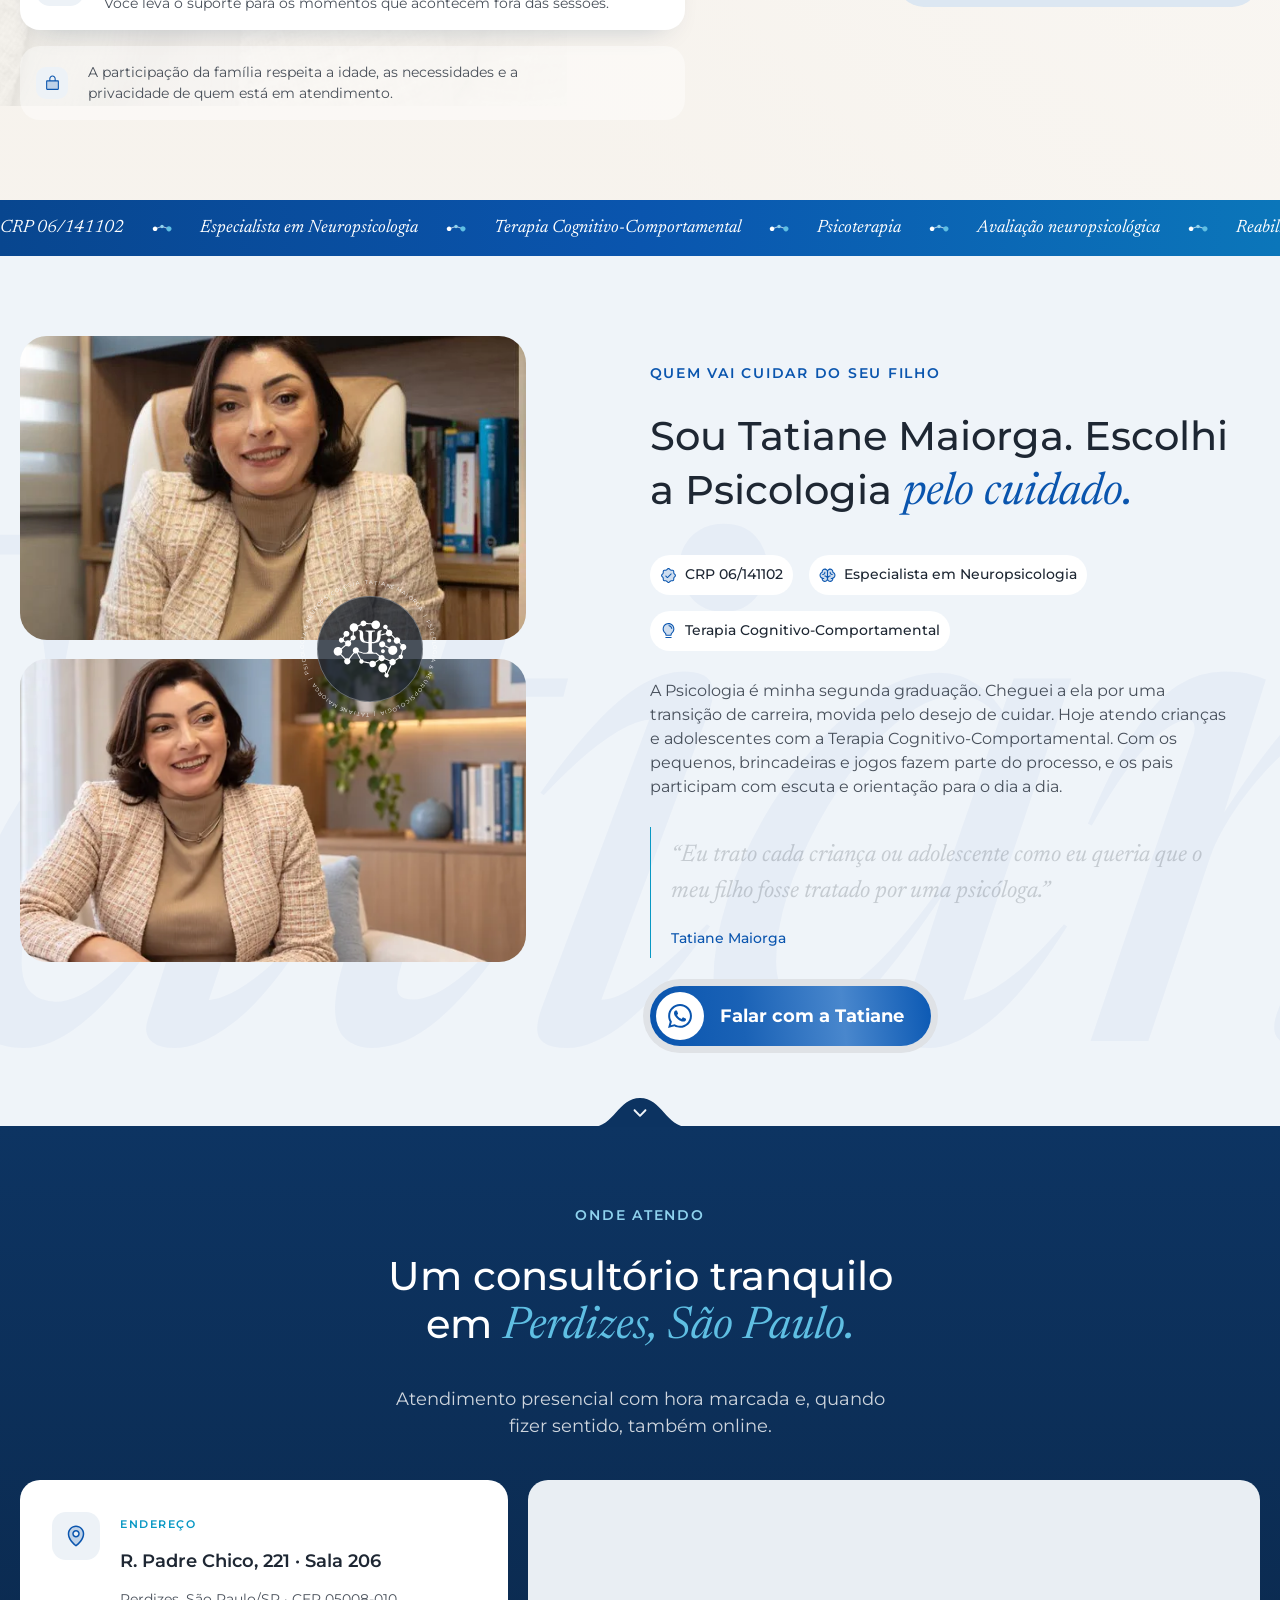
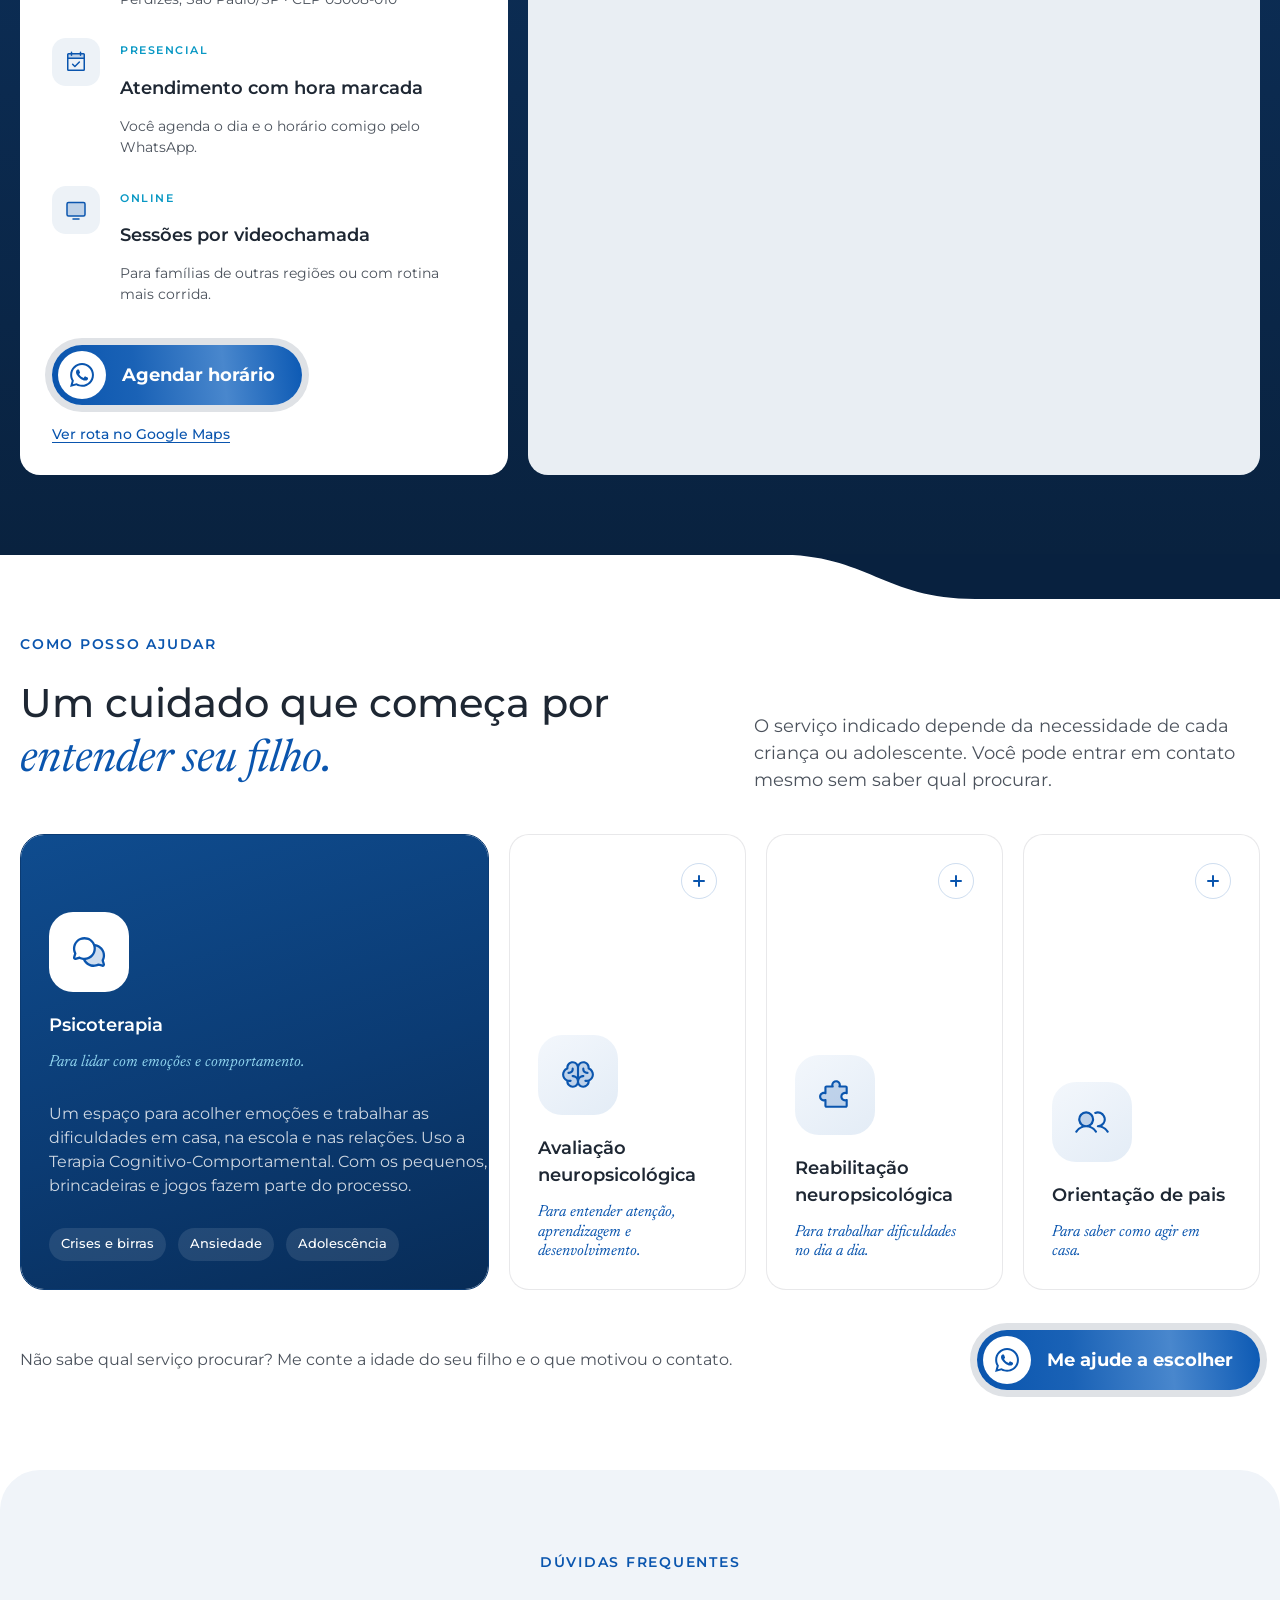
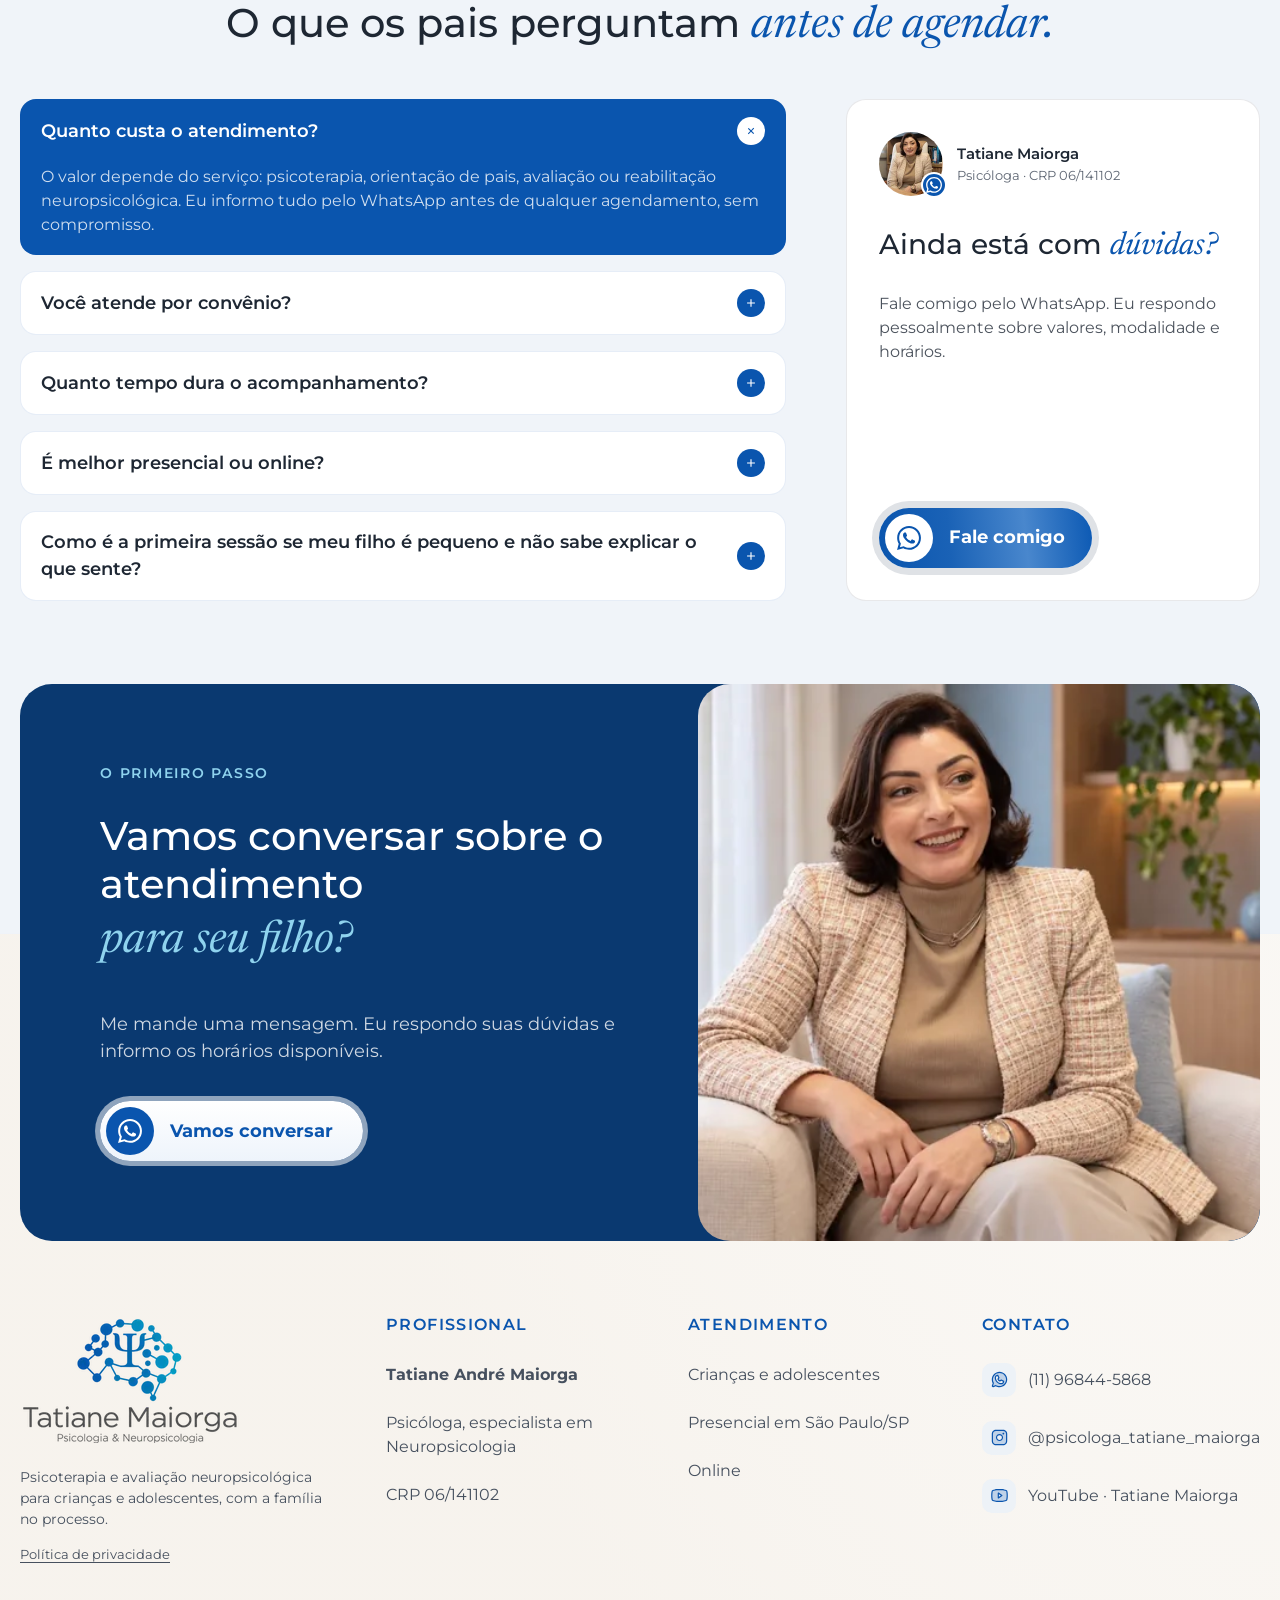
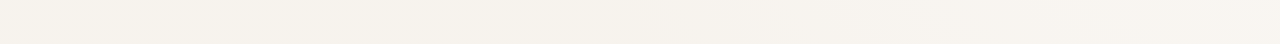
==== commit ba5760a5: "Como posso ajudar: Orientação de pais e cards em acordeão (um aberto por vez, abre no hover/toque) C" ====
--- a/index-dark.html
+++ b/index-dark.html
@@ -128,6 +128,14 @@
                 "name": "Reabilitação neuropsicológica",
                 "description": "Acompanhamento com estratégias organizadas para o perfil da criança, com reflexos em casa e na escola."
               }
+            },
+            {
+              "@type": "Offer",
+              "itemOffered": {
+                "@type": "Service",
+                "name": "Orientação de pais",
+                "description": "Encontros com pais e responsáveis para entender o comportamento do filho e construir formas de agir em casa: rotina, limites e conversas do dia a dia."
+              }
             }
           ]
         },
@@ -153,6 +161,7 @@
           "Neuropsicologia",
           "Avaliação neuropsicológica",
           "Reabilitação neuropsicológica",
+          "Orientação de pais",
           "Terapia Cognitivo-Comportamental"
         ],
         "hasCredential": {
@@ -177,7 +186,7 @@
             "name": "Quanto custa o atendimento?",
             "acceptedAnswer": {
               "@type": "Answer",
-              "text": "O valor depende do serviço: psicoterapia, avaliação ou reabilitação neuropsicológica. Eu informo tudo pelo WhatsApp antes de qualquer agendamento, sem compromisso."
+              "text": "O valor depende do serviço: psicoterapia, orientação de pais, avaliação ou reabilitação neuropsicológica. Eu informo tudo pelo WhatsApp antes de qualquer agendamento, sem compromisso."
             }
           },
           {
@@ -577,6 +586,7 @@
           <li><span>Psicoterapia</span></li>
           <li><span>Avaliação neuropsicológica</span></li>
           <li><span>Reabilitação neuropsicológica</span></li>
+          <li><span>Orientação de pais</span></li>
         </ul>
         <ul class="faixa__lista" aria-hidden="true">
           <li><span>CRP 06/141102</span></li>
@@ -585,6 +595,7 @@
           <li><span>Psicoterapia</span></li>
           <li><span>Avaliação neuropsicológica</span></li>
           <li><span>Reabilitação neuropsicológica</span></li>
+          <li><span>Orientação de pais</span></li>
         </ul>
       </div>
     </section>
@@ -692,27 +703,71 @@
           <p class="texto-secao">O serviço indicado depende da necessidade de cada criança ou adolescente. Você pode entrar em contato mesmo sem saber qual procurar.</p>
         </div>
 
+        <!-- um card aberto por vez: abre ao passar o mouse, ao tocar ou pelo teclado (script.js) -->
         <div class="servicos-cards">
-          <article class="card-servico">
-            <span class="card-servico__icone"><img src="assets/icone-servico-psicoterapia.svg" alt=""></span>
-            <h3>Psicoterapia</h3>
-            <p class="card-servico__sub">Para lidar com emoções e comportamento.</p>
-            <p class="card-servico__texto">Um espaço para acolher emoções e trabalhar as dificuldades em casa, na escola e nas relações. Uso a Terapia Cognitivo-Comportamental. Com os pequenos, brincadeiras e jogos fazem parte do processo.</p>
-            <ul class="card-servico__tags"><li>Crises e birras</li><li>Ansiedade</li><li>Adolescência</li></ul>
-          </article>
-          <article class="card-servico card-servico--destaque">
-            <span class="card-servico__icone"><img src="assets/icone-servico-avaliacao.svg" alt=""></span>
-            <h3>Avaliação neuropsicológica</h3>
-            <p class="card-servico__sub">Para entender atenção, aprendizagem e desenvolvimento.</p>
-            <p class="card-servico__texto">Busca compreender o perfil cognitivo e comportamental do seu filho. Pode fazer parte da investigação de TDAH, TEA e dificuldades de aprendizagem, conforme a indicação de cada caso.</p>
-            <ul class="card-servico__tags"><li>Pedido da escola</li><li>TDAH</li><li>TEA</li></ul>
+          <article class="card-servico ativo">
+            <div class="card-servico__cabeca">
+              <span class="card-servico__icone"><img src="assets/icone-servico-psicoterapia.svg" alt=""></span>
+              <div>
+                <h3><button class="card-servico__botao" type="button" aria-expanded="true" aria-controls="servico-psicoterapia">Psicoterapia</button></h3>
+                <p class="card-servico__sub">Para lidar com emoções e comportamento.</p>
+              </div>
+              <span class="card-servico__sinal" aria-hidden="true"></span>
+            </div>
+            <div class="card-servico__mais" id="servico-psicoterapia">
+              <div>
+                <p class="card-servico__texto">Um espaço para acolher emoções e trabalhar as dificuldades em casa, na escola e nas relações. Uso a Terapia Cognitivo-Comportamental. Com os pequenos, brincadeiras e jogos fazem parte do processo.</p>
+                <ul class="card-servico__tags"><li>Crises e birras</li><li>Ansiedade</li><li>Adolescência</li></ul>
+              </div>
+            </div>
           </article>
           <article class="card-servico">
-            <span class="card-servico__icone"><img src="assets/icone-servico-reabilitacao.svg" alt=""></span>
-            <h3>Reabilitação neuropsicológica</h3>
-            <p class="card-servico__sub">Para trabalhar dificuldades no dia a dia.</p>
-            <p class="card-servico__texto">Um acompanhamento com estratégias organizadas para o perfil do seu filho e para os objetivos definidos juntos, com reflexos no cotidiano em casa e na escola.</p>
-            <ul class="card-servico__tags"><li>Atenção</li><li>Aprendizagem</li><li>Rotina</li></ul>
+            <div class="card-servico__cabeca">
+              <span class="card-servico__icone"><img src="assets/icone-servico-avaliacao.svg" alt=""></span>
+              <div>
+                <h3><button class="card-servico__botao" type="button" aria-expanded="false" aria-controls="servico-avaliacao">Avaliação neuropsicológica</button></h3>
+                <p class="card-servico__sub">Para entender atenção, aprendizagem e desenvolvimento.</p>
+              </div>
+              <span class="card-servico__sinal" aria-hidden="true"></span>
+            </div>
+            <div class="card-servico__mais" id="servico-avaliacao" inert>
+              <div>
+                <p class="card-servico__texto">Busca compreender o perfil cognitivo e comportamental do seu filho. Pode fazer parte da investigação de TDAH, TEA e dificuldades de aprendizagem, conforme a indicação de cada caso.</p>
+                <ul class="card-servico__tags"><li>Pedido da escola</li><li>TDAH</li><li>TEA</li></ul>
+              </div>
+            </div>
+          </article>
+          <article class="card-servico">
+            <div class="card-servico__cabeca">
+              <span class="card-servico__icone"><img src="assets/icone-servico-reabilitacao.svg" alt=""></span>
+              <div>
+                <h3><button class="card-servico__botao" type="button" aria-expanded="false" aria-controls="servico-reabilitacao">Reabilitação neuropsicológica</button></h3>
+                <p class="card-servico__sub">Para trabalhar dificuldades no dia a dia.</p>
+              </div>
+              <span class="card-servico__sinal" aria-hidden="true"></span>
+            </div>
+            <div class="card-servico__mais" id="servico-reabilitacao" inert>
+              <div>
+                <p class="card-servico__texto">Um acompanhamento com estratégias organizadas para o perfil do seu filho e para os objetivos definidos juntos, com reflexos no cotidiano em casa e na escola.</p>
+                <ul class="card-servico__tags"><li>Atenção</li><li>Aprendizagem</li><li>Rotina</li></ul>
+              </div>
+            </div>
+          </article>
+          <article class="card-servico">
+            <div class="card-servico__cabeca">
+              <span class="card-servico__icone"><img src="assets/icone-servico-orientacao.svg" alt=""></span>
+              <div>
+                <h3><button class="card-servico__botao" type="button" aria-expanded="false" aria-controls="servico-orientacao">Orientação de pais</button></h3>
+                <p class="card-servico__sub">Para saber como agir em casa.</p>
+              </div>
+              <span class="card-servico__sinal" aria-hidden="true"></span>
+            </div>
+            <div class="card-servico__mais" id="servico-orientacao" inert>
+              <div>
+                <p class="card-servico__texto">Encontros com pais e responsáveis para entender o que está por trás do comportamento do seu filho e construir, juntos, formas de agir no dia a dia: rotina, limites e conversas em casa.</p>
+                <ul class="card-servico__tags"><li>Limites</li><li>Comunicação</li><li>Rotina da casa</li></ul>
+              </div>
+            </div>
           </article>
         </div>
 
@@ -742,7 +797,7 @@
               <img class="faq-item__abrir" src="assets/faq-abrir.svg" alt="">
               <img class="faq-item__fechar" src="assets/faq-fechar.svg" alt="">
             </summary>
-            <p>O valor depende do serviço: psicoterapia, avaliação ou reabilitação neuropsicológica. Eu informo tudo pelo WhatsApp antes de qualquer agendamento, sem compromisso.</p>
+            <p>O valor depende do serviço: psicoterapia, orientação de pais, avaliação ou reabilitação neuropsicológica. Eu informo tudo pelo WhatsApp antes de qualquer agendamento, sem compromisso.</p>
           </details>
           <details class="faq-item" name="faq">
             <summary>
--- a/style.css
+++ b/style.css
@@ -1781,36 +1781,91 @@
 .servicos .container { position: relative; }
 .servicos .titulo-secao em { font-size: 45px; line-height: 1.5; }
 
+/* Acordeão de serviços: um card aberto por vez (classe .ativo, controlada pelo script.js).
+   No desktop os cards ficam lado a lado e o aberto se alarga; no celular, empilhados. */
 .servicos-cards {
-  display: grid;
-  grid-template-columns: repeat(3, 1fr);
+  container-type: inline-size; /* a largura do texto do card aberto é calculada a partir desta caixa */
+  display: flex;
   gap: 20px;
   margin-top: 40px;
 }
 .card-servico {
+  --aberto: 2.3; /* quanto o card aberto cresce em relação aos fechados */
+  --pad: 28px;
+  --ease: cubic-bezier(0.65, 0, 0.35, 1);
+  position: relative;
+  isolation: isolate;
   display: flex;
   flex-direction: column;
-  padding: 32px;
+  justify-content: flex-end; /* tudo embaixo: o texto que aparece empurra o cabeçalho para cima */
+  flex: 1 1 0;
+  min-width: 0;
+  min-height: 456px; /* altura fixa: trocar de card não empurra a página */
+  padding: var(--pad);
+  overflow: hidden;
   border: 1px solid rgba(30, 33, 51, 0.1);
   border-radius: 20px;
   background: var(--branco);
-}
+  cursor: pointer;
+  transition: flex-grow 0.6s var(--ease), border-color 0.4s, border-radius 0.4s, color 0.4s, translate 0.3s ease;
+}
+/* fundo azul do card aberto (degradê não anima: fica numa camada que aparece por opacidade) */
+.card-servico::before {
+  content: "";
+  position: absolute;
+  inset: 0;
+  z-index: -1;
+  background: linear-gradient(161.67deg, #0f4c8f 0%, #0b3b73 55%, #082c57 100%);
+  opacity: 0;
+  transition: opacity 0.5s var(--ease);
+}
+.card-servico:not(.ativo):hover { translate: 0 -4px; border-color: rgba(10, 85, 174, 0.3); }
+.card-servico.ativo {
+  flex-grow: var(--aberto);
+  border-color: #0b3b73;
+  border-radius: 24px;
+  color: var(--branco);
+  cursor: default;
+}
+.card-servico.ativo::before { opacity: 1; }
+
 .card-servico__icone {
+  position: relative;
+  isolation: isolate;
   display: grid;
   place-items: center;
+  flex: none;
   width: 80px;
   height: 80px;
   border-radius: 24px;
+  background: var(--branco);
+}
+.card-servico__icone::before {
+  content: "";
+  position: absolute;
+  inset: 0;
+  z-index: -1;
+  border-radius: inherit;
   background: linear-gradient(145deg, #f3f7fc, #e3ecf6);
-}
-.card-servico__icone img { width: 34px; height: 34px; }
-.card-servico h3 {
-  margin-top: 20px;
+  transition: opacity 0.5s var(--ease);
+}
+.card-servico.ativo .card-servico__icone::before { opacity: 0; }
+.card-servico__icone img { width: 34px; height: 34px; transition: scale 0.5s var(--ease); }
+.card-servico.ativo .card-servico__icone img { scale: 1.08; }
+
+.card-servico h3 { margin-top: 20px; }
+.card-servico__botao {
+  display: block;
+  width: 100%;
   font-weight: 600;
   font-size: 18px;
   line-height: 1.5;
-  text-box: trim-both cap alphabetic;
-}
+  text-align: left;
+  color: inherit;
+  cursor: inherit;
+  text-box: trim-both cap alphabetic;
+}
+.card-servico__botao:focus-visible { outline: 2px solid currentColor; outline-offset: 6px; border-radius: 4px; }
 .card-servico__sub {
   margin-top: 14px;
   font-family: var(--fonte-serif);
@@ -1821,44 +1876,100 @@
   line-height: 1.2;
   color: var(--azul);
   text-box: trim-both cap alphabetic;
-}
+  transition: color 0.4s;
+}
+.card-servico.ativo .card-servico__sub { color: #8fd3ee; }
+
+/* "+" dos cards fechados, no canto de cima */
+.card-servico__sinal {
+  position: absolute;
+  top: var(--pad);
+  right: var(--pad);
+  width: 36px;
+  height: 36px;
+  border: 1px solid rgba(10, 85, 174, 0.2);
+  border-radius: 50%;
+  transition: opacity 0.3s, scale 0.4s var(--ease), background-color 0.3s, border-color 0.3s;
+}
+.card-servico__sinal::before,
+.card-servico__sinal::after {
+  content: "";
+  position: absolute;
+  inset: 0;
+  width: 12px;
+  height: 2px;
+  margin: auto;
+  border-radius: 2px;
+  background: var(--azul);
+  transition: background-color 0.3s;
+}
+.card-servico__sinal::after { rotate: 90deg; }
+.card-servico:not(.ativo):hover .card-servico__sinal { border-color: var(--azul); background: var(--azul); }
+.card-servico:not(.ativo):hover .card-servico__sinal::before,
+.card-servico:not(.ativo):hover .card-servico__sinal::after { background: var(--branco); }
+.card-servico.ativo .card-servico__sinal { opacity: 0; scale: 0.4; }
+
+/* texto e tags: só no card aberto. A linha da grade vai de 0fr a 1fr (altura animada) */
+.card-servico__mais {
+  display: grid;
+  grid-template-rows: 0fr;
+  opacity: 0;
+  transition: grid-template-rows 0.5s var(--ease), opacity 0.2s;
+}
+.card-servico.ativo .card-servico__mais {
+  grid-template-rows: 1fr;
+  opacity: 1;
+  transition: grid-template-rows 0.5s var(--ease), opacity 0.45s 0.25s;
+}
+.card-servico__mais > div {
+  display: flex;
+  flex-direction: column;
+  min-height: 0;
+  overflow: hidden;
+  translate: 0 16px;
+  transition: translate 0.6s var(--ease);
+  /* largura final do card aberto, para o texto não ficar se reorganizando enquanto o card cresce */
+  width: calc((100cqw - 60px) * var(--aberto) / (3 + var(--aberto)) - 2 * var(--pad) - 2px);
+}
+.card-servico.ativo .card-servico__mais > div { translate: 0 0; }
 .card-servico__texto {
-  max-width: 345px; /* quebra as linhas nos mesmos pontos do Figma */
   margin-top: 30px;
   font-size: 16px;
   line-height: 1.5;
-  color: var(--texto-80);
-  text-box: trim-both cap alphabetic;
-}
-/* tags sempre no pé do card, a pelo menos 30px do texto */
+  color: rgba(255, 255, 255, 0.8);
+  text-box: trim-both cap alphabetic;
+}
 .card-servico__tags {
   display: flex;
   flex-wrap: wrap;
   gap: 12px;
-  margin-top: auto;
   padding-top: 30px;
   list-style: none;
 }
 .card-servico__tags li {
   padding: 7px 12px;
   border-radius: 999px;
-  background: var(--gelo);
+  background: rgba(255, 255, 255, 0.1);
   font-weight: 500;
   font-size: 12.5px;
   line-height: 1.5;
   white-space: nowrap;
   text-box: trim-both cap alphabetic;
 }
-.card-servico--destaque {
-  border-color: #0b3b73;
-  border-radius: 24px;
-  background: linear-gradient(161.67deg, #0f4c8f 0%, #0b3b73 55%, #082c57 100%);
-  color: var(--branco);
-}
-.card-servico--destaque .card-servico__icone { background: var(--branco); }
-.card-servico--destaque .card-servico__sub { color: #8fd3ee; }
-.card-servico--destaque .card-servico__texto { color: rgba(255, 255, 255, 0.8); }
-.card-servico--destaque .card-servico__tags li { background: rgba(255, 255, 255, 0.1); }
+
+/* telas entre 1024 e 1249px: cards fechados estreitos demais para "neuropsicológica" em 18px */
+@media (min-width: 1024px) and (max-width: 1249px) {
+  .card-servico { --aberto: 1.8; --pad: 22px; min-height: 500px; }
+  .card-servico__botao { font-size: 16px; }
+}
+
+@media (prefers-reduced-motion: reduce) {
+  .card-servico,
+  .card-servico *,
+  .card-servico::before,
+  .card-servico *::before,
+  .card-servico *::after { transition: none !important; }
+}
 
 .servicos-rodape {
   display: flex;
@@ -1880,11 +1991,21 @@
   .servicos .cabecalho-duplo { align-items: center; text-align: center; }
   .servicos .titulo-secao em { font-size: calc(35em / 28); line-height: 1.56; }
 
-  .servicos-cards { grid-template-columns: 1fr; margin-top: 36px; }
-  .card-servico { padding: 28px 20px; }
-  .card-servico h3 { font-size: 20px; }
-  .card-servico__sub { font-size: 15px; }
-  .card-servico--destaque .card-servico__tags { padding-top: 20px; }
+  /* celular: cards empilhados; o cabeçalho fica em linha (ícone, título e "+") */
+  .servicos-cards { flex-direction: column; gap: 12px; margin-top: 36px; }
+  .card-servico,
+  .card-servico.ativo { flex: none; min-height: 0; padding: 20px; }
+  .card-servico:not(.ativo):hover { translate: none; }
+  .card-servico__cabeca { display: flex; align-items: center; gap: 16px; }
+  .card-servico__cabeca > div { flex: 1; min-width: 0; }
+  .card-servico__icone { width: 56px; height: 56px; border-radius: 18px; }
+  .card-servico__icone img { width: 26px; height: 26px; }
+  .card-servico h3 { margin-top: 0; }
+  .card-servico__sub { margin-top: 10px; font-size: 15px; }
+  .card-servico__sinal { position: relative; inset: auto; flex: none; width: 32px; height: 32px; }
+  .card-servico__mais > div { width: auto; }
+  .card-servico__texto { margin-top: 24px; }
+  .card-servico__tags { padding-top: 20px; }
 
   .servicos-rodape {
     flex-direction: column;
